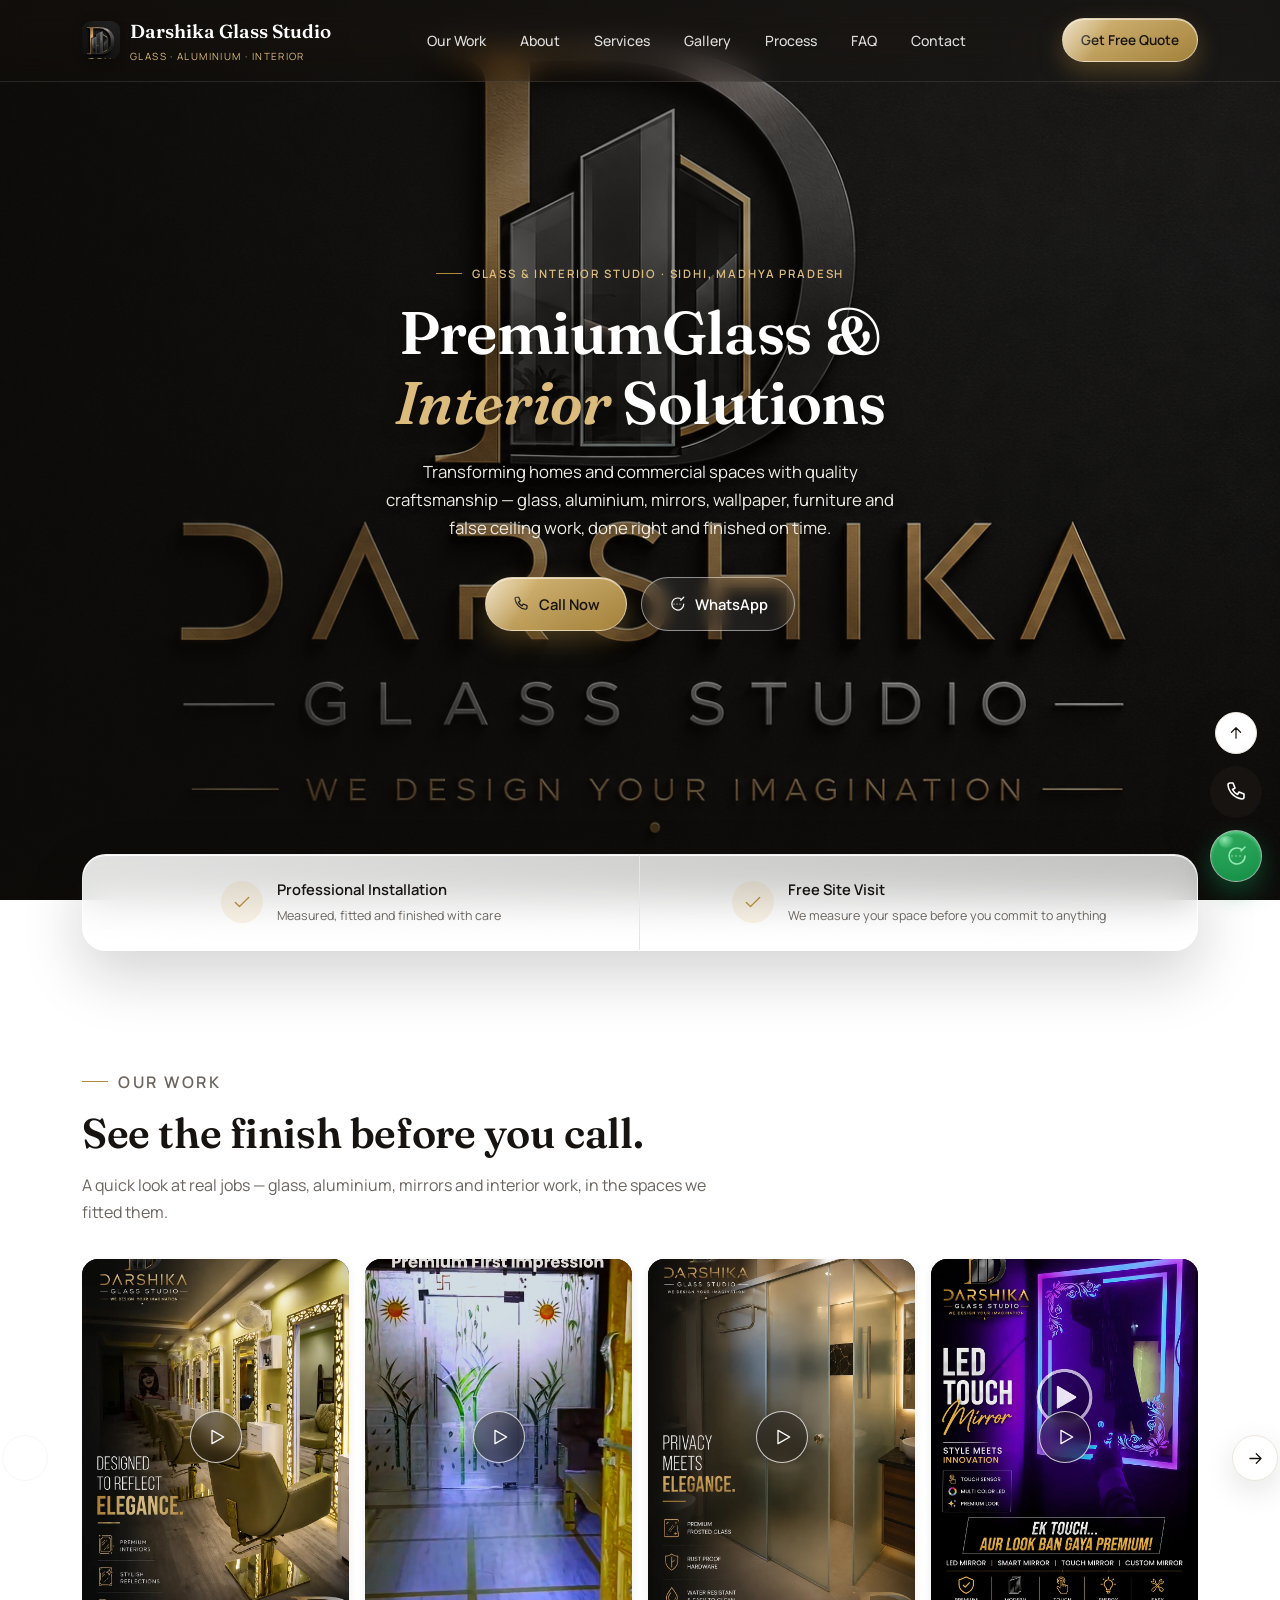
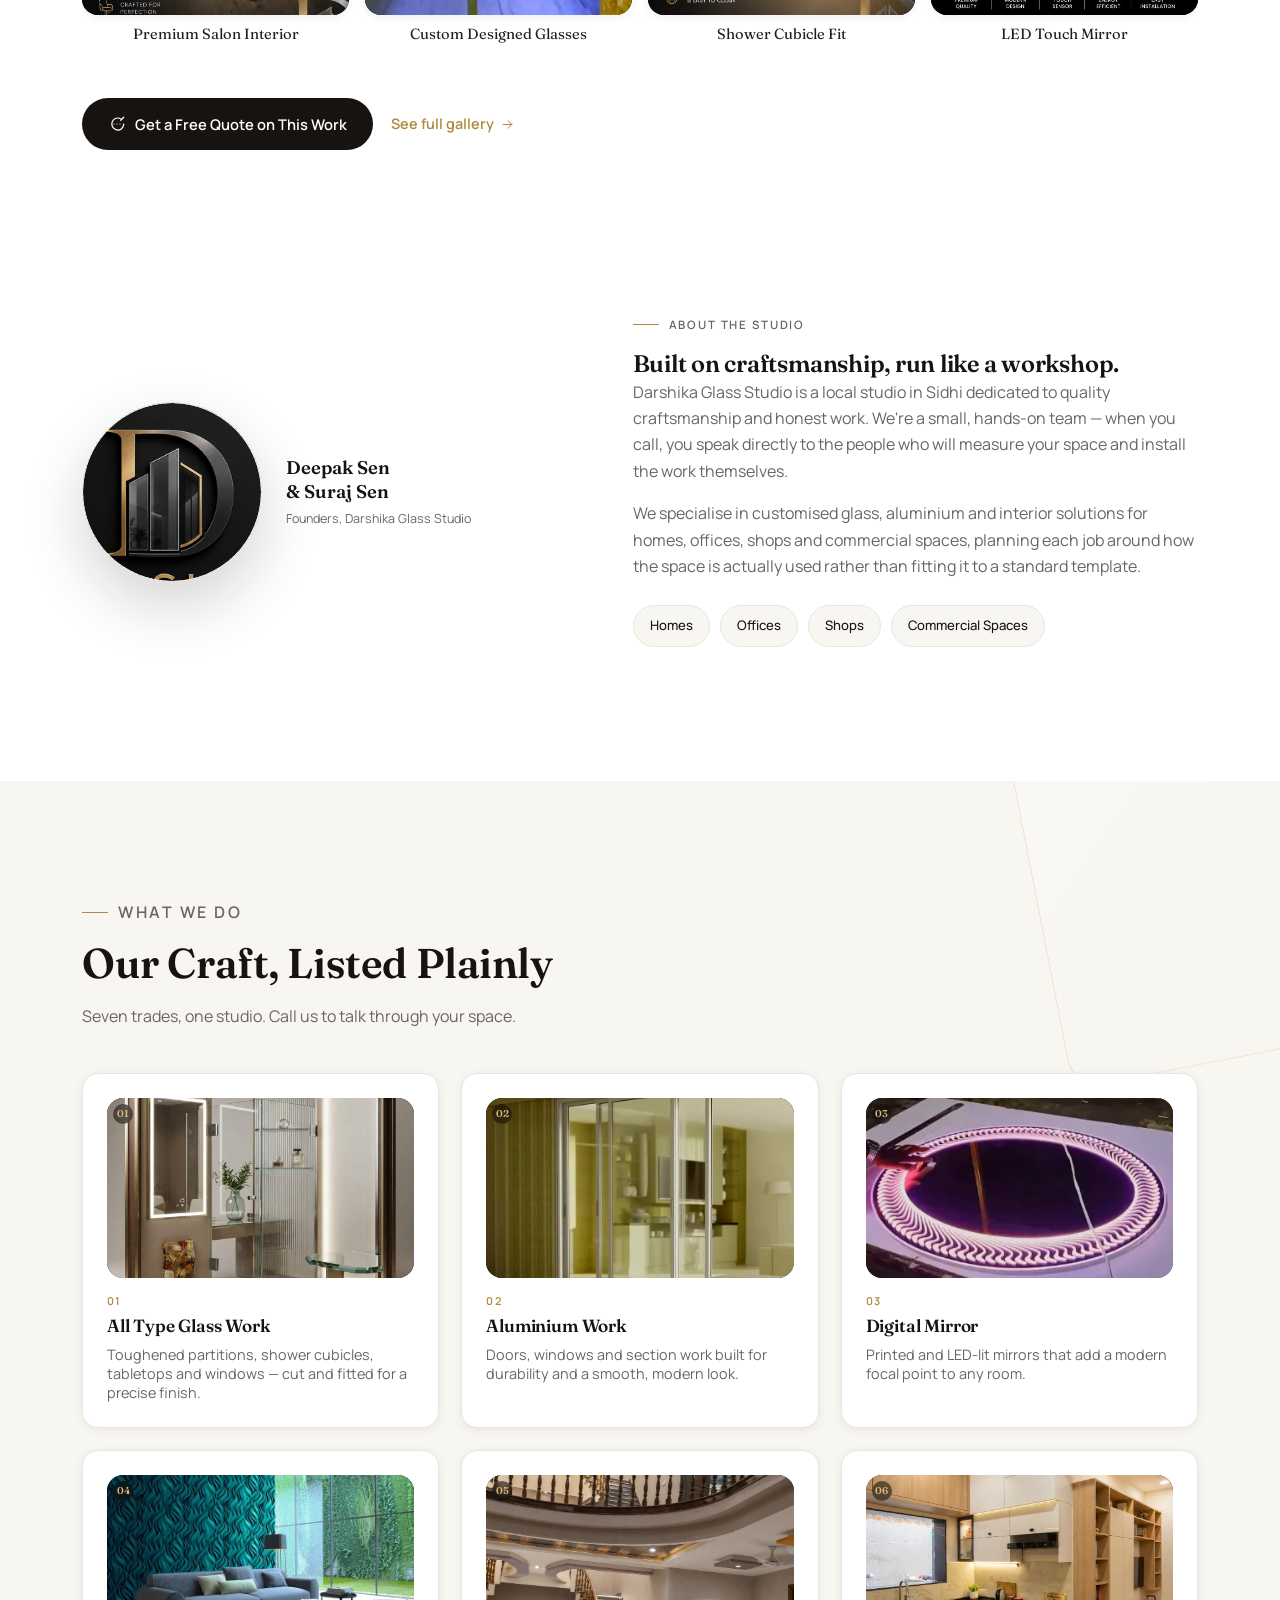
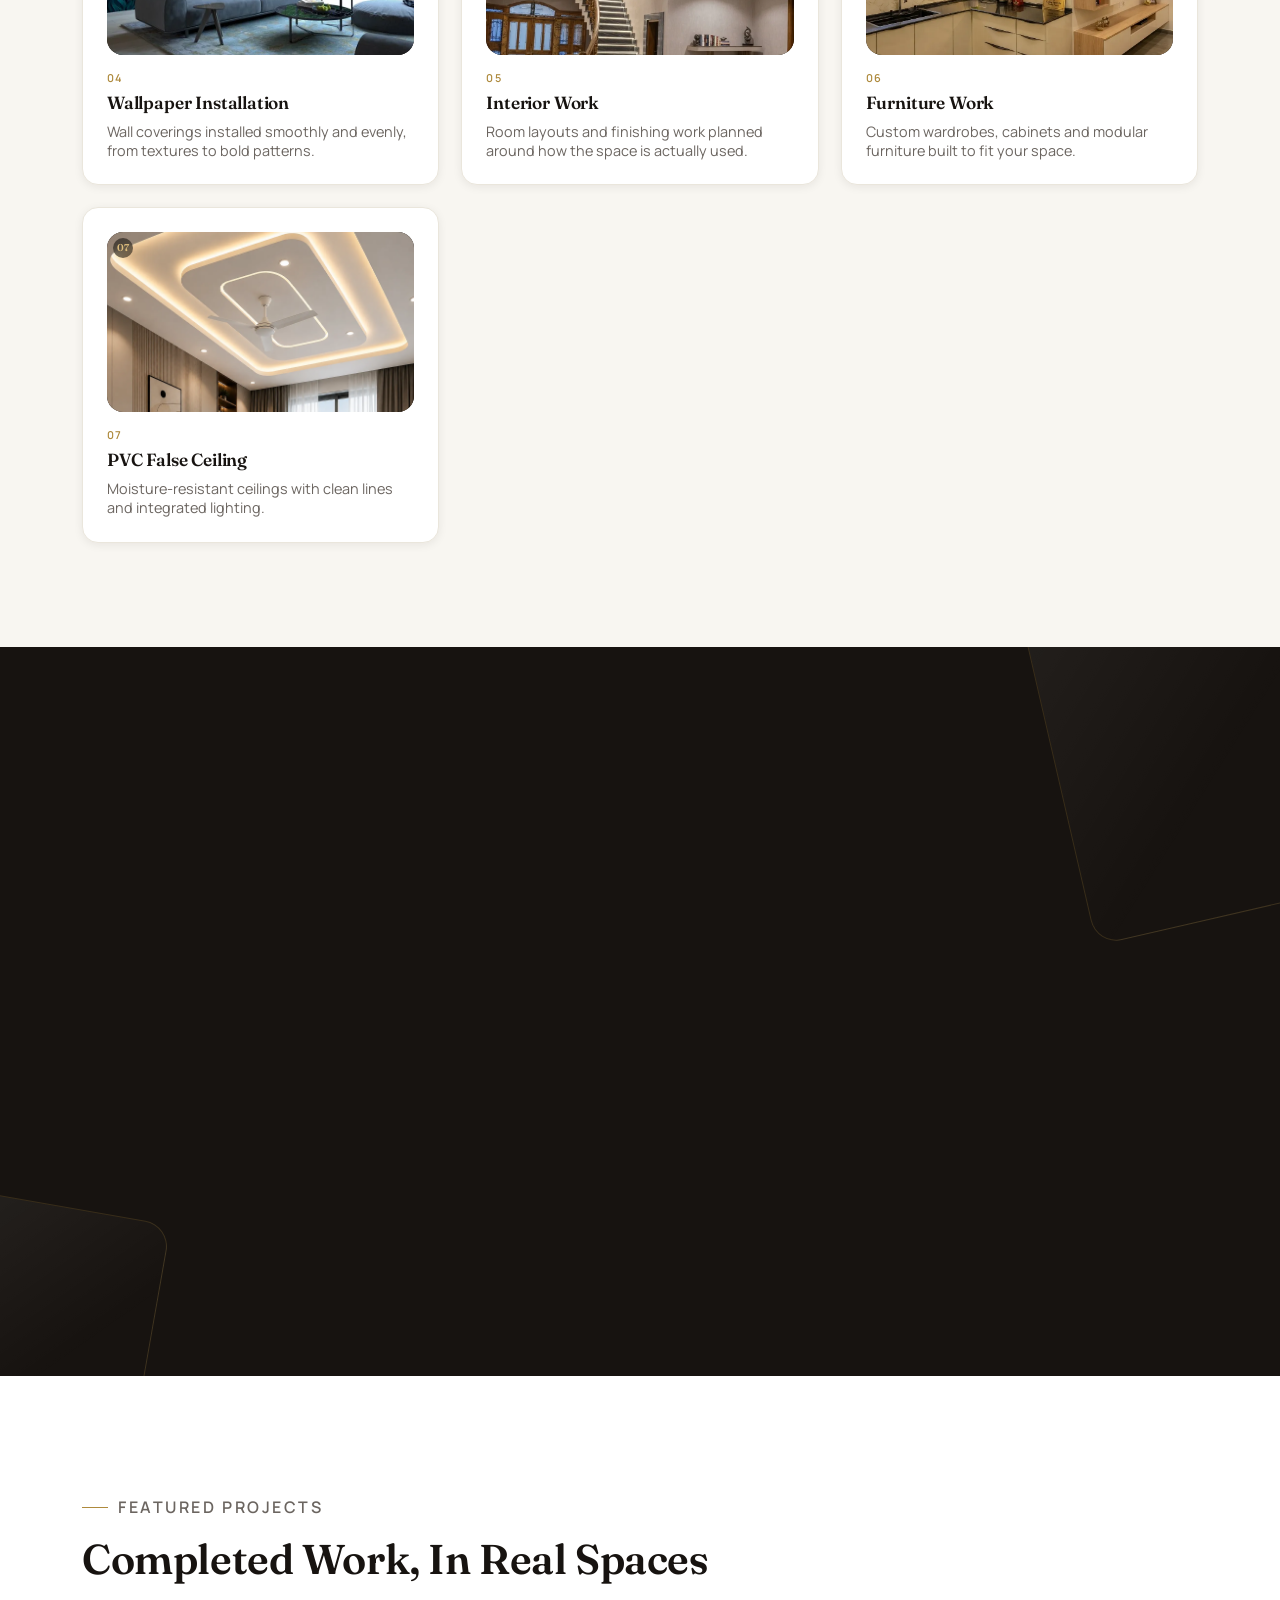
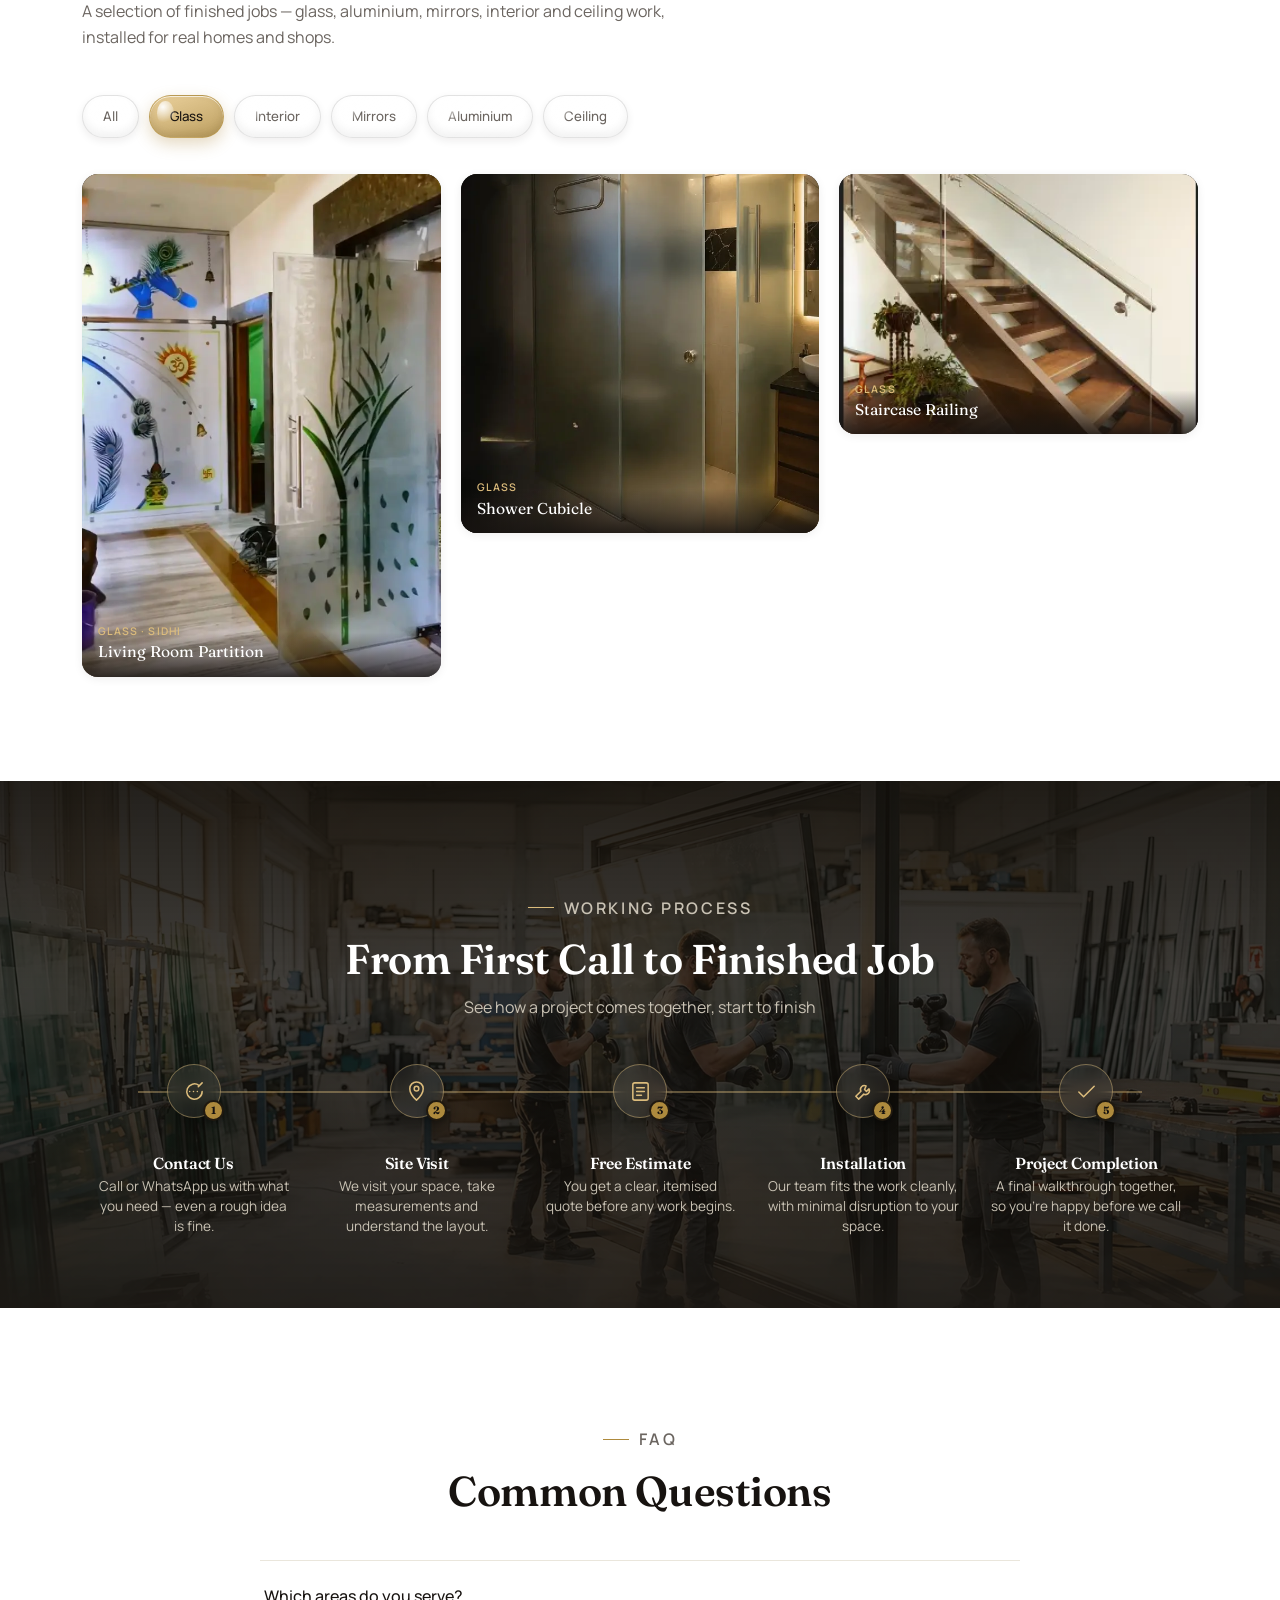
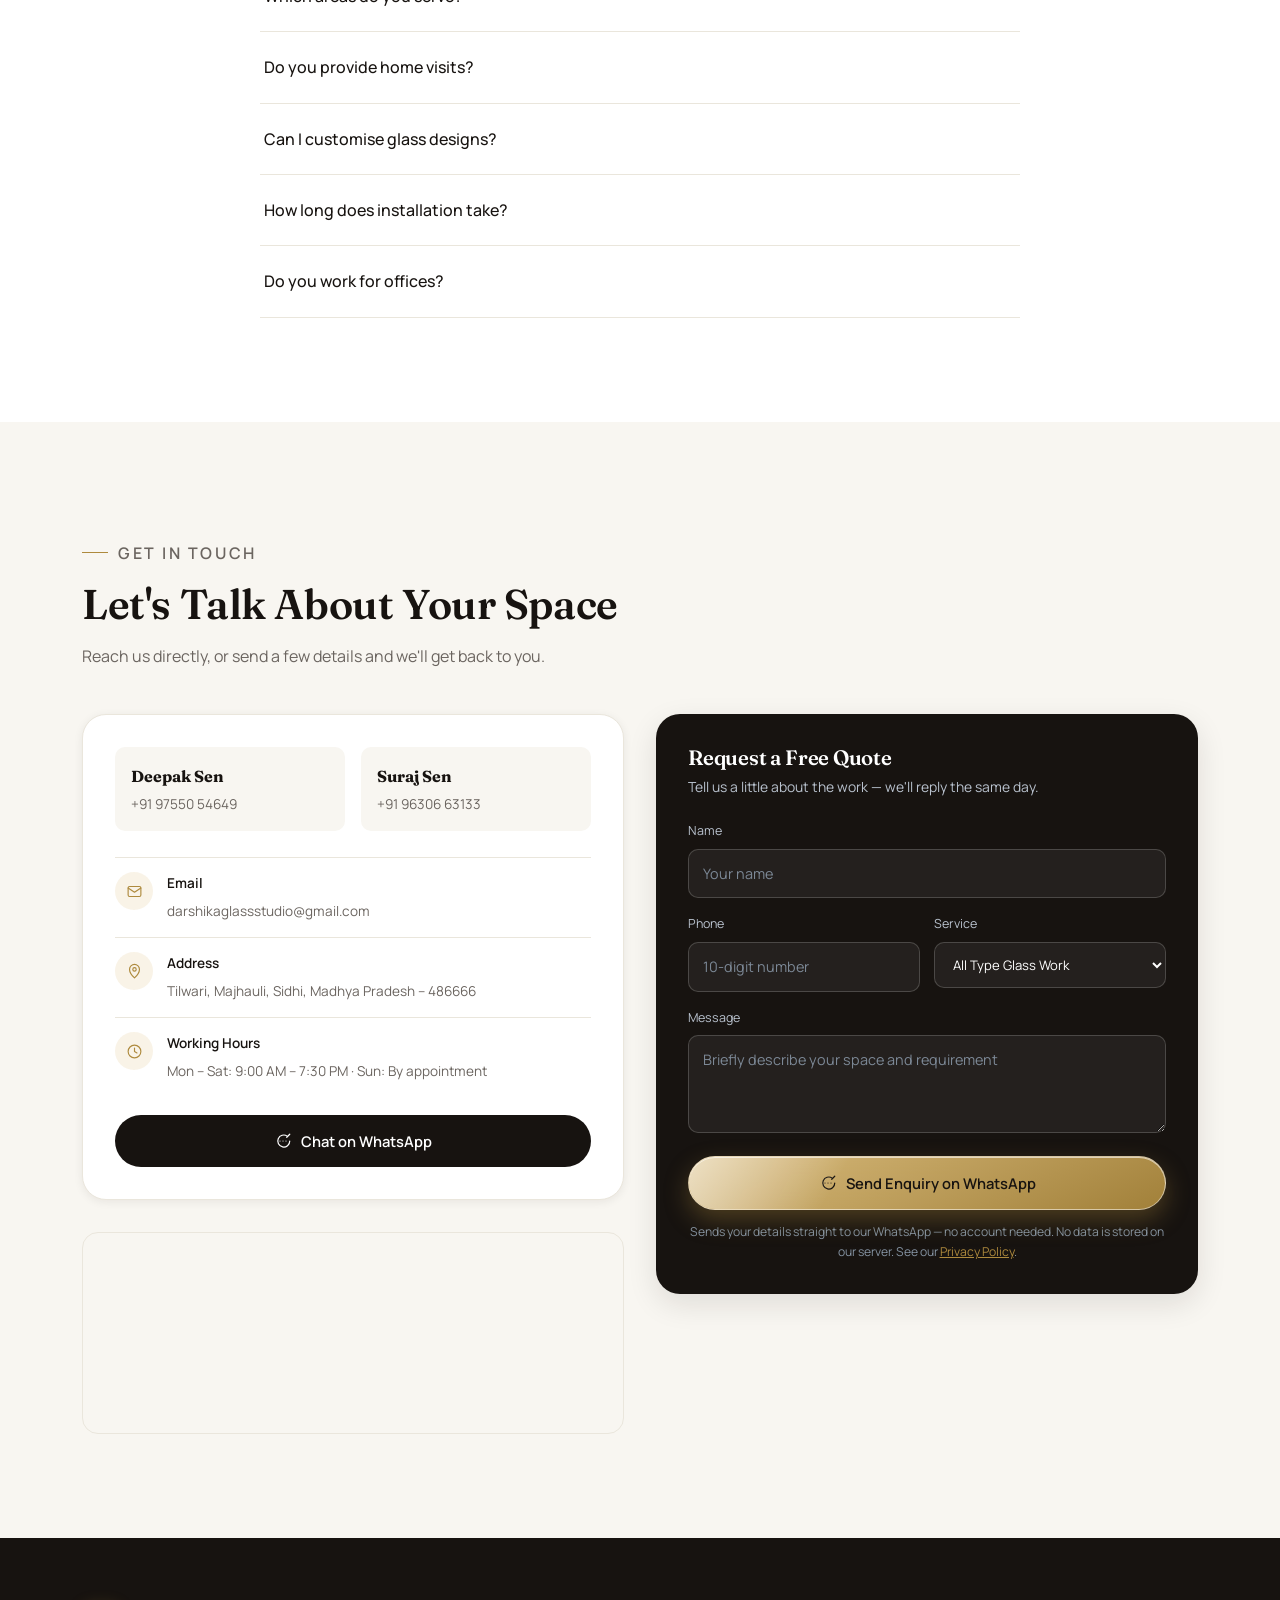
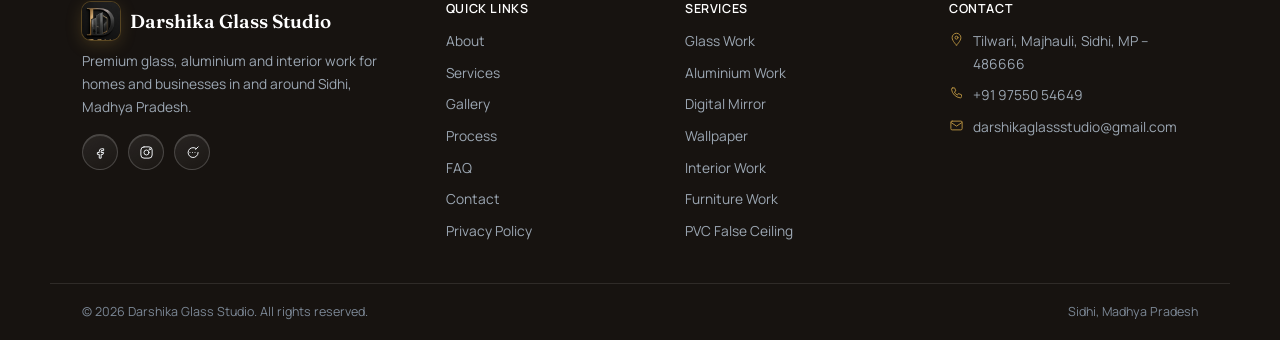
==== index.html @ b1e2aeca "Add files via upload" ====
<!DOCTYPE html>
<html lang="en">
<head>
<meta charset="UTF-8">
<meta name="viewport" content="width=device-width, initial-scale=1, viewport-fit=cover">
<title>Darshika Glass Studio | Glass, Aluminium & Interior Work in Sidhi, MP</title>
<meta name="description" content="Darshika Glass Studio — premium glass work, aluminium work, digital mirrors, wallpaper, interior, furniture and PVC false ceiling services in Sidhi, Madhya Pradesh. Free site visit and quote.">
<meta name="keywords" content="glass work Sidhi, aluminium work Sidhi, digital mirror, wallpaper installation, interior work Madhya Pradesh, PVC false ceiling, Darshika Glass Studio">
<meta name="robots" content="index, follow">
<link rel="canonical" href="https://www.darshikaglassstudio.in/">

<!-- Open Graph -->
<meta property="og:type" content="website">
<meta property="og:site_name" content="Darshika Glass Studio">
<meta property="og:title" content="Darshika Glass Studio | Premium Glass &amp; Interior Solutions">
<meta property="og:description" content="Quality glass, aluminium and interior craftsmanship for homes, offices and shops in and around Sidhi, Madhya Pradesh.">
<meta property="og:url" content="https://www.darshikaglassstudio.in/">
<meta property="og:locale" content="en_IN">
<meta name="twitter:card" content="summary_large_image">
<meta name="theme-color" content="#171310">

<!-- Favicon: inline SVG diamond mark, zero extra request -->
<link rel="icon" href="assets/brand/favicon.png">

<!-- Fonts: Playfair Display (display) + Poppins (body/UI), weights trimmed for payload -->
<link rel="preconnect" href="https://fonts.googleapis.com">
<link rel="preconnect" href="https://fonts.gstatic.com" crossorigin>
<link href="https://fonts.googleapis.com/css2?family=Fraunces:ital,opsz,wght@0,9..144,500;0,9..144,600;0,9..144,700;1,9..144,500&amp;family=Manrope:wght@400;500;600;700;800&amp;display=swap" rel="stylesheet">

<!-- Structured data for local SEO -->
<script type="application/ld+json">
{
  "@context": "https://schema.org",
  "@type": "HomeAndConstructionBusiness",
  "name": "Darshika Glass Studio",
  "image": "https://www.darshikaglassstudio.in/og-image.jpg",
  "description": "Glass work, aluminium work, digital mirrors, wallpaper installation, interior work, furniture work and PVC false ceiling services.",
  "address": {
    "@type": "PostalAddress",
    "streetAddress": "Tilwari, Majhauli",
    "addressLocality": "Sidhi",
    "addressRegion": "Madhya Pradesh",
    "postalCode": "486666",
    "addressCountry": "IN"
  },
  "geo": { "@type": "GeoCoordinates", "latitude": 24.1919538, "longitude": 81.6588555 },
  "telephone": "+91-97550-54649",
  "email": "darshikaglassstudio@gmail.com",
  "openingHours": "Mo-Sa 09:00-19:30",
  "priceRange": "$$",
  "areaServed": "Sidhi, Madhya Pradesh"
}
</script>

<link rel="stylesheet" href="style.css">
</head>
<body>

<!-- ============================= ICON SPRITE ============================= -->
<svg class="sr-only" aria-hidden="true">
<symbol id="i-glass" viewBox="0 0 24 24"><rect x="4" y="3" width="16" height="18" rx="1.5"/><path d="M4 8h16M9 3v18"/></symbol>
<symbol id="i-aluminium" viewBox="0 0 24 24"><rect x="3" y="3" width="18" height="18" rx="1"/><path d="M12 3v18M3 12h18"/></symbol>
<symbol id="i-mirror" viewBox="0 0 24 24"><rect x="5" y="2" width="14" height="20" rx="7"/><path d="M9 6c-1 2-1 10 0 12"/></symbol>
<symbol id="i-wallpaper" viewBox="0 0 24 24"><path d="M6 3v18M6 3c4 0 4 4 8 4M6 9c4 0 4 4 8 4M6 15c4 0 4 4 8 4M18 3v18"/></symbol>
<symbol id="i-interior" viewBox="0 0 24 24"><path d="M4 20v-7a2 2 0 0 1 2-2h12a2 2 0 0 1 2 2v7"/><path d="M2 13l10-8 10 8"/><path d="M9 20v-5h6v5"/></symbol>
<symbol id="i-furniture" viewBox="0 0 24 24"><path d="M5 12V7a2 2 0 0 1 2-2h10a2 2 0 0 1 2 2v5"/><path d="M4 12h16v5a1 1 0 0 1-1 1h-1v3M6 21v-3H5a1 1 0 0 1-1-1v-5"/></symbol>
<symbol id="i-ceiling" viewBox="0 0 24 24"><rect x="3" y="4" width="18" height="16" rx="1"/><path d="M3 10h18M3 15h18M9 4v16M15 4v16"/></symbol>
<symbol id="i-quote" viewBox="0 0 24 24"><rect x="4" y="3" width="16" height="18" rx="2"/><path d="M8 8h8M8 12h8M8 16h5"/></symbol>
<symbol id="i-tools" viewBox="0 0 24 24"><path d="M14.7 6.3a4 4 0 0 0-5.4 5.4L4 17l3 3 5.3-5.3a4 4 0 0 0 5.4-5.4l-2.6 2.6-2-2z"/></symbol>
<symbol id="i-check" viewBox="0 0 24 24"><path d="M4 12.5l5 5L20 6.5"/></symbol>
<symbol id="i-phone" viewBox="0 0 24 24"><path d="M6 3h3l2 5-2.5 1.5a11 11 0 0 0 5 5L15 12l5 2v3a2 2 0 0 1-2 2A16 16 0 0 1 4 5a2 2 0 0 1 2-2z"/></symbol>
<symbol id="i-chat" viewBox="0 0 24 24"><path d="M21 12a8 8 0 1 1-3.4-6.5"/><path d="M21 3l-4 4"/><path d="M8 12h.01M12 12h.01M16 12h.01"/></symbol>
<symbol id="i-mail" viewBox="0 0 24 24"><rect x="3" y="5" width="18" height="14" rx="2"/><path d="M3 7l9 6 9-6"/></symbol>
<symbol id="i-pin" viewBox="0 0 24 24"><path d="M12 21s7-6.5 7-12a7 7 0 1 0-14 0c0 5.5 7 12 7 12z"/><circle cx="12" cy="9" r="2.4"/></symbol>
<symbol id="i-clock" viewBox="0 0 24 24"><circle cx="12" cy="12" r="9"/><path d="M12 7v5l3.5 2"/></symbol>
<symbol id="i-arrow" viewBox="0 0 24 24"><path d="M5 12h14M13 6l6 6-6 6"/></symbol>
<symbol id="i-menu" viewBox="0 0 24 24"><path d="M4 7h16M4 12h16M4 17h16"/></symbol>
<symbol id="i-close" viewBox="0 0 24 24"><path d="M5 5l14 14M19 5L5 19"/></symbol>
<symbol id="i-play" viewBox="0 0 24 24"><path d="M6 4l14 8-14 8V4z"/></symbol>
<symbol id="i-pause" viewBox="0 0 24 24"><rect x="6" y="4" width="4" height="16" rx="1"/><rect x="14" y="4" width="4" height="16" rx="1"/></symbol>
<symbol id="i-zoom" viewBox="0 0 24 24"><circle cx="11" cy="11" r="7"/><path d="M21 21l-4.3-4.3M9 11h4M11 9v4"/></symbol>
<symbol id="i-up" viewBox="0 0 24 24"><path d="M12 19V5M6 11l6-6 6 6"/></symbol>
<symbol id="i-fb" viewBox="0 0 24 24"><path d="M14 9h3V6h-3a4 4 0 0 0-4 4v2H7v3h3v6h3v-6h3l1-3h-4v-2a1 1 0 0 1 1-1z"/></symbol>
<symbol id="i-insta" viewBox="0 0 24 24"><rect x="3" y="3" width="18" height="18" rx="5"/><circle cx="12" cy="12" r="4"/><circle cx="17.2" cy="6.8" r="1"/></symbol>
<symbol id="i-photo" viewBox="0 0 24 24"><rect x="3" y="5" width="18" height="14" rx="2"/><circle cx="8.5" cy="10.5" r="1.6"/><path d="M21 16l-5.5-5.5-4 4-2.5-2.5-5 5"/></symbol>
</svg>

<!-- ============================= NAVBAR ============================= -->
<header class="nav" id="nav">
  <div class="container nav-inner">
    <a href="#home" class="brand">
      <img class="brand-mark" src="assets/brand/logo-mark.png" alt="Darshika Glass Studio logo">
      <span>Darshika Glass Studio<small>Glass &middot; Aluminium &middot; Interior</small></span>
    </a>
    <nav class="nav-links" aria-label="Primary">
      <a href="#work">Our Work</a>
      <a href="#about">About</a>
      <a href="#services">Services</a>
      <a href="#gallery">Gallery</a>
      <a href="#process">Process</a>
      <a href="#faq">FAQ</a>
      <a href="#contact">Contact</a>
    </nav>
    <a href="#contact" class="btn btn-gold btn-sm nav-cta">Get Free Quote</a>
    <button class="nav-burger" id="burgerBtn" aria-label="Open menu" aria-expanded="false">
      <svg class="icon icon-menu" aria-hidden="true"><use href="#i-menu"/></svg>
      <svg class="icon icon-close" aria-hidden="true"><use href="#i-close"/></svg>
    </button>
  </div>
</header>

<div class="mobile-menu" id="mobileMenu">
  <a href="#work">Our Work</a>
  <a href="#about">About</a>
  <a href="#services">Services</a>
  <a href="#gallery">Gallery</a>
  <a href="#process">Process</a>
  <a href="#faq">FAQ</a>
  <a href="#contact">Contact</a>
  <div class="mm-actions">
    <a href="tel:+919755054649" class="btn btn-outline">Call Now</a>
    <a href="#contact" class="btn btn-gold">Get Free Quote</a>
  </div>
</div>

<!-- ============================= HERO ============================= -->
<section class="hero" id="home">
  <!--
    Hero media: image always loads first (fast, works on any connection).
    To switch the real video on later, just fill in the <source src="..."> below —
    the script auto-detects slow/data-saver connections and keeps the image only in that case.
  -->
  <div class="hero-bg" aria-hidden="true">
    <img class="hero-media" id="heroPoster" src="assets/hero/hero-poster.jpg" alt="" fetchpriority="high">
    <video class="hero-media hero-video" id="heroVideo" muted loop playsinline preload="none" poster="assets/hero/hero-poster.jpg">
      <source src="assets/hero/hero-bg.mp4" type="video/mp4">
    </video>
  </div>
  <div class="hero-scrim" aria-hidden="true"></div>
  <div class="container hero-inner reveal" id="heroReveal">
    <p class="eyebrow">Glass &amp; Interior Studio &middot; Sidhi, Madhya Pradesh</p>
    <h1>Premium<br class="hero-brk">Glass &amp;<br class="hero-brk"> <em>Interior</em><br class="hero-brk"> Solutions</h1>
    <p class="lead">Transforming homes and commercial spaces with quality craftsmanship — glass, aluminium, mirrors, wallpaper, furniture and false ceiling work, done right and finished on time.</p>
    <div class="hero-actions">
      <a href="tel:+919755054649" class="btn btn-gold"><svg class="icon" aria-hidden="true"><use href="#i-phone"/></svg>Call Now</a>
      <a href="https://wa.me/919755054649?text=Hi%20Darshika%20Glass%20Studio%2C%20I%27d%20like%20to%20know%20more%20about%20your%20services." target="_blank" rel="noopener" class="btn btn-outline"><svg class="icon" aria-hidden="true"><use href="#i-chat"/></svg>WhatsApp</a>
    </div>
  </div>
</section>

<div class="container trust-bar reveal">
  <div class="trust-card">
    <div class="trust-item">
      <div class="icon-wrap"><svg class="icon" aria-hidden="true"><use href="#i-check"/></svg></div>
      <div><strong>Professional Installation</strong><span>Measured, fitted and finished with care</span></div>
    </div>
    <div class="trust-item">
      <div class="icon-wrap"><svg class="icon" aria-hidden="true"><use href="#i-check"/></svg></div>
      <div><strong>Free Site Visit</strong><span>We measure your space before you commit to anything</span></div>
    </div>
  </div>
</div>

<!-- ============================= OUR WORK (fast visual proof) ============================= -->
<section class="section work" id="work">
  <div class="container">
    <div class="section-head reveal">
      <p class="eyebrow">Our Work</p>
      <h2>See the finish before you call.</h2>
      <p>A quick look at real jobs — glass, aluminium, mirrors and interior work, in the spaces we fitted them.</p>
    </div>
  </div>
  <div class="work-track-wrap reveal">
    <button type="button" class="work-arrow work-arrow-prev" id="workPrev" aria-label="Previous videos"><svg class="icon" aria-hidden="true"><use href="#i-arrow" style="transform:rotate(180deg)"/></svg></button>
    <div class="work-track" id="workTrack" aria-label="Recent project photos and clips">
      <!-- Populated by JS from the WORK array below -->
    </div>
    <button type="button" class="work-arrow work-arrow-next" id="workNext" aria-label="Next videos"><svg class="icon" aria-hidden="true"><use href="#i-arrow"/></svg></button>
  </div>
  <div class="work-dots" id="workDots" aria-hidden="true"></div>
  <div class="container work-cta reveal">
    <a href="https://wa.me/919755054649?text=Hi%20Darshika%20Glass%20Studio%2C%20I%20saw%20your%20work%20and%20I%27d%20like%20a%20free%20quote." target="_blank" rel="noopener" class="btn btn-navy"><svg class="icon" aria-hidden="true"><use href="#i-chat"/></svg>Get a Free Quote on This Work</a>
    <a href="#gallery" class="text-link">See full gallery <svg class="icon" aria-hidden="true"><use href="#i-arrow"/></svg></a>
  </div>
</section>

<!-- ============================= ABOUT ============================= -->
<section class="section" id="about">
  <div class="container about-grid">

    <div class="about-founders reveal">
      <div class="founder-photo">
        <img src="assets/brand/founders.jpg" alt="Deepak Sen and Suraj Sen, founders of Darshika Glass Studio" loading="lazy">
      </div>
      <div class="names"><strong>Deepak Sen<br>&amp; Suraj Sen</strong><span>Founders, Darshika Glass Studio</span></div>
    </div>

    <div class="about-text reveal">
      <p class="eyebrow">About the Studio</p>
      <h2>Built on craftsmanship, run like a workshop.</h2>
      <p>Darshika Glass Studio is a local studio in Sidhi dedicated to quality craftsmanship and honest work. We're a small, hands-on team — when you call, you speak directly to the people who will measure your space and install the work themselves.</p>
      <p>We specialise in customised glass, aluminium and interior solutions for homes, offices, shops and commercial spaces, planning each job around how the space is actually used rather than fitting it to a standard template.</p>
      <ul class="about-tags">
        <li>Homes</li><li>Offices</li><li>Shops</li><li>Commercial Spaces</li>
      </ul>
    </div>
  </div>
</section>

<!-- ============================= SERVICES ============================= -->
<section class="section section-soft services-section" id="services">
  <div class="container">
    <div class="section-head reveal">
      <p class="eyebrow">What We Do</p>
      <h2>Our Craft, Listed Plainly</h2>
      <p>Seven trades, one studio. Call us to talk through your space.</p>
    </div>

    <div class="services-list reveal" id="servicesList">
      <!-- rows injected structurally below -->
    </div>
  </div>
</section>

<!-- ============================= WHY CHOOSE US ============================= -->
<section class="section section-navy" id="why">
  <div class="container why-grid">
    <div class="why-lede reveal">
      <p class="eyebrow">Why Choose Us</p>
      <h2>Small studio.<br>Straightforward standards.</h2>
      <p>We don't promise the world — we promise the details that actually matter once the work is on your wall.</p>
      <div class="hero-actions" style="margin-top:30px">
        <a href="tel:+919755054649" class="btn btn-gold"><svg class="icon" aria-hidden="true"><use href="#i-phone"/></svg>Call Now</a>
      </div>
    </div>
    <ul class="why-list reveal">
      <li><div class="why-check"><svg class="icon" aria-hidden="true"><use href="#i-check"/></svg></div><div><strong>Quality Materials</strong><span>Trusted brands and proper-grade materials — never the cheapest option.</span></div></li>
      <li><div class="why-check"><svg class="icon" aria-hidden="true"><use href="#i-check"/></svg></div><div><strong>Skilled Installation</strong><span>Fitted by specialists who work glass and aluminium every day.</span></div></li>
      <li><div class="why-check"><svg class="icon" aria-hidden="true"><use href="#i-check"/></svg></div><div><strong>Custom Designs</strong><span>Every space measured and planned on site — nothing off-the-shelf.</span></div></li>
      <li><div class="why-check"><svg class="icon" aria-hidden="true"><use href="#i-check"/></svg></div><div><strong>Affordable Pricing</strong><span>Fair, transparent pricing with no hidden costs.</span></div></li>
      <li><div class="why-check"><svg class="icon" aria-hidden="true"><use href="#i-check"/></svg></div><div><strong>Timely Delivery</strong><span>Timeline agreed upfront, with updates if anything changes.</span></div></li>
      <li><div class="why-check"><svg class="icon" aria-hidden="true"><use href="#i-check"/></svg></div><div><strong>Customer Satisfaction</strong><span>A small studio — our name depends on you being happy.</span></div></li>
    </ul>
  </div>
</section>

<!-- ============================= FEATURED PROJECTS ============================= -->
<section class="section" id="gallery">
  <div class="container">
    <div class="section-head reveal">
      <p class="eyebrow">Featured Projects</p>
      <h2>Completed Work, In Real Spaces</h2>
      <p>A selection of finished jobs — glass, aluminium, mirrors, interior and ceiling work, installed for real homes and shops.</p>
    </div>

    <div class="filter-row reveal" id="filterRow">
      <button class="filter-btn" data-filter="all">All</button>
      <button class="filter-btn active" data-filter="glass">Glass</button>
      <button class="filter-btn" data-filter="interior">Interior</button>
      <button class="filter-btn" data-filter="mirrors">Mirrors</button>
      <button class="filter-btn" data-filter="aluminium">Aluminium</button>
      <button class="filter-btn" data-filter="ceiling">Ceiling</button>
    </div>

    <div class="gallery-grid reveal" id="galleryGrid"></div>
  </div>
</section>

<!-- ============================= PROCESS ============================= -->
<section class="section process-section" id="process">
  <div class="process-section__bg" data-bg="assets/process/process-visual.webp" aria-hidden="true"></div>
  <div class="container">
    <div class="section-head center reveal" style="margin-inline:auto">
      <p class="eyebrow" style="justify-content:center">Working Process</p>
      <h2>From First Call to Finished&nbsp;Job</h2>
      <p>See how a project comes together, start to finish</p>
    </div>

    <ol class="process-list reveal">
      <li class="process-item">
        <div class="process-visual"><div class="process-icon"><svg class="icon" aria-hidden="true"><use href="#i-chat"/></svg></div><span class="process-num">1</span></div>
        <div class="process-body"><h3>Contact Us</h3><p>Call or WhatsApp us with what you need — even a rough idea is fine.</p></div>
      </li>
      <li class="process-item">
        <div class="process-visual"><div class="process-icon"><svg class="icon" aria-hidden="true"><use href="#i-pin"/></svg></div><span class="process-num">2</span></div>
        <div class="process-body"><h3>Site Visit</h3><p>We visit your space, take measurements and understand the layout.</p></div>
      </li>
      <li class="process-item">
        <div class="process-visual"><div class="process-icon"><svg class="icon" aria-hidden="true"><use href="#i-quote"/></svg></div><span class="process-num">3</span></div>
        <div class="process-body"><h3>Free Estimate</h3><p>You get a clear, itemised quote before any work begins.</p></div>
      </li>
      <li class="process-item">
        <div class="process-visual"><div class="process-icon"><svg class="icon" aria-hidden="true"><use href="#i-tools"/></svg></div><span class="process-num">4</span></div>
        <div class="process-body"><h3>Installation</h3><p>Our team fits the work cleanly, with minimal disruption to your space.</p></div>
      </li>
      <li class="process-item">
        <div class="process-visual"><div class="process-icon"><svg class="icon" aria-hidden="true"><use href="#i-check"/></svg></div><span class="process-num">5</span></div>
        <div class="process-body"><h3>Project Completion</h3><p>A final walkthrough together, so you're happy before we call it done.</p></div>
      </li>
    </ol>
  </div>
</section>

<!-- ============================= FAQ ============================= -->
<section class="section" id="faq">
  <div class="container">
    <div class="section-head center reveal" style="margin-inline:auto">
      <p class="eyebrow" style="justify-content:center">FAQ</p>
      <h2>Common Questions</h2>
    </div>
    <div class="faq-wrap reveal" id="faqWrap"></div>
  </div>
</section>

<!-- ============================= CONTACT ============================= -->
<section class="section section-soft" id="contact">
  <div class="container">
    <div class="section-head reveal">
      <p class="eyebrow">Get In Touch</p>
      <h2>Let's Talk About Your Space</h2>
      <p>Reach us directly, or send a few details and we'll get back to you.</p>
    </div>

    <div class="contact-grid">
      <div class="reveal contact-info">
        <div class="contact-card">
          <div class="contact-people">
            <div class="person"><strong>Deepak Sen</strong><a href="tel:+919755054649">+91 97550 54649</a></div>
            <div class="person"><strong>Suraj Sen</strong><a href="tel:+919630663133">+91 96306 63133</a></div>
          </div>
          <div class="contact-line">
            <div class="icon-wrap"><svg class="icon" aria-hidden="true"><use href="#i-mail"/></svg></div>
            <div><strong>Email</strong><a href="mailto:darshikaglassstudio@gmail.com">darshikaglassstudio@gmail.com</a></div>
          </div>
          <div class="contact-line">
            <div class="icon-wrap"><svg class="icon" aria-hidden="true"><use href="#i-pin"/></svg></div>
            <div><strong>Address</strong><span>Tilwari, Majhauli, Sidhi, Madhya Pradesh – 486666</span></div>
          </div>
          <div class="contact-line">
            <div class="icon-wrap"><svg class="icon" aria-hidden="true"><use href="#i-clock"/></svg></div>
            <div><strong>Working Hours</strong><span>Mon – Sat: 9:00 AM – 7:30 PM · Sun: By appointment</span></div>
          </div>
          <a href="https://wa.me/919755054649" target="_blank" rel="noopener" class="btn btn-navy btn-block" style="margin-top:18px"><svg class="icon" aria-hidden="true"><use href="#i-chat"/></svg>Chat on WhatsApp</a>
        </div>
      </div>

      <div class="reveal contact-form-wrap">
        <form class="quote-form" id="quoteForm">
          <h3>Request a Free Quote</h3>
          <p>Tell us a little about the work — we'll reply the same day.</p>

          <div id="formFields">
            <div class="field"><label for="qName">Name</label><input id="qName" type="text" placeholder="Your name" required></div>
            <div class="field-row">
              <div class="field"><label for="qPhone">Phone</label><input id="qPhone" type="tel" placeholder="10-digit number" required></div>
              <div class="field"><label for="qService">Service</label>
                <select id="qService">
                  <option>All Type Glass Work</option>
                  <option>Aluminium Work</option>
                  <option>Digital Mirror</option>
                  <option>Wallpaper Installation</option>
                  <option>Interior Work</option>
                  <option>Furniture Work</option>
                  <option>PVC False Ceiling</option>
                  <option>Not sure yet</option>
                </select>
              </div>
            </div>
            <div class="field"><label for="qMsg">Message</label><textarea id="qMsg" rows="3" placeholder="Briefly describe your space and requirement"></textarea></div>
            <button type="submit" class="btn btn-gold btn-block"><svg class="icon" aria-hidden="true"><use href="#i-chat"/></svg>Send Enquiry on WhatsApp</button>
            <p class="form-note">Sends your details straight to our WhatsApp — no account needed. No data is stored on our server. See our <a href="privacy.html" style="color:var(--gold);text-decoration:underline">Privacy Policy</a>.</p>
          </div>

          <div class="form-success" id="formSuccess">
            <svg class="icon" aria-hidden="true"><use href="#i-check"/></svg>
            <h3 style="margin-top:6px">Opening WhatsApp…</h3>
            <p style="margin-top:6px">If it didn't open automatically, call us directly at <a href="tel:+919755054649" style="color:#DCBC7C">+91 97550 54649</a>.</p>
          </div>
        </form>
      </div>

      <div class="map-wrap-outer reveal">
        <div class="map-wrap">
          <iframe src="https://www.google.com/maps?q=24.1919538,81.6588555&z=17&hl=en&output=embed" loading="lazy" referrerpolicy="no-referrer-when-downgrade" title="Darshika Glass Studio location map"></iframe>
        </div>
      </div>
    </div>
  </div>
</section>

<!-- ============================= FOOTER ============================= -->
<footer class="footer">
  <div class="container footer-grid">
    <div class="footer-brand">
      <a href="#home" class="brand">
        <img class="brand-mark" src="assets/brand/logo-mark.png" alt="Darshika Glass Studio logo">
        <span>Darshika Glass Studio</span>
      </a>
      <p>Premium glass, aluminium and interior work for homes and businesses in and around Sidhi, Madhya Pradesh.</p>
      <div class="social-row">
        <a href="https://www.facebook.com/darshikaglassstudio/" target="_blank" rel="noopener" aria-label="Facebook"><svg class="icon" aria-hidden="true"><use href="#i-fb"/></svg></a>
        <a href="https://www.instagram.com/darshikaglassstudio/?hl=en" target="_blank" rel="noopener" aria-label="Instagram"><svg class="icon" aria-hidden="true"><use href="#i-insta"/></svg></a>
        <a href="https://wa.me/919755054649" target="_blank" rel="noopener" aria-label="WhatsApp"><svg class="icon" aria-hidden="true"><use href="#i-chat"/></svg></a>
      </div>
    </div>
    <div class="footer-col--links">
      <h4>Quick Links</h4>
      <div class="footer-links">
        <a href="#about">About</a><a href="#services">Services</a><a href="#gallery">Gallery</a><a href="#process">Process</a><a href="#faq">FAQ</a><a href="#contact">Contact</a><a href="privacy.html">Privacy Policy</a>
      </div>
    </div>
    <div class="footer-col--services">
      <h4>Services</h4>
      <div class="footer-links">
        <a href="#services">Glass Work</a><a href="#services">Aluminium Work</a><a href="#services">Digital Mirror</a><a href="#services">Wallpaper</a><a href="#services">Interior Work</a><a href="#services">Furniture Work</a><a href="#services">PVC False Ceiling</a>
      </div>
    </div>
    <div class="footer-col--contact">
      <h4>Contact</h4>
      <ul class="footer-contact">
        <li><svg class="icon" aria-hidden="true"><use href="#i-pin"/></svg><span>Tilwari, Majhauli, Sidhi, MP – 486666</span></li>
        <li><svg class="icon" aria-hidden="true"><use href="#i-phone"/></svg><span>+91 97550 54649</span></li>
        <li><svg class="icon" aria-hidden="true"><use href="#i-mail"/></svg><span>darshikaglassstudio@gmail.com</span></li>
      </ul>
    </div>
  </div>
  <div class="container footer-bottom">
    <span>&copy; <span id="yearNow">2026</span> Darshika Glass Studio. All rights reserved.</span>
    <span>Sidhi, Madhya Pradesh</span>
  </div>
</footer>

<!-- ============================= FLOATING UI ============================= -->
<div class="float-stack">
  <button class="float-btn top-btn" id="topBtn" aria-label="Back to top"><svg class="icon" aria-hidden="true"><use href="#i-up"/></svg></button>
  <a href="tel:+919755054649" class="float-btn call-btn" aria-label="Call now"><svg class="icon" aria-hidden="true"><use href="#i-phone"/></svg></a>
  <a href="https://wa.me/919755054649" target="_blank" rel="noopener" class="float-btn wa-btn" aria-label="Chat on WhatsApp"><span class="pulse" aria-hidden="true"></span><svg class="icon" aria-hidden="true"><use href="#i-chat"/></svg></a>
</div>

<!-- ============================= SERVICE MODAL ============================= -->
<div class="modal" id="serviceModal">
  <div class="modal-card">
    <button class="modal-close" id="modalClose" aria-label="Close"><svg class="icon" aria-hidden="true"><use href="#i-close"/></svg></button>
    <div class="modal-icon"><svg class="icon" id="modalIcon" aria-hidden="true"><use href="#i-glass"/></svg></div>
    <h3 id="modalTitle">Service</h3>
    <p id="modalDesc">Description</p>
    <div class="modal-actions">
      <a href="#" id="modalWa" target="_blank" rel="noopener" class="btn btn-gold"><svg class="icon" aria-hidden="true"><use href="#i-chat"/></svg>Ask About This</a>
      <a href="tel:+919755054649" class="btn btn-ghost">Call Instead</a>
    </div>
  </div>
</div>

<!-- ============================= LIGHTBOX ============================= -->
<div class="lightbox" id="lightbox">
  <div class="lightbox-body">
    <button class="lightbox-close" id="lbClose" aria-label="Close"><svg class="icon" aria-hidden="true"><use href="#i-close"/></svg></button>
    <button class="lightbox-prev" id="lbPrev" aria-label="Previous"><svg class="icon" aria-hidden="true"><use href="#i-arrow" style="transform:rotate(180deg)"/></svg></button>
    <div class="lightbox-media" id="lbTile">
      <img id="lbImage" src="" alt="" onerror="this.closest('.lightbox-media').classList.add('img-missing')">
      <div class="cap"><span class="cap-tag" id="lbTag">Glass</span><span class="cap-title" id="lbTitle">Project</span></div>
    </div>
    <button class="lightbox-next" id="lbNext" aria-label="Next"><svg class="icon" aria-hidden="true"><use href="#i-arrow"/></svg></button>
  </div>
</div>

<script src="script.js"></script>
</body>
</html>
---- style.css ----
/* ============================= TOKENS ============================= */
:root{
  --navy:#171310;
  --navy-soft:#221C15;
  --gold:#AE8A3D;
  --gold-light:#DCBC7C;
  --bg:#FFFFFF;
  --bg-soft:#F8F6F1;
  --text:#221F1B;
  --text-muted:#6B6560;
  --line:#EAE6DC;
  --line-strong:#DBD5C6;
  --shadow-sm: 0 2px 10px rgba(23,19,16,0.07);
  --shadow-md: 0 10px 30px rgba(23,19,16,0.11);
  --shadow-lg: 0 24px 60px rgba(23,19,16,0.18);
  --radius-sm: 10px;
  --radius-md: 16px;
  --radius-lg: 24px;
  --ease: cubic-bezier(.4,0,.2,1);
  --container: 1180px;
}

/* ============================= RESET ============================= */
*,*::before,*::after{box-sizing:border-box;margin:0;padding:0}
html{scroll-behavior:smooth}
body{
  font-family:'Manrope',sans-serif;
  color:var(--text);
  background:var(--bg);
  line-height:1.65;
  -webkit-font-smoothing:antialiased;
  text-rendering:optimizeLegibility;
  overflow-x:hidden;
}
img,svg{display:block;max-width:100%}
a{color:inherit;text-decoration:none}
button{font:inherit;cursor:pointer;background:none;border:none;color:inherit}
ul{list-style:none}
input,textarea,select{font:inherit;color:inherit}
h1,h2,h3,h4{font-family:'Fraunces',serif;font-weight:600;color:var(--navy);line-height:1.18;font-variation-settings:'opsz' 40;letter-spacing:-0.01em}
:focus-visible{outline:2px solid var(--gold);outline-offset:3px}
::selection{background:var(--gold-light);color:var(--navy)}

@media (prefers-reduced-motion: reduce){
  html{scroll-behavior:auto}
  *,*::before,*::after{animation-duration:0.01ms !important;animation-iteration-count:1 !important;transition-duration:0.01ms !important;scroll-behavior:auto !important}
}

/* ============================= UTILITIES ============================= */
.container{max-width:var(--container);margin-inline:auto;padding-inline:20px}
@media(min-width:768px){.container{padding-inline:32px}}

.section{padding-block:64px}
@media(min-width:1024px){.section{padding-block:104px}}

.section-soft{background:var(--bg-soft)}
.services-section{position:relative;overflow:hidden}
.services-section::before{
  content:"";position:absolute;top:-140px;right:-90px;width:340px;height:420px;z-index:0;pointer-events:none;
  border:1px solid rgba(174,138,61,0.16);border-radius:30px;
  background:linear-gradient(135deg,rgba(255,255,255,0.5),rgba(255,255,255,0) 55%);
  transform:rotate(-11deg);
}
.services-section>.container{position:relative;z-index:1}
.section-navy{background:var(--navy);color:#EDEFF2;position:relative;overflow:hidden}
.section-navy::before,.section-navy::after{
  content:"";position:absolute;pointer-events:none;z-index:0;
  border:1px solid rgba(174,138,61,0.22);border-radius:26px;
  background:linear-gradient(135deg,rgba(255,255,255,0.06),rgba(255,255,255,0) 60%);
}
.section-navy::before{width:300px;height:380px;top:-110px;right:-70px;transform:rotate(-13deg)}
.section-navy::after{width:200px;height:260px;bottom:-90px;left:-50px;transform:rotate(10deg)}
.section-navy>.container{position:relative;z-index:1}
.section-navy h2,.section-navy h3{color:#fff}

.eyebrow{
  display:inline-flex;align-items:center;gap:10px;
  font-size:.72rem;letter-spacing:.16em;text-transform:uppercase;
  color:var(--gold);font-weight:600;margin-bottom:14px;
}
.eyebrow::before{content:"";width:26px;height:1px;background:var(--gold)}

.section-head{max-width:640px;margin-bottom:44px;text-align:left}
.section-head h2{font-size:clamp(1.8rem,4vw,2.6rem);letter-spacing:-0.01em}
.section-head p{margin-top:14px;color:var(--text-muted);font-size:1rem}
.section-navy .section-head p{color:#B9C2CE}
.section-head.center{margin-inline:auto;text-align:center}

.icon{width:1em;height:1em;fill:none;stroke:currentColor;stroke-width:1.6;stroke-linecap:round;stroke-linejoin:round;flex-shrink:0}
.icon-fill{fill:currentColor;stroke:none}

/* Buttons */
.btn{
  display:inline-flex;align-items:center;justify-content:center;gap:9px;
  padding:14px 26px;border-radius:100px;font-weight:600;font-size:.92rem;
  transition:transform .35s var(--ease),box-shadow .35s var(--ease),background-color .3s,color .3s,border-color .3s;
  white-space:nowrap;
}
.btn .icon{width:18px;height:18px}
.btn-gold{
  position:relative;overflow:hidden;color:var(--navy);
  background:linear-gradient(155deg,rgba(228,197,132,0.95),rgba(174,138,61,0.92));
  backdrop-filter:blur(10px);-webkit-backdrop-filter:blur(10px);
  border:1px solid rgba(255,255,255,0.5);
  box-shadow:0 10px 24px rgba(174,138,61,0.35), inset 0 1px 0 rgba(255,255,255,0.6);
}
.btn-gold::before{
  content:"";position:absolute;inset:0;border-radius:inherit;pointer-events:none;
  background:linear-gradient(120deg,rgba(255,255,255,0.55) 0%,rgba(255,255,255,0) 32%);
}
.btn-gold:hover{
  background:linear-gradient(155deg,rgba(233,205,148,0.98),rgba(184,148,68,0.96));
  box-shadow:0 14px 30px rgba(174,138,61,0.42), inset 0 1px 0 rgba(255,255,255,0.7);
  transform:translateY(-2px);
}
.btn-outline{background:rgba(255,255,255,0.08);color:#fff;border:1.5px solid rgba(255,255,255,0.5);backdrop-filter:blur(8px);-webkit-backdrop-filter:blur(8px)}
.btn-outline:hover{border-color:#fff;background:rgba(255,255,255,0.16);transform:translateY(-2px)}
.btn-navy{background:var(--navy);color:#fff}
.btn-navy:hover{background:var(--navy-soft);transform:translateY(-2px);box-shadow:var(--shadow-md)}
.btn-ghost{color:var(--navy);border:1.5px solid var(--line-strong);background:#fff}
.btn-ghost:hover{border-color:var(--gold);color:var(--gold)}
.btn-block{width:100%}
.btn-sm{padding:10px 18px;font-size:.85rem}

.text-link{display:inline-flex;align-items:center;gap:6px;font-weight:600;font-size:.9rem;color:var(--gold)}
.text-link .icon{width:15px;height:15px;transition:transform .3s var(--ease)}
.text-link:hover .icon{transform:translateX(4px)}

/* Scroll reveal */
.reveal{opacity:0;transform:translateY(22px);transition:opacity .7s var(--ease),transform .7s var(--ease)}
.reveal.is-visible{opacity:1;transform:translateY(0)}

/* Decorative faceted-glass motif (signature visual, used across placeholders) */
.facet-tile{position:relative;overflow:hidden;background:linear-gradient(155deg,#1C160F 0%,#171310 55%,#221C15 100%);}
.facet-tile.light{background:linear-gradient(155deg,#F2F0E9 0%,#F7F8FA 55%,#EFEDE4 100%)}
.facet-tile svg{position:absolute;inset:0;width:100%;height:100%}
.facet-tile .cap{position:absolute;left:0;right:0;bottom:0;padding:16px 18px;background:linear-gradient(to top,rgba(11,31,51,0.72),transparent);display:flex;align-items:flex-end;justify-content:space-between;gap:10px}
.facet-tile .cap-tag{font-size:.68rem;letter-spacing:.1em;text-transform:uppercase;color:var(--gold-light);font-weight:600}
.facet-tile .cap-title{color:#fff;font-family:'Fraunces',serif;font-size:1rem}
.facet-tile .glyph{position:absolute;inset:0;display:flex;align-items:center;justify-content:center}
.facet-tile .glyph .icon{width:34%;height:34%;color:rgba(200,155,60,0.55);stroke-width:1}

/* ============================= NAVBAR ============================= */
.nav{
  position:fixed;top:0;left:0;right:0;z-index:100;
  padding-block:16px;
  background:linear-gradient(180deg,rgba(23,19,16,0.38),rgba(23,19,16,0.14));
  backdrop-filter:blur(14px) saturate(140%);-webkit-backdrop-filter:blur(14px) saturate(140%);
  border-bottom:1px solid rgba(255,255,255,0.10);
  transition:padding .35s var(--ease),background-color .35s var(--ease),box-shadow .35s var(--ease),border-color .35s var(--ease);
}
.nav-inner{display:flex;align-items:center;justify-content:space-between;gap:16px}
.brand{display:flex;align-items:center;gap:10px;font-family:'Fraunces',serif;font-weight:600;font-size:1.18rem;color:#fff;transition:color .35s}
.brand-mark{width:38px;height:38px;flex-shrink:0;border-radius:9px;object-fit:cover;box-shadow:0 2px 10px rgba(0,0,0,0.35)}
.brand small{display:block;font-family:'Manrope',sans-serif;font-weight:400;font-size:.62rem;letter-spacing:.14em;text-transform:uppercase;color:var(--gold-light);margin-top:1px}

.nav-links{display:none;align-items:center;gap:34px}
.nav-links a{font-size:.88rem;font-weight:500;color:rgba(255,255,255,0.85);position:relative;padding-block:4px;transition:color .3s}
.nav-links a::after{content:"";position:absolute;left:0;bottom:0;width:0;height:1px;background:var(--gold);transition:width .3s var(--ease)}
.nav-links a:hover{color:#fff}
.nav-links a:hover::after{width:100%}

.nav-cta{display:none}
.nav-burger{display:flex;align-items:center;justify-content:center;width:42px;height:42px;color:#fff}
.nav-burger .icon{width:24px;height:24px}
.nav-burger .icon-close{display:none}

.nav.scrolled{
  background:rgba(255,255,255,0.72);
  backdrop-filter:blur(18px) saturate(160%);-webkit-backdrop-filter:blur(18px) saturate(160%);
  box-shadow:0 8px 30px rgba(23,19,16,0.10);
  border-bottom-color:rgba(23,19,16,0.06);
  padding-block:12px;
}
.nav.scrolled .brand{color:var(--navy)}
.nav.scrolled .nav-links a{color:var(--text-muted)}
.nav.scrolled .nav-links a:hover{color:var(--navy)}
.nav.scrolled .nav-burger{color:var(--navy)}

.nav.menu-open .icon-menu{display:none}
.nav.menu-open .icon-close{display:block}

@media(min-width:1024px){
  .nav-links{display:flex}
  .nav-cta{display:inline-flex}
  .nav-burger{display:none}
}

/* Mobile menu panel */
.mobile-menu{
  position:fixed;inset:0;z-index:99;background:var(--navy);
  display:flex;flex-direction:column;justify-content:center;gap:6px;padding:32px;
  opacity:0;visibility:hidden;transform:translateY(-8px);
  transition:opacity .4s var(--ease),transform .4s var(--ease),visibility 0s linear .4s;
}
.mobile-menu.open{opacity:1;visibility:visible;transform:translateY(0);transition:opacity .4s var(--ease),transform .4s var(--ease)}
.mobile-menu a{font-family:'Fraunces',serif;font-size:1.7rem;color:#fff;padding-block:12px;border-bottom:1px solid rgba(255,255,255,0.1)}
.mobile-menu .mm-actions{display:flex;flex-direction:column;gap:12px;margin-top:28px}
@media(min-width:1024px){.mobile-menu{display:none}}

/* ============================= HERO ============================= */
.hero{
  position:relative;min-height:100svh;display:flex;align-items:center;
  background:var(--navy);color:#fff;overflow:hidden;padding-top:96px;padding-bottom:110px;
}
.hero-bg{position:absolute;inset:0;z-index:0;background:var(--navy)}
.hero-media{position:absolute;inset:0;width:100%;height:100%;object-fit:cover;object-position:center}
.hero-video{opacity:0;transition:opacity 1s var(--ease)}
.hero-video.is-active{opacity:1}
.hero-scrim{position:absolute;inset:0;z-index:1;
  background:
    linear-gradient(100deg, rgba(15,12,9,0.62) 0%, rgba(15,12,9,0.38) 45%, rgba(15,12,9,0.16) 78%, rgba(15,12,9,0.08) 100%),
    linear-gradient(180deg, rgba(15,12,9,0.30) 0%, rgba(15,12,9,0.02) 28%, rgba(15,12,9,0.08) 60%, rgba(15,12,9,0.50) 100%);
}
.hero-inner{position:relative;z-index:2;max-width:660px;margin-inline:0;text-align:left}
.hero-brk{display:inline}
.hero .eyebrow{color:var(--gold-light)}
.hero h1{font-size:clamp(2.2rem,6vw,3.75rem);letter-spacing:-0.01em;color:#fff;text-shadow:0 2px 18px rgba(0,0,0,0.35)}
.hero h1 em{font-style:italic;color:var(--gold-light)}
.hero p.lead{margin-top:20px;font-size:1.05rem;color:#EDEAE2;max-width:52ch;text-shadow:0 1px 12px rgba(0,0,0,0.3)}
.hero-actions{display:flex;flex-wrap:wrap;gap:14px;margin-top:36px}
.hero .hero-actions .btn{flex:1 1 0;min-width:0}
@media(min-width:480px){.hero .hero-actions .btn{flex:0 1 auto}}
@media(max-width:640px){
  .hero{padding-top:78px;padding-bottom:90px}
  .hero p.lead{margin-top:14px}
  .hero-actions{margin-top:24px}
}
/* Tablet / laptop: let the heading wrap naturally as one line of text, no forced breaks */
@media(min-width:768px){
  .hero-brk{display:none}
}
/* Desktop: hero content centered in the middle of the section */
@media(min-width:1024px){
  .hero-inner{max-width:760px;margin-inline:auto;text-align:center}
  .hero h1{text-align:center}
  .hero p.lead{margin-inline:auto}
  .hero-actions{justify-content:center}
}

.trust-bar{
  position:relative;z-index:3;margin-top:-46px;
}
.trust-card{
  position:relative;overflow:hidden;
  background:linear-gradient(160deg,rgba(255,255,255,0.88),rgba(255,255,255,0.72));
  backdrop-filter:blur(20px) saturate(150%);-webkit-backdrop-filter:blur(20px) saturate(150%);
  border:1px solid rgba(255,255,255,0.7);
  border-radius:var(--radius-lg);
  box-shadow:var(--shadow-lg), inset 0 1px 0 rgba(255,255,255,0.9);
  display:grid;grid-template-columns:1fr;
}
.trust-item{display:flex;align-items:center;gap:14px;padding:22px 26px;border-bottom:1px solid var(--line)}
.trust-item:last-child{border-bottom:none}
.trust-item .icon-wrap{width:42px;height:42px;border-radius:50%;background:rgba(200,155,60,0.12);display:flex;align-items:center;justify-content:center;color:var(--gold);flex-shrink:0}
.trust-item .icon-wrap .icon{width:20px;height:20px}
.trust-item strong{display:block;font-size:.92rem;color:var(--navy);font-weight:600}
.trust-item span{font-size:.78rem;color:var(--text-muted)}
@media(min-width:768px){
  .trust-card{grid-template-columns:repeat(2,1fr)}
  .trust-item{border-bottom:none;border-right:1px solid var(--line);justify-content:center;text-align:left}
  .trust-item:last-child{border-right:none}
}

/* ============================= OUR WORK ============================= */
.work{padding-bottom:52px}
.work .section-head{margin-bottom:32px}
.work-track-wrap{position:relative}
.work-track{
  display:flex;gap:14px;overflow-x:auto;
  /* Left/right padding = half the leftover viewport width either side of a card,
     so scroll-snap-align:center below can actually center every card — including
     the first and last — instead of them stopping stuck against the edge. */
  padding:2px calc((100% - min(64vw,250px)) / 2) 18px;
  scroll-snap-type:x mandatory;scroll-padding-inline:calc((100% - min(64vw,250px)) / 2);
  -webkit-overflow-scrolling:touch;scrollbar-width:none;
}
.work-track::-webkit-scrollbar{display:none}
.work-item{
  position:relative;flex:0 0 auto;width:64vw;max-width:250px;
  display:flex;flex-direction:column;gap:10px;
  scroll-snap-align:center;scroll-snap-stop:always;
}
.work-media{
  position:relative;aspect-ratio:3/4;border-radius:var(--radius-md);overflow:hidden;
  box-shadow:var(--shadow-sm);background:var(--navy);
  transition:transform .4s var(--ease),box-shadow .4s var(--ease);
}
.work-media::before{
  content:"";position:absolute;top:0;left:-65%;width:35%;height:100%;z-index:3;pointer-events:none;
  background:linear-gradient(100deg,transparent,rgba(255,255,255,0.4),transparent);
  transform:skewX(-16deg);transition:left .75s var(--ease);
}
@media(hover:hover){.work-item:hover .work-media::before{left:135%}}
.work-media img,.work-media video{position:absolute;inset:0;width:100%;height:100%;object-fit:cover;transition:transform .6s var(--ease)}
.work-item:active .work-media{transform:scale(0.97)}
@media(hover:hover){
  .work-item:hover .work-media{box-shadow:var(--shadow-lg);transform:translateY(-4px)}
  .work-item:hover .work-media img,.work-item:hover .work-media video{transform:scale(1.06)}
}
.work-media video{opacity:0;transition:opacity .5s var(--ease),transform .6s var(--ease)}
.work-media video.is-active{opacity:1}
/* Title now sits below the card instead of overlaid on the clip/photo */
.work-caption{font-family:'Fraunces',serif;font-size:.88rem;color:var(--text);text-align:center;padding-inline:4px;line-height:1.3}
/* Play/pause affordance: centered like a standard video-thumbnail play button,
   dims and shrinks slightly once playing so it stays out of the way but still tappable */
.work-media .clip-badge{
  position:absolute;top:50%;left:50%;transform:translate(-50%,-50%);
  width:52px;height:52px;border-radius:50%;
  background:rgba(23,19,16,0.45);backdrop-filter:blur(6px);
  border:1.5px solid rgba(255,255,255,0.75);box-shadow:0 4px 16px rgba(0,0,0,0.3);
  color:#fff;display:flex;align-items:center;justify-content:center;
  transition:background .3s var(--ease),opacity .3s var(--ease),transform .3s var(--ease);
}
.work-media .clip-badge .icon{width:20px;height:20px;margin-left:3px}
.work-media .clip-badge .icon-pause{display:none;margin-left:0}
.work-item.is-playing .work-media .clip-badge{
  width:40px;height:40px;background:rgba(23,19,16,0.55);opacity:0.85;
  transform:translate(-50%,-50%) scale(1);
}
.work-item.is-playing .work-media .clip-badge .icon{width:15px;height:15px}
.work-item.is-playing .work-media .clip-badge .icon-play{display:none}
.work-item.is-playing .work-media .clip-badge .icon-pause{display:block}
@media(hover:hover){.work-item:hover .work-media .clip-badge{transform:translate(-50%,-50%) scale(1.08)}}
/* Swipe hint dots — mobile/tablet horizontal strip only; hidden once it becomes a grid at 768px */
.work-dots{display:flex;justify-content:center;gap:7px;padding-top:4px;padding-bottom:4px}
.work-dots span{width:6px;height:6px;border-radius:50%;background:var(--line-strong);transition:background .3s var(--ease),transform .3s var(--ease)}
.work-dots span.is-active{background:var(--gold);transform:scale(1.35)}
.work-cta{display:flex;flex-wrap:wrap;align-items:center;gap:18px;padding-inline:20px;margin-top:6px}

/* Prev/Next arrows — desktop/laptop only; mobile keeps the swipe + dots pattern */
.work-arrow{
  display:none;position:absolute;top:calc(50% - 24px);z-index:4;
  width:46px;height:46px;border-radius:50%;
  background:var(--bg);border:1px solid var(--line);box-shadow:var(--shadow-md);
  align-items:center;justify-content:center;color:var(--navy);cursor:pointer;
  transition:background .25s var(--ease),color .25s var(--ease),box-shadow .25s var(--ease),transform .15s var(--ease);
}
.work-arrow .icon{width:19px;height:19px}
.work-arrow-prev{left:2px}
.work-arrow-next{right:2px}
@media(hover:hover){.work-arrow:hover{background:var(--gold);color:#fff;box-shadow:var(--shadow-lg)}}
.work-arrow:active{transform:translateY(-50%) scale(0.94)}
.work-arrow[disabled]{opacity:.35;pointer-events:none;box-shadow:none}
@media(min-width:1024px){
  .work-track-wrap{padding-inline:32px}
  .work-arrow{display:flex}
}
@media(min-width:1180px){
  .work-track-wrap{padding-inline:calc((100% - var(--container)) / 2 + 32px)}
}
@media(min-width:768px){
  /* Tablet: a bit bigger than mobile, still a horizontal scroller (~2.5 cards visible) */
  .work-track{
    padding:2px max(32px,calc((100% - var(--container)) / 2)) 18px;
    scroll-padding-inline:max(32px,calc((100% - var(--container)) / 2));
  }
  .work-item{width:32vw;max-width:300px}
  .work-caption{font-size:.92rem}
  .work-cta{padding-inline:32px;margin-top:36px}
}
@media(min-width:1024px){
  /* Laptop/desktop: exactly 4 cards fit in view at once — arrows (added above)
     step through the rest instead of everything squeezing into a 2-row grid. */
  .work-track{
    padding:2px 0 18px;
    scroll-padding-inline:0;
    gap:16px;
  }
  .work-item{width:calc((100% - 3*16px)/4);max-width:none}
}
@media(min-width:1024px){.work-dots{display:none}}

/* ============================= ABOUT ============================= */
.about-grid{display:grid;gap:40px;align-items:center}
.about-visual{position:relative}
.about-visual .facet-tile{border-radius:var(--radius-lg);aspect-ratio:4/3;box-shadow:var(--shadow-lg);position:relative;z-index:2}
.about-visual .glass-pane{
  position:absolute;border-radius:var(--radius-lg);z-index:1;pointer-events:none;
  background:linear-gradient(135deg,rgba(255,255,255,0.32) 0%,rgba(174,138,61,0.12) 55%,rgba(174,138,61,0.02) 100%);
  border:1px solid rgba(255,255,255,0.55);
  backdrop-filter:blur(1px);
  box-shadow:0 20px 45px rgba(23,19,16,0.12), inset 0 1px 0 rgba(255,255,255,0.7);
}
.about-visual .glass-pane.p1{top:-24px;right:-22px;width:58%;height:56%;transform:rotate(-7deg)}
.about-visual .glass-pane.p2{bottom:-20px;left:-18px;width:40%;height:38%;transform:rotate(9deg);
  background:linear-gradient(135deg,rgba(255,255,255,0.4) 0%,rgba(255,255,255,0.06) 100%);z-index:3;
}
.about-visual .glass-pane::after{
  content:"";position:absolute;top:8%;left:10%;width:38%;height:14%;border-radius:100px;
  background:linear-gradient(120deg,rgba(255,255,255,0.65),rgba(255,255,255,0));
  transform:rotate(-18deg);
}
.about-text p{color:var(--text-muted);margin-bottom:16px}
.about-tags{display:flex;flex-wrap:wrap;gap:10px;margin:26px 0 30px}
.about-tags li{font-size:.82rem;font-weight:500;padding:9px 16px;border-radius:100px;background:var(--bg-soft);border:1px solid var(--line);color:var(--navy)}

/* Founders visual — on mobile: circle photo left, name block right (3 lines).
   On desktop (900px+): switches to a big portrait, stacked, own column. */
.about-founders{display:flex;flex-direction:row;align-items:center;gap:16px;max-width:none;margin-inline:0}
.founder-photo{
  width:96px;height:96px;flex-shrink:0;aspect-ratio:1/1;border-radius:50%;overflow:hidden;
  background:var(--bg-soft);border:1.5px dashed var(--line-strong);
  display:flex;align-items:center;justify-content:center;color:var(--gold);
  box-shadow:var(--shadow-md);
}
.founder-photo img{width:100%;height:100%;object-fit:cover;border-radius:inherit}
.founder-photo .icon{width:34px;height:34px}
.about-founders .names{text-align:left}
.about-founders .names strong{display:block;color:var(--navy);font-weight:600;font-size:1.02rem;font-family:'Fraunces',serif;line-height:1.32}
.about-founders .names span{display:block;margin-top:5px;color:var(--text-muted);font-size:.78rem;line-height:1.4}

@media(min-width:900px){
  .about-grid{grid-template-columns:0.85fr 1fr;gap:70px;align-items:center}
  /* Keep the same circle photo + horizontal name layout as mobile, just bigger */
  .about-founders{flex-direction:row;align-items:center;gap:24px;max-width:none}
  .founder-photo{width:180px;height:180px;flex-shrink:0;aspect-ratio:1/1;border-radius:50%;box-shadow:var(--shadow-lg)}
  .founder-photo .icon{width:48px;height:48px}
  .about-founders .names{text-align:left}
  .about-founders .names strong{font-size:1.15rem}
}

/* ============================= SERVICES (visual list) ============================= */
.services-list{display:grid;grid-template-columns:repeat(2,1fr);gap:12px}
.service-row{
  position:relative;
  display:flex;flex-direction:column;align-items:flex-start;gap:8px;
  padding:8px;border-radius:var(--radius-md);
  background:var(--bg);border:1px solid var(--line);
  box-shadow:var(--shadow-sm);
  transition:box-shadow .35s var(--ease),transform .35s var(--ease),border-color .35s var(--ease);
}
@media(hover:hover){
  .service-row:hover{box-shadow:var(--shadow-md);border-color:var(--line-strong);transform:translateY(-2px)}
}
.service-row__thumb{position:relative;width:100%;height:112px;border-radius:12px;overflow:hidden}
.service-row__thumb img{position:relative;z-index:1;width:100%;height:100%;object-fit:cover}
.service-row__thumb .glyph{z-index:0}
.service-row__thumb .glyph .icon{width:34%;height:34%}
.service-row__num-badge{
  position:absolute;top:6px;left:6px;z-index:2;width:20px;height:20px;border-radius:50%;
  background:rgba(15,12,9,0.55);backdrop-filter:blur(3px);-webkit-backdrop-filter:blur(3px);
  display:flex;align-items:center;justify-content:center;
  font-family:'Fraunces',serif;font-size:.62rem;font-weight:600;color:var(--gold-light);
}
.service-row__body{flex:1;min-width:0;width:100%}
.service-row__body .tag{display:none}
.service-row__body h3{font-size:.82rem;margin:0 0 3px;line-height:1.25}
.service-row__body p{
  color:var(--text-muted);font-size:.72rem;line-height:1.35;max-width:none;
  display:-webkit-box;-webkit-line-clamp:2;-webkit-box-orient:vertical;overflow:hidden;
}

@media(min-width:640px){
  .services-list{gap:18px;border-top:none}
  .service-row{padding:12px}
  .service-row__thumb{height:150px}
  .service-row__body h3{font-size:.94rem}
  .service-row__body p{font-size:.78rem}
}
@media(min-width:1024px){
  .services-list{grid-template-columns:repeat(3,1fr);gap:22px}
  .service-row{
    gap:16px;padding:24px;
  }
  .service-row__thumb{height:180px;border-radius:16px}
  .service-row__body .tag{display:block;font-size:.68rem;letter-spacing:.12em;text-transform:uppercase;color:var(--gold);font-weight:600}
  .service-row__body h3{font-size:1.1rem;margin:6px 0 8px}
  .service-row__body p{-webkit-line-clamp:unset;display:block;overflow:visible;max-width:none;font-size:.9rem}
}

/* ============================= WHY CHOOSE (dark checklist band) ============================= */
.why-grid{display:grid;gap:36px}
.why-lede h2{color:#fff;font-size:clamp(1.8rem,4vw,2.5rem)}
.why-lede p{color:#B9C2CE;margin-top:16px;max-width:44ch}
.why-list{display:flex;flex-direction:column}
.why-list li{
  display:flex;flex-direction:row;align-items:flex-start;gap:16px;padding:18px 0;
  border-bottom:1px solid rgba(255,255,255,0.12);
  transition:background-color .3s var(--ease);
}
.why-list li:first-child{padding-top:0}
.why-list li:last-child{border-bottom:none}
@media(hover:hover){.why-list li:hover{background:rgba(255,255,255,0.035)}}
.why-check{width:24px;height:24px;border-radius:50%;border:1.5px solid var(--gold);color:var(--gold);display:flex;align-items:center;justify-content:center;flex-shrink:0;margin-top:2px}
.why-check .icon{width:12px;height:12px}
.why-list strong{display:block;font-size:.92rem;color:#fff;font-weight:600;line-height:1.25;margin-bottom:3px}
.why-list span{font-size:.82rem;line-height:1.45;color:#AEB8C4}

@media(min-width:640px){
  .why-list li{padding:20px 0}
  .why-list strong{font-size:1rem}
  .why-list span{font-size:.87rem}
}
@media(min-width:900px){
  .why-grid{grid-template-columns:0.8fr 1fr;gap:80px}
}

/* ============================= FEATURED PROJECTS ============================= */
.filter-row{display:flex;flex-wrap:wrap;gap:10px;margin-bottom:36px}
.filter-btn{
  position:relative;overflow:hidden;
  padding:10px 20px;border-radius:100px;font-size:.83rem;font-weight:500;
  border:1px solid rgba(23,19,16,0.12);color:var(--text-muted);
  background:linear-gradient(160deg,rgba(255,255,255,0.85),rgba(255,255,255,0.35));
  backdrop-filter:blur(10px) saturate(170%);-webkit-backdrop-filter:blur(10px) saturate(170%);
  box-shadow:inset 0 1px 0 rgba(255,255,255,0.8), inset 0 -5px 8px rgba(23,19,16,0.05), 0 3px 8px rgba(23,19,16,0.07);
  transition:all .3s var(--ease);
}
.filter-btn::before{
  content:"";position:absolute;top:12%;left:9%;width:24%;height:58%;border-radius:50%;pointer-events:none;
  background:radial-gradient(circle at 35% 25%,rgba(255,255,255,0.95),rgba(255,255,255,0) 72%);
}
.filter-btn:hover{border-color:var(--gold);color:var(--navy)}
.filter-btn.active{
  color:var(--navy);border-color:rgba(174,138,61,0.55);
  background:linear-gradient(160deg,rgba(233,205,148,0.92),rgba(174,138,61,0.82));
  box-shadow:0 6px 16px rgba(174,138,61,0.32), inset 0 1px 0 rgba(255,255,255,0.7), inset 0 -4px 8px rgba(90,66,20,0.18);
}

/* Asymmetric masonry: CSS columns + varied aspect ratios so real photos read as
   a curated wall of work rather than a uniform grid. */
.gallery-grid{column-count:2;column-gap:12px}
@media(min-width:640px){.gallery-grid{column-count:2;column-gap:20px}}
@media(min-width:1100px){.gallery-grid{column-count:3}}

.gallery-item{
  break-inside:avoid;margin-bottom:12px;border-radius:var(--radius-md);overflow:hidden;
  position:relative;box-shadow:var(--shadow-sm);cursor:pointer;background:var(--navy);
  transition:opacity .35s var(--ease),transform .35s var(--ease),box-shadow .4s var(--ease);
}
@media(min-width:640px){.gallery-item{margin-bottom:20px}}
.gallery-item.hide{opacity:0;transform:scale(.94);position:absolute;pointer-events:none;visibility:hidden}
@media(hover:hover){
  .gallery-item:hover{box-shadow:var(--shadow-lg);transform:translateY(-3px)}
}

/* project-media: the reusable image unit — swap `image`, `title`, `category`,
   `location` in the PROJECTS array below and this renders automatically. */
.project-media{position:relative;width:100%;height:100%}
.gallery-item.h-tall .project-media{aspect-ratio:3/4.2}
.gallery-item.h-wide .project-media{aspect-ratio:4/2.9}
.gallery-item.h-square .project-media{aspect-ratio:1/1}
.gallery-item.h-med .project-media{aspect-ratio:3/3.6}
.project-media img{position:absolute;inset:0;width:100%;height:100%;object-fit:cover;transition:transform .6s var(--ease)}
@media(hover:hover){.gallery-item:hover .project-media img{transform:scale(1.06)}}
.project-media::before{
  content:"";position:absolute;top:0;left:-65%;width:35%;height:100%;z-index:3;pointer-events:none;
  background:linear-gradient(100deg,transparent,rgba(255,255,255,0.4),transparent);
  transform:skewX(-16deg);transition:left .75s var(--ease);
}
@media(hover:hover){.gallery-item:hover .project-media::before{left:135%}}
/* Graceful fallback until a real photo is added at the given path */
.gallery-item.img-missing .project-media{background:linear-gradient(155deg,rgba(174,138,61,0.22),rgba(23,19,16,0.94))}
.gallery-item.img-missing .project-media img{display:none}

.project-media .cap{position:absolute;left:0;right:0;bottom:0;z-index:2;padding:14px 16px;background:linear-gradient(to top,rgba(23,19,16,0.85),transparent 65%);display:flex;flex-direction:column;gap:2px}
.project-media .cap-tag{font-size:.66rem;letter-spacing:.1em;text-transform:uppercase;color:var(--gold-light);font-weight:600}
.project-media .cap-title{color:#fff;font-family:'Fraunces',serif;font-size:.98rem;line-height:1.3}

.project-media .zoom-hint{
  position:absolute;top:14px;right:14px;z-index:2;width:36px;height:36px;border-radius:50%;
  background:rgba(255,255,255,0.16);backdrop-filter:blur(6px);border:1px solid rgba(255,255,255,0.35);
  color:#fff;display:flex;align-items:center;justify-content:center;
  opacity:0;transform:scale(.8);transition:all .3s var(--ease);
}
@media(hover:hover){.gallery-item:hover .zoom-hint{opacity:1;transform:scale(1)}}
@media(hover:none){.project-media .zoom-hint{opacity:1;transform:scale(1);background:rgba(255,255,255,0.1)}}
.project-media .zoom-hint .icon{width:16px;height:16px}

.gallery-loadmore{display:flex;justify-content:center;margin-top:8px}

/* Lightbox */
.lightbox{
  position:fixed;inset:0;z-index:200;background:rgba(11,20,31,0.92);backdrop-filter:blur(6px);
  display:flex;align-items:center;justify-content:center;padding:20px;
  opacity:0;visibility:hidden;transition:opacity .35s var(--ease),visibility 0s linear .35s;
}
.lightbox.open{opacity:1;visibility:visible;transition:opacity .35s var(--ease)}
.lightbox-body{position:relative;width:100%;max-width:640px}
.lightbox-media{position:relative;border-radius:var(--radius-lg);overflow:hidden;aspect-ratio:4/3;box-shadow:var(--shadow-lg);background:var(--navy)}
.lightbox-media img{position:absolute;inset:0;width:100%;height:100%;object-fit:cover}
.lightbox-media.img-missing{background:linear-gradient(155deg,rgba(174,138,61,0.22),rgba(23,19,16,0.94))}
.lightbox-media.img-missing img{display:none}
.lightbox-media .cap{position:absolute;left:0;right:0;bottom:0;padding:16px 18px;background:linear-gradient(to top,rgba(11,31,51,0.72),transparent);display:flex;flex-direction:column;gap:2px}
.lightbox-media .cap-tag{font-size:.68rem;letter-spacing:.1em;text-transform:uppercase;color:var(--gold-light);font-weight:600}
.lightbox-media .cap-title{color:#fff;font-family:'Fraunces',serif;font-size:1rem}
.lightbox-close,.lightbox-prev,.lightbox-next{
  position:absolute;color:#fff;width:44px;height:44px;border-radius:50%;
  background:rgba(255,255,255,0.1);border:1px solid rgba(255,255,255,0.25);
  display:flex;align-items:center;justify-content:center;transition:background .3s;
}
.lightbox-close:hover,.lightbox-prev:hover,.lightbox-next:hover{background:rgba(255,255,255,0.22)}
.lightbox-close{top:-58px;right:0}
.lightbox-prev{left:-8px;top:50%;transform:translate(-50%,-50%)}
.lightbox-next{right:-8px;top:50%;transform:translate(50%,-50%)}
@media(min-width:768px){.lightbox-prev{left:-56px}.lightbox-next{right:-56px}}

/* ============================= PROCESS ============================= */
.process-section{
  position:relative;isolation:isolate;overflow:hidden;color:#EDEAE2;
  padding-bottom:48px;
}
@media(min-width:1024px){.process-section{padding-bottom:72px}}
.process-section__bg{
  position:absolute;inset:0;z-index:-2;
  background-size:cover;background-position:center;background-repeat:no-repeat;
  transform:scale(1.02);
}
.process-section::before{
  content:"";position:absolute;inset:0;z-index:-1;pointer-events:none;
  background:
    linear-gradient(180deg,rgba(17,14,10,0.92) 0%,rgba(17,14,10,0.80) 38%,rgba(17,14,10,0.90) 100%),
    radial-gradient(120% 90% at 50% 0%,rgba(174,138,61,0.14),transparent 60%);
}
.process-section .eyebrow{color:var(--gold-light)}
.process-section .eyebrow::before{background:var(--gold-light)}
.process-section .section-head h2{color:#fff}
.process-section .section-head p{color:#C9C2B4;margin-top:10px}

.process-list{list-style:none;position:relative;display:flex;flex-direction:column}
.process-list::before{
  content:"";position:absolute;left:27px;top:6px;bottom:6px;width:2px;
  background:repeating-linear-gradient(to bottom,rgba(220,188,124,0.4) 0 6px,transparent 6px 12px);
}
.process-item{display:flex;gap:18px;padding-block:18px;position:relative;align-items:flex-start}
.process-visual{position:relative;flex-shrink:0}
.process-icon{
  width:54px;height:54px;border-radius:50%;position:relative;z-index:1;
  background:rgba(255,255,255,0.06);backdrop-filter:blur(8px);-webkit-backdrop-filter:blur(8px);
  border:1.5px solid rgba(220,188,124,0.45);color:var(--gold-light);
  display:flex;align-items:center;justify-content:center;box-shadow:0 8px 24px rgba(0,0,0,0.35);
  transition:transform .4s var(--ease),box-shadow .4s var(--ease),background .4s var(--ease);
}
.process-icon .icon{width:23px;height:23px}
.process-num{
  position:absolute;right:-3px;bottom:-3px;width:21px;height:21px;border-radius:50%;z-index:2;
  background:var(--gold);color:var(--navy);font-family:'Fraunces',serif;font-weight:700;font-size:.66rem;
  display:flex;align-items:center;justify-content:center;border:2px solid rgba(17,14,10,0.9);box-shadow:0 2px 8px rgba(0,0,0,0.4);
}
.process-item:hover .process-icon{transform:translateY(-3px) scale(1.06);box-shadow:0 12px 30px rgba(0,0,0,0.45);background:rgba(220,188,124,0.14)}
.process-body{padding-top:5px}
.process-body h3{font-size:1rem;margin-bottom:4px;color:#fff}
.process-body p{color:#C9C2B4;font-size:.85rem;line-height:1.45;max-width:44ch}

/* Zig-zag timeline: alternating sides of a centred line once there's room for it */
@media(min-width:600px) and (max-width:1023px){
  .process-list::before{left:50%;transform:translateX(-50%)}
  .process-item{
    display:grid;grid-template-columns:1fr 54px 1fr;column-gap:26px;
    align-items:start;padding-block:24px;
  }
  .process-visual{grid-column:2;justify-self:center}
  .process-body{grid-column:3;padding-top:6px}
  .process-body p{max-width:30ch}
  .process-item:nth-child(even) .process-body{grid-column:1;text-align:right;margin-left:auto}
  .process-item:nth-child(even) .process-body p{margin-left:auto}
}

@media(min-width:1024px){
  .process-list{flex-direction:row;justify-content:space-between;align-items:flex-start;gap:0}
  .process-list::before{left:5%;right:5%;top:27px;bottom:auto;width:auto;height:2px}
  .process-item{flex-direction:column;text-align:center;align-items:center;flex:1;padding-inline:10px;padding-block:0}
  .process-body{padding-top:0;margin-top:18px}
  .process-body p{max-width:24ch}
}

/* ============================= FAQ ============================= */
.faq-wrap{max-width:760px;margin-inline:auto}
.faq-item{border-bottom:1px solid var(--line)}
.faq-item:first-child{border-top:1px solid var(--line)}
.faq-q{
  width:100%;display:flex;align-items:center;justify-content:space-between;gap:18px;
  padding:22px 4px;text-align:left;font-weight:500;font-size:1rem;color:var(--navy);
}
.faq-q .chev{width:20px;height:20px;color:var(--gold);flex-shrink:0;transition:transform .35s var(--ease)}
.faq-item.open .faq-q .chev{transform:rotate(135deg)}
.faq-panel{display:grid;grid-template-rows:0fr;transition:grid-template-rows .4s var(--ease)}
.faq-item.open .faq-panel{grid-template-rows:1fr}
.faq-panel-inner{overflow:hidden}
.faq-panel p{padding:0 4px 24px;color:var(--text-muted);font-size:.93rem;max-width:60ch}

/* ============================= CONTACT ============================= */
.contact-grid{display:grid;gap:32px}
.contact-card{background:#fff;border:1px solid var(--line);border-radius:var(--radius-lg);padding:22px;box-shadow:var(--shadow-sm)}
.contact-people{display:grid;grid-template-columns:1fr 1fr;gap:12px;margin-bottom:22px}
.person{padding:12px;border-radius:var(--radius-sm);background:var(--bg-soft)}
@media(min-width:480px){.contact-card{padding:32px}.contact-people{gap:16px;margin-bottom:26px}.person{padding:16px}}
.person strong{display:block;font-family:'Fraunces',serif;color:var(--navy);font-size:1rem;margin-bottom:4px}
.person a{display:block;font-size:.85rem;color:var(--text-muted);margin-top:2px;transition:color .3s}
.person a:hover{color:var(--gold)}
.contact-line{display:flex;gap:14px;padding:14px 0;border-top:1px solid var(--line)}
.contact-line .icon-wrap{width:38px;height:38px;border-radius:50%;background:rgba(200,155,60,0.12);color:var(--gold);display:flex;align-items:center;justify-content:center;flex-shrink:0}
.contact-line .icon-wrap .icon{width:17px;height:17px}
.contact-line strong{display:block;font-size:.85rem;color:var(--navy);font-weight:600;margin-bottom:2px}
.contact-line span,.contact-line a{font-size:.85rem;color:var(--text-muted)}
.contact-line a:hover{color:var(--gold)}

.map-wrap{border-radius:var(--radius-md);overflow:hidden;border:1px solid var(--line);min-height:200px}
.map-wrap iframe{width:100%;height:100%;min-height:200px;border:0;display:block;filter:grayscale(.15)}

.quote-form{background:var(--navy);border-radius:var(--radius-lg);padding:22px;color:#fff;box-shadow:var(--shadow-md)}
@media(min-width:480px){.quote-form{padding:32px}}
.quote-form h3{color:#fff;font-size:1.3rem;margin-bottom:6px}
.quote-form>p{color:#B9C2CE;font-size:.87rem;margin-bottom:22px}
.field{margin-bottom:16px}
.field label{display:block;font-size:.78rem;color:#B9C2CE;margin-bottom:7px}
.field input,.field select,.field textarea{
  width:100%;padding:12px 14px;border-radius:10px;border:1px solid rgba(255,255,255,0.18);
  background:rgba(255,255,255,0.06);color:#fff;font-size:.9rem;transition:border-color .3s,background .3s;
}
.field input::placeholder,.field textarea::placeholder{color:#7C8896}
.field input:focus,.field select:focus,.field textarea:focus{border-color:var(--gold);background:rgba(255,255,255,0.1)}
.field select option{color:#111}
.field-row{display:grid;grid-template-columns:1fr;gap:14px}
@media(min-width:560px){.field-row{grid-template-columns:1fr 1fr}}
.field select{font-size:.82rem;padding-right:10px}
.form-note{font-size:.76rem;color:#8492A1;margin-top:12px;text-align:center}
.form-success{display:none;text-align:center;padding:20px 0}
.form-success.show{display:block}
.form-success .icon{width:44px;height:44px;color:var(--gold);margin-inline:auto 10px}

@media(min-width:900px){
  .contact-grid{
    grid-template-columns:1fr 1fr;
    grid-template-areas:"info form" "map form";
    align-items:start;
  }
  .contact-info{grid-area:info}
  .contact-form-wrap{grid-area:form}
  .map-wrap-outer{grid-area:map}
}

/* ============================= FOOTER ============================= */
.footer{background:var(--navy);color:#B9C2CE;padding-top:52px}
.footer-grid{
  display:grid;grid-template-columns:1fr 1fr;
  grid-template-areas:
    "brand brand"
    "links services"
    "contact contact";
  gap:30px 20px;
  padding-bottom:28px;border-bottom:1px solid rgba(255,255,255,0.1);
}
.footer-brand{grid-area:brand}
.footer-col--links{grid-area:links}
.footer-col--services{grid-area:services}
.footer-col--contact{grid-area:contact}
.footer-brand .brand{color:#fff;margin-bottom:10px}
.footer-brand .brand-mark{box-shadow:0 0 0 1px rgba(174,138,61,0.35), 0 4px 16px rgba(174,138,61,0.25)}
.footer-brand p{font-size:.86rem;max-width:40ch;color:#9CA7B3}
.social-row{display:flex;gap:10px;margin-top:16px}
.social-row a{
  width:36px;height:36px;border-radius:50%;display:flex;align-items:center;justify-content:center;
  color:#EDEFF2;border:1px solid rgba(255,255,255,0.18);
  background:linear-gradient(155deg,rgba(255,255,255,0.08),rgba(255,255,255,0.02));
  box-shadow:inset 0 1px 0 rgba(255,255,255,0.14);
  transition:all .3s var(--ease);
}
.social-row a:hover{background:var(--gold);border-color:var(--gold);color:var(--navy);box-shadow:0 4px 16px rgba(174,138,61,0.4)}
.social-row .icon{width:15px;height:15px}
.footer h4{color:#fff;font-family:'Manrope',sans-serif;font-weight:600;font-size:.78rem;letter-spacing:.05em;text-transform:uppercase;margin-bottom:13px}
.footer-links{display:flex;flex-direction:column;gap:9px}
.footer-links a{font-size:.86rem;color:#9CA7B3;transition:color .3s}
.footer-links a:hover{color:var(--gold-light)}
.footer-contact{display:flex;flex-direction:column;gap:9px}
.footer-contact li{font-size:.86rem;color:#9CA7B3;display:flex;gap:9px;align-items:flex-start}
.footer-contact .icon{width:15px;height:15px;color:var(--gold);flex-shrink:0;margin-top:2px}
.footer-bottom{display:flex;flex-direction:column;gap:8px;padding-block:18px;font-size:.78rem;color:#7C8896;text-align:center}

@media(min-width:640px){
  .footer-grid{gap:34px 24px}
  .footer-col--contact .footer-contact{display:grid;grid-template-columns:1fr 1fr;column-gap:20px;row-gap:9px}
  .footer-col--contact .footer-contact li:first-child{grid-column:1/-1}
}
@media(min-width:1024px){
  .footer{padding-top:64px}
  .footer-grid{
    grid-template-columns:1.3fr 0.8fr 0.9fr 1fr;
    grid-template-areas:"brand links services contact";
    gap:40px;padding-bottom:40px;
  }
  .footer-col--contact .footer-contact{display:flex;flex-direction:column}
  .footer-col--contact .footer-contact li:first-child{grid-column:auto}
  .footer-bottom{flex-direction:row;justify-content:space-between;text-align:left}
}

/* ============================= FLOATING UI ============================= */
.float-stack{
  position:fixed;right:18px;bottom:18px;z-index:90;
  display:flex;flex-direction:column;align-items:center;gap:12px;
  padding-bottom:env(safe-area-inset-bottom);
  transition:opacity .3s var(--ease),transform .3s var(--ease),visibility 0s linear 0s;
}
.float-stack.footer-near{opacity:0;visibility:hidden;transform:translateY(8px);transition:opacity .3s var(--ease),transform .3s var(--ease),visibility 0s linear .3s}
.float-btn{
  width:52px;height:52px;border-radius:50%;display:flex;align-items:center;justify-content:center;
  box-shadow:var(--shadow-lg);transition:transform .3s var(--ease),box-shadow .3s var(--ease);position:relative;
}
.float-btn:hover{transform:translateY(-3px) scale(1.05)}
.float-btn .icon{width:24px;height:24px}
.wa-btn{
  position:relative;color:#fff;
  background:linear-gradient(160deg,rgba(95,225,150,0.55),rgba(18,140,80,0.58));
  backdrop-filter:blur(14px) saturate(180%);-webkit-backdrop-filter:blur(14px) saturate(180%);
  border:1px solid rgba(255,255,255,0.55);
  box-shadow:0 10px 24px rgba(18,140,80,0.45), inset 0 -7px 10px rgba(0,60,30,0.28), inset 0 2px 3px rgba(255,255,255,0.55);
}
.wa-btn::before{
  content:"";position:absolute;top:9%;left:16%;width:32%;height:24%;border-radius:50%;pointer-events:none;
  background:radial-gradient(circle at 35% 30%,rgba(255,255,255,0.95),rgba(255,255,255,0) 72%);
}
.wa-btn .pulse{position:absolute;inset:0;border-radius:50%;background:#25D366;opacity:.5;animation:pulse 2.4s ease-out infinite}
.call-btn{background:var(--navy);color:#fff}
.top-btn{
  width:42px;height:42px;background:#fff;color:var(--navy);border:1px solid var(--line);
  opacity:0;visibility:hidden;transform:translateY(8px);
}
.top-btn.show{opacity:1;visibility:visible;transform:translateY(0)}
.top-btn .icon{width:18px;height:18px}
@keyframes pulse{0%{transform:scale(1);opacity:.5}100%{transform:scale(1.9);opacity:0}}

/* Service detail modal */
.modal{
  position:fixed;inset:0;z-index:200;background:rgba(11,20,31,0.55);backdrop-filter:blur(4px);
  display:flex;align-items:flex-end;justify-content:center;
  opacity:0;visibility:hidden;transition:opacity .3s var(--ease),visibility 0s linear .3s;
}
.modal.open{opacity:1;visibility:visible;transition:opacity .3s var(--ease)}
.modal-card{
  background:#fff;width:100%;max-width:520px;border-radius:24px 24px 0 0;padding:34px 28px;
  transform:translateY(24px);transition:transform .4s var(--ease);max-height:86vh;overflow-y:auto;
}
.modal.open .modal-card{transform:translateY(0)}
@media(min-width:640px){
  .modal{align-items:center}
  .modal-card{border-radius:24px;transform:translateY(16px) scale(.98)}
  .modal.open .modal-card{transform:translateY(0) scale(1)}
}
.modal-close{position:absolute;top:0;right:0;width:38px;height:38px;display:flex;align-items:center;justify-content:center;color:var(--text-muted)}
.modal-card{position:relative}
.modal-icon{width:52px;height:52px;border-radius:14px;background:rgba(200,155,60,0.12);color:var(--gold);display:flex;align-items:center;justify-content:center;margin-bottom:18px}
.modal-icon .icon{width:26px;height:26px}
.modal-card h3{font-size:1.4rem;margin-bottom:12px}
.modal-card p{color:var(--text-muted);font-size:.92rem;margin-bottom:22px}
.modal-actions{display:flex;flex-wrap:wrap;gap:10px}

/* Marquee strip (subtle service ticker under hero trust bar removed — kept minimal) */
.sr-only{position:absolute;width:1px;height:1px;padding:0;margin:-1px;overflow:hidden;clip:rect(0,0,0,0);white-space:nowrap;border:0}

/* ============================= PRIVACY POLICY PAGE ============================= */
.privacy-body h3{font-size:1.05rem;margin-top:30px;margin-bottom:8px;color:var(--navy)}
.privacy-body p{color:var(--text-muted);margin-bottom:6px}
.privacy-body a{color:var(--gold);text-decoration:underline}
.privacy-list{margin:8px 0 6px;padding-left:20px;list-style:disc;color:var(--text-muted)}
.privacy-list li{margin-bottom:6px}
.privacy-list strong{color:var(--navy)}
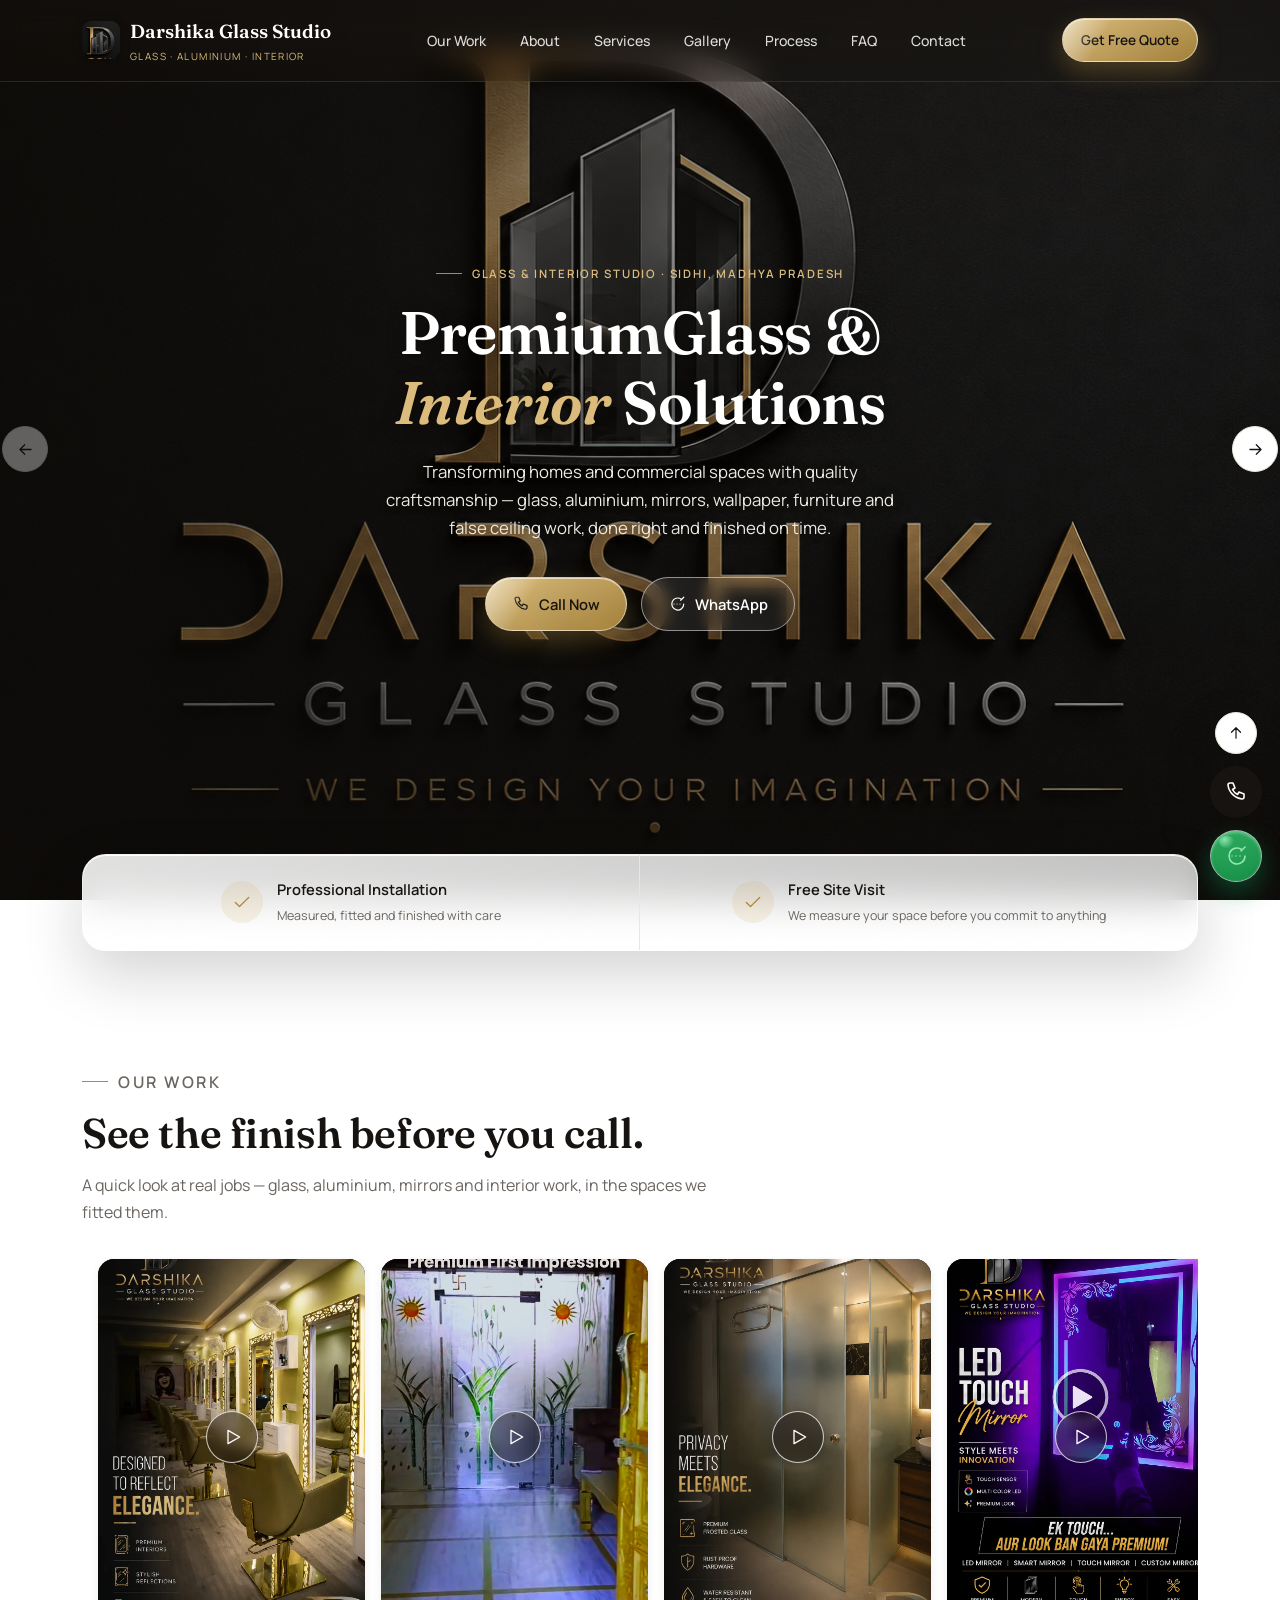
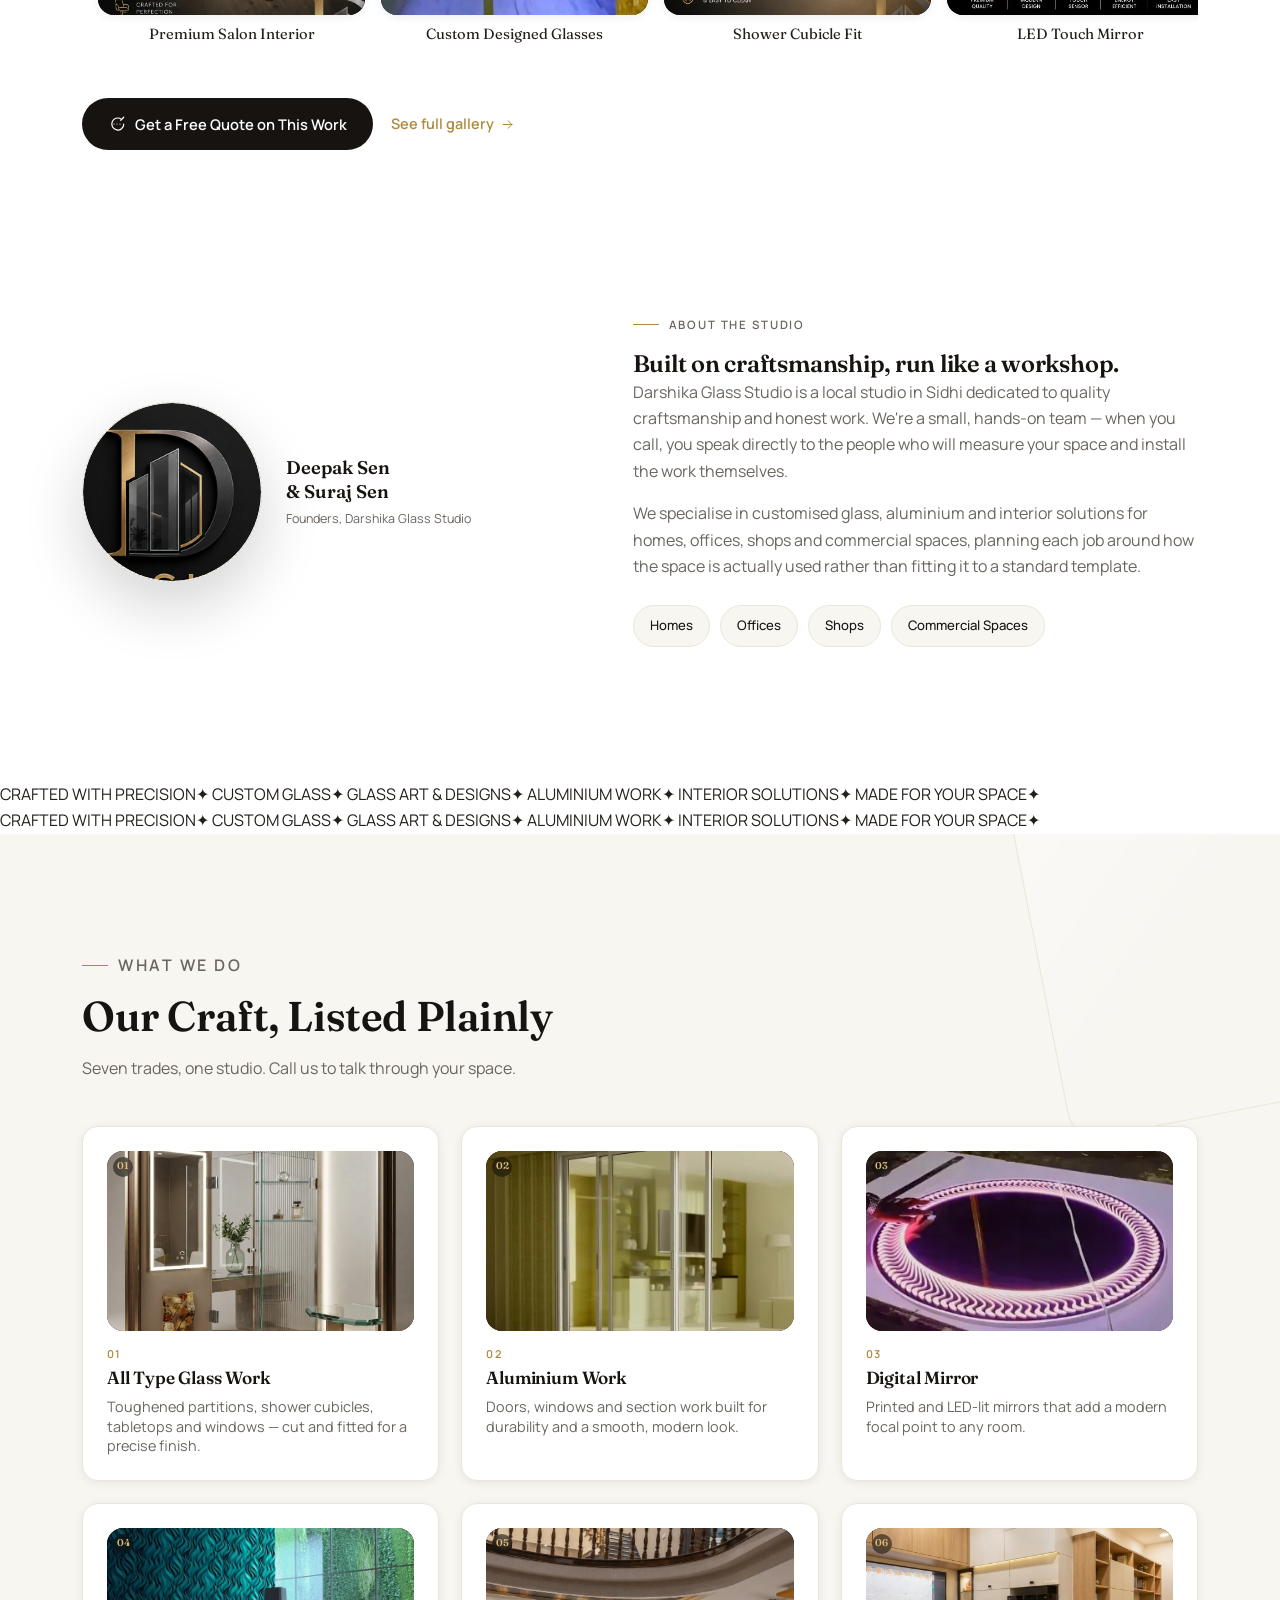
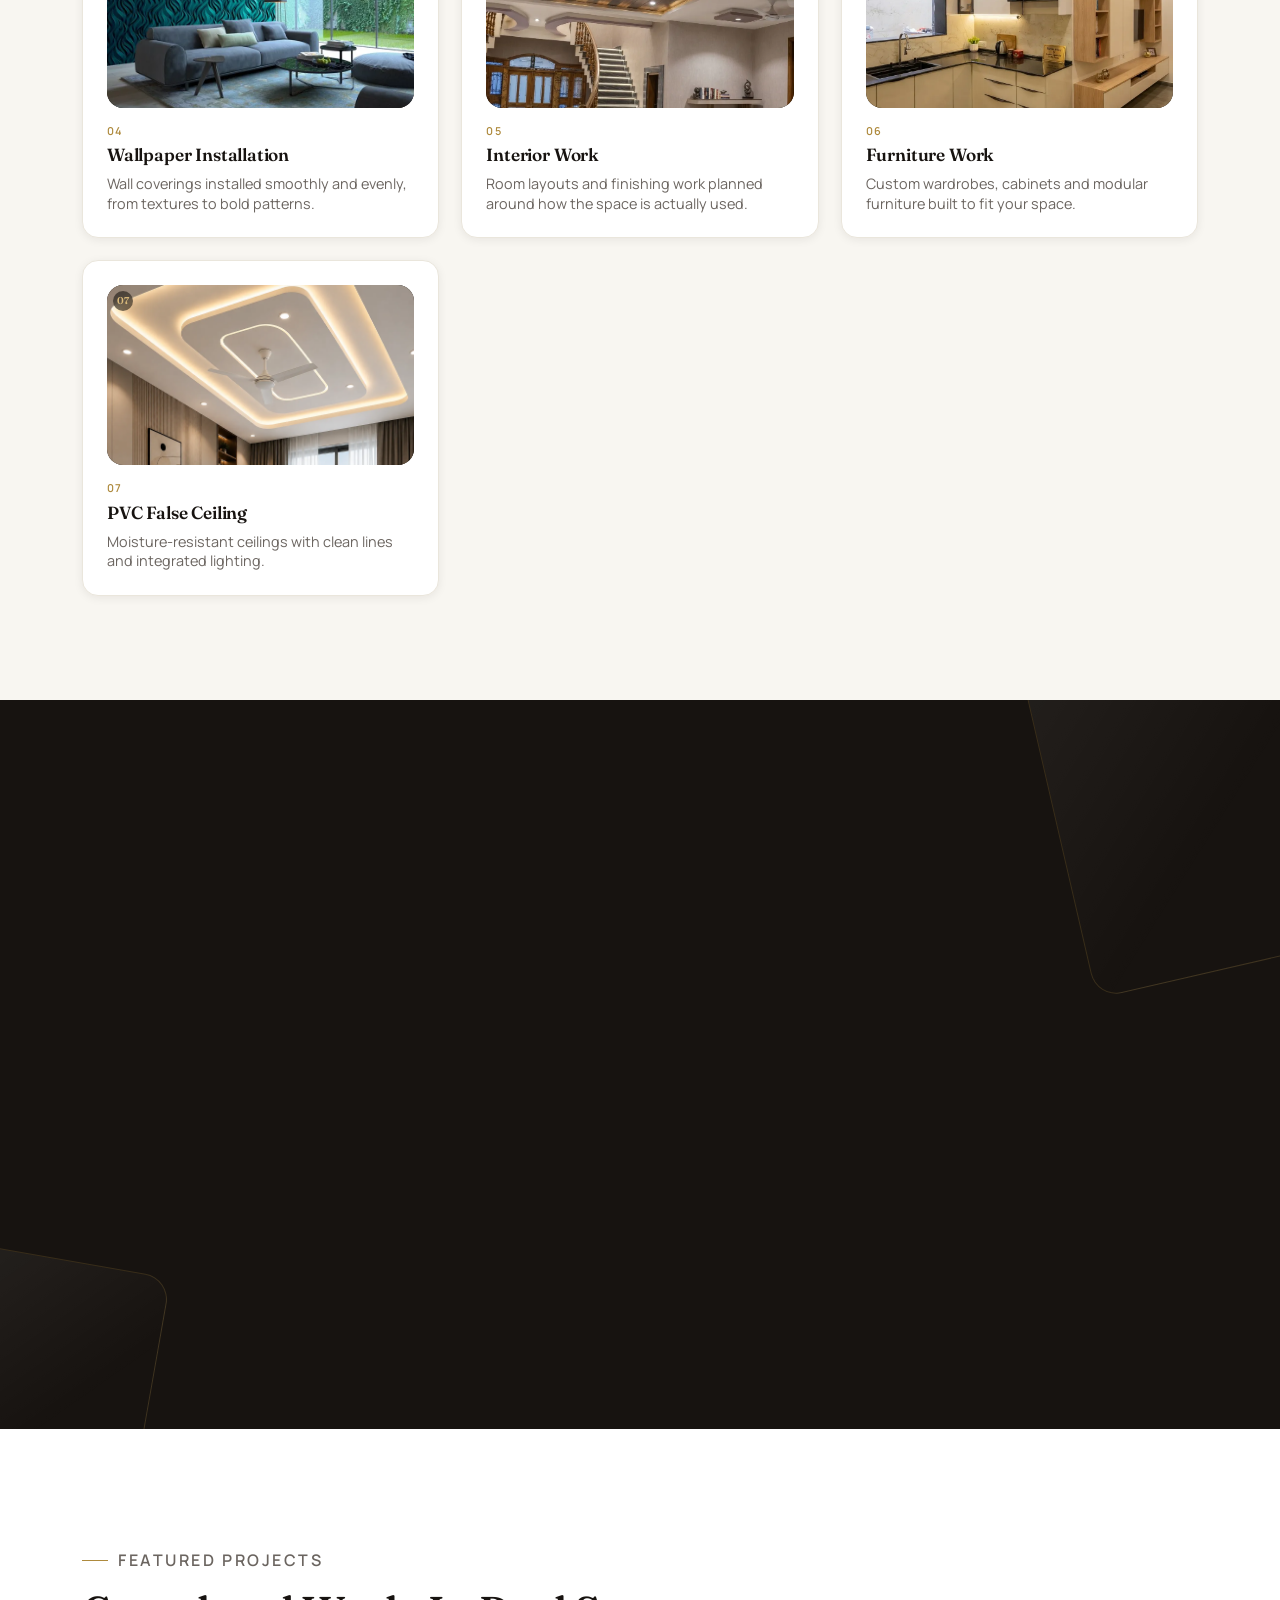
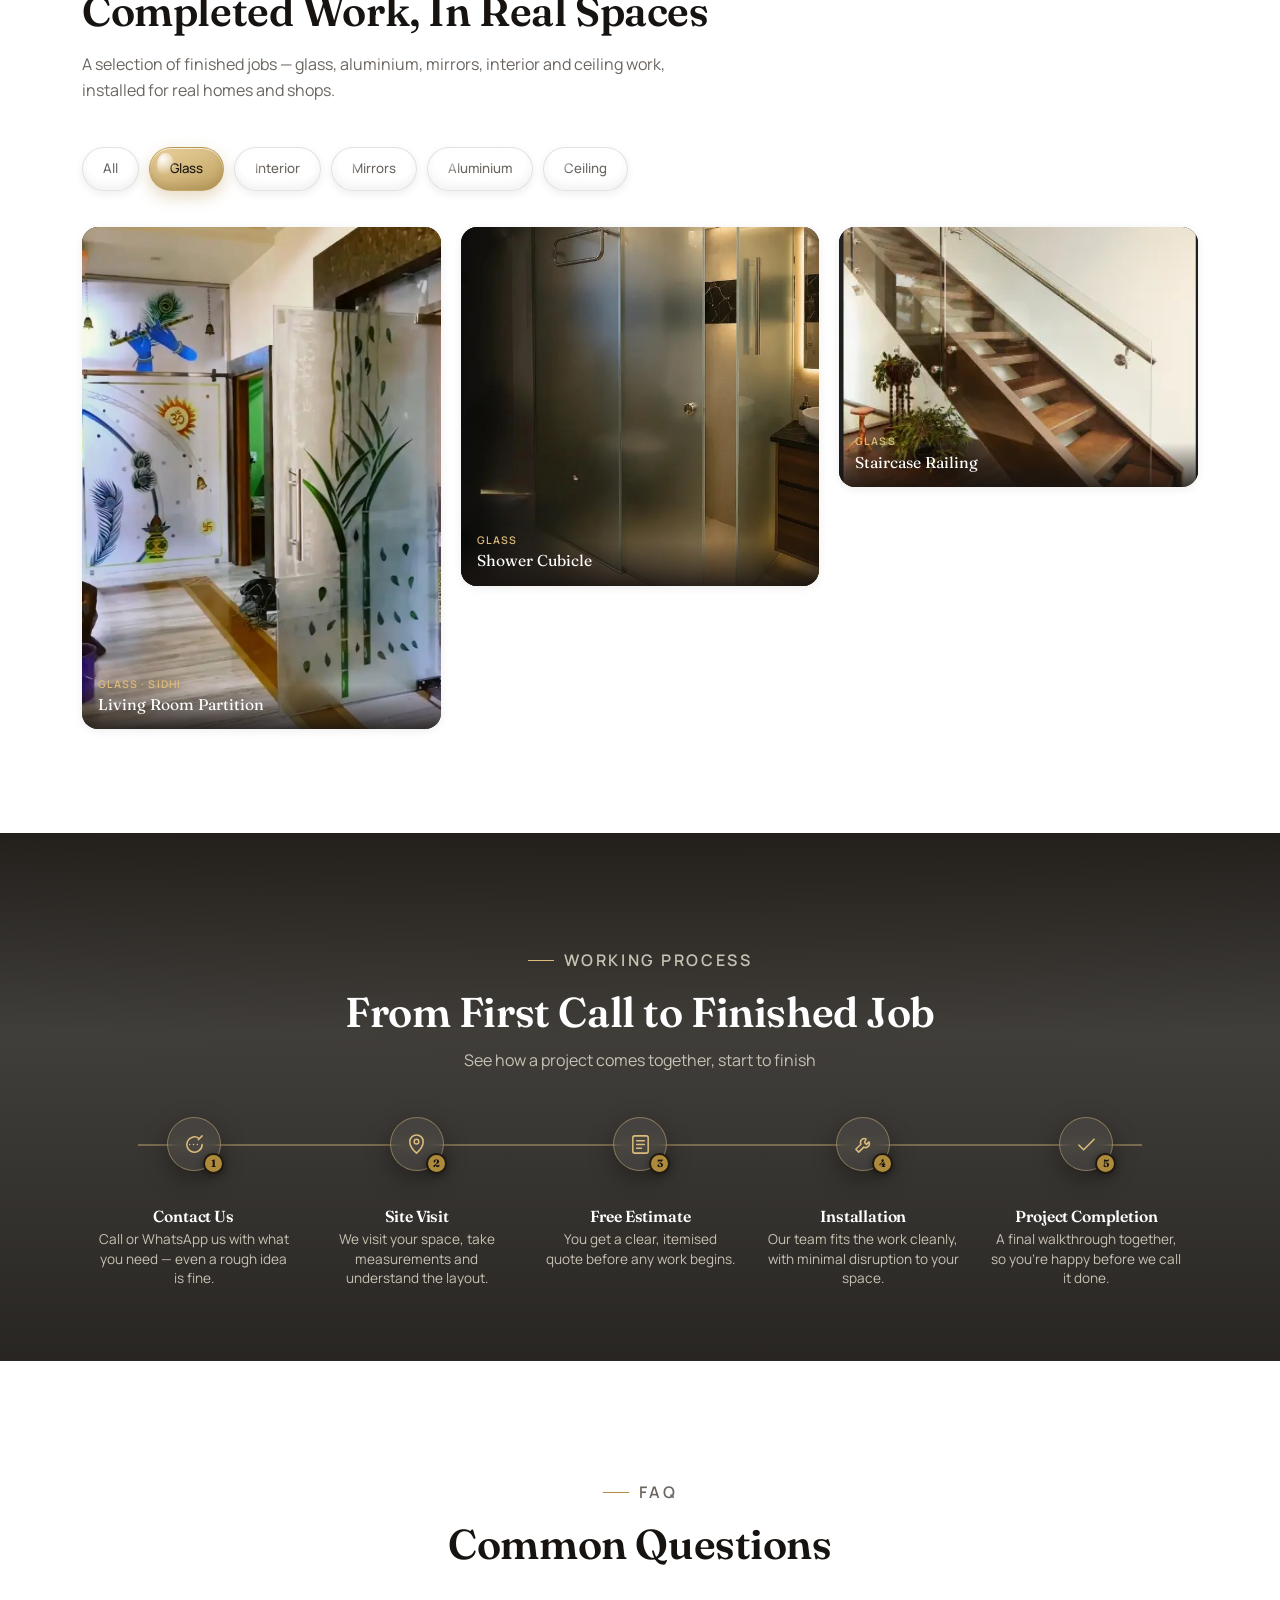
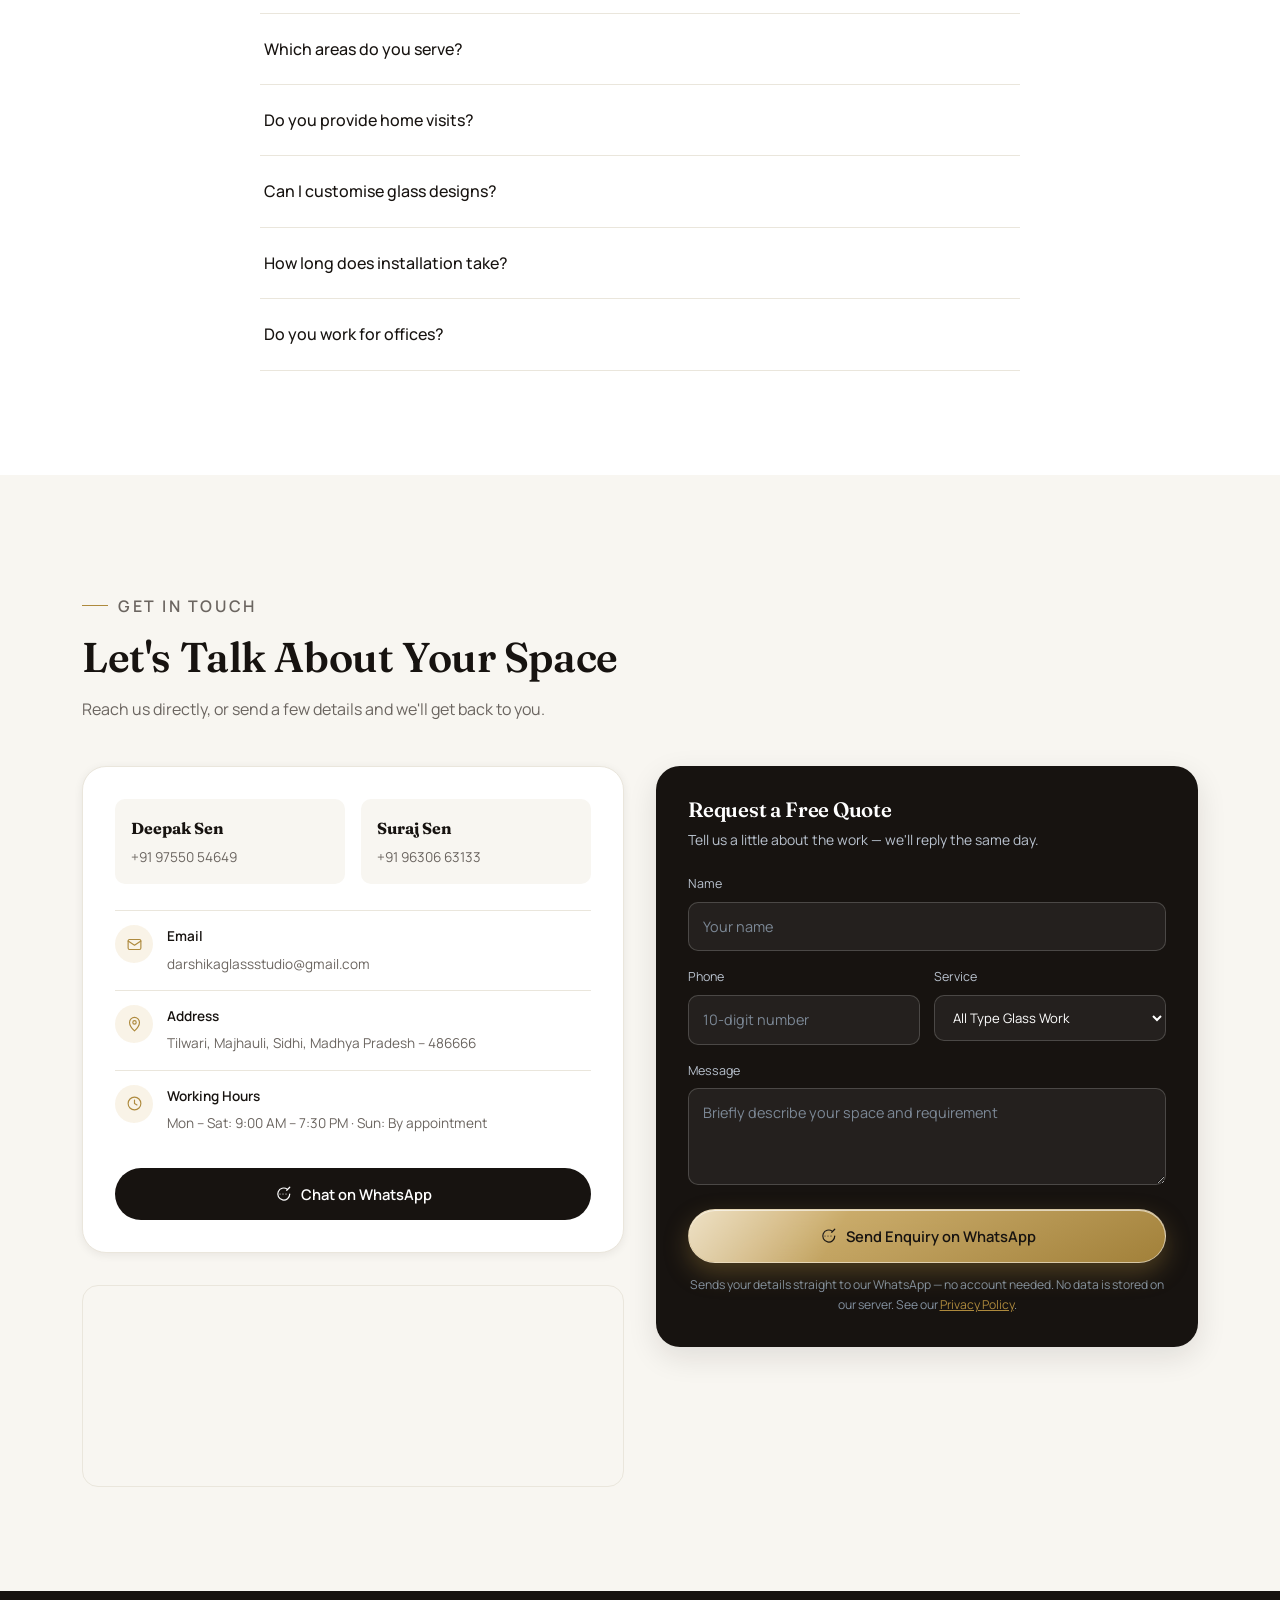
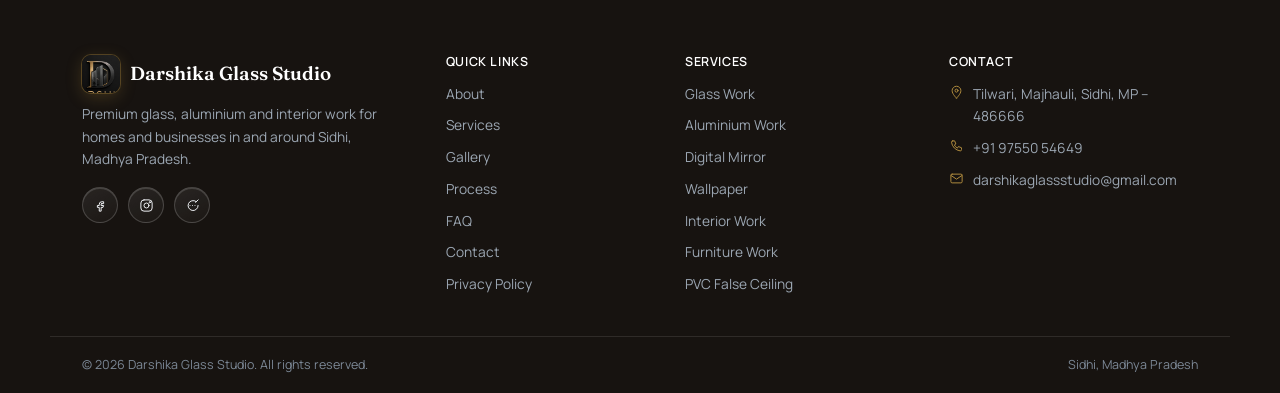
==== commit ce036186: "update some changes like hero or other 2 sections" ====
--- a/index.html
+++ b/index.html
@@ -74,9 +74,10 @@
 <symbol id="i-pin" viewBox="0 0 24 24"><path d="M12 21s7-6.5 7-12a7 7 0 1 0-14 0c0 5.5 7 12 7 12z"/><circle cx="12" cy="9" r="2.4"/></symbol>
 <symbol id="i-clock" viewBox="0 0 24 24"><circle cx="12" cy="12" r="9"/><path d="M12 7v5l3.5 2"/></symbol>
 <symbol id="i-arrow" viewBox="0 0 24 24"><path d="M5 12h14M13 6l6 6-6 6"/></symbol>
+<symbol id="i-arrow-left" viewBox="0 0 24 24"><path d="M19 12H5M11 6L5 12l6 6"/></symbol>
 <symbol id="i-menu" viewBox="0 0 24 24"><path d="M4 7h16M4 12h16M4 17h16"/></symbol>
 <symbol id="i-close" viewBox="0 0 24 24"><path d="M5 5l14 14M19 5L5 19"/></symbol>
-<symbol id="i-play" viewBox="0 0 24 24"><path d="M6 4l14 8-14 8V4z"/></symbol>
+<symbol id="i-play" viewBox="0 0 24 24"><path d="M6 4l14 8-14 8V4z"/></symbol>
 <symbol id="i-pause" viewBox="0 0 24 24"><rect x="6" y="4" width="4" height="16" rx="1"/><rect x="14" y="4" width="4" height="16" rx="1"/></symbol>
 <symbol id="i-zoom" viewBox="0 0 24 24"><circle cx="11" cy="11" r="7"/><path d="M21 21l-4.3-4.3M9 11h4M11 9v4"/></symbol>
 <symbol id="i-up" viewBox="0 0 24 24"><path d="M12 19V5M6 11l6-6 6 6"/></symbol>
@@ -171,10 +172,14 @@
     </div>
   </div>
   <div class="work-track-wrap reveal">
-    <button type="button" class="work-arrow work-arrow-prev" id="workPrev" aria-label="Previous videos"><svg class="icon" aria-hidden="true"><use href="#i-arrow" style="transform:rotate(180deg)"/></svg></button>
     <div class="work-track" id="workTrack" aria-label="Recent project photos and clips">
-      <!-- Populated by JS from the WORK array below -->
-    </div>
+      <div class="work-track-inner" id="workTrackInner">
+        <!-- Populated by JS from the WORK array below -->
+      </div>
+    </div>
+  </div>
+  <div class="work-nav" id="workNav">
+    <button type="button" class="work-arrow work-arrow-prev" id="workPrev" aria-label="Previous videos"><svg class="icon" aria-hidden="true"><use href="#i-arrow-left"/></svg></button>
     <button type="button" class="work-arrow work-arrow-next" id="workNext" aria-label="Next videos"><svg class="icon" aria-hidden="true"><use href="#i-arrow"/></svg></button>
   </div>
   <div class="work-dots" id="workDots" aria-hidden="true"></div>
@@ -207,6 +212,28 @@
   </div>
 </section>
 
+<!-- ============================= MARQUEE ============================= -->
+<section class="marquee-section" aria-hidden="true">
+  <div class="marquee-track">
+    <div class="marquee-group">
+      <span>CRAFTED WITH PRECISION</span><span class="marquee-dot">✦</span>
+      <span>CUSTOM GLASS</span><span class="marquee-dot">✦</span>
+      <span>GLASS ART &amp; DESIGNS</span><span class="marquee-dot">✦</span>
+      <span>ALUMINIUM WORK</span><span class="marquee-dot">✦</span>
+      <span>INTERIOR SOLUTIONS</span><span class="marquee-dot">✦</span>
+      <span>MADE FOR YOUR SPACE</span><span class="marquee-dot">✦</span>
+    </div>
+    <div class="marquee-group">
+      <span>CRAFTED WITH PRECISION</span><span class="marquee-dot">✦</span>
+      <span>CUSTOM GLASS</span><span class="marquee-dot">✦</span>
+      <span>GLASS ART &amp; DESIGNS</span><span class="marquee-dot">✦</span>
+      <span>ALUMINIUM WORK</span><span class="marquee-dot">✦</span>
+      <span>INTERIOR SOLUTIONS</span><span class="marquee-dot">✦</span>
+      <span>MADE FOR YOUR SPACE</span><span class="marquee-dot">✦</span>
+    </div>
+  </div>
+</section>
+
 <!-- ============================= SERVICES ============================= -->
 <section class="section section-soft services-section" id="services">
   <div class="container">
@@ -223,7 +250,9 @@
 </section>
 
 <!-- ============================= WHY CHOOSE US ============================= -->
-<section class="section section-navy" id="why">
+<section class="section section-navy parallax-section" id="why">
+  <div class="why-section__bg parallax-bg" data-bg="assets/process/why-visual.jpg" aria-hidden="true"></div>
+  <div class="parallax-overlay" aria-hidden="true"></div>
   <div class="container why-grid">
     <div class="why-lede reveal">
       <p class="eyebrow">Why Choose Us</p>
@@ -267,8 +296,8 @@
 </section>
 
 <!-- ============================= PROCESS ============================= -->
-<section class="section process-section" id="process">
-  <div class="process-section__bg" data-bg="assets/process/process-visual.webp" aria-hidden="true"></div>
+<section class="section process-section parallax-section" id="process">
+  <div class="process-section__bg parallax-bg" data-bg="assets/process/process-visual.webp" aria-hidden="true"></div>
   <div class="container">
     <div class="section-head center reveal" style="margin-inline:auto">
       <p class="eyebrow" style="justify-content:center">Working Process</p>
@@ -455,7 +484,7 @@
 <div class="lightbox" id="lightbox">
   <div class="lightbox-body">
     <button class="lightbox-close" id="lbClose" aria-label="Close"><svg class="icon" aria-hidden="true"><use href="#i-close"/></svg></button>
-    <button class="lightbox-prev" id="lbPrev" aria-label="Previous"><svg class="icon" aria-hidden="true"><use href="#i-arrow" style="transform:rotate(180deg)"/></svg></button>
+    <button class="lightbox-prev" id="lbPrev" aria-label="Previous"><svg class="icon" aria-hidden="true"><use href="#i-arrow-left"/></svg></button>
     <div class="lightbox-media" id="lbTile">
       <img id="lbImage" src="" alt="" onerror="this.closest('.lightbox-media').classList.add('img-missing')">
       <div class="cap"><span class="cap-tag" id="lbTag">Glass</span><span class="cap-title" id="lbTitle">Project</span></div>
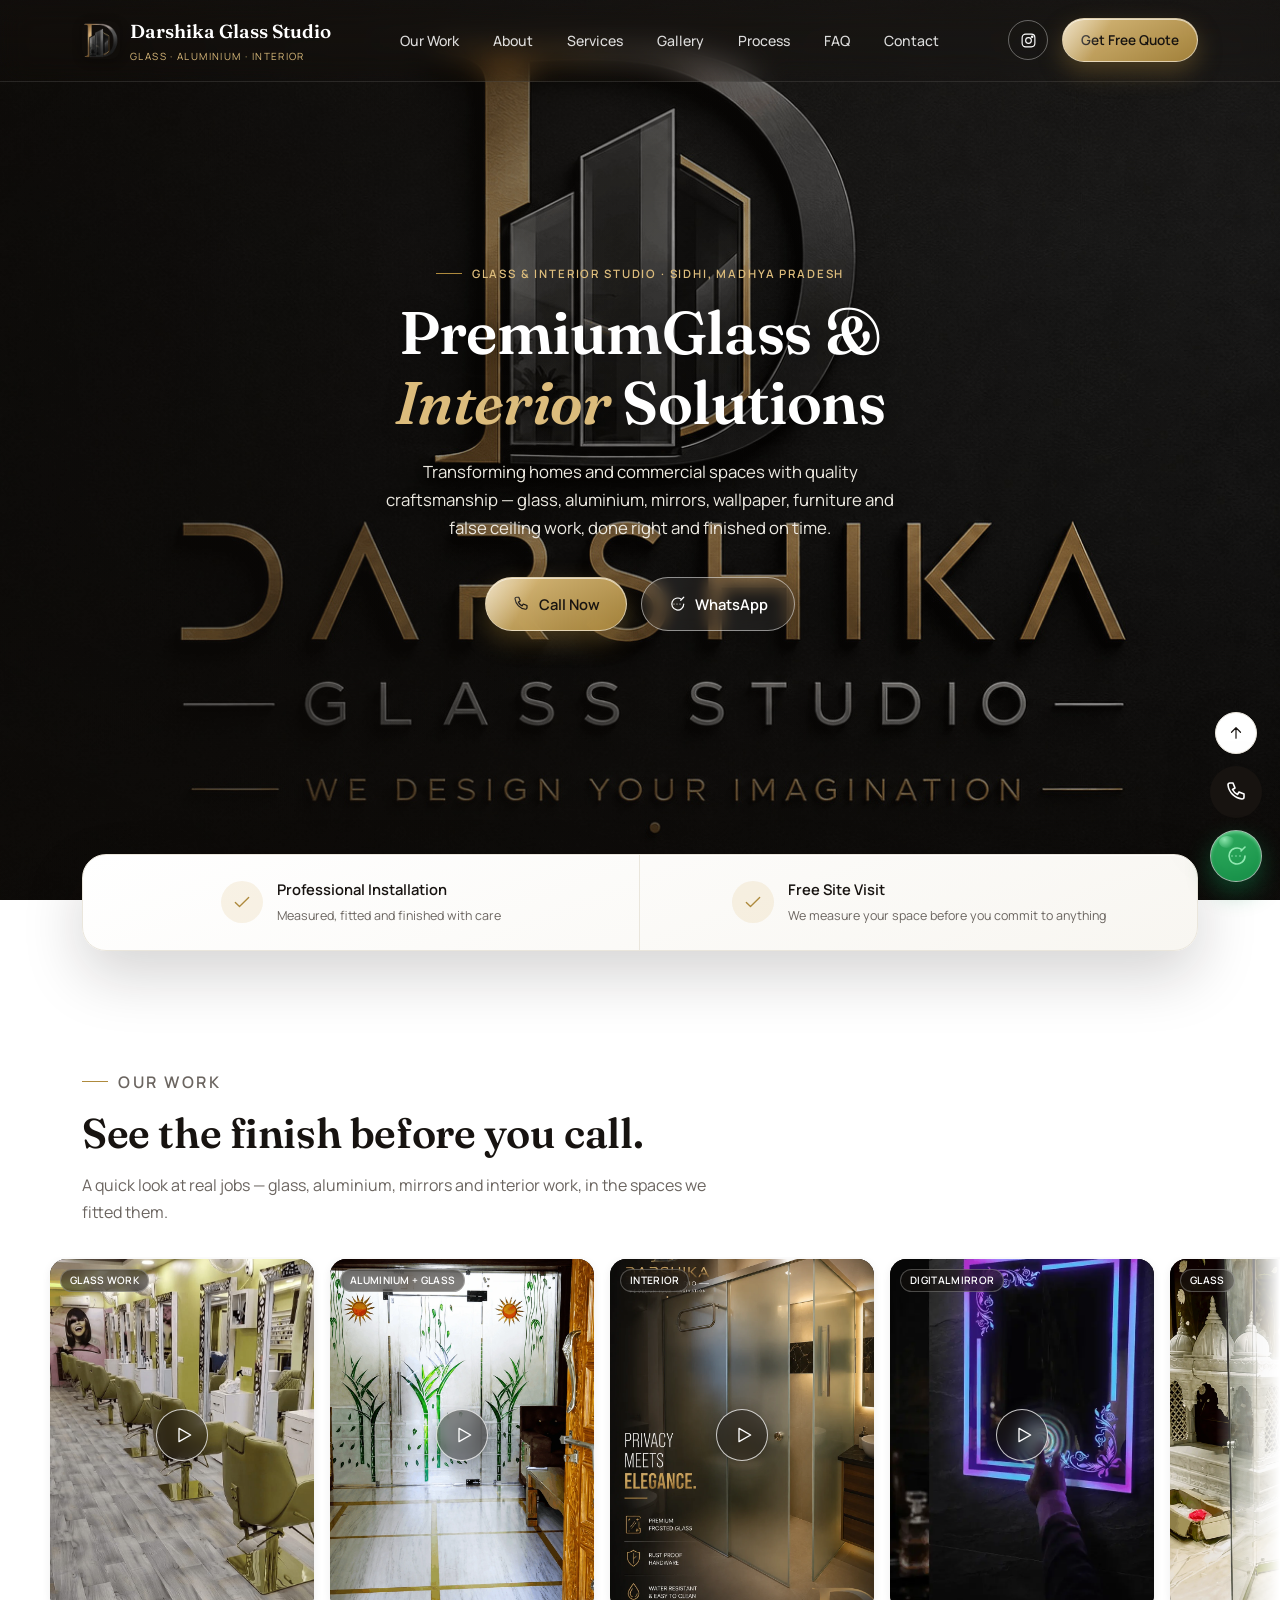
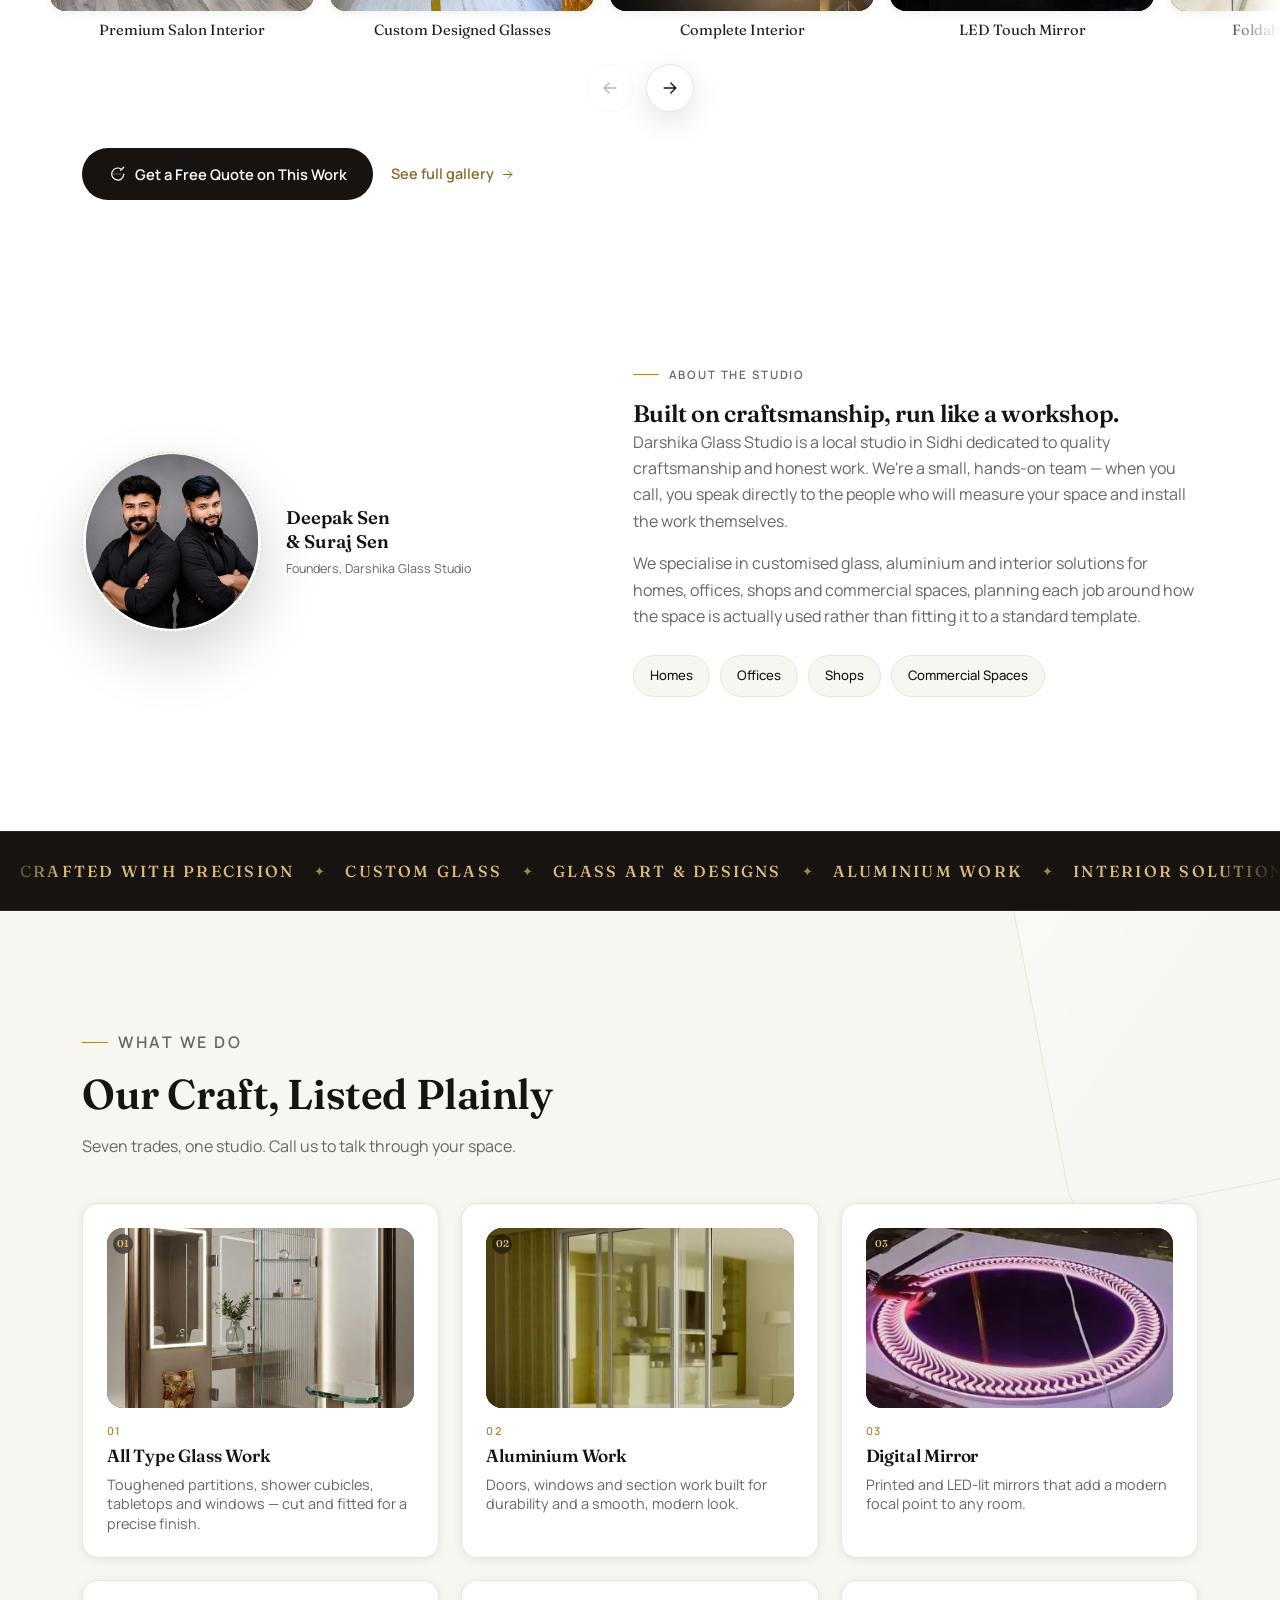
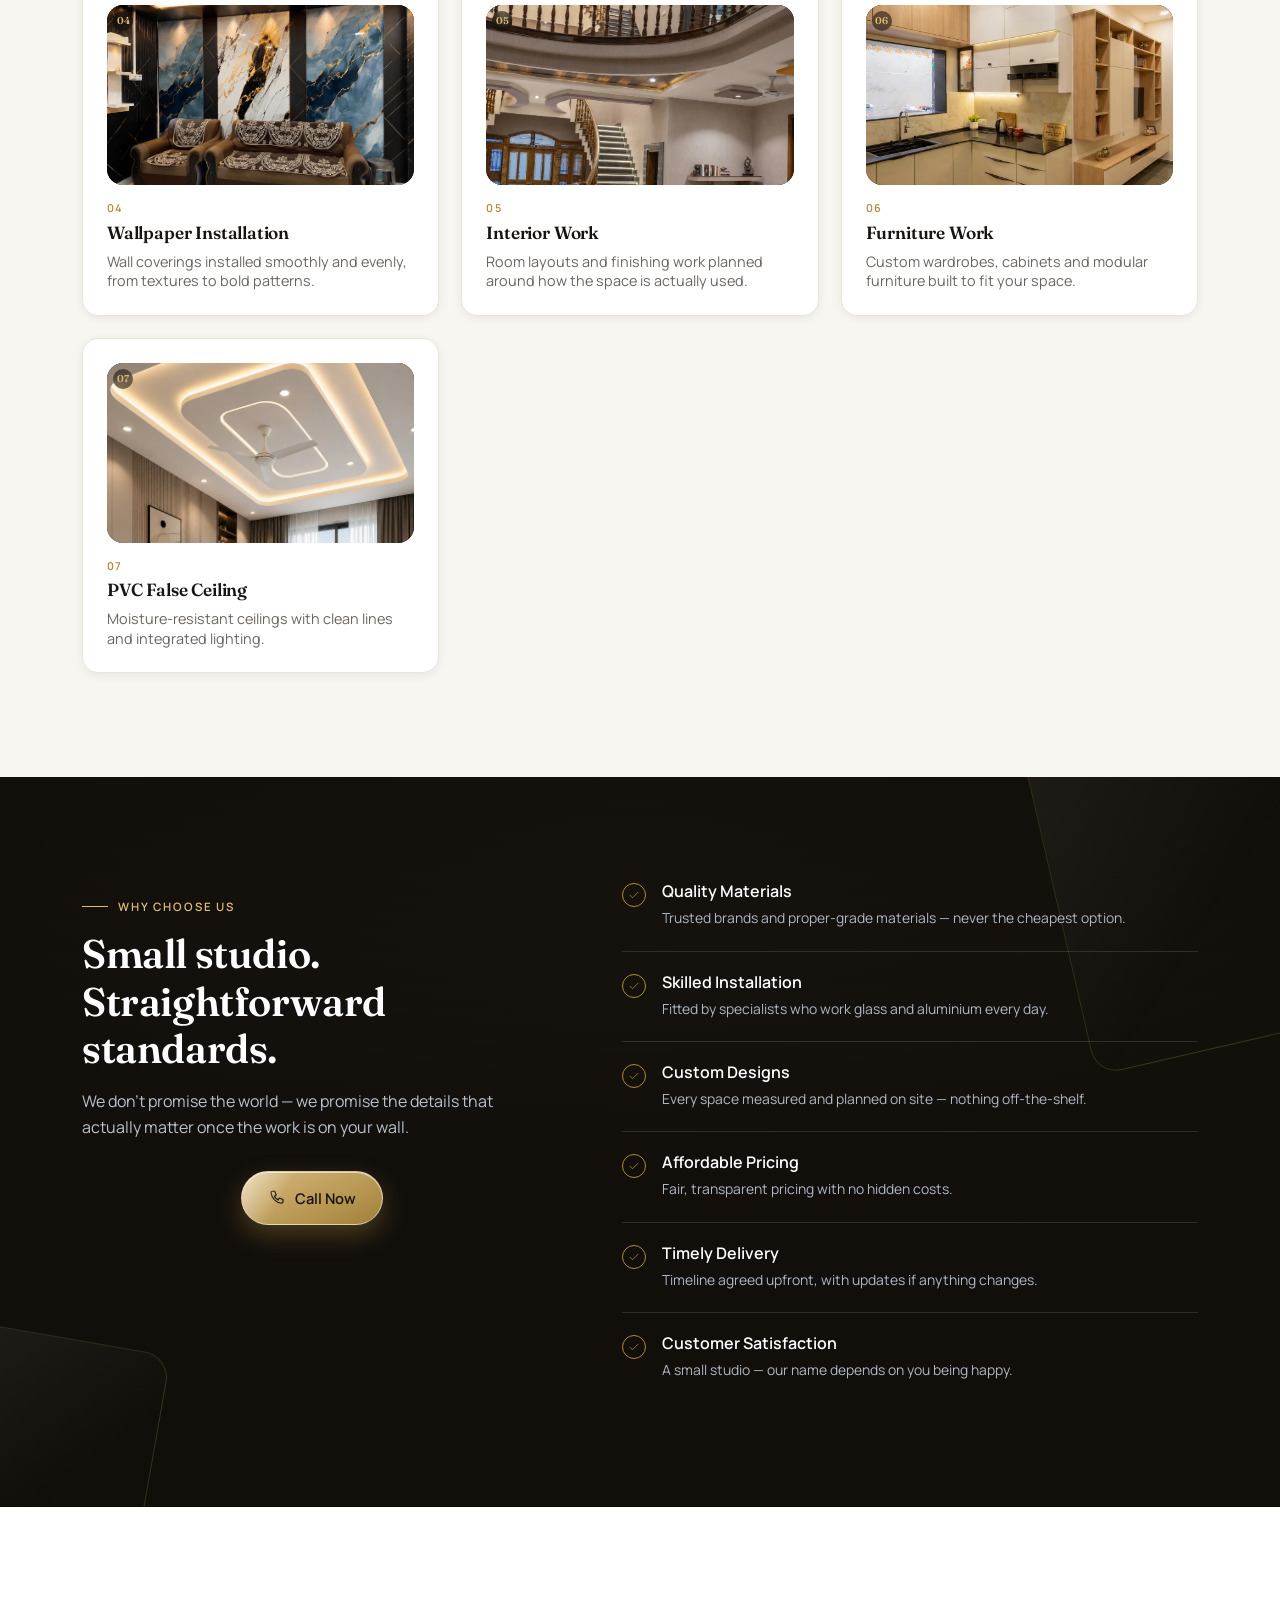
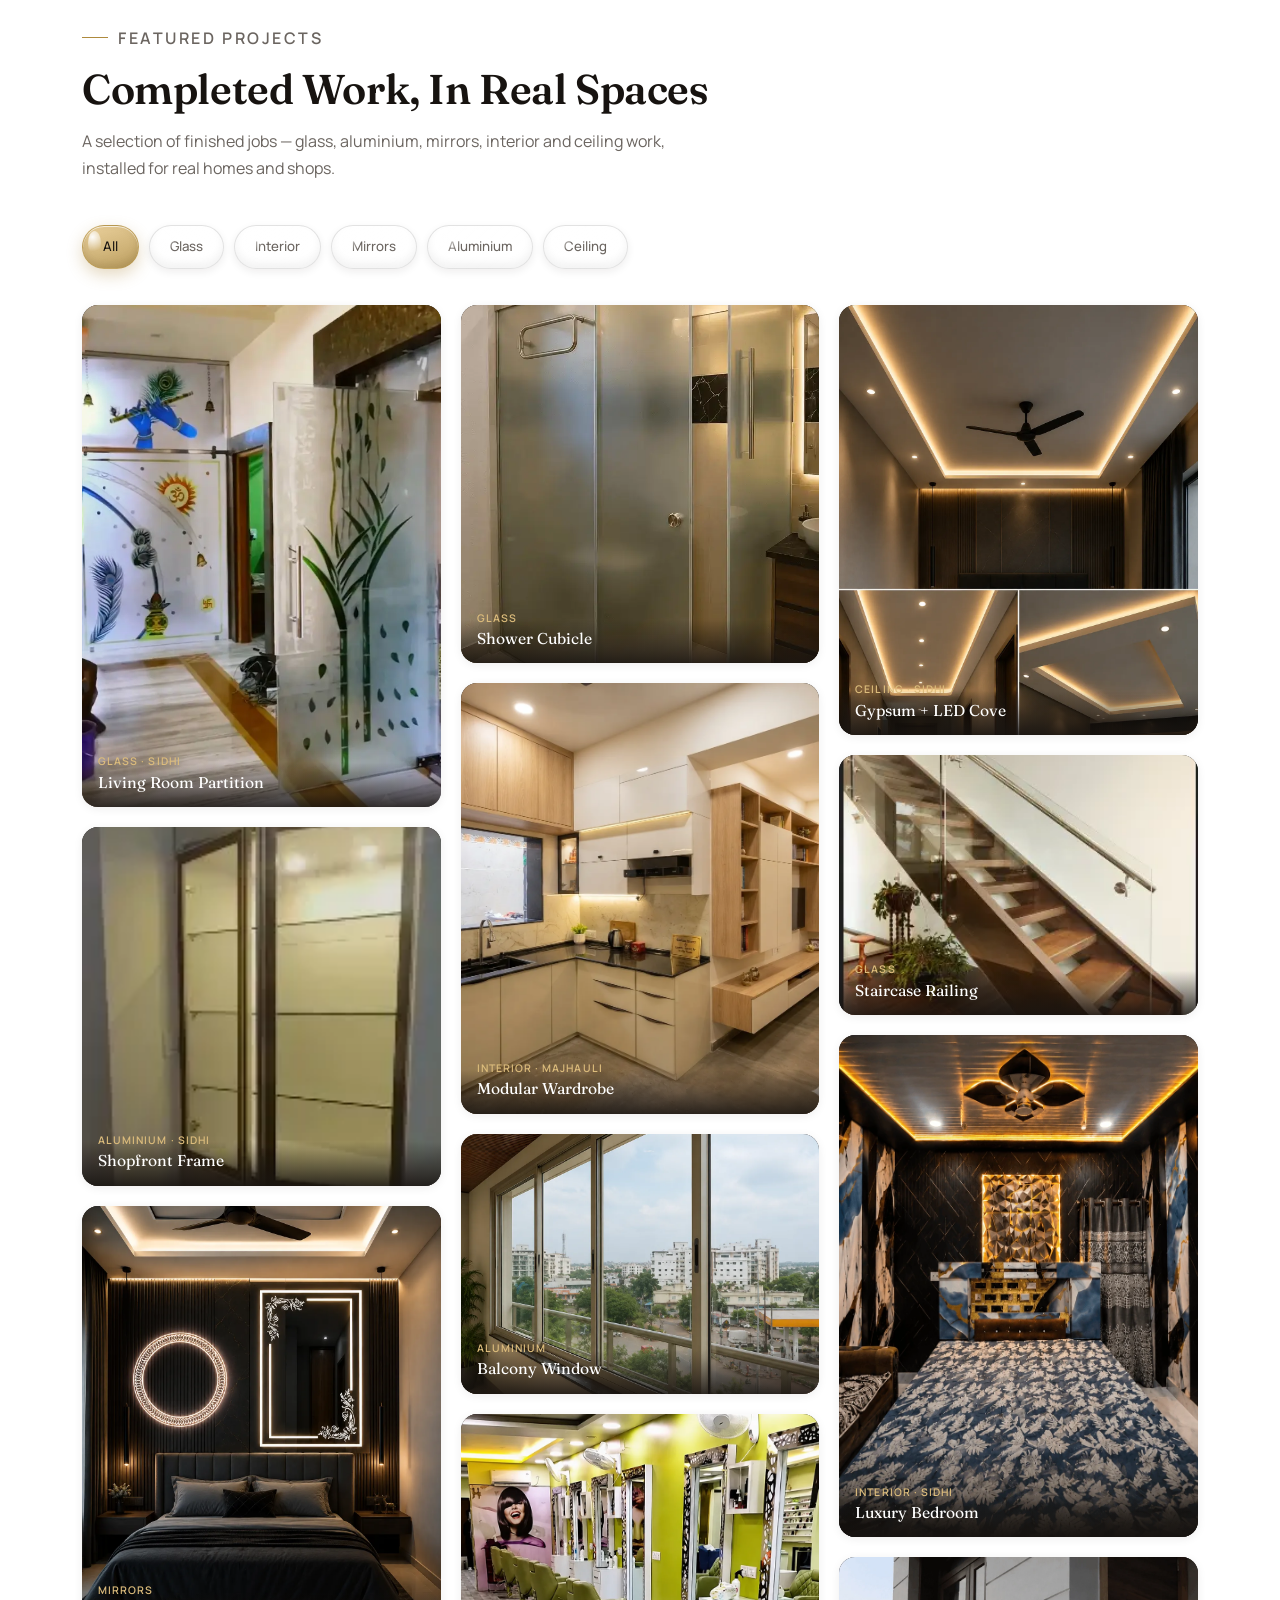
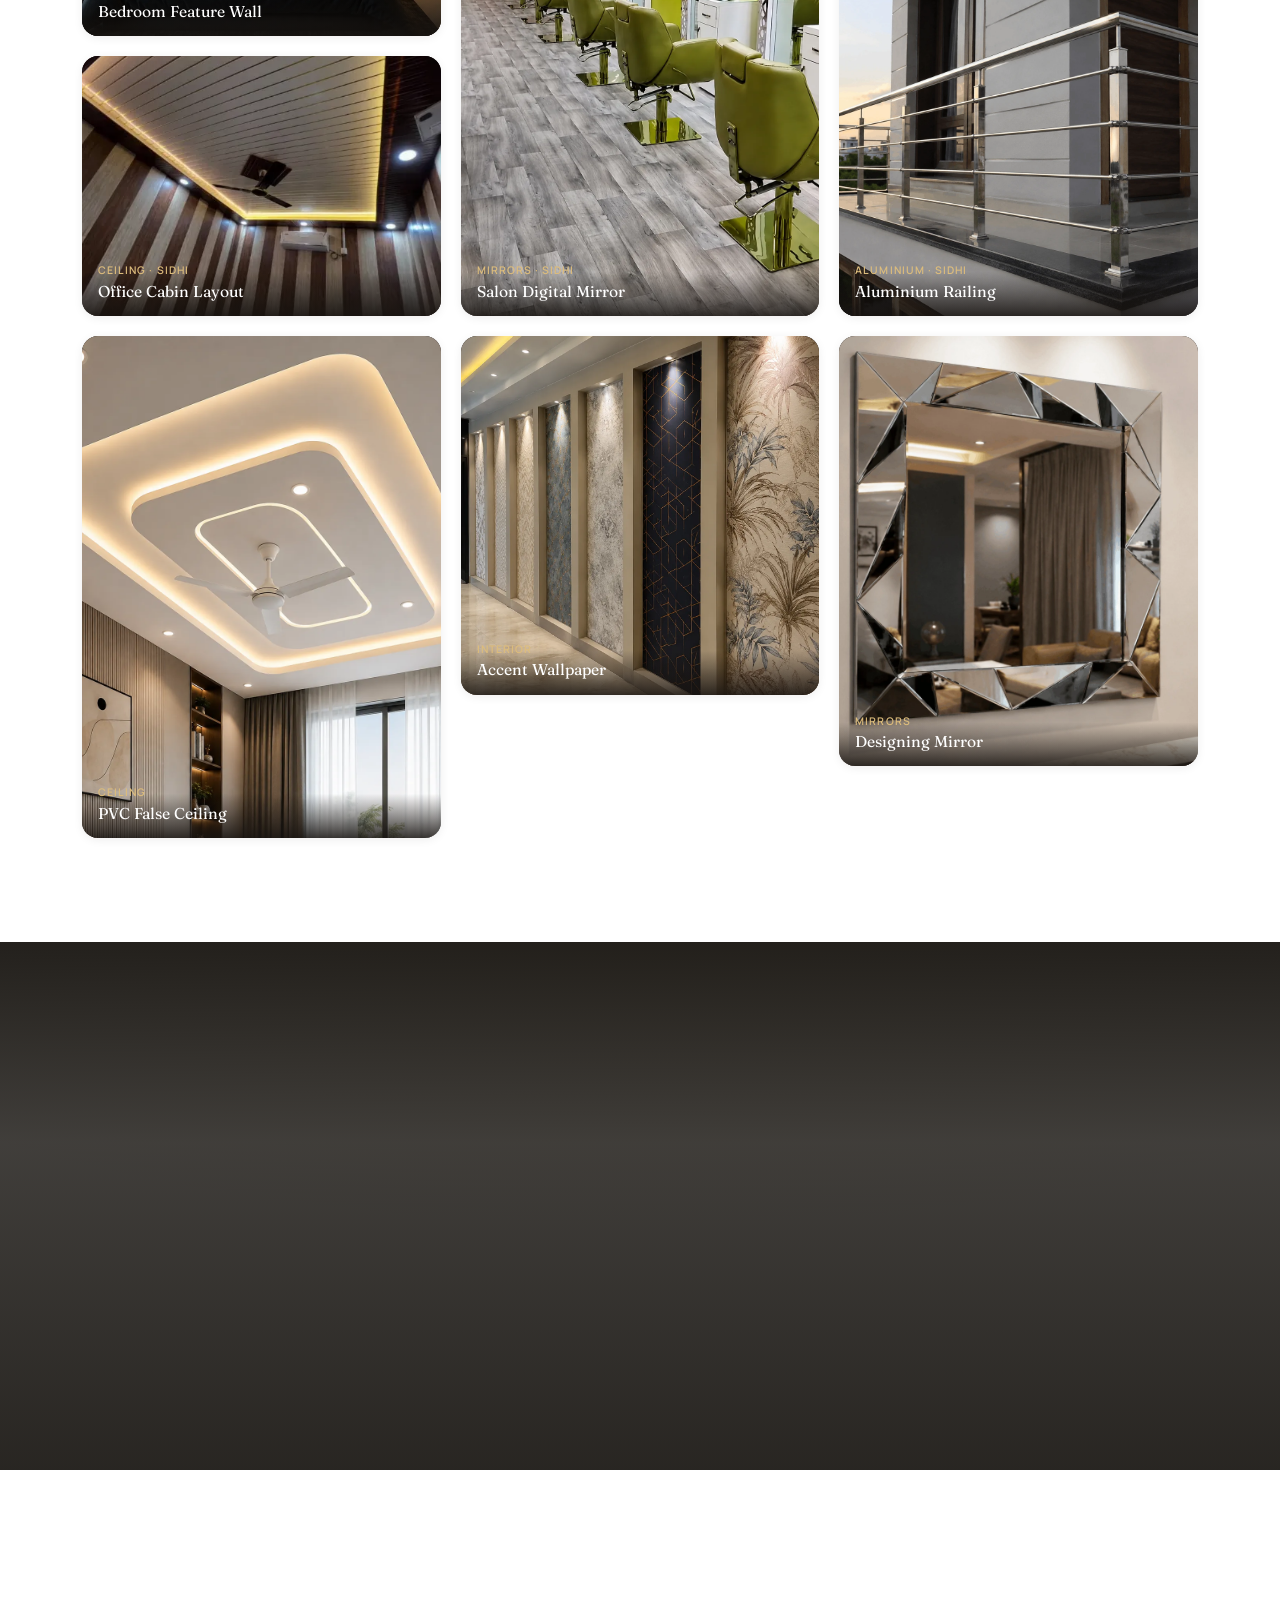
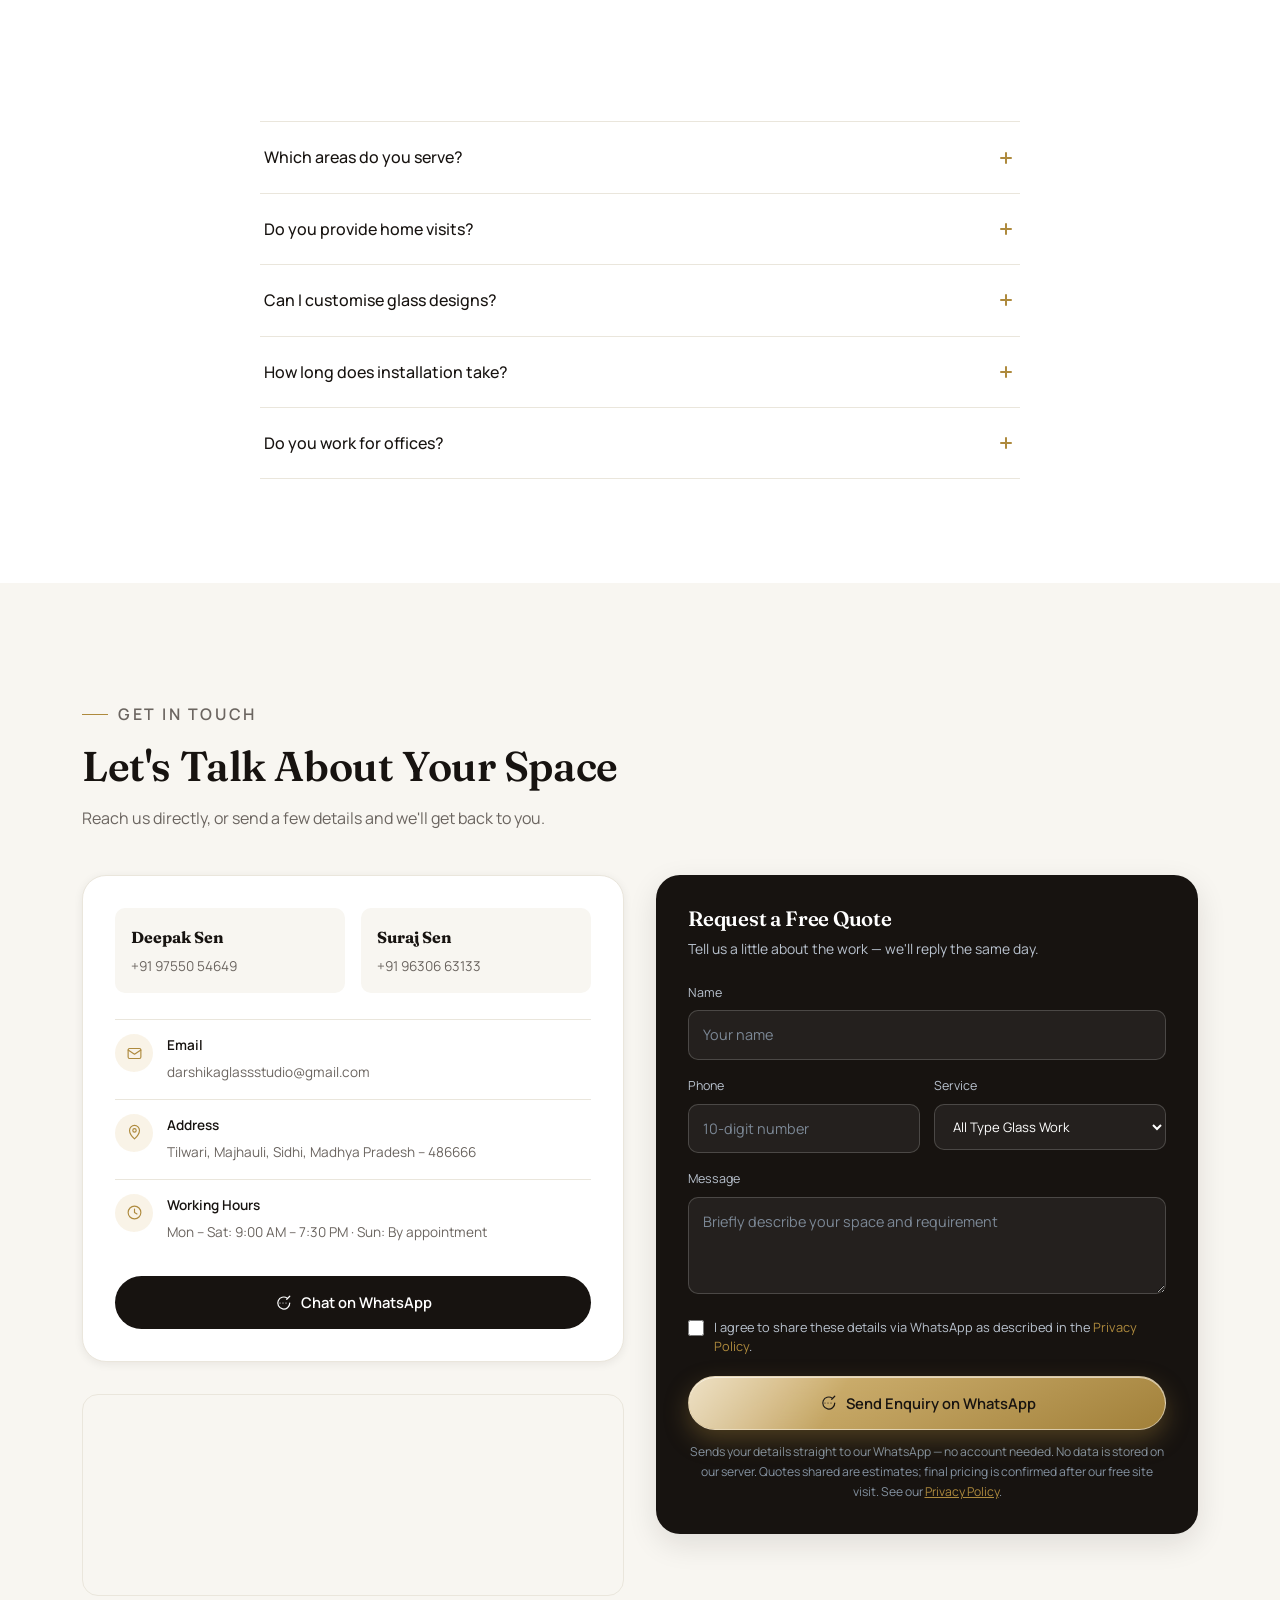
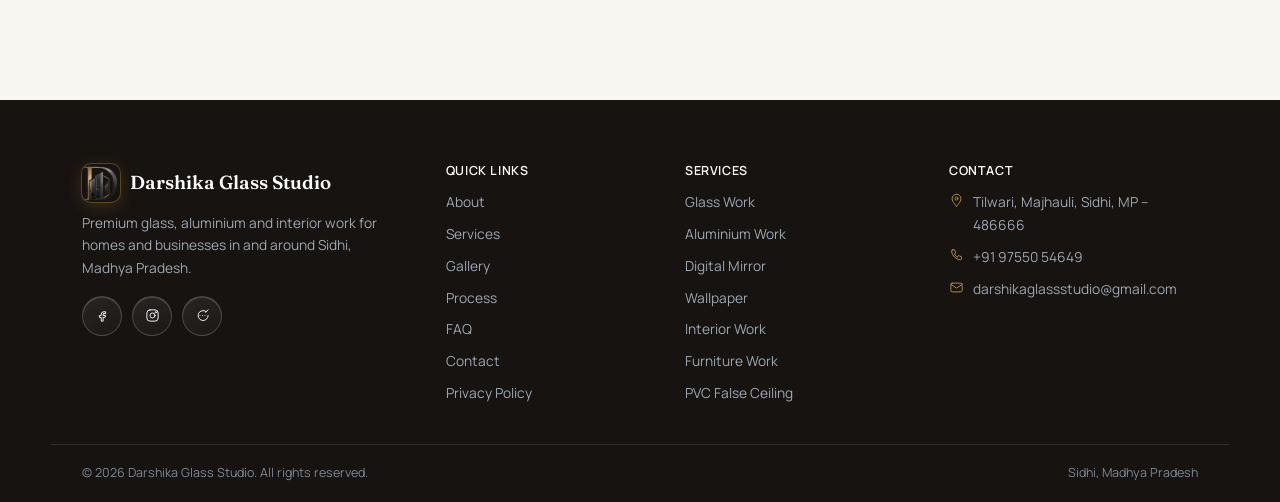
==== commit 693c6c1e: "Update website" ====
--- a/index.html
+++ b/index.html
@@ -22,10 +22,17 @@
 <!-- Favicon: inline SVG diamond mark, zero extra request -->
 <link rel="icon" href="assets/brand/favicon.png">
 
-<!-- Fonts: Playfair Display (display) + Poppins (body/UI), weights trimmed for payload -->
+<!-- Fonts: Playfair Display (display) + Poppins (body/UI), weights trimmed for payload.
+     Loaded as a non-render-blocking stylesheet (preload + swap-on-load) so it
+     fetches in parallel with style.css instead of the two stylesheets being
+     requested one after another — style.css (which controls layout) isn't
+     held up waiting on the Google Fonts CSS to arrive. The <noscript> fallback
+     keeps fonts working if JS is disabled. -->
 <link rel="preconnect" href="https://fonts.googleapis.com">
 <link rel="preconnect" href="https://fonts.gstatic.com" crossorigin>
-<link href="https://fonts.googleapis.com/css2?family=Fraunces:ital,opsz,wght@0,9..144,500;0,9..144,600;0,9..144,700;1,9..144,500&amp;family=Manrope:wght@400;500;600;700;800&amp;display=swap" rel="stylesheet">
+<link rel="preload" as="style" href="https://fonts.googleapis.com/css2?family=Fraunces:ital,opsz,wght@0,9..144,500;0,9..144,600;0,9..144,700;1,9..144,500&amp;family=Manrope:wght@400;500;600;700;800&amp;display=swap">
+<link href="https://fonts.googleapis.com/css2?family=Fraunces:ital,opsz,wght@0,9..144,500;0,9..144,600;0,9..144,700;1,9..144,500&amp;family=Manrope:wght@400;500;600;700;800&amp;display=swap" rel="stylesheet" media="print" onload="this.media='all'">
+<noscript><link href="https://fonts.googleapis.com/css2?family=Fraunces:ital,opsz,wght@0,9..144,500;0,9..144,600;0,9..144,700;1,9..144,500&amp;family=Manrope:wght@400;500;600;700;800&amp;display=swap" rel="stylesheet"></noscript>
 
 <!-- Structured data for local SEO -->
 <script type="application/ld+json">
@@ -102,7 +109,10 @@
       <a href="#faq">FAQ</a>
       <a href="#contact">Contact</a>
     </nav>
-    <a href="#contact" class="btn btn-gold btn-sm nav-cta">Get Free Quote</a>
+    <div class="nav-actions">
+      <a href="https://www.instagram.com/darshikaglassstudio/?hl=en" target="_blank" rel="noopener" class="nav-insta" aria-label="Instagram"><svg class="icon" aria-hidden="true"><use href="#i-insta"/></svg></a>
+      <a href="#contact" class="btn btn-gold btn-sm nav-cta">Get Free Quote</a>
+    </div>
     <button class="nav-burger" id="burgerBtn" aria-label="Open menu" aria-expanded="false">
       <svg class="icon icon-menu" aria-hidden="true"><use href="#i-menu"/></svg>
       <svg class="icon icon-close" aria-hidden="true"><use href="#i-close"/></svg>
@@ -121,6 +131,9 @@
   <div class="mm-actions">
     <a href="tel:+919755054649" class="btn btn-outline">Call Now</a>
     <a href="#contact" class="btn btn-gold">Get Free Quote</a>
+  </div>
+  <div class="mm-social">
+    <a href="https://www.instagram.com/darshikaglassstudio/?hl=en" target="_blank" rel="noopener" aria-label="Instagram"><svg class="icon" aria-hidden="true"><use href="#i-insta"/></svg></a>
   </div>
 </div>
 
@@ -284,7 +297,7 @@
 
     <div class="filter-row reveal" id="filterRow">
       <button class="filter-btn" data-filter="all">All</button>
-      <button class="filter-btn active" data-filter="glass">Glass</button>
+      <button class="filter-btn" data-filter="glass">Glass</button>
       <button class="filter-btn" data-filter="interior">Interior</button>
       <button class="filter-btn" data-filter="mirrors">Mirrors</button>
       <button class="filter-btn" data-filter="aluminium">Aluminium</button>
@@ -396,8 +409,14 @@
               </div>
             </div>
             <div class="field"><label for="qMsg">Message</label><textarea id="qMsg" rows="3" placeholder="Briefly describe your space and requirement"></textarea></div>
+            <div class="field field-consent">
+              <label>
+                <input type="checkbox" id="qConsent" required>
+                <span>I agree to share these details via WhatsApp as described in the <a href="privacy.html">Privacy Policy</a>.</span>
+              </label>
+            </div>
             <button type="submit" class="btn btn-gold btn-block"><svg class="icon" aria-hidden="true"><use href="#i-chat"/></svg>Send Enquiry on WhatsApp</button>
-            <p class="form-note">Sends your details straight to our WhatsApp — no account needed. No data is stored on our server. See our <a href="privacy.html" style="color:var(--gold);text-decoration:underline">Privacy Policy</a>.</p>
+            <p class="form-note">Sends your details straight to our WhatsApp — no account needed. No data is stored on our server. Quotes shared are estimates; final pricing is confirmed after our free site visit. See our <a href="privacy.html" style="color:var(--gold);text-decoration:underline">Privacy Policy</a>.</p>
           </div>
 
           <div class="form-success" id="formSuccess">
@@ -495,4 +514,4 @@
 
 <script src="script.js"></script>
 </body>
-</html>
+</html>
--- a/style.css
+++ b/style.css
@@ -4,15 +4,26 @@
   --navy-soft:#221C15;
   --gold:#AE8A3D;
   --gold-light:#DCBC7C;
+  /* AA-safe variant of --gold for small text on white/soft backgrounds —
+     the base --gold is ~3.23:1 on white (fails WCAG AA for normal text),
+     this is ~4.6:1. Only use on-light; on-dark contexts already read fine
+     with --gold or --gold-light and should keep using those. */
+  --gold-oncontrast:#8A6C2E;
+  /* RGB components of the tokens above, for rgba() use — keeps every
+     translucent navy/gold overlay tied to one source instead of the same
+     triplet retyped at each call site. */
+  --navy-rgb:23,19,16;
+  --gold-rgb:174,138,61;
+  --gold-light-rgb:220,188,124;
   --bg:#FFFFFF;
   --bg-soft:#F8F6F1;
   --text:#221F1B;
   --text-muted:#6B6560;
   --line:#EAE6DC;
   --line-strong:#DBD5C6;
-  --shadow-sm: 0 2px 10px rgba(23,19,16,0.07);
-  --shadow-md: 0 10px 30px rgba(23,19,16,0.11);
-  --shadow-lg: 0 24px 60px rgba(23,19,16,0.18);
+  --shadow-sm: 0 2px 10px rgba(var(--navy-rgb),0.07);
+  --shadow-md: 0 10px 30px rgba(var(--navy-rgb),0.11);
+  --shadow-lg: 0 24px 60px rgba(var(--navy-rgb),0.18);
   --radius-sm: 10px;
   --radius-md: 16px;
   --radius-lg: 24px;
@@ -50,14 +61,14 @@
 .container{max-width:var(--container);margin-inline:auto;padding-inline:20px}
 @media(min-width:768px){.container{padding-inline:32px}}
 
-.section{padding-block:64px}
+.section{padding-block:64px;background:var(--bg)}
 @media(min-width:1024px){.section{padding-block:104px}}
 
 .section-soft{background:var(--bg-soft)}
 .services-section{position:relative;overflow:hidden}
 .services-section::before{
   content:"";position:absolute;top:-140px;right:-90px;width:340px;height:420px;z-index:0;pointer-events:none;
-  border:1px solid rgba(174,138,61,0.16);border-radius:30px;
+  border:1px solid rgba(var(--gold-rgb),0.16);border-radius:30px;
   background:linear-gradient(135deg,rgba(255,255,255,0.5),rgba(255,255,255,0) 55%);
   transform:rotate(-11deg);
 }
@@ -65,7 +76,7 @@
 .section-navy{background:var(--navy);color:#EDEFF2;position:relative;overflow:hidden}
 .section-navy::before,.section-navy::after{
   content:"";position:absolute;pointer-events:none;z-index:0;
-  border:1px solid rgba(174,138,61,0.22);border-radius:26px;
+  border:1px solid rgba(var(--gold-rgb),0.22);border-radius:26px;
   background:linear-gradient(135deg,rgba(255,255,255,0.06),rgba(255,255,255,0) 60%);
 }
 .section-navy::before{width:300px;height:380px;top:-110px;right:-70px;transform:rotate(-13deg)}
@@ -76,9 +87,15 @@
 .eyebrow{
   display:inline-flex;align-items:center;gap:10px;
   font-size:.72rem;letter-spacing:.16em;text-transform:uppercase;
-  color:var(--gold);font-weight:600;margin-bottom:14px;
+  color:var(--gold-oncontrast);font-weight:600;margin-bottom:14px;
 }
 .eyebrow::before{content:"";width:26px;height:1px;background:var(--gold)}
+/* "Why Choose Us" is the one section-navy block that doesn't already have
+   its own eyebrow override (hero/.process-section already set this below) —
+   on that dark background the AA-safe on-light gold is too muted, so it
+   goes back to the lighter on-dark gold here. */
+.section-navy .eyebrow{color:var(--gold-light)}
+.section-navy .eyebrow::before{background:var(--gold-light)}
 
 .section-head{max-width:640px;margin-bottom:44px;text-align:left}
 .section-head h2{font-size:clamp(1.8rem,4vw,2.6rem);letter-spacing:-0.01em}
@@ -99,10 +116,10 @@
 .btn .icon{width:18px;height:18px}
 .btn-gold{
   position:relative;overflow:hidden;color:var(--navy);
-  background:linear-gradient(155deg,rgba(228,197,132,0.95),rgba(174,138,61,0.92));
+  background:linear-gradient(155deg,rgba(228,197,132,0.95),rgba(var(--gold-rgb),0.92));
   backdrop-filter:blur(10px);-webkit-backdrop-filter:blur(10px);
   border:1px solid rgba(255,255,255,0.5);
-  box-shadow:0 10px 24px rgba(174,138,61,0.35), inset 0 1px 0 rgba(255,255,255,0.6);
+  box-shadow:0 10px 24px rgba(var(--gold-rgb),0.35), inset 0 1px 0 rgba(255,255,255,0.6);
 }
 .btn-gold::before{
   content:"";position:absolute;inset:0;border-radius:inherit;pointer-events:none;
@@ -110,7 +127,7 @@
 }
 .btn-gold:hover{
   background:linear-gradient(155deg,rgba(233,205,148,0.98),rgba(184,148,68,0.96));
-  box-shadow:0 14px 30px rgba(174,138,61,0.42), inset 0 1px 0 rgba(255,255,255,0.7);
+  box-shadow:0 14px 30px rgba(var(--gold-rgb),0.42), inset 0 1px 0 rgba(255,255,255,0.7);
   transform:translateY(-2px);
 }
 .btn-outline{background:rgba(255,255,255,0.08);color:#fff;border:1.5px solid rgba(255,255,255,0.5);backdrop-filter:blur(8px);-webkit-backdrop-filter:blur(8px)}
@@ -122,7 +139,7 @@
 .btn-block{width:100%}
 .btn-sm{padding:10px 18px;font-size:.85rem}
 
-.text-link{display:inline-flex;align-items:center;gap:6px;font-weight:600;font-size:.9rem;color:var(--gold)}
+.text-link{display:inline-flex;align-items:center;gap:6px;font-weight:600;font-size:.9rem;color:var(--gold-oncontrast)}
 .text-link .icon{width:15px;height:15px;transition:transform .3s var(--ease)}
 .text-link:hover .icon{transform:translateX(4px)}
 
@@ -131,12 +148,12 @@
 .reveal.is-visible{opacity:1;transform:translateY(0)}
 
 /* Decorative faceted-glass motif (signature visual, used across placeholders) */
-.facet-tile{position:relative;overflow:hidden;background:linear-gradient(155deg,#1C160F 0%,#171310 55%,#221C15 100%);}
+.facet-tile{position:relative;overflow:hidden;background:linear-gradient(155deg,#1C160F 0%,var(--navy) 55%,var(--navy-soft) 100%);}
 .facet-tile.light{background:linear-gradient(155deg,#F2F0E9 0%,#F7F8FA 55%,#EFEDE4 100%)}
 .facet-tile svg{position:absolute;inset:0;width:100%;height:100%}
 .facet-tile .cap{position:absolute;left:0;right:0;bottom:0;padding:16px 18px;background:linear-gradient(to top,rgba(11,31,51,0.72),transparent);display:flex;align-items:flex-end;justify-content:space-between;gap:10px}
-.facet-tile .cap-tag{font-size:.68rem;letter-spacing:.1em;text-transform:uppercase;color:var(--gold-light);font-weight:600}
-.facet-tile .cap-title{color:#fff;font-family:'Fraunces',serif;font-size:1rem}
+.facet-tile .cap-tag,.lightbox-media .cap-tag{font-size:.68rem;letter-spacing:.1em;text-transform:uppercase;color:var(--gold-light);font-weight:600}
+.facet-tile .cap-title,.lightbox-media .cap-title{color:#fff;font-family:'Fraunces',serif;font-size:1rem}
 .facet-tile .glyph{position:absolute;inset:0;display:flex;align-items:center;justify-content:center}
 .facet-tile .glyph .icon{width:34%;height:34%;color:rgba(200,155,60,0.55);stroke-width:1}
 
@@ -144,7 +161,7 @@
 .nav{
   position:fixed;top:0;left:0;right:0;z-index:100;
   padding-block:16px;
-  background:linear-gradient(180deg,rgba(23,19,16,0.38),rgba(23,19,16,0.14));
+  background:linear-gradient(180deg,rgba(var(--navy-rgb),0.38),rgba(var(--navy-rgb),0.14));
   backdrop-filter:blur(14px) saturate(140%);-webkit-backdrop-filter:blur(14px) saturate(140%);
   border-bottom:1px solid rgba(255,255,255,0.10);
   transition:padding .35s var(--ease),background-color .35s var(--ease),box-shadow .35s var(--ease),border-color .35s var(--ease);
@@ -160,7 +177,16 @@
 .nav-links a:hover{color:#fff}
 .nav-links a:hover::after{width:100%}
 
-.nav-cta{display:none}
+.nav-actions{display:none;align-items:center;gap:14px}
+.nav-insta{
+  display:flex;align-items:center;justify-content:center;
+  width:40px;height:40px;border-radius:50%;flex-shrink:0;
+  border:1px solid rgba(255,255,255,0.35);color:#fff;
+  transition:background .3s var(--ease),color .3s var(--ease),border-color .3s var(--ease),transform .25s var(--ease);
+}
+.nav-insta .icon{width:17px;height:17px}
+@media(hover:hover){.nav-insta:hover{background:var(--gold);border-color:var(--gold);color:#fff;transform:translateY(-2px)}}
+.nav.scrolled .nav-insta{color:var(--navy);border-color:var(--line-strong)}
 .nav-burger{display:flex;align-items:center;justify-content:center;width:42px;height:42px;color:#fff}
 .nav-burger .icon{width:24px;height:24px}
 .nav-burger .icon-close{display:none}
@@ -168,8 +194,8 @@
 .nav.scrolled{
   background:rgba(255,255,255,0.72);
   backdrop-filter:blur(18px) saturate(160%);-webkit-backdrop-filter:blur(18px) saturate(160%);
-  box-shadow:0 8px 30px rgba(23,19,16,0.10);
-  border-bottom-color:rgba(23,19,16,0.06);
+  box-shadow:0 8px 30px rgba(var(--navy-rgb),0.10);
+  border-bottom-color:rgba(var(--navy-rgb),0.06);
   padding-block:12px;
 }
 .nav.scrolled .brand{color:var(--navy)}
@@ -182,7 +208,7 @@
 
 @media(min-width:1024px){
   .nav-links{display:flex}
-  .nav-cta{display:inline-flex}
+  .nav-actions{display:flex}
   .nav-burger{display:none}
 }
 
@@ -196,6 +222,14 @@
 .mobile-menu.open{opacity:1;visibility:visible;transform:translateY(0);transition:opacity .4s var(--ease),transform .4s var(--ease)}
 .mobile-menu a{font-family:'Fraunces',serif;font-size:1.7rem;color:#fff;padding-block:12px;border-bottom:1px solid rgba(255,255,255,0.1)}
 .mobile-menu .mm-actions{display:flex;flex-direction:column;gap:12px;margin-top:28px}
+.mobile-menu .mm-social{display:flex;gap:12px;margin-top:20px}
+.mobile-menu .mm-social a{
+  width:44px;height:44px;border-radius:50%;flex-shrink:0;
+  display:flex;align-items:center;justify-content:center;
+  border:1px solid rgba(255,255,255,0.25);color:#fff;
+  transition:background .3s var(--ease),border-color .3s var(--ease)}
+.mobile-menu .mm-social a:hover{background:var(--gold);border-color:var(--gold)}
+.mobile-menu .mm-social .icon{width:19px;height:19px}
 @media(min-width:1024px){.mobile-menu{display:none}}
 
 /* ============================= HERO ============================= */
@@ -203,6 +237,8 @@
   position:relative;min-height:100svh;display:flex;align-items:center;
   background:var(--navy);color:#fff;overflow:hidden;padding-top:96px;padding-bottom:110px;
 }
+/* hero-bg: normal position:absolute on mobile/tablet (unchanged, original
+   behaviour). */
 .hero-bg{position:absolute;inset:0;z-index:0;background:var(--navy)}
 .hero-media{position:absolute;inset:0;width:100%;height:100%;object-fit:cover;object-position:center}
 .hero-video{opacity:0;transition:opacity 1s var(--ease)}
@@ -211,6 +247,21 @@
   background:
     linear-gradient(100deg, rgba(15,12,9,0.62) 0%, rgba(15,12,9,0.38) 45%, rgba(15,12,9,0.16) 78%, rgba(15,12,9,0.08) 100%),
     linear-gradient(180deg, rgba(15,12,9,0.30) 0%, rgba(15,12,9,0.02) 28%, rgba(15,12,9,0.08) 60%, rgba(15,12,9,0.50) 100%);
+}
+/* Desktop: TRUE fixed background. Photo/video + dark scrim pin to the
+   viewport itself (not just the hero box) with a negative z-index, so they
+   sit behind every normal in-flow element on the page. As you scroll, the
+   page content simply scrolls up and over them — the video never moves, it
+   just gets progressively covered from the bottom up, and reappears fully
+   once you scroll back to the very top. Because the z-index is negative,
+   ANY section below that has its own opaque background will correctly hide
+   this layer — which is why every section after the hero now has an
+   explicit solid background (see their rules below) instead of relying on
+   the page's default white showing through. */
+@media(min-width:1024px){
+  .hero{background:transparent}
+  .hero-bg{position:fixed;inset:0;z-index:-2}
+  .hero-scrim{position:fixed;inset:0;z-index:-1}
 }
 .hero-inner{position:relative;z-index:2;max-width:660px;margin-inline:0;text-align:left}
 .hero-brk{display:inline}
@@ -261,13 +312,35 @@
   .trust-item{border-bottom:none;border-right:1px solid var(--line);justify-content:center;text-align:left}
   .trust-item:last-child{border-right:none}
 }
+/* Desktop: the hero video is now truly position:fixed and sits behind the
+   whole page (see .hero-bg above), so this card — which overlaps the very
+   bottom edge of the hero — needs a fully solid (non-transparent) background
+   instead of the frosted-glass blur used on mobile, or the frozen video would
+   keep peeking through it forever as you scroll. Same off-white colour family
+   as before, just opaque. */
+@media(min-width:1024px){
+  .trust-card{
+    background:linear-gradient(160deg,var(--bg),var(--bg-soft));
+    backdrop-filter:none;-webkit-backdrop-filter:none;
+    border-color:var(--line);
+  }
+}
 
 /* ============================= OUR WORK ============================= */
 .work{padding-bottom:52px}
 .work .section-head{margin-bottom:32px}
 .work-track-wrap{position:relative}
+/* Soft edge fade — a quiet "there's more" hint on the right, cleaner than a
+   hard cut-off card. Sits above the track but doesn't block taps/scroll. */
+.work-track-wrap::after{
+  content:"";position:absolute;top:2px;right:0;bottom:18px;width:36px;z-index:5;
+  background:linear-gradient(to right, rgba(255,255,255,0), var(--bg));
+  pointer-events:none;
+}
+@media(min-width:768px){.work-track-wrap::after{width:56px}}
+@media(min-width:1024px){.work-track-wrap::after{width:64px}}
 .work-track{
-  display:flex;gap:14px;overflow-x:auto;
+  overflow-x:auto;
   /* Left/right padding = half the leftover viewport width either side of a card,
      so scroll-snap-align:center below can actually center every card — including
      the first and last — instead of them stopping stuck against the edge. */
@@ -276,6 +349,7 @@
   -webkit-overflow-scrolling:touch;scrollbar-width:none;
 }
 .work-track::-webkit-scrollbar{display:none}
+.work-track-inner{display:flex;gap:14px}
 .work-item{
   position:relative;flex:0 0 auto;width:64vw;max-width:250px;
   display:flex;flex-direction:column;gap:10px;
@@ -286,12 +360,16 @@
   box-shadow:var(--shadow-sm);background:var(--navy);
   transition:transform .4s var(--ease),box-shadow .4s var(--ease);
 }
-.work-media::before{
+/* Diagonal hover sheen — shared with .project-media (gallery, below) so the
+   effect is declared once instead of being copy-pasted per component. */
+.work-media::before,.project-media::before{
   content:"";position:absolute;top:0;left:-65%;width:35%;height:100%;z-index:3;pointer-events:none;
   background:linear-gradient(100deg,transparent,rgba(255,255,255,0.4),transparent);
   transform:skewX(-16deg);transition:left .75s var(--ease);
 }
-@media(hover:hover){.work-item:hover .work-media::before{left:135%}}
+@media(hover:hover){
+  .work-item:hover .work-media::before,.gallery-item:hover .project-media::before{left:135%}
+}
 .work-media img,.work-media video{position:absolute;inset:0;width:100%;height:100%;object-fit:cover;transition:transform .6s var(--ease)}
 .work-item:active .work-media{transform:scale(0.97)}
 @media(hover:hover){
@@ -300,6 +378,16 @@
 }
 .work-media video{opacity:0;transition:opacity .5s var(--ease),transform .6s var(--ease)}
 .work-media video.is-active{opacity:1}
+/* Category pill — lets the visitor tell what kind of job this is (Glass /
+   Aluminium / Interior...) at a glance, no click needed. Small and quiet on
+   purpose so it doesn't compete with the photo. */
+.work-tag{
+  position:absolute;top:10px;left:10px;z-index:4;
+  background:rgba(var(--navy-rgb),0.55);backdrop-filter:blur(4px);-webkit-backdrop-filter:blur(4px);
+  border:1px solid rgba(255,255,255,0.25);
+  color:#fff;font-size:.64rem;font-weight:600;letter-spacing:.03em;text-transform:uppercase;
+  padding:4px 9px;border-radius:999px;line-height:1.3;
+}
 /* Title now sits below the card instead of overlaid on the clip/photo */
 .work-caption{font-family:'Fraunces',serif;font-size:.88rem;color:var(--text);text-align:center;padding-inline:4px;line-height:1.3}
 /* Play/pause affordance: centered like a standard video-thumbnail play button,
@@ -307,7 +395,7 @@
 .work-media .clip-badge{
   position:absolute;top:50%;left:50%;transform:translate(-50%,-50%);
   width:52px;height:52px;border-radius:50%;
-  background:rgba(23,19,16,0.45);backdrop-filter:blur(6px);
+  background:rgba(var(--navy-rgb),0.45);backdrop-filter:blur(6px);
   border:1.5px solid rgba(255,255,255,0.75);box-shadow:0 4px 16px rgba(0,0,0,0.3);
   color:#fff;display:flex;align-items:center;justify-content:center;
   transition:background .3s var(--ease),opacity .3s var(--ease),transform .3s var(--ease);
@@ -315,7 +403,7 @@
 .work-media .clip-badge .icon{width:20px;height:20px;margin-left:3px}
 .work-media .clip-badge .icon-pause{display:none;margin-left:0}
 .work-item.is-playing .work-media .clip-badge{
-  width:40px;height:40px;background:rgba(23,19,16,0.55);opacity:0.85;
+  width:40px;height:40px;background:rgba(var(--navy-rgb),0.55);opacity:0.85;
   transform:translate(-50%,-50%) scale(1);
 }
 .work-item.is-playing .work-media .clip-badge .icon{width:15px;height:15px}
@@ -326,29 +414,38 @@
 .work-dots{display:flex;justify-content:center;gap:7px;padding-top:4px;padding-bottom:4px}
 .work-dots span{width:6px;height:6px;border-radius:50%;background:var(--line-strong);transition:background .3s var(--ease),transform .3s var(--ease)}
 .work-dots span.is-active{background:var(--gold);transform:scale(1.35)}
-.work-cta{display:flex;flex-wrap:wrap;align-items:center;gap:18px;padding-inline:20px;margin-top:6px}
-
-/* Prev/Next arrows — desktop/laptop only; mobile keeps the swipe + dots pattern */
-.work-arrow{
-  display:none;position:absolute;top:calc(50% - 24px);z-index:4;
-  width:46px;height:46px;border-radius:50%;
-  background:var(--bg);border:1px solid var(--line);box-shadow:var(--shadow-md);
-  align-items:center;justify-content:center;color:var(--navy);cursor:pointer;
-  transition:background .25s var(--ease),color .25s var(--ease),box-shadow .25s var(--ease),transform .15s var(--ease);
-}
-.work-arrow .icon{width:19px;height:19px}
-.work-arrow-prev{left:2px}
-.work-arrow-next{right:2px}
-@media(hover:hover){.work-arrow:hover{background:var(--gold);color:#fff;box-shadow:var(--shadow-lg)}}
-.work-arrow:active{transform:translateY(-50%) scale(0.94)}
-.work-arrow[disabled]{opacity:.35;pointer-events:none;box-shadow:none}
-@media(min-width:1024px){
-  .work-track-wrap{padding-inline:32px}
-  .work-arrow{display:flex}
-}
-@media(min-width:1180px){
-  .work-track-wrap{padding-inline:calc((100% - var(--container)) / 2 + 32px)}
-}
+.work-cta{display:flex;flex-wrap:wrap;align-items:center;gap:18px;padding-inline:20px;margin-top:6px}
+
+/* Prev/Next arrows — shown at EVERY screen size now (used to be desktop-only,
+   which is why they'd vanish on resize/smaller viewports). The track itself
+   is a plain native horizontal scroller (overflow-x:auto + scroll-snap) at
+   every breakpoint, so touch swipe, trackpad, the arrows and mouse click-drag
+   (see script.js) all just move the same scrollLeft — nothing switches to a
+   separate JS-transform "desktop mode" any more. */
+.work-nav{display:flex;justify-content:center;align-items:center;gap:12px;padding-top:6px}
+.work-arrow{
+  position:relative;
+  width:42px;height:42px;border-radius:50%;
+  background:var(--bg);color:var(--navy);border:1px solid var(--line);
+  box-shadow:var(--shadow-md);
+  align-items:center;justify-content:center;display:flex;cursor:pointer;
+  transition:background .25s var(--ease),color .25s var(--ease),transform .15s var(--ease),box-shadow .25s var(--ease);
+}
+.work-arrow .icon{width:18px;height:18px}
+@media(hover:hover){.work-arrow:hover{background:var(--gold);color:#fff;box-shadow:var(--shadow-lg)}}
+.work-arrow:active{transform:scale(0.92)}
+.work-arrow[disabled]{opacity:.3;pointer-events:none;box-shadow:none}
+@media(min-width:768px){.work-arrow{width:48px;height:48px}.work-arrow .icon{width:20px;height:20px}}
+
+/* Mouse click-and-drag now works at any size, because the track is a real
+   scroll container everywhere — this just gives it a grab cursor and turns
+   off snap-while-dragging so the drag feels smooth instead of sticky. */
+@media(hover:hover){
+  .work-track{cursor:grab}
+  .work-track.is-dragging{cursor:grabbing}
+}
+.work-track.is-dragging{scroll-snap-type:none;user-select:none}
+
 @media(min-width:768px){
   /* Tablet: a bit bigger than mobile, still a horizontal scroller (~2.5 cards visible) */
   .work-track{
@@ -360,14 +457,10 @@
   .work-cta{padding-inline:32px;margin-top:36px}
 }
 @media(min-width:1024px){
-  /* Laptop/desktop: exactly 4 cards fit in view at once — arrows (added above)
-     step through the rest instead of everything squeezing into a 2-row grid. */
-  .work-track{
-    padding:2px 0 18px;
-    scroll-padding-inline:0;
-    gap:16px;
-  }
-  .work-item{width:calc((100% - 3*16px)/4);max-width:none}
+  /* Laptop/desktop: still the same native scroll strip as every other size —
+     just sized so ~4 cards show at once. */
+  .work-track-inner{gap:16px}
+  .work-item{width:22vw;max-width:264px}
 }
 @media(min-width:1024px){.work-dots{display:none}}
 
@@ -377,10 +470,10 @@
 .about-visual .facet-tile{border-radius:var(--radius-lg);aspect-ratio:4/3;box-shadow:var(--shadow-lg);position:relative;z-index:2}
 .about-visual .glass-pane{
   position:absolute;border-radius:var(--radius-lg);z-index:1;pointer-events:none;
-  background:linear-gradient(135deg,rgba(255,255,255,0.32) 0%,rgba(174,138,61,0.12) 55%,rgba(174,138,61,0.02) 100%);
+  background:linear-gradient(135deg,rgba(255,255,255,0.32) 0%,rgba(var(--gold-rgb),0.12) 55%,rgba(var(--gold-rgb),0.02) 100%);
   border:1px solid rgba(255,255,255,0.55);
   backdrop-filter:blur(1px);
-  box-shadow:0 20px 45px rgba(23,19,16,0.12), inset 0 1px 0 rgba(255,255,255,0.7);
+  box-shadow:0 20px 45px rgba(var(--navy-rgb),0.12), inset 0 1px 0 rgba(255,255,255,0.7);
 }
 .about-visual .glass-pane.p1{top:-24px;right:-22px;width:58%;height:56%;transform:rotate(-7deg)}
 .about-visual .glass-pane.p2{bottom:-20px;left:-18px;width:40%;height:38%;transform:rotate(9deg);
@@ -418,6 +511,46 @@
   .founder-photo .icon{width:48px;height:48px}
   .about-founders .names{text-align:left}
   .about-founders .names strong{font-size:1.15rem}
+}
+
+/* ============================= MARQUEE ============================= */
+/* Sits between About and Services as its own thin, minimal band — the visual
+   "seam" that separates the two sections instead of them running straight
+   into each other. Two identical copies of the content sit side by side in
+   a flex row; animating that row exactly -50% (one copy's width) and then
+   snapping back to 0 is imperceptible since copy #2 is pixel-identical to
+   copy #1, giving a perfectly seamless right-to-left loop. */
+.marquee-section{
+  border-top:1px solid rgba(255,255,255,0.08);
+  border-bottom:1px solid rgba(255,255,255,0.08);
+  background:var(--navy);
+  padding-block:20px;
+  overflow:hidden;
+  position:relative;
+}
+.marquee-section::before,.marquee-section::after{
+  content:"";position:absolute;top:0;bottom:0;width:64px;z-index:2;pointer-events:none;
+}
+.marquee-section::before{left:0;background:linear-gradient(90deg,var(--navy),rgba(var(--navy-rgb),0))}
+.marquee-section::after{right:0;background:linear-gradient(270deg,var(--navy),rgba(var(--navy-rgb),0))}
+.marquee-track{display:flex;width:max-content}
+.marquee-group{
+  display:flex;align-items:center;flex-shrink:0;
+  animation:marquee-scroll 28s linear infinite;
+}
+.marquee-group span{
+  font-family:'Fraunces',serif;font-weight:500;font-size:.86rem;letter-spacing:.14em;
+  color:var(--gold-light);white-space:nowrap;padding-inline:14px;
+}
+.marquee-group .marquee-dot{
+  font-family:'Manrope',sans-serif;color:var(--gold);font-size:.7rem;padding-inline:0;letter-spacing:0;
+}
+@keyframes marquee-scroll{from{transform:translateX(0)}to{transform:translateX(-100%)}}
+@media(prefers-reduced-motion:reduce){.marquee-group{animation:none}}
+@media(min-width:768px){
+  .marquee-section{padding-block:26px}
+  .marquee-group span{font-size:1rem;padding-inline:20px}
+  .marquee-group .marquee-dot{font-size:.8rem}
 }
 
 /* ============================= SERVICES (visual list) ============================= */
@@ -501,10 +634,10 @@
 .filter-btn{
   position:relative;overflow:hidden;
   padding:10px 20px;border-radius:100px;font-size:.83rem;font-weight:500;
-  border:1px solid rgba(23,19,16,0.12);color:var(--text-muted);
+  border:1px solid rgba(var(--navy-rgb),0.12);color:var(--text-muted);
   background:linear-gradient(160deg,rgba(255,255,255,0.85),rgba(255,255,255,0.35));
   backdrop-filter:blur(10px) saturate(170%);-webkit-backdrop-filter:blur(10px) saturate(170%);
-  box-shadow:inset 0 1px 0 rgba(255,255,255,0.8), inset 0 -5px 8px rgba(23,19,16,0.05), 0 3px 8px rgba(23,19,16,0.07);
+  box-shadow:inset 0 1px 0 rgba(255,255,255,0.8), inset 0 -5px 8px rgba(var(--navy-rgb),0.05), 0 3px 8px rgba(var(--navy-rgb),0.07);
   transition:all .3s var(--ease);
 }
 .filter-btn::before{
@@ -513,9 +646,9 @@
 }
 .filter-btn:hover{border-color:var(--gold);color:var(--navy)}
 .filter-btn.active{
-  color:var(--navy);border-color:rgba(174,138,61,0.55);
-  background:linear-gradient(160deg,rgba(233,205,148,0.92),rgba(174,138,61,0.82));
-  box-shadow:0 6px 16px rgba(174,138,61,0.32), inset 0 1px 0 rgba(255,255,255,0.7), inset 0 -4px 8px rgba(90,66,20,0.18);
+  color:var(--navy);border-color:rgba(var(--gold-rgb),0.55);
+  background:linear-gradient(160deg,rgba(233,205,148,0.92),rgba(var(--gold-rgb),0.82));
+  box-shadow:0 6px 16px rgba(var(--gold-rgb),0.32), inset 0 1px 0 rgba(255,255,255,0.7), inset 0 -4px 8px rgba(90,66,20,0.18);
 }
 
 /* Asymmetric masonry: CSS columns + varied aspect ratios so real photos read as
@@ -544,17 +677,14 @@
 .gallery-item.h-med .project-media{aspect-ratio:3/3.6}
 .project-media img{position:absolute;inset:0;width:100%;height:100%;object-fit:cover;transition:transform .6s var(--ease)}
 @media(hover:hover){.gallery-item:hover .project-media img{transform:scale(1.06)}}
-.project-media::before{
-  content:"";position:absolute;top:0;left:-65%;width:35%;height:100%;z-index:3;pointer-events:none;
-  background:linear-gradient(100deg,transparent,rgba(255,255,255,0.4),transparent);
-  transform:skewX(-16deg);transition:left .75s var(--ease);
-}
-@media(hover:hover){.gallery-item:hover .project-media::before{left:135%}}
-/* Graceful fallback until a real photo is added at the given path */
-.gallery-item.img-missing .project-media{background:linear-gradient(155deg,rgba(174,138,61,0.22),rgba(23,19,16,0.94))}
+/* (hover sheen for .project-media::before is defined once, shared with
+   .work-media::before, near the Our Work strip styles above) */
+/* Graceful fallback until a real photo is added at the given path — same
+   gradient reused by the lightbox's img-missing state below. */
+.gallery-item.img-missing .project-media,.lightbox-media.img-missing{background:linear-gradient(155deg,rgba(var(--gold-rgb),0.22),rgba(var(--navy-rgb),0.94))}
 .gallery-item.img-missing .project-media img{display:none}
 
-.project-media .cap{position:absolute;left:0;right:0;bottom:0;z-index:2;padding:14px 16px;background:linear-gradient(to top,rgba(23,19,16,0.85),transparent 65%);display:flex;flex-direction:column;gap:2px}
+.project-media .cap{position:absolute;left:0;right:0;bottom:0;z-index:2;padding:14px 16px;background:linear-gradient(to top,rgba(var(--navy-rgb),0.85),transparent 65%);display:flex;flex-direction:column;gap:2px}
 .project-media .cap-tag{font-size:.66rem;letter-spacing:.1em;text-transform:uppercase;color:var(--gold-light);font-weight:600}
 .project-media .cap-title{color:#fff;font-family:'Fraunces',serif;font-size:.98rem;line-height:1.3}
 
@@ -580,11 +710,8 @@
 .lightbox-body{position:relative;width:100%;max-width:640px}
 .lightbox-media{position:relative;border-radius:var(--radius-lg);overflow:hidden;aspect-ratio:4/3;box-shadow:var(--shadow-lg);background:var(--navy)}
 .lightbox-media img{position:absolute;inset:0;width:100%;height:100%;object-fit:cover}
-.lightbox-media.img-missing{background:linear-gradient(155deg,rgba(174,138,61,0.22),rgba(23,19,16,0.94))}
 .lightbox-media.img-missing img{display:none}
 .lightbox-media .cap{position:absolute;left:0;right:0;bottom:0;padding:16px 18px;background:linear-gradient(to top,rgba(11,31,51,0.72),transparent);display:flex;flex-direction:column;gap:2px}
-.lightbox-media .cap-tag{font-size:.68rem;letter-spacing:.1em;text-transform:uppercase;color:var(--gold-light);font-weight:600}
-.lightbox-media .cap-title{color:#fff;font-family:'Fraunces',serif;font-size:1rem}
 .lightbox-close,.lightbox-prev,.lightbox-next{
   position:absolute;color:#fff;width:44px;height:44px;border-radius:50%;
   background:rgba(255,255,255,0.1);border:1px solid rgba(255,255,255,0.25);
@@ -596,22 +723,39 @@
 .lightbox-next{right:-8px;top:50%;transform:translate(50%,-50%)}
 @media(min-width:768px){.lightbox-prev{left:-56px}.lightbox-next{right:-56px}}
 
+/* ============================= PARALLAX BACKGROUNDS (Why Choose Us / Working Process) =============================
+   Classic CSS parallax: the photo (.parallax-bg) is pinned to the viewport with
+   background-attachment:fixed, so it scrolls slower than the page content sitting
+   above it — a dark gradient overlay keeps foreground text readable. On mobile,
+   background-attachment:fixed is unreliable/janky (esp. iOS Safari), so the
+   media query below switches it to a normal scrolling background there. */
+.parallax-section{position:relative;isolation:isolate;overflow:hidden}
+.parallax-bg{
+  position:absolute;inset:0;z-index:-2;
+  background-size:cover;background-position:center;background-repeat:no-repeat;
+  background-attachment:fixed;
+}
+@media (max-width:768px){
+  .parallax-bg{background-attachment:scroll}
+}
+.parallax-overlay{
+  position:absolute;inset:0;z-index:-1;pointer-events:none;
+  background:
+    linear-gradient(180deg,rgba(17,14,10,0.88) 0%,rgba(17,14,10,0.72) 38%,rgba(17,14,10,0.86) 100%),
+    radial-gradient(120% 90% at 50% 0%,rgba(var(--gold-rgb),0.14),transparent 60%);
+}
+
 /* ============================= PROCESS ============================= */
 .process-section{
-  position:relative;isolation:isolate;overflow:hidden;color:#EDEAE2;
+  color:#EDEAE2;
   padding-bottom:48px;
 }
 @media(min-width:1024px){.process-section{padding-bottom:72px}}
-.process-section__bg{
-  position:absolute;inset:0;z-index:-2;
-  background-size:cover;background-position:center;background-repeat:no-repeat;
-  transform:scale(1.02);
-}
 .process-section::before{
   content:"";position:absolute;inset:0;z-index:-1;pointer-events:none;
   background:
     linear-gradient(180deg,rgba(17,14,10,0.92) 0%,rgba(17,14,10,0.80) 38%,rgba(17,14,10,0.90) 100%),
-    radial-gradient(120% 90% at 50% 0%,rgba(174,138,61,0.14),transparent 60%);
+    radial-gradient(120% 90% at 50% 0%,rgba(var(--gold-rgb),0.14),transparent 60%);
 }
 .process-section .eyebrow{color:var(--gold-light)}
 .process-section .eyebrow::before{background:var(--gold-light)}
@@ -621,14 +765,14 @@
 .process-list{list-style:none;position:relative;display:flex;flex-direction:column}
 .process-list::before{
   content:"";position:absolute;left:27px;top:6px;bottom:6px;width:2px;
-  background:repeating-linear-gradient(to bottom,rgba(220,188,124,0.4) 0 6px,transparent 6px 12px);
+  background:repeating-linear-gradient(to bottom,rgba(var(--gold-light-rgb),0.4) 0 6px,transparent 6px 12px);
 }
 .process-item{display:flex;gap:18px;padding-block:18px;position:relative;align-items:flex-start}
 .process-visual{position:relative;flex-shrink:0}
 .process-icon{
   width:54px;height:54px;border-radius:50%;position:relative;z-index:1;
   background:rgba(255,255,255,0.06);backdrop-filter:blur(8px);-webkit-backdrop-filter:blur(8px);
-  border:1.5px solid rgba(220,188,124,0.45);color:var(--gold-light);
+  border:1.5px solid rgba(var(--gold-light-rgb),0.45);color:var(--gold-light);
   display:flex;align-items:center;justify-content:center;box-shadow:0 8px 24px rgba(0,0,0,0.35);
   transition:transform .4s var(--ease),box-shadow .4s var(--ease),background .4s var(--ease);
 }
@@ -638,7 +782,7 @@
   background:var(--gold);color:var(--navy);font-family:'Fraunces',serif;font-weight:700;font-size:.66rem;
   display:flex;align-items:center;justify-content:center;border:2px solid rgba(17,14,10,0.9);box-shadow:0 2px 8px rgba(0,0,0,0.4);
 }
-.process-item:hover .process-icon{transform:translateY(-3px) scale(1.06);box-shadow:0 12px 30px rgba(0,0,0,0.45);background:rgba(220,188,124,0.14)}
+.process-item:hover .process-icon{transform:translateY(-3px) scale(1.06);box-shadow:0 12px 30px rgba(0,0,0,0.45);background:rgba(var(--gold-light-rgb),0.14)}
 .process-body{padding-top:5px}
 .process-body h3{font-size:1rem;margin-bottom:4px;color:#fff}
 .process-body p{color:#C9C2B4;font-size:.85rem;line-height:1.45;max-width:44ch}
@@ -673,8 +817,14 @@
   width:100%;display:flex;align-items:center;justify-content:space-between;gap:18px;
   padding:22px 4px;text-align:left;font-weight:500;font-size:1rem;color:var(--navy);
 }
-.faq-q .chev{width:20px;height:20px;color:var(--gold);flex-shrink:0;transition:transform .35s var(--ease)}
-.faq-item.open .faq-q .chev{transform:rotate(135deg)}
+/* Plus/minus toggle, right-aligned by the flex space-between on .faq-q above —
+   the plus is two bars; opening the panel rotates the vertical bar flat onto
+   the horizontal one, leaving a clean minus sign. */
+.faq-toggle{position:relative;width:20px;height:20px;flex-shrink:0}
+.faq-toggle .bar{position:absolute;top:50%;left:50%;background:var(--gold);border-radius:1px;transition:transform .35s var(--ease)}
+.faq-toggle .bar-h{width:12px;height:2px;transform:translate(-50%,-50%)}
+.faq-toggle .bar-v{width:2px;height:12px;transform:translate(-50%,-50%)}
+.faq-item.open .faq-toggle .bar-v{transform:translate(-50%,-50%) rotate(90deg)}
 .faq-panel{display:grid;grid-template-rows:0fr;transition:grid-template-rows .4s var(--ease)}
 .faq-item.open .faq-panel{grid-template-rows:1fr}
 .faq-panel-inner{overflow:hidden}
@@ -715,6 +865,10 @@
 .field-row{display:grid;grid-template-columns:1fr;gap:14px}
 @media(min-width:560px){.field-row{grid-template-columns:1fr 1fr}}
 .field select{font-size:.82rem;padding-right:10px}
+.field-consent{margin-bottom:20px}
+.field-consent label{display:flex;gap:10px;align-items:flex-start;font-size:.8rem;line-height:1.5;color:#B9C2CE;cursor:pointer;margin-bottom:0}
+.field-consent input[type="checkbox"]{width:16px;height:16px;min-width:16px;margin-top:2px;accent-color:var(--gold);cursor:pointer}
+.field-consent a{color:var(--gold)}
 .form-note{font-size:.76rem;color:#8492A1;margin-top:12px;text-align:center}
 .form-success{display:none;text-align:center;padding:20px 0}
 .form-success.show{display:block}
@@ -747,17 +901,17 @@
 .footer-col--services{grid-area:services}
 .footer-col--contact{grid-area:contact}
 .footer-brand .brand{color:#fff;margin-bottom:10px}
-.footer-brand .brand-mark{box-shadow:0 0 0 1px rgba(174,138,61,0.35), 0 4px 16px rgba(174,138,61,0.25)}
+.footer-brand .brand-mark{box-shadow:0 0 0 1px rgba(var(--gold-rgb),0.35), 0 4px 16px rgba(var(--gold-rgb),0.25)}
 .footer-brand p{font-size:.86rem;max-width:40ch;color:#9CA7B3}
 .social-row{display:flex;gap:10px;margin-top:16px}
 .social-row a{
-  width:36px;height:36px;border-radius:50%;display:flex;align-items:center;justify-content:center;
+  width:40px;height:40px;border-radius:50%;display:flex;align-items:center;justify-content:center;
   color:#EDEFF2;border:1px solid rgba(255,255,255,0.18);
   background:linear-gradient(155deg,rgba(255,255,255,0.08),rgba(255,255,255,0.02));
   box-shadow:inset 0 1px 0 rgba(255,255,255,0.14);
   transition:all .3s var(--ease);
 }
-.social-row a:hover{background:var(--gold);border-color:var(--gold);color:var(--navy);box-shadow:0 4px 16px rgba(174,138,61,0.4)}
+.social-row a:hover{background:var(--gold);border-color:var(--gold);color:var(--navy);box-shadow:0 4px 16px rgba(var(--gold-rgb),0.4)}
 .social-row .icon{width:15px;height:15px}
 .footer h4{color:#fff;font-family:'Manrope',sans-serif;font-weight:600;font-size:.78rem;letter-spacing:.05em;text-transform:uppercase;margin-bottom:13px}
 .footer-links{display:flex;flex-direction:column;gap:9px}
@@ -837,7 +991,7 @@
   .modal-card{border-radius:24px;transform:translateY(16px) scale(.98)}
   .modal.open .modal-card{transform:translateY(0) scale(1)}
 }
-.modal-close{position:absolute;top:0;right:0;width:38px;height:38px;display:flex;align-items:center;justify-content:center;color:var(--text-muted)}
+.modal-close{position:absolute;top:0;right:0;width:40px;height:40px;display:flex;align-items:center;justify-content:center;color:var(--text-muted)}
 .modal-card{position:relative}
 .modal-icon{width:52px;height:52px;border-radius:14px;background:rgba(200,155,60,0.12);color:var(--gold);display:flex;align-items:center;justify-content:center;margin-bottom:18px}
 .modal-icon .icon{width:26px;height:26px}
@@ -854,4 +1008,4 @@
 .privacy-body a{color:var(--gold);text-decoration:underline}
 .privacy-list{margin:8px 0 6px;padding-left:20px;list-style:disc;color:var(--text-muted)}
 .privacy-list li{margin-bottom:6px}
-.privacy-list strong{color:var(--navy)}
+.privacy-list strong{color:var(--navy)}
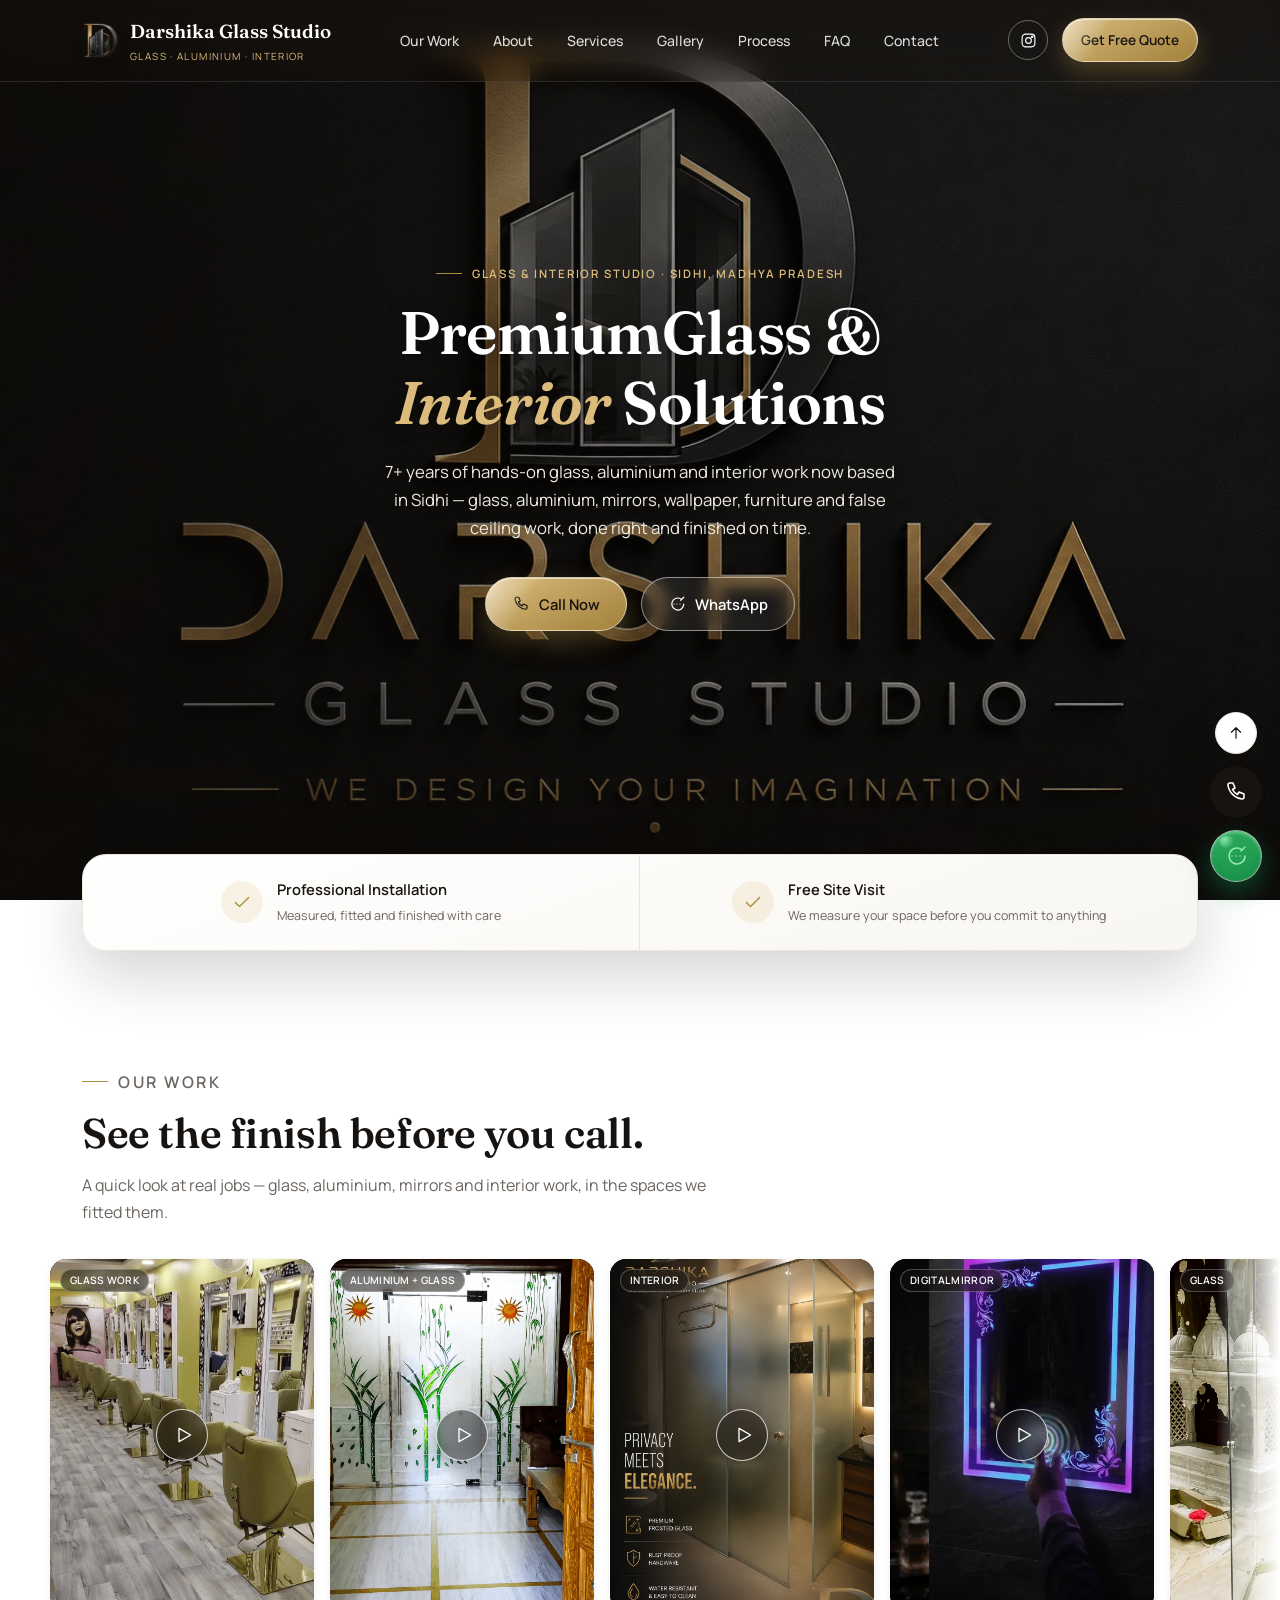
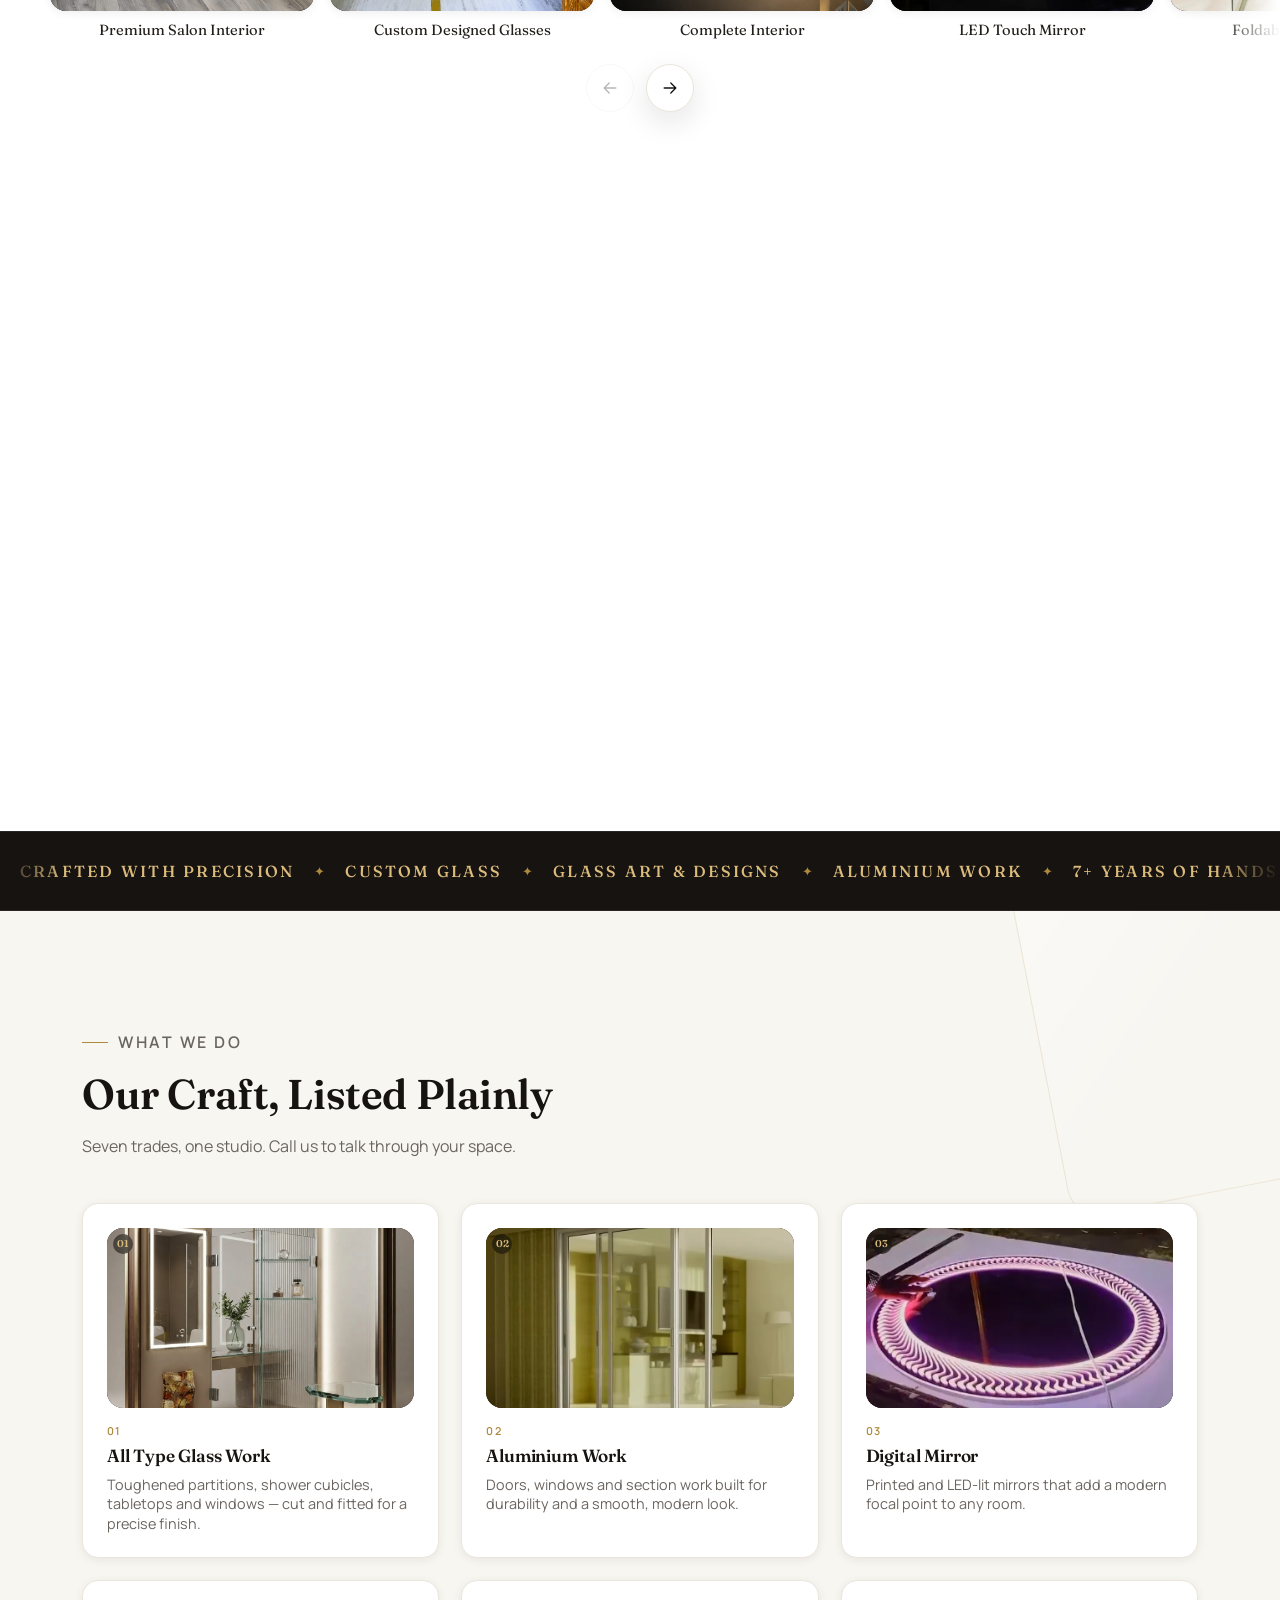
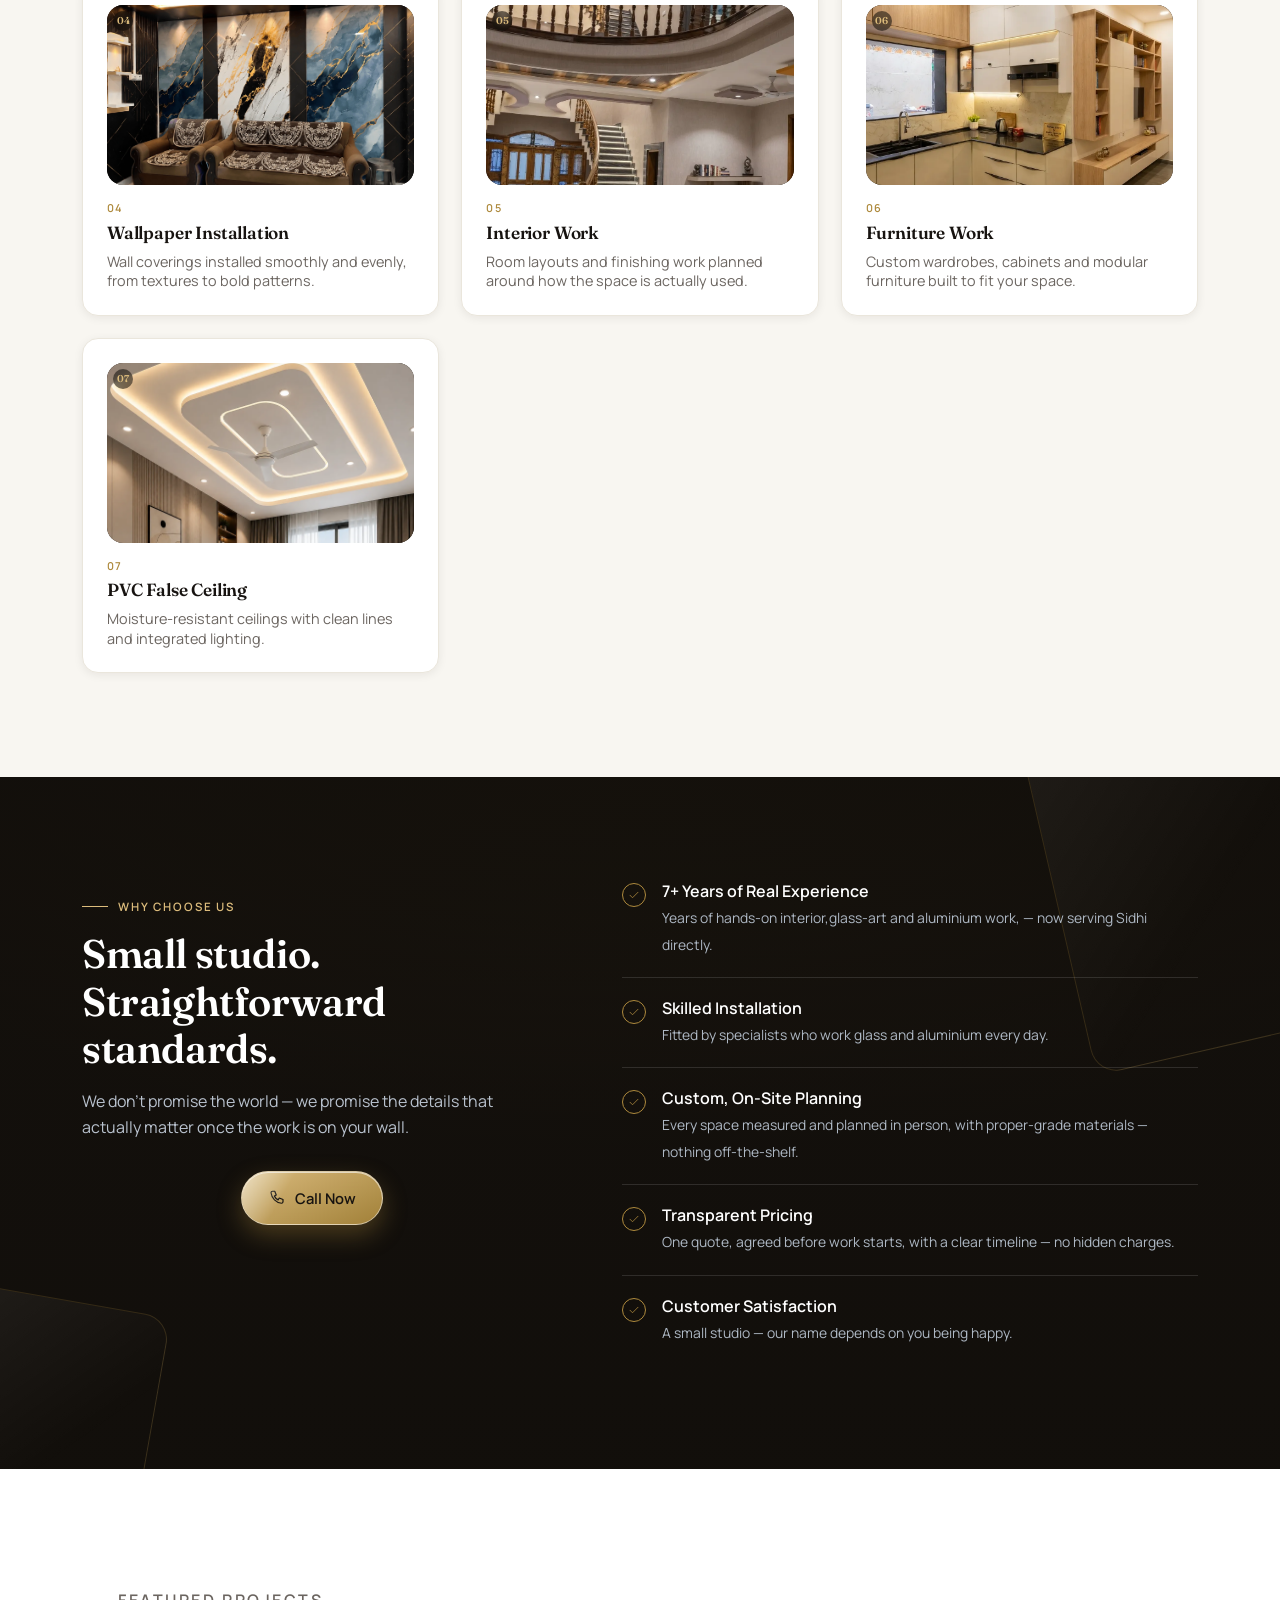
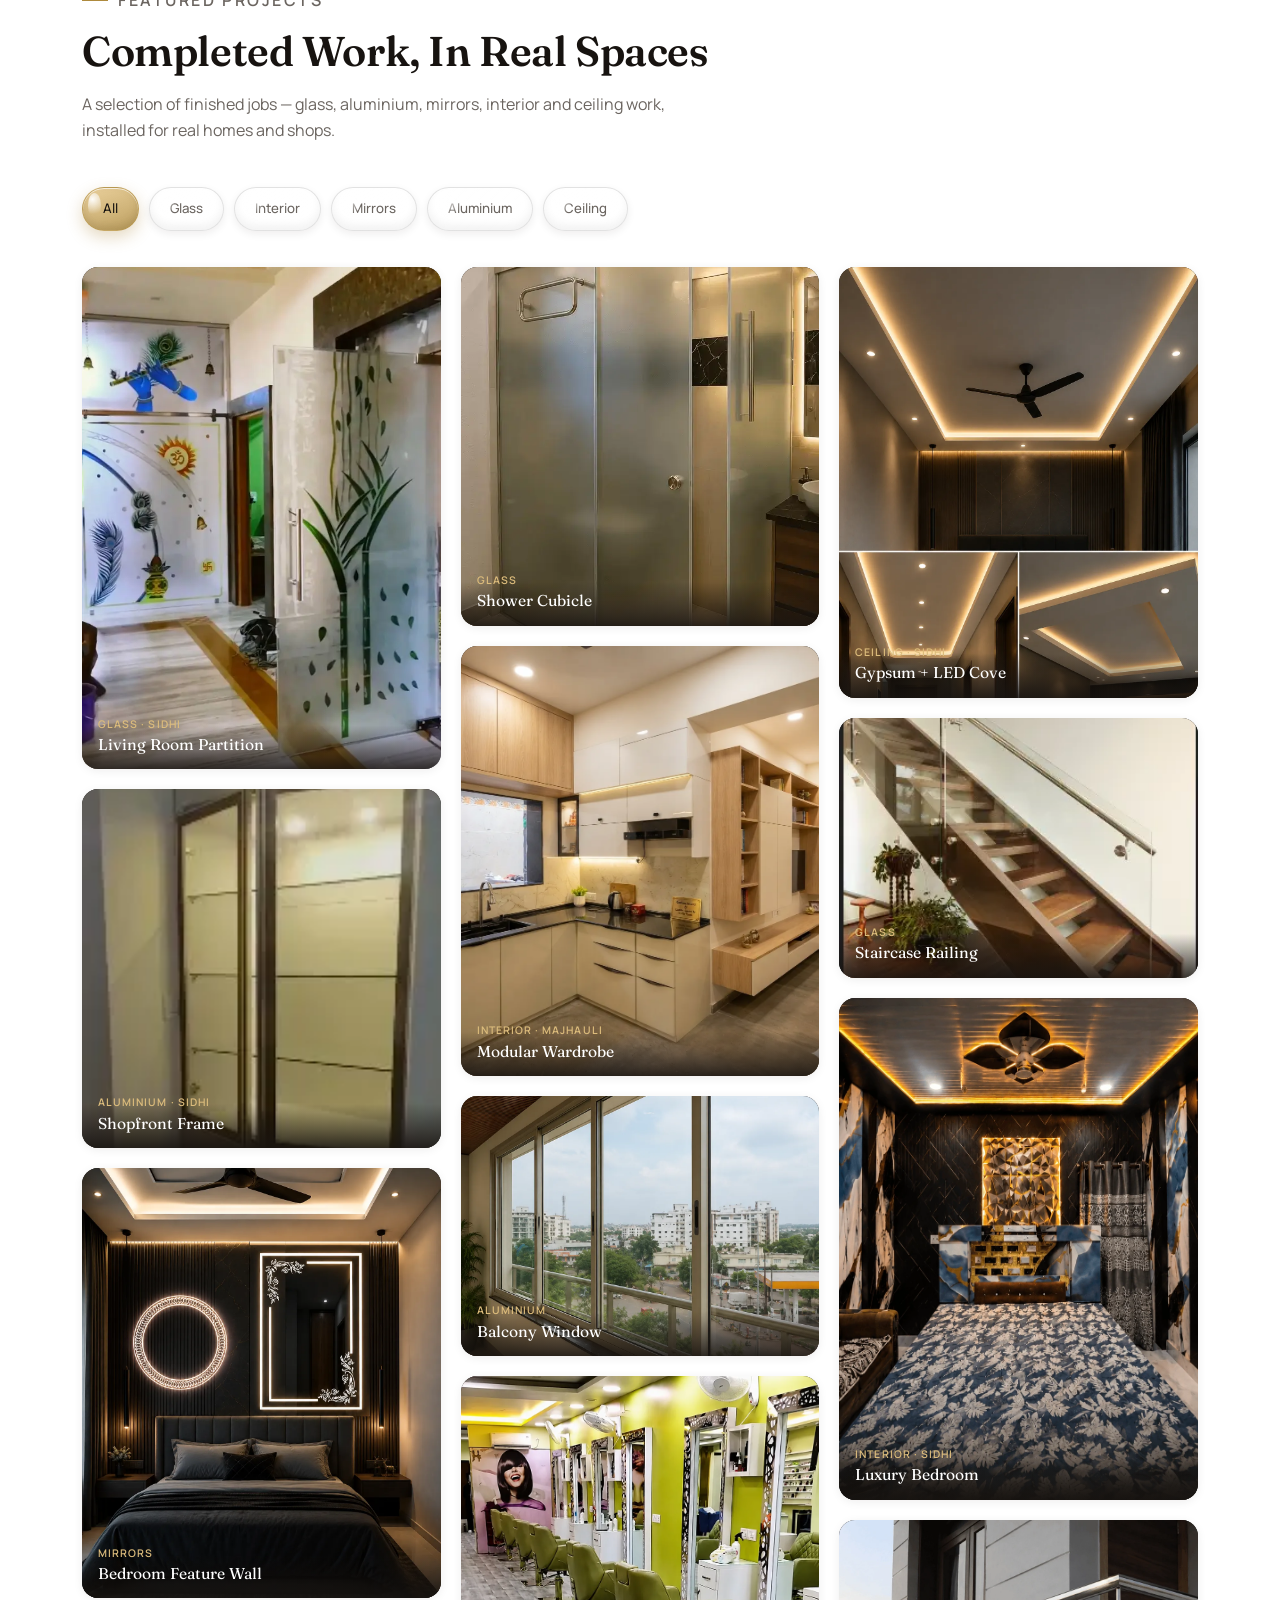
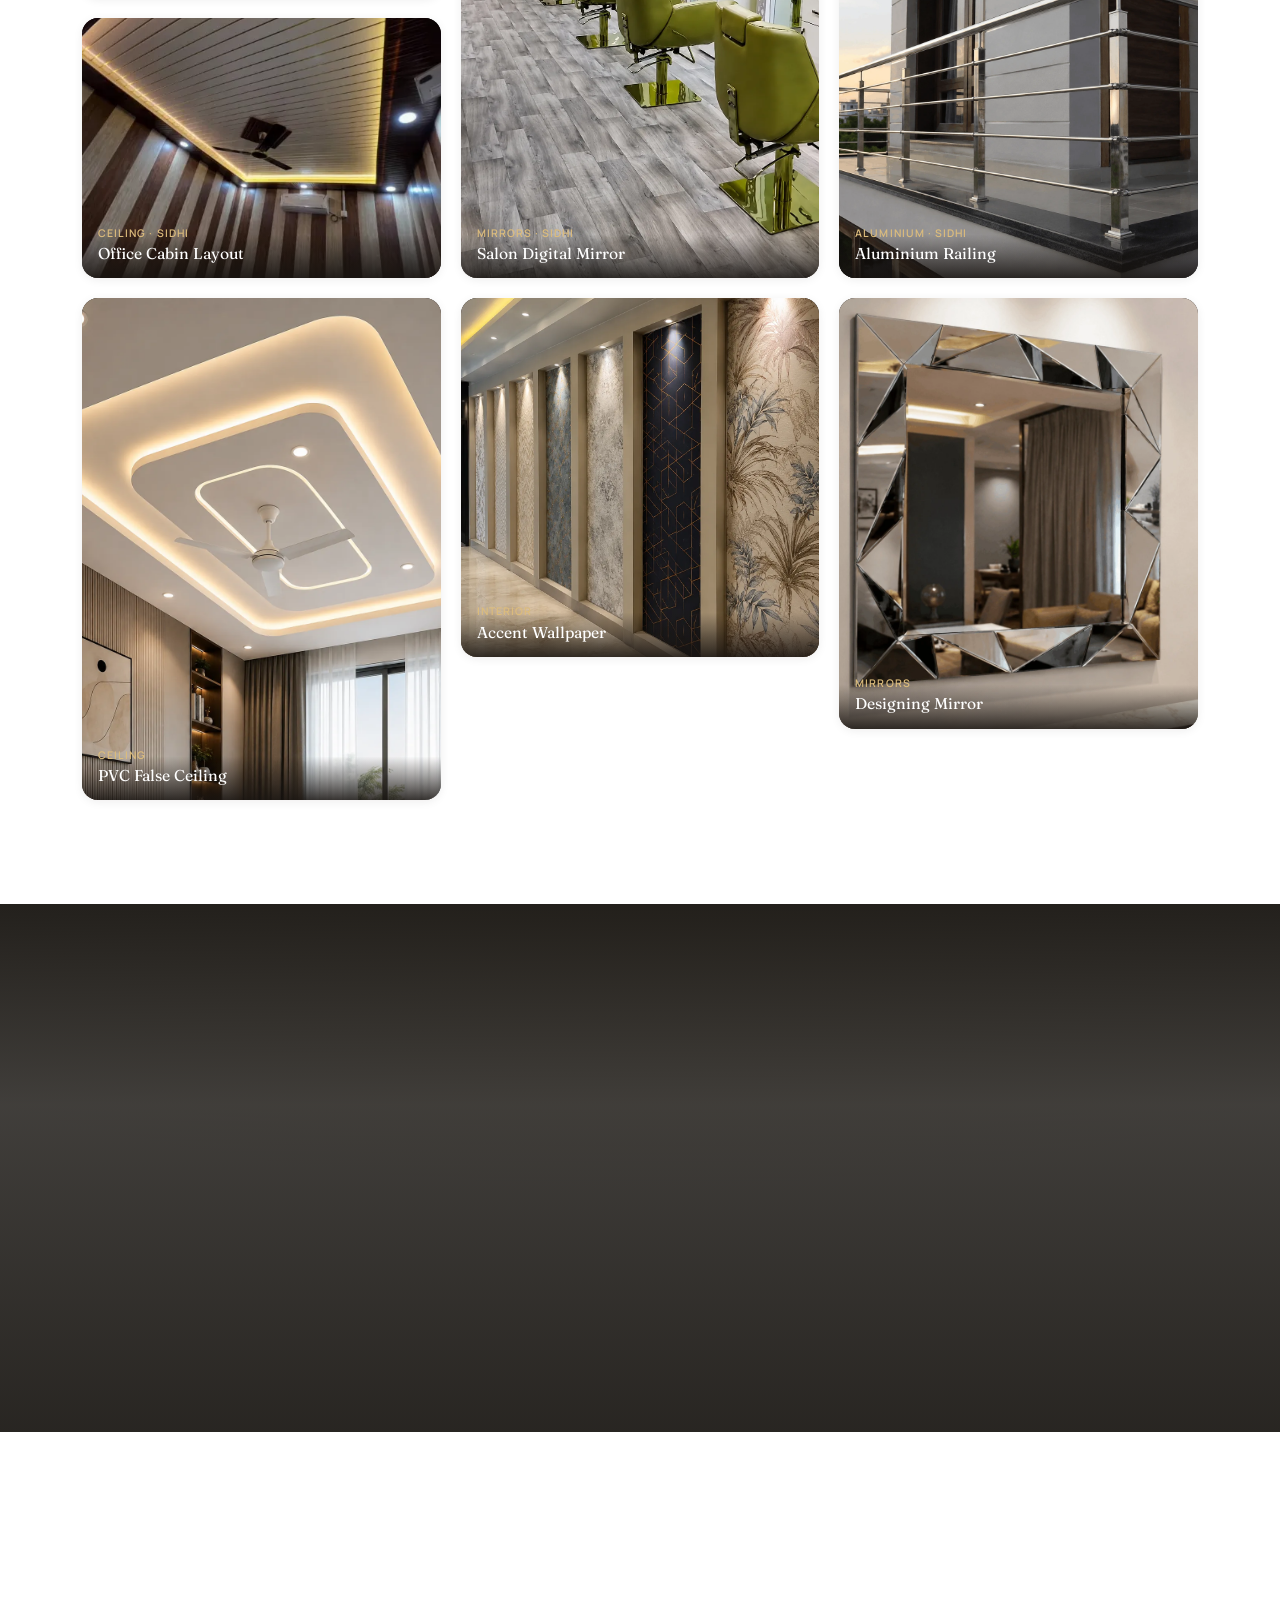
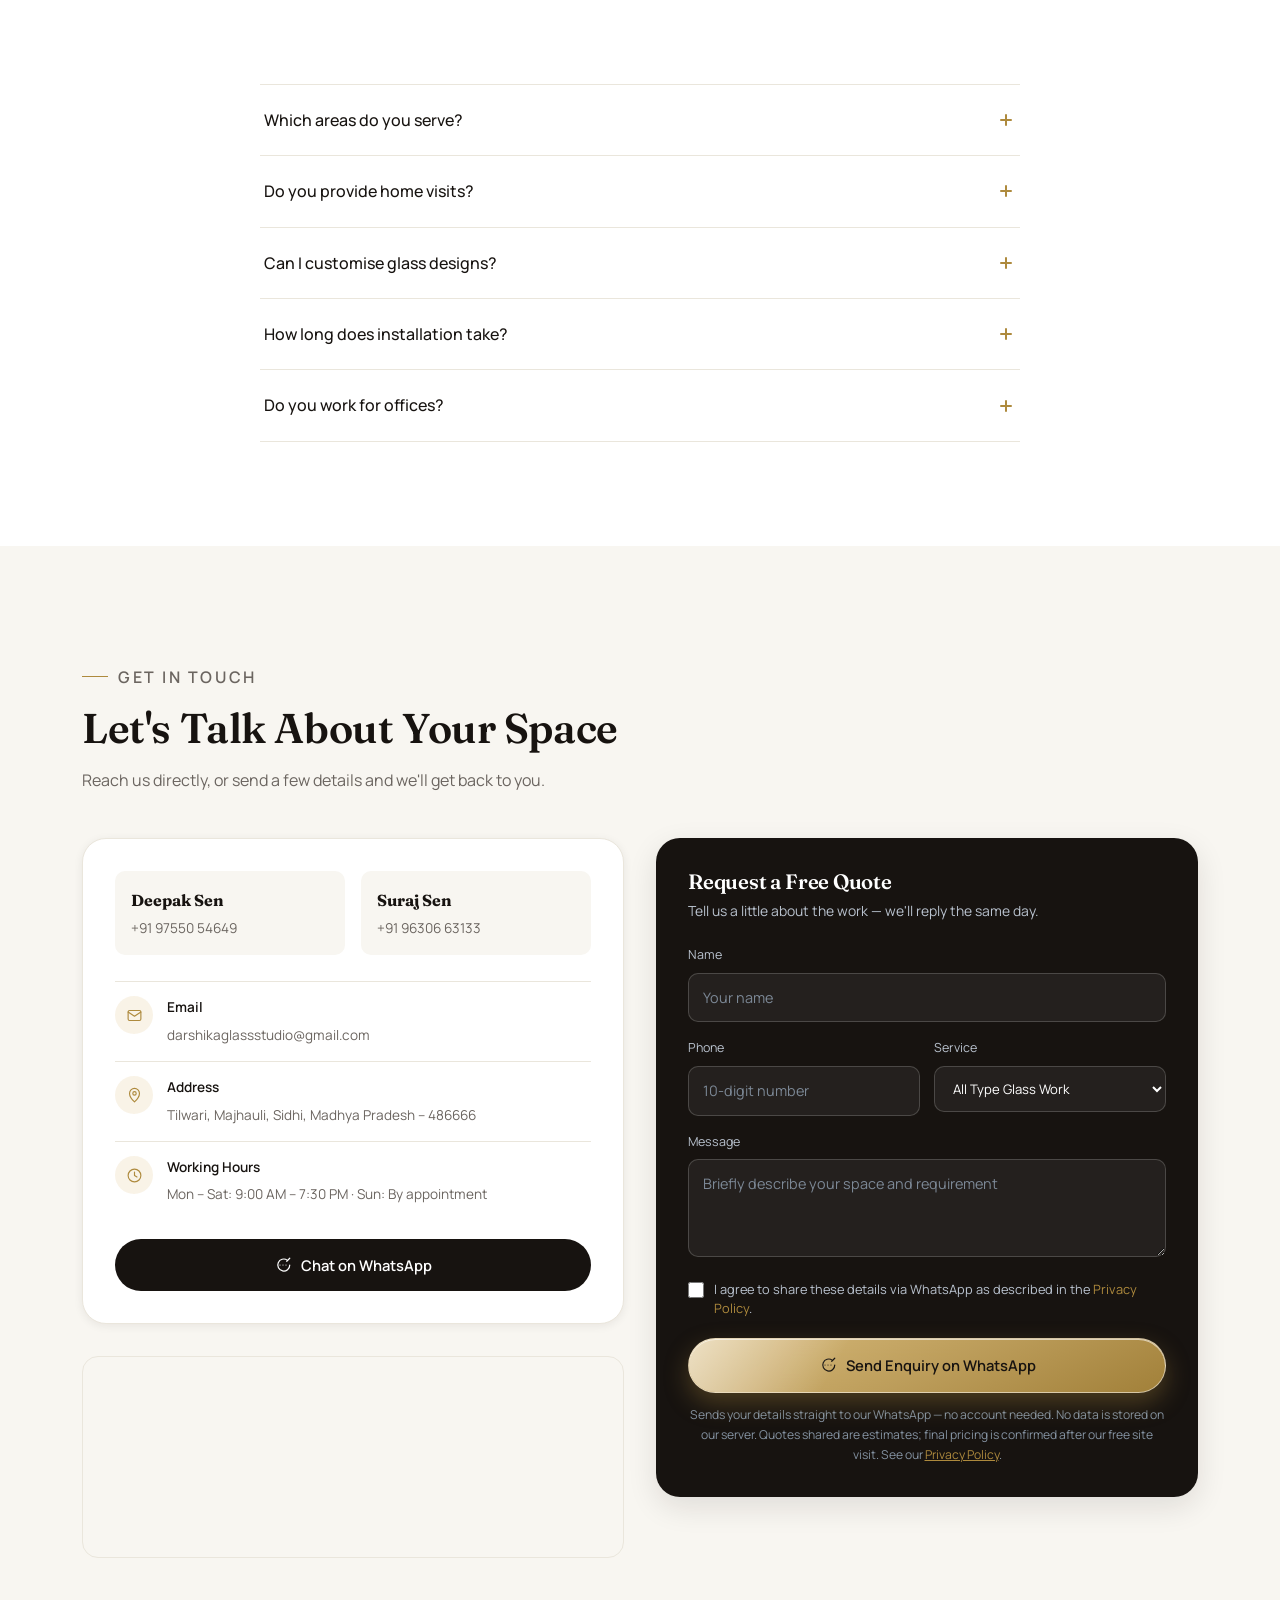
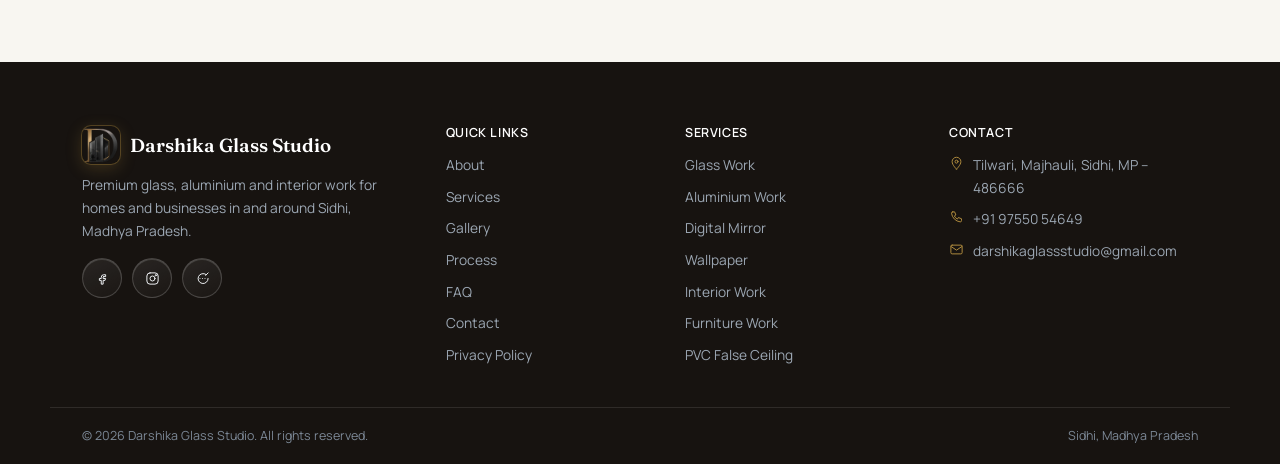
==== commit 088eccd2: "improve text content." ====
--- a/index.html
+++ b/index.html
@@ -1,517 +1,774 @@
-<!DOCTYPE html>
-<html lang="en">
-<head>
-<meta charset="UTF-8">
-<meta name="viewport" content="width=device-width, initial-scale=1, viewport-fit=cover">
-<title>Darshika Glass Studio | Glass, Aluminium & Interior Work in Sidhi, MP</title>
-<meta name="description" content="Darshika Glass Studio — premium glass work, aluminium work, digital mirrors, wallpaper, interior, furniture and PVC false ceiling services in Sidhi, Madhya Pradesh. Free site visit and quote.">
-<meta name="keywords" content="glass work Sidhi, aluminium work Sidhi, digital mirror, wallpaper installation, interior work Madhya Pradesh, PVC false ceiling, Darshika Glass Studio">
-<meta name="robots" content="index, follow">
-<link rel="canonical" href="https://www.darshikaglassstudio.in/">
-
-<!-- Open Graph -->
-<meta property="og:type" content="website">
-<meta property="og:site_name" content="Darshika Glass Studio">
-<meta property="og:title" content="Darshika Glass Studio | Premium Glass &amp; Interior Solutions">
-<meta property="og:description" content="Quality glass, aluminium and interior craftsmanship for homes, offices and shops in and around Sidhi, Madhya Pradesh.">
-<meta property="og:url" content="https://www.darshikaglassstudio.in/">
-<meta property="og:locale" content="en_IN">
-<meta name="twitter:card" content="summary_large_image">
-<meta name="theme-color" content="#171310">
-
-<!-- Favicon: inline SVG diamond mark, zero extra request -->
-<link rel="icon" href="assets/brand/favicon.png">
-
-<!-- Fonts: Playfair Display (display) + Poppins (body/UI), weights trimmed for payload.
-     Loaded as a non-render-blocking stylesheet (preload + swap-on-load) so it
-     fetches in parallel with style.css instead of the two stylesheets being
-     requested one after another — style.css (which controls layout) isn't
-     held up waiting on the Google Fonts CSS to arrive. The <noscript> fallback
-     keeps fonts working if JS is disabled. -->
-<link rel="preconnect" href="https://fonts.googleapis.com">
-<link rel="preconnect" href="https://fonts.gstatic.com" crossorigin>
-<link rel="preload" as="style" href="https://fonts.googleapis.com/css2?family=Fraunces:ital,opsz,wght@0,9..144,500;0,9..144,600;0,9..144,700;1,9..144,500&amp;family=Manrope:wght@400;500;600;700;800&amp;display=swap">
-<link href="https://fonts.googleapis.com/css2?family=Fraunces:ital,opsz,wght@0,9..144,500;0,9..144,600;0,9..144,700;1,9..144,500&amp;family=Manrope:wght@400;500;600;700;800&amp;display=swap" rel="stylesheet" media="print" onload="this.media='all'">
-<noscript><link href="https://fonts.googleapis.com/css2?family=Fraunces:ital,opsz,wght@0,9..144,500;0,9..144,600;0,9..144,700;1,9..144,500&amp;family=Manrope:wght@400;500;600;700;800&amp;display=swap" rel="stylesheet"></noscript>
-
-<!-- Structured data for local SEO -->
-<script type="application/ld+json">
-{
-  "@context": "https://schema.org",
-  "@type": "HomeAndConstructionBusiness",
-  "name": "Darshika Glass Studio",
-  "image": "https://www.darshikaglassstudio.in/og-image.jpg",
-  "description": "Glass work, aluminium work, digital mirrors, wallpaper installation, interior work, furniture work and PVC false ceiling services.",
-  "address": {
-    "@type": "PostalAddress",
-    "streetAddress": "Tilwari, Majhauli",
-    "addressLocality": "Sidhi",
-    "addressRegion": "Madhya Pradesh",
-    "postalCode": "486666",
-    "addressCountry": "IN"
-  },
-  "geo": { "@type": "GeoCoordinates", "latitude": 24.1919538, "longitude": 81.6588555 },
-  "telephone": "+91-97550-54649",
-  "email": "darshikaglassstudio@gmail.com",
-  "openingHours": "Mo-Sa 09:00-19:30",
-  "priceRange": "$$",
-  "areaServed": "Sidhi, Madhya Pradesh"
-}
-</script>
-
-<link rel="stylesheet" href="style.css">
-</head>
-<body>
-
-<!-- ============================= ICON SPRITE ============================= -->
-<svg class="sr-only" aria-hidden="true">
-<symbol id="i-glass" viewBox="0 0 24 24"><rect x="4" y="3" width="16" height="18" rx="1.5"/><path d="M4 8h16M9 3v18"/></symbol>
-<symbol id="i-aluminium" viewBox="0 0 24 24"><rect x="3" y="3" width="18" height="18" rx="1"/><path d="M12 3v18M3 12h18"/></symbol>
-<symbol id="i-mirror" viewBox="0 0 24 24"><rect x="5" y="2" width="14" height="20" rx="7"/><path d="M9 6c-1 2-1 10 0 12"/></symbol>
-<symbol id="i-wallpaper" viewBox="0 0 24 24"><path d="M6 3v18M6 3c4 0 4 4 8 4M6 9c4 0 4 4 8 4M6 15c4 0 4 4 8 4M18 3v18"/></symbol>
-<symbol id="i-interior" viewBox="0 0 24 24"><path d="M4 20v-7a2 2 0 0 1 2-2h12a2 2 0 0 1 2 2v7"/><path d="M2 13l10-8 10 8"/><path d="M9 20v-5h6v5"/></symbol>
-<symbol id="i-furniture" viewBox="0 0 24 24"><path d="M5 12V7a2 2 0 0 1 2-2h10a2 2 0 0 1 2 2v5"/><path d="M4 12h16v5a1 1 0 0 1-1 1h-1v3M6 21v-3H5a1 1 0 0 1-1-1v-5"/></symbol>
-<symbol id="i-ceiling" viewBox="0 0 24 24"><rect x="3" y="4" width="18" height="16" rx="1"/><path d="M3 10h18M3 15h18M9 4v16M15 4v16"/></symbol>
-<symbol id="i-quote" viewBox="0 0 24 24"><rect x="4" y="3" width="16" height="18" rx="2"/><path d="M8 8h8M8 12h8M8 16h5"/></symbol>
-<symbol id="i-tools" viewBox="0 0 24 24"><path d="M14.7 6.3a4 4 0 0 0-5.4 5.4L4 17l3 3 5.3-5.3a4 4 0 0 0 5.4-5.4l-2.6 2.6-2-2z"/></symbol>
-<symbol id="i-check" viewBox="0 0 24 24"><path d="M4 12.5l5 5L20 6.5"/></symbol>
-<symbol id="i-phone" viewBox="0 0 24 24"><path d="M6 3h3l2 5-2.5 1.5a11 11 0 0 0 5 5L15 12l5 2v3a2 2 0 0 1-2 2A16 16 0 0 1 4 5a2 2 0 0 1 2-2z"/></symbol>
-<symbol id="i-chat" viewBox="0 0 24 24"><path d="M21 12a8 8 0 1 1-3.4-6.5"/><path d="M21 3l-4 4"/><path d="M8 12h.01M12 12h.01M16 12h.01"/></symbol>
-<symbol id="i-mail" viewBox="0 0 24 24"><rect x="3" y="5" width="18" height="14" rx="2"/><path d="M3 7l9 6 9-6"/></symbol>
-<symbol id="i-pin" viewBox="0 0 24 24"><path d="M12 21s7-6.5 7-12a7 7 0 1 0-14 0c0 5.5 7 12 7 12z"/><circle cx="12" cy="9" r="2.4"/></symbol>
-<symbol id="i-clock" viewBox="0 0 24 24"><circle cx="12" cy="12" r="9"/><path d="M12 7v5l3.5 2"/></symbol>
-<symbol id="i-arrow" viewBox="0 0 24 24"><path d="M5 12h14M13 6l6 6-6 6"/></symbol>
-<symbol id="i-arrow-left" viewBox="0 0 24 24"><path d="M19 12H5M11 6L5 12l6 6"/></symbol>
-<symbol id="i-menu" viewBox="0 0 24 24"><path d="M4 7h16M4 12h16M4 17h16"/></symbol>
-<symbol id="i-close" viewBox="0 0 24 24"><path d="M5 5l14 14M19 5L5 19"/></symbol>
-<symbol id="i-play" viewBox="0 0 24 24"><path d="M6 4l14 8-14 8V4z"/></symbol>
-<symbol id="i-pause" viewBox="0 0 24 24"><rect x="6" y="4" width="4" height="16" rx="1"/><rect x="14" y="4" width="4" height="16" rx="1"/></symbol>
-<symbol id="i-zoom" viewBox="0 0 24 24"><circle cx="11" cy="11" r="7"/><path d="M21 21l-4.3-4.3M9 11h4M11 9v4"/></symbol>
-<symbol id="i-up" viewBox="0 0 24 24"><path d="M12 19V5M6 11l6-6 6 6"/></symbol>
-<symbol id="i-fb" viewBox="0 0 24 24"><path d="M14 9h3V6h-3a4 4 0 0 0-4 4v2H7v3h3v6h3v-6h3l1-3h-4v-2a1 1 0 0 1 1-1z"/></symbol>
-<symbol id="i-insta" viewBox="0 0 24 24"><rect x="3" y="3" width="18" height="18" rx="5"/><circle cx="12" cy="12" r="4"/><circle cx="17.2" cy="6.8" r="1"/></symbol>
-<symbol id="i-photo" viewBox="0 0 24 24"><rect x="3" y="5" width="18" height="14" rx="2"/><circle cx="8.5" cy="10.5" r="1.6"/><path d="M21 16l-5.5-5.5-4 4-2.5-2.5-5 5"/></symbol>
-</svg>
-
-<!-- ============================= NAVBAR ============================= -->
-<header class="nav" id="nav">
-  <div class="container nav-inner">
-    <a href="#home" class="brand">
-      <img class="brand-mark" src="assets/brand/logo-mark.png" alt="Darshika Glass Studio logo">
-      <span>Darshika Glass Studio<small>Glass &middot; Aluminium &middot; Interior</small></span>
-    </a>
-    <nav class="nav-links" aria-label="Primary">
-      <a href="#work">Our Work</a>
-      <a href="#about">About</a>
-      <a href="#services">Services</a>
-      <a href="#gallery">Gallery</a>
-      <a href="#process">Process</a>
-      <a href="#faq">FAQ</a>
-      <a href="#contact">Contact</a>
-    </nav>
-    <div class="nav-actions">
-      <a href="https://www.instagram.com/darshikaglassstudio/?hl=en" target="_blank" rel="noopener" class="nav-insta" aria-label="Instagram"><svg class="icon" aria-hidden="true"><use href="#i-insta"/></svg></a>
-      <a href="#contact" class="btn btn-gold btn-sm nav-cta">Get Free Quote</a>
-    </div>
-    <button class="nav-burger" id="burgerBtn" aria-label="Open menu" aria-expanded="false">
-      <svg class="icon icon-menu" aria-hidden="true"><use href="#i-menu"/></svg>
-      <svg class="icon icon-close" aria-hidden="true"><use href="#i-close"/></svg>
-    </button>
-  </div>
-</header>
-
-<div class="mobile-menu" id="mobileMenu">
-  <a href="#work">Our Work</a>
-  <a href="#about">About</a>
-  <a href="#services">Services</a>
-  <a href="#gallery">Gallery</a>
-  <a href="#process">Process</a>
-  <a href="#faq">FAQ</a>
-  <a href="#contact">Contact</a>
-  <div class="mm-actions">
-    <a href="tel:+919755054649" class="btn btn-outline">Call Now</a>
-    <a href="#contact" class="btn btn-gold">Get Free Quote</a>
-  </div>
-  <div class="mm-social">
-    <a href="https://www.instagram.com/darshikaglassstudio/?hl=en" target="_blank" rel="noopener" aria-label="Instagram"><svg class="icon" aria-hidden="true"><use href="#i-insta"/></svg></a>
-  </div>
-</div>
-
-<!-- ============================= HERO ============================= -->
-<section class="hero" id="home">
-  <!--
-    Hero media: image always loads first (fast, works on any connection).
-    To switch the real video on later, just fill in the <source src="..."> below —
-    the script auto-detects slow/data-saver connections and keeps the image only in that case.
-  -->
-  <div class="hero-bg" aria-hidden="true">
-    <img class="hero-media" id="heroPoster" src="assets/hero/hero-poster.jpg" alt="" fetchpriority="high">
-    <video class="hero-media hero-video" id="heroVideo" muted loop playsinline preload="none" poster="assets/hero/hero-poster.jpg">
-      <source src="assets/hero/hero-bg.mp4" type="video/mp4">
-    </video>
-  </div>
-  <div class="hero-scrim" aria-hidden="true"></div>
-  <div class="container hero-inner reveal" id="heroReveal">
-    <p class="eyebrow">Glass &amp; Interior Studio &middot; Sidhi, Madhya Pradesh</p>
-    <h1>Premium<br class="hero-brk">Glass &amp;<br class="hero-brk"> <em>Interior</em><br class="hero-brk"> Solutions</h1>
-    <p class="lead">Transforming homes and commercial spaces with quality craftsmanship — glass, aluminium, mirrors, wallpaper, furniture and false ceiling work, done right and finished on time.</p>
-    <div class="hero-actions">
-      <a href="tel:+919755054649" class="btn btn-gold"><svg class="icon" aria-hidden="true"><use href="#i-phone"/></svg>Call Now</a>
-      <a href="https://wa.me/919755054649?text=Hi%20Darshika%20Glass%20Studio%2C%20I%27d%20like%20to%20know%20more%20about%20your%20services." target="_blank" rel="noopener" class="btn btn-outline"><svg class="icon" aria-hidden="true"><use href="#i-chat"/></svg>WhatsApp</a>
-    </div>
-  </div>
-</section>
-
-<div class="container trust-bar reveal">
-  <div class="trust-card">
-    <div class="trust-item">
-      <div class="icon-wrap"><svg class="icon" aria-hidden="true"><use href="#i-check"/></svg></div>
-      <div><strong>Professional Installation</strong><span>Measured, fitted and finished with care</span></div>
-    </div>
-    <div class="trust-item">
-      <div class="icon-wrap"><svg class="icon" aria-hidden="true"><use href="#i-check"/></svg></div>
-      <div><strong>Free Site Visit</strong><span>We measure your space before you commit to anything</span></div>
-    </div>
-  </div>
-</div>
-
-<!-- ============================= OUR WORK (fast visual proof) ============================= -->
-<section class="section work" id="work">
-  <div class="container">
-    <div class="section-head reveal">
-      <p class="eyebrow">Our Work</p>
-      <h2>See the finish before you call.</h2>
-      <p>A quick look at real jobs — glass, aluminium, mirrors and interior work, in the spaces we fitted them.</p>
-    </div>
-  </div>
-  <div class="work-track-wrap reveal">
-    <div class="work-track" id="workTrack" aria-label="Recent project photos and clips">
-      <div class="work-track-inner" id="workTrackInner">
-        <!-- Populated by JS from the WORK array below -->
-      </div>
-    </div>
-  </div>
-  <div class="work-nav" id="workNav">
-    <button type="button" class="work-arrow work-arrow-prev" id="workPrev" aria-label="Previous videos"><svg class="icon" aria-hidden="true"><use href="#i-arrow-left"/></svg></button>
-    <button type="button" class="work-arrow work-arrow-next" id="workNext" aria-label="Next videos"><svg class="icon" aria-hidden="true"><use href="#i-arrow"/></svg></button>
-  </div>
-  <div class="work-dots" id="workDots" aria-hidden="true"></div>
-  <div class="container work-cta reveal">
-    <a href="https://wa.me/919755054649?text=Hi%20Darshika%20Glass%20Studio%2C%20I%20saw%20your%20work%20and%20I%27d%20like%20a%20free%20quote." target="_blank" rel="noopener" class="btn btn-navy"><svg class="icon" aria-hidden="true"><use href="#i-chat"/></svg>Get a Free Quote on This Work</a>
-    <a href="#gallery" class="text-link">See full gallery <svg class="icon" aria-hidden="true"><use href="#i-arrow"/></svg></a>
-  </div>
-</section>
-
-<!-- ============================= ABOUT ============================= -->
-<section class="section" id="about">
-  <div class="container about-grid">
-
-    <div class="about-founders reveal">
-      <div class="founder-photo">
-        <img src="assets/brand/founders.jpg" alt="Deepak Sen and Suraj Sen, founders of Darshika Glass Studio" loading="lazy">
-      </div>
-      <div class="names"><strong>Deepak Sen<br>&amp; Suraj Sen</strong><span>Founders, Darshika Glass Studio</span></div>
-    </div>
-
-    <div class="about-text reveal">
-      <p class="eyebrow">About the Studio</p>
-      <h2>Built on craftsmanship, run like a workshop.</h2>
-      <p>Darshika Glass Studio is a local studio in Sidhi dedicated to quality craftsmanship and honest work. We're a small, hands-on team — when you call, you speak directly to the people who will measure your space and install the work themselves.</p>
-      <p>We specialise in customised glass, aluminium and interior solutions for homes, offices, shops and commercial spaces, planning each job around how the space is actually used rather than fitting it to a standard template.</p>
-      <ul class="about-tags">
-        <li>Homes</li><li>Offices</li><li>Shops</li><li>Commercial Spaces</li>
-      </ul>
-    </div>
-  </div>
-</section>
-
-<!-- ============================= MARQUEE ============================= -->
-<section class="marquee-section" aria-hidden="true">
-  <div class="marquee-track">
-    <div class="marquee-group">
-      <span>CRAFTED WITH PRECISION</span><span class="marquee-dot">✦</span>
-      <span>CUSTOM GLASS</span><span class="marquee-dot">✦</span>
-      <span>GLASS ART &amp; DESIGNS</span><span class="marquee-dot">✦</span>
-      <span>ALUMINIUM WORK</span><span class="marquee-dot">✦</span>
-      <span>INTERIOR SOLUTIONS</span><span class="marquee-dot">✦</span>
-      <span>MADE FOR YOUR SPACE</span><span class="marquee-dot">✦</span>
-    </div>
-    <div class="marquee-group">
-      <span>CRAFTED WITH PRECISION</span><span class="marquee-dot">✦</span>
-      <span>CUSTOM GLASS</span><span class="marquee-dot">✦</span>
-      <span>GLASS ART &amp; DESIGNS</span><span class="marquee-dot">✦</span>
-      <span>ALUMINIUM WORK</span><span class="marquee-dot">✦</span>
-      <span>INTERIOR SOLUTIONS</span><span class="marquee-dot">✦</span>
-      <span>MADE FOR YOUR SPACE</span><span class="marquee-dot">✦</span>
-    </div>
-  </div>
-</section>
-
-<!-- ============================= SERVICES ============================= -->
-<section class="section section-soft services-section" id="services">
-  <div class="container">
-    <div class="section-head reveal">
-      <p class="eyebrow">What We Do</p>
-      <h2>Our Craft, Listed Plainly</h2>
-      <p>Seven trades, one studio. Call us to talk through your space.</p>
-    </div>
-
-    <div class="services-list reveal" id="servicesList">
-      <!-- rows injected structurally below -->
-    </div>
-  </div>
-</section>
-
-<!-- ============================= WHY CHOOSE US ============================= -->
-<section class="section section-navy parallax-section" id="why">
-  <div class="why-section__bg parallax-bg" data-bg="assets/process/why-visual.jpg" aria-hidden="true"></div>
-  <div class="parallax-overlay" aria-hidden="true"></div>
-  <div class="container why-grid">
-    <div class="why-lede reveal">
-      <p class="eyebrow">Why Choose Us</p>
-      <h2>Small studio.<br>Straightforward standards.</h2>
-      <p>We don't promise the world — we promise the details that actually matter once the work is on your wall.</p>
-      <div class="hero-actions" style="margin-top:30px">
-        <a href="tel:+919755054649" class="btn btn-gold"><svg class="icon" aria-hidden="true"><use href="#i-phone"/></svg>Call Now</a>
-      </div>
-    </div>
-    <ul class="why-list reveal">
-      <li><div class="why-check"><svg class="icon" aria-hidden="true"><use href="#i-check"/></svg></div><div><strong>Quality Materials</strong><span>Trusted brands and proper-grade materials — never the cheapest option.</span></div></li>
-      <li><div class="why-check"><svg class="icon" aria-hidden="true"><use href="#i-check"/></svg></div><div><strong>Skilled Installation</strong><span>Fitted by specialists who work glass and aluminium every day.</span></div></li>
-      <li><div class="why-check"><svg class="icon" aria-hidden="true"><use href="#i-check"/></svg></div><div><strong>Custom Designs</strong><span>Every space measured and planned on site — nothing off-the-shelf.</span></div></li>
-      <li><div class="why-check"><svg class="icon" aria-hidden="true"><use href="#i-check"/></svg></div><div><strong>Affordable Pricing</strong><span>Fair, transparent pricing with no hidden costs.</span></div></li>
-      <li><div class="why-check"><svg class="icon" aria-hidden="true"><use href="#i-check"/></svg></div><div><strong>Timely Delivery</strong><span>Timeline agreed upfront, with updates if anything changes.</span></div></li>
-      <li><div class="why-check"><svg class="icon" aria-hidden="true"><use href="#i-check"/></svg></div><div><strong>Customer Satisfaction</strong><span>A small studio — our name depends on you being happy.</span></div></li>
-    </ul>
-  </div>
-</section>
-
-<!-- ============================= FEATURED PROJECTS ============================= -->
-<section class="section" id="gallery">
-  <div class="container">
-    <div class="section-head reveal">
-      <p class="eyebrow">Featured Projects</p>
-      <h2>Completed Work, In Real Spaces</h2>
-      <p>A selection of finished jobs — glass, aluminium, mirrors, interior and ceiling work, installed for real homes and shops.</p>
-    </div>
-
-    <div class="filter-row reveal" id="filterRow">
-      <button class="filter-btn" data-filter="all">All</button>
-      <button class="filter-btn" data-filter="glass">Glass</button>
-      <button class="filter-btn" data-filter="interior">Interior</button>
-      <button class="filter-btn" data-filter="mirrors">Mirrors</button>
-      <button class="filter-btn" data-filter="aluminium">Aluminium</button>
-      <button class="filter-btn" data-filter="ceiling">Ceiling</button>
-    </div>
-
-    <div class="gallery-grid reveal" id="galleryGrid"></div>
-  </div>
-</section>
-
-<!-- ============================= PROCESS ============================= -->
-<section class="section process-section parallax-section" id="process">
-  <div class="process-section__bg parallax-bg" data-bg="assets/process/process-visual.webp" aria-hidden="true"></div>
-  <div class="container">
-    <div class="section-head center reveal" style="margin-inline:auto">
-      <p class="eyebrow" style="justify-content:center">Working Process</p>
-      <h2>From First Call to Finished&nbsp;Job</h2>
-      <p>See how a project comes together, start to finish</p>
-    </div>
-
-    <ol class="process-list reveal">
-      <li class="process-item">
-        <div class="process-visual"><div class="process-icon"><svg class="icon" aria-hidden="true"><use href="#i-chat"/></svg></div><span class="process-num">1</span></div>
-        <div class="process-body"><h3>Contact Us</h3><p>Call or WhatsApp us with what you need — even a rough idea is fine.</p></div>
-      </li>
-      <li class="process-item">
-        <div class="process-visual"><div class="process-icon"><svg class="icon" aria-hidden="true"><use href="#i-pin"/></svg></div><span class="process-num">2</span></div>
-        <div class="process-body"><h3>Site Visit</h3><p>We visit your space, take measurements and understand the layout.</p></div>
-      </li>
-      <li class="process-item">
-        <div class="process-visual"><div class="process-icon"><svg class="icon" aria-hidden="true"><use href="#i-quote"/></svg></div><span class="process-num">3</span></div>
-        <div class="process-body"><h3>Free Estimate</h3><p>You get a clear, itemised quote before any work begins.</p></div>
-      </li>
-      <li class="process-item">
-        <div class="process-visual"><div class="process-icon"><svg class="icon" aria-hidden="true"><use href="#i-tools"/></svg></div><span class="process-num">4</span></div>
-        <div class="process-body"><h3>Installation</h3><p>Our team fits the work cleanly, with minimal disruption to your space.</p></div>
-      </li>
-      <li class="process-item">
-        <div class="process-visual"><div class="process-icon"><svg class="icon" aria-hidden="true"><use href="#i-check"/></svg></div><span class="process-num">5</span></div>
-        <div class="process-body"><h3>Project Completion</h3><p>A final walkthrough together, so you're happy before we call it done.</p></div>
-      </li>
-    </ol>
-  </div>
-</section>
-
-<!-- ============================= FAQ ============================= -->
-<section class="section" id="faq">
-  <div class="container">
-    <div class="section-head center reveal" style="margin-inline:auto">
-      <p class="eyebrow" style="justify-content:center">FAQ</p>
-      <h2>Common Questions</h2>
-    </div>
-    <div class="faq-wrap reveal" id="faqWrap"></div>
-  </div>
-</section>
-
-<!-- ============================= CONTACT ============================= -->
-<section class="section section-soft" id="contact">
-  <div class="container">
-    <div class="section-head reveal">
-      <p class="eyebrow">Get In Touch</p>
-      <h2>Let's Talk About Your Space</h2>
-      <p>Reach us directly, or send a few details and we'll get back to you.</p>
-    </div>
-
-    <div class="contact-grid">
-      <div class="reveal contact-info">
-        <div class="contact-card">
-          <div class="contact-people">
-            <div class="person"><strong>Deepak Sen</strong><a href="tel:+919755054649">+91 97550 54649</a></div>
-            <div class="person"><strong>Suraj Sen</strong><a href="tel:+919630663133">+91 96306 63133</a></div>
-          </div>
-          <div class="contact-line">
-            <div class="icon-wrap"><svg class="icon" aria-hidden="true"><use href="#i-mail"/></svg></div>
-            <div><strong>Email</strong><a href="mailto:darshikaglassstudio@gmail.com">darshikaglassstudio@gmail.com</a></div>
-          </div>
-          <div class="contact-line">
-            <div class="icon-wrap"><svg class="icon" aria-hidden="true"><use href="#i-pin"/></svg></div>
-            <div><strong>Address</strong><span>Tilwari, Majhauli, Sidhi, Madhya Pradesh – 486666</span></div>
-          </div>
-          <div class="contact-line">
-            <div class="icon-wrap"><svg class="icon" aria-hidden="true"><use href="#i-clock"/></svg></div>
-            <div><strong>Working Hours</strong><span>Mon – Sat: 9:00 AM – 7:30 PM · Sun: By appointment</span></div>
-          </div>
-          <a href="https://wa.me/919755054649" target="_blank" rel="noopener" class="btn btn-navy btn-block" style="margin-top:18px"><svg class="icon" aria-hidden="true"><use href="#i-chat"/></svg>Chat on WhatsApp</a>
-        </div>
-      </div>
-
-      <div class="reveal contact-form-wrap">
-        <form class="quote-form" id="quoteForm">
-          <h3>Request a Free Quote</h3>
-          <p>Tell us a little about the work — we'll reply the same day.</p>
-
-          <div id="formFields">
-            <div class="field"><label for="qName">Name</label><input id="qName" type="text" placeholder="Your name" required></div>
-            <div class="field-row">
-              <div class="field"><label for="qPhone">Phone</label><input id="qPhone" type="tel" placeholder="10-digit number" required></div>
-              <div class="field"><label for="qService">Service</label>
-                <select id="qService">
-                  <option>All Type Glass Work</option>
-                  <option>Aluminium Work</option>
-                  <option>Digital Mirror</option>
-                  <option>Wallpaper Installation</option>
-                  <option>Interior Work</option>
-                  <option>Furniture Work</option>
-                  <option>PVC False Ceiling</option>
-                  <option>Not sure yet</option>
-                </select>
-              </div>
-            </div>
-            <div class="field"><label for="qMsg">Message</label><textarea id="qMsg" rows="3" placeholder="Briefly describe your space and requirement"></textarea></div>
-            <div class="field field-consent">
-              <label>
-                <input type="checkbox" id="qConsent" required>
-                <span>I agree to share these details via WhatsApp as described in the <a href="privacy.html">Privacy Policy</a>.</span>
-              </label>
-            </div>
-            <button type="submit" class="btn btn-gold btn-block"><svg class="icon" aria-hidden="true"><use href="#i-chat"/></svg>Send Enquiry on WhatsApp</button>
-            <p class="form-note">Sends your details straight to our WhatsApp — no account needed. No data is stored on our server. Quotes shared are estimates; final pricing is confirmed after our free site visit. See our <a href="privacy.html" style="color:var(--gold);text-decoration:underline">Privacy Policy</a>.</p>
-          </div>
-
-          <div class="form-success" id="formSuccess">
-            <svg class="icon" aria-hidden="true"><use href="#i-check"/></svg>
-            <h3 style="margin-top:6px">Opening WhatsApp…</h3>
-            <p style="margin-top:6px">If it didn't open automatically, call us directly at <a href="tel:+919755054649" style="color:#DCBC7C">+91 97550 54649</a>.</p>
-          </div>
-        </form>
-      </div>
-
-      <div class="map-wrap-outer reveal">
-        <div class="map-wrap">
-          <iframe src="https://www.google.com/maps?q=24.1919538,81.6588555&z=17&hl=en&output=embed" loading="lazy" referrerpolicy="no-referrer-when-downgrade" title="Darshika Glass Studio location map"></iframe>
-        </div>
-      </div>
-    </div>
-  </div>
-</section>
-
-<!-- ============================= FOOTER ============================= -->
-<footer class="footer">
-  <div class="container footer-grid">
-    <div class="footer-brand">
-      <a href="#home" class="brand">
-        <img class="brand-mark" src="assets/brand/logo-mark.png" alt="Darshika Glass Studio logo">
-        <span>Darshika Glass Studio</span>
-      </a>
-      <p>Premium glass, aluminium and interior work for homes and businesses in and around Sidhi, Madhya Pradesh.</p>
-      <div class="social-row">
-        <a href="https://www.facebook.com/darshikaglassstudio/" target="_blank" rel="noopener" aria-label="Facebook"><svg class="icon" aria-hidden="true"><use href="#i-fb"/></svg></a>
-        <a href="https://www.instagram.com/darshikaglassstudio/?hl=en" target="_blank" rel="noopener" aria-label="Instagram"><svg class="icon" aria-hidden="true"><use href="#i-insta"/></svg></a>
-        <a href="https://wa.me/919755054649" target="_blank" rel="noopener" aria-label="WhatsApp"><svg class="icon" aria-hidden="true"><use href="#i-chat"/></svg></a>
-      </div>
-    </div>
-    <div class="footer-col--links">
-      <h4>Quick Links</h4>
-      <div class="footer-links">
-        <a href="#about">About</a><a href="#services">Services</a><a href="#gallery">Gallery</a><a href="#process">Process</a><a href="#faq">FAQ</a><a href="#contact">Contact</a><a href="privacy.html">Privacy Policy</a>
-      </div>
-    </div>
-    <div class="footer-col--services">
-      <h4>Services</h4>
-      <div class="footer-links">
-        <a href="#services">Glass Work</a><a href="#services">Aluminium Work</a><a href="#services">Digital Mirror</a><a href="#services">Wallpaper</a><a href="#services">Interior Work</a><a href="#services">Furniture Work</a><a href="#services">PVC False Ceiling</a>
-      </div>
-    </div>
-    <div class="footer-col--contact">
-      <h4>Contact</h4>
-      <ul class="footer-contact">
-        <li><svg class="icon" aria-hidden="true"><use href="#i-pin"/></svg><span>Tilwari, Majhauli, Sidhi, MP – 486666</span></li>
-        <li><svg class="icon" aria-hidden="true"><use href="#i-phone"/></svg><span>+91 97550 54649</span></li>
-        <li><svg class="icon" aria-hidden="true"><use href="#i-mail"/></svg><span>darshikaglassstudio@gmail.com</span></li>
-      </ul>
-    </div>
-  </div>
-  <div class="container footer-bottom">
-    <span>&copy; <span id="yearNow">2026</span> Darshika Glass Studio. All rights reserved.</span>
-    <span>Sidhi, Madhya Pradesh</span>
-  </div>
-</footer>
-
-<!-- ============================= FLOATING UI ============================= -->
-<div class="float-stack">
-  <button class="float-btn top-btn" id="topBtn" aria-label="Back to top"><svg class="icon" aria-hidden="true"><use href="#i-up"/></svg></button>
-  <a href="tel:+919755054649" class="float-btn call-btn" aria-label="Call now"><svg class="icon" aria-hidden="true"><use href="#i-phone"/></svg></a>
-  <a href="https://wa.me/919755054649" target="_blank" rel="noopener" class="float-btn wa-btn" aria-label="Chat on WhatsApp"><span class="pulse" aria-hidden="true"></span><svg class="icon" aria-hidden="true"><use href="#i-chat"/></svg></a>
-</div>
-
-<!-- ============================= SERVICE MODAL ============================= -->
-<div class="modal" id="serviceModal">
-  <div class="modal-card">
-    <button class="modal-close" id="modalClose" aria-label="Close"><svg class="icon" aria-hidden="true"><use href="#i-close"/></svg></button>
-    <div class="modal-icon"><svg class="icon" id="modalIcon" aria-hidden="true"><use href="#i-glass"/></svg></div>
-    <h3 id="modalTitle">Service</h3>
-    <p id="modalDesc">Description</p>
-    <div class="modal-actions">
-      <a href="#" id="modalWa" target="_blank" rel="noopener" class="btn btn-gold"><svg class="icon" aria-hidden="true"><use href="#i-chat"/></svg>Ask About This</a>
-      <a href="tel:+919755054649" class="btn btn-ghost">Call Instead</a>
-    </div>
-  </div>
-</div>
-
-<!-- ============================= LIGHTBOX ============================= -->
-<div class="lightbox" id="lightbox">
-  <div class="lightbox-body">
-    <button class="lightbox-close" id="lbClose" aria-label="Close"><svg class="icon" aria-hidden="true"><use href="#i-close"/></svg></button>
-    <button class="lightbox-prev" id="lbPrev" aria-label="Previous"><svg class="icon" aria-hidden="true"><use href="#i-arrow-left"/></svg></button>
-    <div class="lightbox-media" id="lbTile">
-      <img id="lbImage" src="" alt="" onerror="this.closest('.lightbox-media').classList.add('img-missing')">
-      <div class="cap"><span class="cap-tag" id="lbTag">Glass</span><span class="cap-title" id="lbTitle">Project</span></div>
-    </div>
-    <button class="lightbox-next" id="lbNext" aria-label="Next"><svg class="icon" aria-hidden="true"><use href="#i-arrow"/></svg></button>
-  </div>
-</div>
-
-<script src="script.js"></script>
-</body>
-</html>+<!DOCTYPE html>
+<html lang="en">
+
+<head>
+  <meta charset="UTF-8">
+  <meta name="viewport" content="width=device-width, initial-scale=1, viewport-fit=cover">
+  <title>Darshika Glass Studio | Glass, Aluminium & Interior Work in Sidhi, MP</title>
+  <meta name="description"
+    content="Darshika Glass Studio — premium glass work, aluminium work, digital mirrors, wallpaper, interior, furniture and PVC false ceiling services in Sidhi, Madhya Pradesh. Free site visit and quote.">
+  <meta name="keywords"
+    content="glass work Sidhi, aluminium work Sidhi, digital mirror, wallpaper installation, interior work Madhya Pradesh, PVC false ceiling, Darshika Glass Studio">
+  <meta name="robots" content="index, follow">
+  <link rel="canonical" href="https://www.darshikaglassstudio.in/">
+
+  <!-- Open Graph -->
+  <meta property="og:type" content="website">
+  <meta property="og:site_name" content="Darshika Glass Studio">
+  <meta property="og:title" content="Darshika Glass Studio | Premium Glass &amp; Interior Solutions">
+  <meta property="og:description"
+    content="Quality glass, aluminium and interior craftsmanship for homes, offices and shops in and around Sidhi, Madhya Pradesh.">
+  <meta property="og:url" content="https://www.darshikaglassstudio.in/">
+  <meta property="og:locale" content="en_IN">
+  <meta name="twitter:card" content="summary_large_image">
+  <meta name="theme-color" content="#171310">
+
+  <!-- Favicon: inline SVG diamond mark, zero extra request -->
+  <link rel="icon" href="assets/brand/favicon.png">
+
+  <!-- Fonts: Playfair Display (display) + Poppins (body/UI), weights trimmed for payload.
+     Loaded as a non-render-blocking stylesheet (preload + swap-on-load) so it
+     fetches in parallel with style.css instead of the two stylesheets being
+     requested one after another — style.css (which controls layout) isn't
+     held up waiting on the Google Fonts CSS to arrive. The <noscript> fallback
+     keeps fonts working if JS is disabled. -->
+  <link rel="preconnect" href="https://fonts.googleapis.com">
+  <link rel="preconnect" href="https://fonts.gstatic.com" crossorigin>
+  <link rel="preload" as="style"
+    href="https://fonts.googleapis.com/css2?family=Fraunces:ital,opsz,wght@0,9..144,500;0,9..144,600;0,9..144,700;1,9..144,500&amp;family=Manrope:wght@400;500;600;700;800&amp;display=swap">
+  <link
+    href="https://fonts.googleapis.com/css2?family=Fraunces:ital,opsz,wght@0,9..144,500;0,9..144,600;0,9..144,700;1,9..144,500&amp;family=Manrope:wght@400;500;600;700;800&amp;display=swap"
+    rel="stylesheet" media="print" onload="this.media='all'">
+  <noscript>
+    <link
+      href="https://fonts.googleapis.com/css2?family=Fraunces:ital,opsz,wght@0,9..144,500;0,9..144,600;0,9..144,700;1,9..144,500&amp;family=Manrope:wght@400;500;600;700;800&amp;display=swap"
+      rel="stylesheet">
+  </noscript>
+
+  <!-- Structured data for local SEO -->
+  <script type="application/ld+json">
+{
+  "@context": "https://schema.org",
+  "@type": "HomeAndConstructionBusiness",
+  "name": "Darshika Glass Studio",
+  "image": "https://www.darshikaglassstudio.in/og-image.jpg",
+  "description": "Glass work, aluminium work, digital mirrors, wallpaper installation, interior work, furniture work and PVC false ceiling services.",
+  "address": {
+    "@type": "PostalAddress",
+    "streetAddress": "Tilwari, Majhauli",
+    "addressLocality": "Sidhi",
+    "addressRegion": "Madhya Pradesh",
+    "postalCode": "486666",
+    "addressCountry": "IN"
+  },
+  "geo": { "@type": "GeoCoordinates", "latitude": 24.1919538, "longitude": 81.6588555 },
+  "telephone": "+91-97550-54649",
+  "email": "darshikaglassstudio@gmail.com",
+  "openingHours": "Mo-Sa 09:00-19:30",
+  "priceRange": "$$",
+  "areaServed": "Sidhi, Madhya Pradesh"
+}
+</script>
+
+  <link rel="stylesheet" href="style.css">
+</head>
+
+<body>
+
+  <!-- ============================= ICON SPRITE ============================= -->
+  <svg class="sr-only" aria-hidden="true">
+    <symbol id="i-glass" viewBox="0 0 24 24">
+      <rect x="4" y="3" width="16" height="18" rx="1.5" />
+      <path d="M4 8h16M9 3v18" />
+    </symbol>
+    <symbol id="i-aluminium" viewBox="0 0 24 24">
+      <rect x="3" y="3" width="18" height="18" rx="1" />
+      <path d="M12 3v18M3 12h18" />
+    </symbol>
+    <symbol id="i-mirror" viewBox="0 0 24 24">
+      <rect x="5" y="2" width="14" height="20" rx="7" />
+      <path d="M9 6c-1 2-1 10 0 12" />
+    </symbol>
+    <symbol id="i-wallpaper" viewBox="0 0 24 24">
+      <path d="M6 3v18M6 3c4 0 4 4 8 4M6 9c4 0 4 4 8 4M6 15c4 0 4 4 8 4M18 3v18" />
+    </symbol>
+    <symbol id="i-interior" viewBox="0 0 24 24">
+      <path d="M4 20v-7a2 2 0 0 1 2-2h12a2 2 0 0 1 2 2v7" />
+      <path d="M2 13l10-8 10 8" />
+      <path d="M9 20v-5h6v5" />
+    </symbol>
+    <symbol id="i-furniture" viewBox="0 0 24 24">
+      <path d="M5 12V7a2 2 0 0 1 2-2h10a2 2 0 0 1 2 2v5" />
+      <path d="M4 12h16v5a1 1 0 0 1-1 1h-1v3M6 21v-3H5a1 1 0 0 1-1-1v-5" />
+    </symbol>
+    <symbol id="i-ceiling" viewBox="0 0 24 24">
+      <rect x="3" y="4" width="18" height="16" rx="1" />
+      <path d="M3 10h18M3 15h18M9 4v16M15 4v16" />
+    </symbol>
+    <symbol id="i-quote" viewBox="0 0 24 24">
+      <rect x="4" y="3" width="16" height="18" rx="2" />
+      <path d="M8 8h8M8 12h8M8 16h5" />
+    </symbol>
+    <symbol id="i-tools" viewBox="0 0 24 24">
+      <path d="M14.7 6.3a4 4 0 0 0-5.4 5.4L4 17l3 3 5.3-5.3a4 4 0 0 0 5.4-5.4l-2.6 2.6-2-2z" />
+    </symbol>
+    <symbol id="i-check" viewBox="0 0 24 24">
+      <path d="M4 12.5l5 5L20 6.5" />
+    </symbol>
+    <symbol id="i-phone" viewBox="0 0 24 24">
+      <path d="M6 3h3l2 5-2.5 1.5a11 11 0 0 0 5 5L15 12l5 2v3a2 2 0 0 1-2 2A16 16 0 0 1 4 5a2 2 0 0 1 2-2z" />
+    </symbol>
+    <symbol id="i-chat" viewBox="0 0 24 24">
+      <path d="M21 12a8 8 0 1 1-3.4-6.5" />
+      <path d="M21 3l-4 4" />
+      <path d="M8 12h.01M12 12h.01M16 12h.01" />
+    </symbol>
+    <symbol id="i-mail" viewBox="0 0 24 24">
+      <rect x="3" y="5" width="18" height="14" rx="2" />
+      <path d="M3 7l9 6 9-6" />
+    </symbol>
+    <symbol id="i-pin" viewBox="0 0 24 24">
+      <path d="M12 21s7-6.5 7-12a7 7 0 1 0-14 0c0 5.5 7 12 7 12z" />
+      <circle cx="12" cy="9" r="2.4" />
+    </symbol>
+    <symbol id="i-clock" viewBox="0 0 24 24">
+      <circle cx="12" cy="12" r="9" />
+      <path d="M12 7v5l3.5 2" />
+    </symbol>
+    <symbol id="i-arrow" viewBox="0 0 24 24">
+      <path d="M5 12h14M13 6l6 6-6 6" />
+    </symbol>
+    <symbol id="i-arrow-left" viewBox="0 0 24 24">
+      <path d="M19 12H5M11 6L5 12l6 6" />
+    </symbol>
+    <symbol id="i-menu" viewBox="0 0 24 24">
+      <path d="M4 7h16M4 12h16M4 17h16" />
+    </symbol>
+    <symbol id="i-close" viewBox="0 0 24 24">
+      <path d="M5 5l14 14M19 5L5 19" />
+    </symbol>
+    <symbol id="i-play" viewBox="0 0 24 24">
+      <path d="M6 4l14 8-14 8V4z" />
+    </symbol>
+    <symbol id="i-pause" viewBox="0 0 24 24">
+      <rect x="6" y="4" width="4" height="16" rx="1" />
+      <rect x="14" y="4" width="4" height="16" rx="1" />
+    </symbol>
+    <symbol id="i-zoom" viewBox="0 0 24 24">
+      <circle cx="11" cy="11" r="7" />
+      <path d="M21 21l-4.3-4.3M9 11h4M11 9v4" />
+    </symbol>
+    <symbol id="i-up" viewBox="0 0 24 24">
+      <path d="M12 19V5M6 11l6-6 6 6" />
+    </symbol>
+    <symbol id="i-fb" viewBox="0 0 24 24">
+      <path d="M14 9h3V6h-3a4 4 0 0 0-4 4v2H7v3h3v6h3v-6h3l1-3h-4v-2a1 1 0 0 1 1-1z" />
+    </symbol>
+    <symbol id="i-insta" viewBox="0 0 24 24">
+      <rect x="3" y="3" width="18" height="18" rx="5" />
+      <circle cx="12" cy="12" r="4" />
+      <circle cx="17.2" cy="6.8" r="1" />
+    </symbol>
+    <symbol id="i-photo" viewBox="0 0 24 24">
+      <rect x="3" y="5" width="18" height="14" rx="2" />
+      <circle cx="8.5" cy="10.5" r="1.6" />
+      <path d="M21 16l-5.5-5.5-4 4-2.5-2.5-5 5" />
+    </symbol>
+  </svg>
+
+  <!-- ============================= NAVBAR ============================= -->
+  <header class="nav" id="nav">
+    <div class="container nav-inner">
+      <a href="#home" class="brand">
+        <img class="brand-mark" src="assets/brand/logo-mark.png" alt="Darshika Glass Studio logo">
+        <span>Darshika Glass Studio<small>Glass &middot; Aluminium &middot; Interior</small></span>
+      </a>
+      <nav class="nav-links" aria-label="Primary">
+        <a href="#work">Our Work</a>
+        <a href="#about">About</a>
+        <a href="#services">Services</a>
+        <a href="#gallery">Gallery</a>
+        <a href="#process">Process</a>
+        <a href="#faq">FAQ</a>
+        <a href="#contact">Contact</a>
+      </nav>
+      <div class="nav-actions">
+        <a href="https://www.instagram.com/darshikaglassstudio/?hl=en" target="_blank" rel="noopener" class="nav-insta"
+          aria-label="Instagram"><svg class="icon" aria-hidden="true">
+            <use href="#i-insta" />
+          </svg></a>
+        <a href="#contact" class="btn btn-gold btn-sm nav-cta">Get Free Quote</a>
+      </div>
+      <button class="nav-burger" id="burgerBtn" aria-label="Open menu" aria-expanded="false">
+        <svg class="icon icon-menu" aria-hidden="true">
+          <use href="#i-menu" />
+        </svg>
+        <svg class="icon icon-close" aria-hidden="true">
+          <use href="#i-close" />
+        </svg>
+      </button>
+    </div>
+  </header>
+
+  <div class="mobile-menu" id="mobileMenu">
+    <a href="#work">Our Work</a>
+    <a href="#about">About</a>
+    <a href="#services">Services</a>
+    <a href="#gallery">Gallery</a>
+    <a href="#process">Process</a>
+    <a href="#faq">FAQ</a>
+    <a href="#contact">Contact</a>
+    <div class="mm-actions">
+      <a href="tel:+919755054649" class="btn btn-outline">Call Now</a>
+      <a href="#contact" class="btn btn-gold">Get Free Quote</a>
+    </div>
+    <div class="mm-social">
+      <a href="https://www.instagram.com/darshikaglassstudio/?hl=en" target="_blank" rel="noopener"
+        aria-label="Instagram"><svg class="icon" aria-hidden="true">
+          <use href="#i-insta" />
+        </svg></a>
+    </div>
+  </div>
+
+  <!-- ============================= HERO ============================= -->
+  <section class="hero" id="home">
+    <!--
+    Hero media: image always loads first (fast, works on any connection).
+    To switch the real video on later, just fill in the <source src="..."> below —
+    the script auto-detects slow/data-saver connections and keeps the image only in that case.
+  -->
+    <div class="hero-bg" aria-hidden="true">
+      <img class="hero-media" id="heroPoster" src="assets/hero/hero-poster.jpg" alt="" fetchpriority="high">
+      <video class="hero-media hero-video" id="heroVideo" muted loop playsinline preload="none"
+        poster="assets/hero/hero-poster.jpg">
+        <source src="assets/hero/hero-bg.mp4" type="video/mp4">
+      </video>
+    </div>
+    <div class="hero-scrim" aria-hidden="true"></div>
+    <div class="container hero-inner reveal" id="heroReveal">
+      <p class="eyebrow">Glass &amp; Interior Studio &middot; Sidhi, Madhya Pradesh</p>
+      <h1>Premium<br class="hero-brk">Glass &amp;<br class="hero-brk"> <em>Interior</em><br class="hero-brk"> Solutions
+      </h1>
+      <p class="lead">7+ years of hands-on glass, aluminium and interior work now based in Sidhi — glass, aluminium, mirrors, wallpaper, furniture and false ceiling work, done right and finished on time.</p>
+      <div class="hero-actions">
+        <a href="tel:+919755054649" class="btn btn-gold"><svg class="icon" aria-hidden="true">
+            <use href="#i-phone" />
+          </svg>Call Now</a>
+        <a href="https://wa.me/919755054649?text=Hi%20Darshika%20Glass%20Studio%2C%20I%27d%20like%20to%20know%20more%20about%20your%20services."
+          target="_blank" rel="noopener" class="btn btn-outline"><svg class="icon" aria-hidden="true">
+            <use href="#i-chat" />
+          </svg>WhatsApp</a>
+      </div>
+    </div>
+  </section>
+
+  <div class="container trust-bar reveal">
+    <div class="trust-card">
+      <div class="trust-item">
+        <div class="icon-wrap"><svg class="icon" aria-hidden="true">
+            <use href="#i-check" />
+          </svg></div>
+        <div><strong>Professional Installation</strong><span>Measured, fitted and finished with care</span></div>
+      </div>
+      <div class="trust-item">
+        <div class="icon-wrap"><svg class="icon" aria-hidden="true">
+            <use href="#i-check" />
+          </svg></div>
+        <div><strong>Free Site Visit</strong><span>We measure your space before you commit to anything</span></div>
+      </div>
+    </div>
+  </div>
+
+  <!-- ============================= OUR WORK (fast visual proof) ============================= -->
+  <section class="section work" id="work">
+    <div class="container">
+      <div class="section-head reveal">
+        <p class="eyebrow">Our Work</p>
+        <h2>See the finish before you call.</h2>
+        <p>A quick look at real jobs — glass, aluminium, mirrors and interior work, in the spaces we fitted them.</p>
+      </div>
+    </div>
+    <div class="work-track-wrap reveal">
+      <div class="work-track" id="workTrack" aria-label="Recent project photos and clips">
+        <div class="work-track-inner" id="workTrackInner">
+          <!-- Populated by JS from the WORK array below -->
+        </div>
+      </div>
+    </div>
+    <div class="work-nav" id="workNav">
+      <button type="button" class="work-arrow work-arrow-prev" id="workPrev" aria-label="Previous videos"><svg
+          class="icon" aria-hidden="true">
+          <use href="#i-arrow-left" />
+        </svg></button>
+      <button type="button" class="work-arrow work-arrow-next" id="workNext" aria-label="Next videos"><svg class="icon"
+          aria-hidden="true">
+          <use href="#i-arrow" />
+        </svg></button>
+    </div>
+    <div class="work-dots" id="workDots" aria-hidden="true"></div>
+    <div class="container work-cta reveal">
+      <a href="https://wa.me/919755054649?text=Hi%20Darshika%20Glass%20Studio%2C%20I%20saw%20your%20work%20and%20I%27d%20like%20a%20free%20quote."
+        target="_blank" rel="noopener" class="btn btn-navy"><svg class="icon" aria-hidden="true">
+          <use href="#i-chat" />
+        </svg>Get a Free Quote on This Work</a>
+      <a href="#gallery" class="text-link">See full gallery <svg class="icon" aria-hidden="true">
+          <use href="#i-arrow" />
+        </svg></a>
+    </div>
+  </section>
+
+  <!-- ============================= ABOUT ============================= -->
+  <section class="section" id="about">
+    <div class="container about-grid">
+
+      <div class="about-founders reveal">
+        <div class="founder-photo">
+          <img src="assets/brand/founders.jpg" alt="Deepak Sen and Suraj Sen, founders of Darshika Glass Studio"
+            loading="lazy">
+        </div>
+        <div class="names"><strong>Deepak Sen<br>&amp; Suraj Sen</strong><span>Founders, Darshika Glass Studio</span>
+        </div>
+      </div>
+
+      <div class="about-text reveal">
+        <p class="eyebrow">About the Studio</p>
+        <h2>Built on craftsmanship, run like a workshop.</h2>
+        <p>Darshika Glass Studio is a local studio in Sidhi, built on 7+ years of hands-on glass and aluminium work before we set up here. We're a
+          small, hands-on team — when you call, you speak directly to the people who will measure your space and install
+          the work themselves.</p>
+        <p>We specialise in customised glass, aluminium and interior solutions for homes, offices, shops and commercial
+          spaces, planning each job around how the space is actually used rather than fitting it to a standard template.
+        </p>
+        <ul class="about-tags">
+          <li>Homes</li>
+          <li>Offices</li>
+          <li>Shops</li>
+          <li>Commercial Spaces</li>
+        </ul>
+      </div>
+    </div>
+  </section>
+
+  <!-- ============================= MARQUEE ============================= -->
+  <section class="marquee-section" aria-hidden="true">
+    <div class="marquee-track">
+      <div class="marquee-group">
+        <span>CRAFTED WITH PRECISION</span><span class="marquee-dot">✦</span>
+        <span>CUSTOM GLASS</span><span class="marquee-dot">✦</span>
+        <span>GLASS ART &amp; DESIGNS</span><span class="marquee-dot">✦</span>
+        <span>ALUMINIUM WORK</span><span class="marquee-dot">✦</span>
+         <span>7+ YEARS OF HANDS-ON WORK</span><span class="marquee-dot">✦</span>
+        <span>INTERIOR SOLUTIONS</span><span class="marquee-dot">✦</span>
+        <span>MADE FOR YOUR SPACE</span><span class="marquee-dot">✦</span>
+      </div>
+      <div class="marquee-group">
+        <span>CRAFTED WITH PRECISION</span><span class="marquee-dot">✦</span>
+        <span>CUSTOM GLASS</span><span class="marquee-dot">✦</span>
+        <span>GLASS ART &amp; DESIGNS</span><span class="marquee-dot">✦</span>
+        <span>ALUMINIUM WORK</span><span class="marquee-dot">✦</span>
+         <span>7+ YEARS OF HANDS-ON WORK</span><span class="marquee-dot">✦</span>
+        <span>INTERIOR SOLUTIONS</span><span class="marquee-dot">✦</span>
+        <span>MADE FOR YOUR SPACE</span><span class="marquee-dot">✦</span>
+      </div>
+    </div>
+  </section>
+
+  <!-- ============================= SERVICES ============================= -->
+  <section class="section section-soft services-section" id="services">
+    <div class="container">
+      <div class="section-head reveal">
+        <p class="eyebrow">What We Do</p>
+        <h2>Our Craft, Listed Plainly</h2>
+        <p>Seven trades, one studio. Call us to talk through your space.</p>
+      </div>
+
+      <div class="services-list reveal" id="servicesList">
+        <!-- rows injected structurally below -->
+      </div>
+    </div>
+  </section>
+
+  <!-- ============================= WHY CHOOSE US ============================= -->
+  <section class="section section-navy parallax-section" id="why">
+    <div class="why-section__bg parallax-bg" data-bg="assets/process/why-visual.jpg" aria-hidden="true"></div>
+    <div class="parallax-overlay" aria-hidden="true"></div>
+    <div class="container why-grid">
+      <div class="why-lede reveal">
+        <p class="eyebrow">Why Choose Us</p>
+        <h2>Small studio.<br>Straightforward standards.</h2>
+        <p>We don't promise the world — we promise the details that actually matter once the work is on your wall.</p>
+        <div class="hero-actions" style="margin-top:30px">
+          <a href="tel:+919755054649" class="btn btn-gold"><svg class="icon" aria-hidden="true">
+              <use href="#i-phone" />
+            </svg>Call Now</a>
+        </div>
+      </div>
+      <ul class="why-list reveal">
+        <li>
+          <div class="why-check"><svg class="icon" aria-hidden="true">
+              <use href="#i-check" />
+            </svg></div>
+          <div><strong>7+ Years of Real Experience</strong><span>Years of hands-on interior,glass-art and aluminium
+              work,
+              — now serving Sidhi directly.</span></div>
+        </li>
+        <li>
+          <div class="why-check"><svg class="icon" aria-hidden="true">
+              <use href="#i-check" />
+            </svg></div>
+          <div><strong>Skilled Installation</strong><span>Fitted by specialists who work glass and aluminium every
+              day.</span></div>
+        </li>
+        <li>
+          <div class="why-check"><svg class="icon" aria-hidden="true">
+              <use href="#i-check" />
+            </svg></div>
+          <div><strong>Custom, On-Site Planning</strong><span>Every space measured and planned in person, with
+              proper-grade materials — nothing off-the-shelf.</span></div>
+        </li>
+        <li>
+          <div class="why-check"><svg class="icon" aria-hidden="true">
+              <use href="#i-check" />
+            </svg></div>
+          <div><strong>Transparent Pricing</strong><span>One quote, agreed before work starts, with a clear timeline —
+              no hidden charges.</span></div>
+        </li>
+        <li>
+          <div class="why-check"><svg class="icon" aria-hidden="true">
+              <use href="#i-check" />
+            </svg></div>
+          <div><strong>Customer Satisfaction</strong><span>A small studio — our name depends on you being happy.</span>
+          </div>
+        </li>
+      </ul>
+    </div>
+  </section>
+
+  <!-- ============================= FEATURED PROJECTS ============================= -->
+  <section class="section" id="gallery">
+    <div class="container">
+      <div class="section-head reveal">
+        <p class="eyebrow">Featured Projects</p>
+        <h2>Completed Work, In Real Spaces</h2>
+        <p>A selection of finished jobs — glass, aluminium, mirrors, interior and ceiling work, installed for real homes
+          and shops.</p>
+      </div>
+
+      <div class="filter-row reveal" id="filterRow">
+        <button class="filter-btn" data-filter="all">All</button>
+        <button class="filter-btn" data-filter="glass">Glass</button>
+        <button class="filter-btn" data-filter="interior">Interior</button>
+        <button class="filter-btn" data-filter="mirrors">Mirrors</button>
+        <button class="filter-btn" data-filter="aluminium">Aluminium</button>
+        <button class="filter-btn" data-filter="ceiling">Ceiling</button>
+      </div>
+
+      <div class="gallery-grid reveal" id="galleryGrid"></div>
+    </div>
+  </section>
+
+  <!-- ============================= PROCESS ============================= -->
+  <section class="section process-section parallax-section" id="process">
+    <div class="process-section__bg parallax-bg" data-bg="assets/process/process-visual.webp" aria-hidden="true"></div>
+    <div class="container">
+      <div class="section-head center reveal" style="margin-inline:auto">
+        <p class="eyebrow" style="justify-content:center">Working Process</p>
+        <h2>From First Call to Finished&nbsp;Job</h2>
+        <p>See how a project comes together, start to finish</p>
+      </div>
+
+      <ol class="process-list reveal">
+        <li class="process-item">
+          <div class="process-visual">
+            <div class="process-icon"><svg class="icon" aria-hidden="true">
+                <use href="#i-chat" />
+              </svg></div><span class="process-num">1</span>
+          </div>
+          <div class="process-body">
+            <h3>Contact Us</h3>
+            <p>Call or WhatsApp us with what you need — even a rough idea is fine.</p>
+          </div>
+        </li>
+        <li class="process-item">
+          <div class="process-visual">
+            <div class="process-icon"><svg class="icon" aria-hidden="true">
+                <use href="#i-pin" />
+              </svg></div><span class="process-num">2</span>
+          </div>
+          <div class="process-body">
+            <h3>Site Visit</h3>
+            <p>We visit your space, take measurements and understand the layout.</p>
+          </div>
+        </li>
+        <li class="process-item">
+          <div class="process-visual">
+            <div class="process-icon"><svg class="icon" aria-hidden="true">
+                <use href="#i-quote" />
+              </svg></div><span class="process-num">3</span>
+          </div>
+          <div class="process-body">
+            <h3>Free Estimate</h3>
+            <p>You get a clear, itemised quote before any work begins.</p>
+          </div>
+        </li>
+        <li class="process-item">
+          <div class="process-visual">
+            <div class="process-icon"><svg class="icon" aria-hidden="true">
+                <use href="#i-tools" />
+              </svg></div><span class="process-num">4</span>
+          </div>
+          <div class="process-body">
+            <h3>Installation</h3>
+            <p>Our team fits the work cleanly, with minimal disruption to your space.</p>
+          </div>
+        </li>
+        <li class="process-item">
+          <div class="process-visual">
+            <div class="process-icon"><svg class="icon" aria-hidden="true">
+                <use href="#i-check" />
+              </svg></div><span class="process-num">5</span>
+          </div>
+          <div class="process-body">
+            <h3>Project Completion</h3>
+            <p>A final walkthrough together, so you're happy before we call it done.</p>
+          </div>
+        </li>
+      </ol>
+    </div>
+  </section>
+
+  <!-- ============================= FAQ ============================= -->
+  <section class="section" id="faq">
+    <div class="container">
+      <div class="section-head center reveal" style="margin-inline:auto">
+        <p class="eyebrow" style="justify-content:center">FAQ</p>
+        <h2>Common Questions</h2>
+      </div>
+      <div class="faq-wrap reveal" id="faqWrap"></div>
+    </div>
+  </section>
+
+  <!-- ============================= CONTACT ============================= -->
+  <section class="section section-soft" id="contact">
+    <div class="container">
+      <div class="section-head reveal">
+        <p class="eyebrow">Get In Touch</p>
+        <h2>Let's Talk About Your Space</h2>
+        <p>Reach us directly, or send a few details and we'll get back to you.</p>
+      </div>
+
+      <div class="contact-grid">
+        <div class="reveal contact-info">
+          <div class="contact-card">
+            <div class="contact-people">
+              <div class="person"><strong>Deepak Sen</strong><a href="tel:+919755054649">+91 97550 54649</a></div>
+              <div class="person"><strong>Suraj Sen</strong><a href="tel:+919630663133">+91 96306 63133</a></div>
+            </div>
+            <div class="contact-line">
+              <div class="icon-wrap"><svg class="icon" aria-hidden="true">
+                  <use href="#i-mail" />
+                </svg></div>
+              <div><strong>Email</strong><a
+                  href="mailto:darshikaglassstudio@gmail.com">darshikaglassstudio@gmail.com</a></div>
+            </div>
+            <div class="contact-line">
+              <div class="icon-wrap"><svg class="icon" aria-hidden="true">
+                  <use href="#i-pin" />
+                </svg></div>
+              <div><strong>Address</strong><span>Tilwari, Majhauli, Sidhi, Madhya Pradesh – 486666</span></div>
+            </div>
+            <div class="contact-line">
+              <div class="icon-wrap"><svg class="icon" aria-hidden="true">
+                  <use href="#i-clock" />
+                </svg></div>
+              <div><strong>Working Hours</strong><span>Mon – Sat: 9:00 AM – 7:30 PM · Sun: By appointment</span></div>
+            </div>
+            <a href="https://wa.me/919755054649" target="_blank" rel="noopener" class="btn btn-navy btn-block"
+              style="margin-top:18px"><svg class="icon" aria-hidden="true">
+                <use href="#i-chat" />
+              </svg>Chat on WhatsApp</a>
+          </div>
+        </div>
+
+        <div class="reveal contact-form-wrap">
+          <form class="quote-form" id="quoteForm">
+            <h3>Request a Free Quote</h3>
+            <p>Tell us a little about the work — we'll reply the same day.</p>
+
+            <div id="formFields">
+              <div class="field"><label for="qName">Name</label><input id="qName" type="text" placeholder="Your name"
+                  required></div>
+              <div class="field-row">
+                <div class="field"><label for="qPhone">Phone</label><input id="qPhone" type="tel"
+                    placeholder="10-digit number" required></div>
+                <div class="field"><label for="qService">Service</label>
+                  <select id="qService">
+                    <option>All Type Glass Work</option>
+                    <option>Aluminium Work</option>
+                    <option>Digital Mirror</option>
+                    <option>Wallpaper Installation</option>
+                    <option>Interior Work</option>
+                    <option>Furniture Work</option>
+                    <option>PVC False Ceiling</option>
+                    <option>Not sure yet</option>
+                  </select>
+                </div>
+              </div>
+              <div class="field"><label for="qMsg">Message</label><textarea id="qMsg" rows="3"
+                  placeholder="Briefly describe your space and requirement"></textarea></div>
+              <div class="field field-consent">
+                <label>
+                  <input type="checkbox" id="qConsent" required>
+                  <span>I agree to share these details via WhatsApp as described in the <a href="privacy.html">Privacy
+                      Policy</a>.</span>
+                </label>
+              </div>
+              <button type="submit" class="btn btn-gold btn-block"><svg class="icon" aria-hidden="true">
+                  <use href="#i-chat" />
+                </svg>Send Enquiry on WhatsApp</button>
+              <p class="form-note">Sends your details straight to our WhatsApp — no account needed. No data is stored on
+                our server. Quotes shared are estimates; final pricing is confirmed after our free site visit. See our
+                <a href="privacy.html" style="color:var(--gold);text-decoration:underline">Privacy Policy</a>.</p>
+            </div>
+
+            <div class="form-success" id="formSuccess">
+              <svg class="icon" aria-hidden="true">
+                <use href="#i-check" />
+              </svg>
+              <h3 style="margin-top:6px">Opening WhatsApp…</h3>
+              <p style="margin-top:6px">If it didn't open automatically, call us directly at <a href="tel:+919755054649"
+                  style="color:#DCBC7C">+91 97550 54649</a>.</p>
+            </div>
+          </form>
+        </div>
+
+        <div class="map-wrap-outer reveal">
+          <div class="map-wrap">
+            <iframe src="https://www.google.com/maps?q=24.1919538,81.6588555&z=17&hl=en&output=embed" loading="lazy"
+              referrerpolicy="no-referrer-when-downgrade" title="Darshika Glass Studio location map"></iframe>
+          </div>
+        </div>
+      </div>
+    </div>
+  </section>
+
+  <!-- ============================= FOOTER ============================= -->
+  <footer class="footer">
+    <div class="container footer-grid">
+      <div class="footer-brand">
+        <a href="#home" class="brand">
+          <img class="brand-mark" src="assets/brand/logo-mark.png" alt="Darshika Glass Studio logo">
+          <span>Darshika Glass Studio</span>
+        </a>
+        <p>Premium glass, aluminium and interior work for homes and businesses in and around Sidhi, Madhya Pradesh.</p>
+        <div class="social-row">
+          <a href="https://www.facebook.com/darshikaglassstudio/" target="_blank" rel="noopener"
+            aria-label="Facebook"><svg class="icon" aria-hidden="true">
+              <use href="#i-fb" />
+            </svg></a>
+          <a href="https://www.instagram.com/darshikaglassstudio/?hl=en" target="_blank" rel="noopener"
+            aria-label="Instagram"><svg class="icon" aria-hidden="true">
+              <use href="#i-insta" />
+            </svg></a>
+          <a href="https://wa.me/919755054649" target="_blank" rel="noopener" aria-label="WhatsApp"><svg class="icon"
+              aria-hidden="true">
+              <use href="#i-chat" />
+            </svg></a>
+        </div>
+      </div>
+      <div class="footer-col--links">
+        <h4>Quick Links</h4>
+        <div class="footer-links">
+          <a href="#about">About</a><a href="#services">Services</a><a href="#gallery">Gallery</a><a
+            href="#process">Process</a><a href="#faq">FAQ</a><a href="#contact">Contact</a><a
+            href="privacy.html">Privacy Policy</a>
+        </div>
+      </div>
+      <div class="footer-col--services">
+        <h4>Services</h4>
+        <div class="footer-links">
+          <a href="#services">Glass Work</a><a href="#services">Aluminium Work</a><a href="#services">Digital
+            Mirror</a><a href="#services">Wallpaper</a><a href="#services">Interior Work</a><a
+            href="#services">Furniture Work</a><a href="#services">PVC False Ceiling</a>
+        </div>
+      </div>
+      <div class="footer-col--contact">
+        <h4>Contact</h4>
+        <ul class="footer-contact">
+          <li><svg class="icon" aria-hidden="true">
+              <use href="#i-pin" />
+            </svg><span>Tilwari, Majhauli, Sidhi, MP – 486666</span></li>
+          <li><svg class="icon" aria-hidden="true">
+              <use href="#i-phone" />
+            </svg><span>+91 97550 54649</span></li>
+          <li><svg class="icon" aria-hidden="true">
+              <use href="#i-mail" />
+            </svg><span>darshikaglassstudio@gmail.com</span></li>
+        </ul>
+      </div>
+    </div>
+    <div class="container footer-bottom">
+      <span>&copy; <span id="yearNow">2026</span> Darshika Glass Studio. All rights reserved.</span>
+      <span>Sidhi, Madhya Pradesh</span>
+    </div>
+  </footer>
+
+  <!-- ============================= FLOATING UI ============================= -->
+  <div class="float-stack">
+    <button class="float-btn top-btn" id="topBtn" aria-label="Back to top"><svg class="icon" aria-hidden="true">
+        <use href="#i-up" />
+      </svg></button>
+    <a href="tel:+919755054649" class="float-btn call-btn" aria-label="Call now"><svg class="icon" aria-hidden="true">
+        <use href="#i-phone" />
+      </svg></a>
+    <a href="https://wa.me/919755054649" target="_blank" rel="noopener" class="float-btn wa-btn"
+      aria-label="Chat on WhatsApp"><span class="pulse" aria-hidden="true"></span><svg class="icon" aria-hidden="true">
+        <use href="#i-chat" />
+      </svg></a>
+  </div>
+
+  <!-- ============================= SERVICE MODAL ============================= -->
+  <div class="modal" id="serviceModal">
+    <div class="modal-card">
+      <button class="modal-close" id="modalClose" aria-label="Close"><svg class="icon" aria-hidden="true">
+          <use href="#i-close" />
+        </svg></button>
+      <div class="modal-icon"><svg class="icon" id="modalIcon" aria-hidden="true">
+          <use href="#i-glass" />
+        </svg></div>
+      <h3 id="modalTitle">Service</h3>
+      <p id="modalDesc">Description</p>
+      <div class="modal-actions">
+        <a href="#" id="modalWa" target="_blank" rel="noopener" class="btn btn-gold"><svg class="icon"
+            aria-hidden="true">
+            <use href="#i-chat" />
+          </svg>Ask About This</a>
+        <a href="tel:+919755054649" class="btn btn-ghost">Call Instead</a>
+      </div>
+    </div>
+  </div>
+
+  <!-- ============================= LIGHTBOX ============================= -->
+  <div class="lightbox" id="lightbox">
+    <div class="lightbox-body">
+      <button class="lightbox-close" id="lbClose" aria-label="Close"><svg class="icon" aria-hidden="true">
+          <use href="#i-close" />
+        </svg></button>
+      <button class="lightbox-prev" id="lbPrev" aria-label="Previous"><svg class="icon" aria-hidden="true">
+          <use href="#i-arrow-left" />
+        </svg></button>
+      <div class="lightbox-media" id="lbTile">
+        <img id="lbImage" src="" alt="" onerror="this.closest('.lightbox-media').classList.add('img-missing')">
+        <div class="cap"><span class="cap-tag" id="lbTag">Glass</span><span class="cap-title"
+            id="lbTitle">Project</span></div>
+      </div>
+      <button class="lightbox-next" id="lbNext" aria-label="Next"><svg class="icon" aria-hidden="true">
+          <use href="#i-arrow" />
+        </svg></button>
+    </div>
+  </div>
+
+  <script src="script.js"></script>
+</body>
+
+</html>
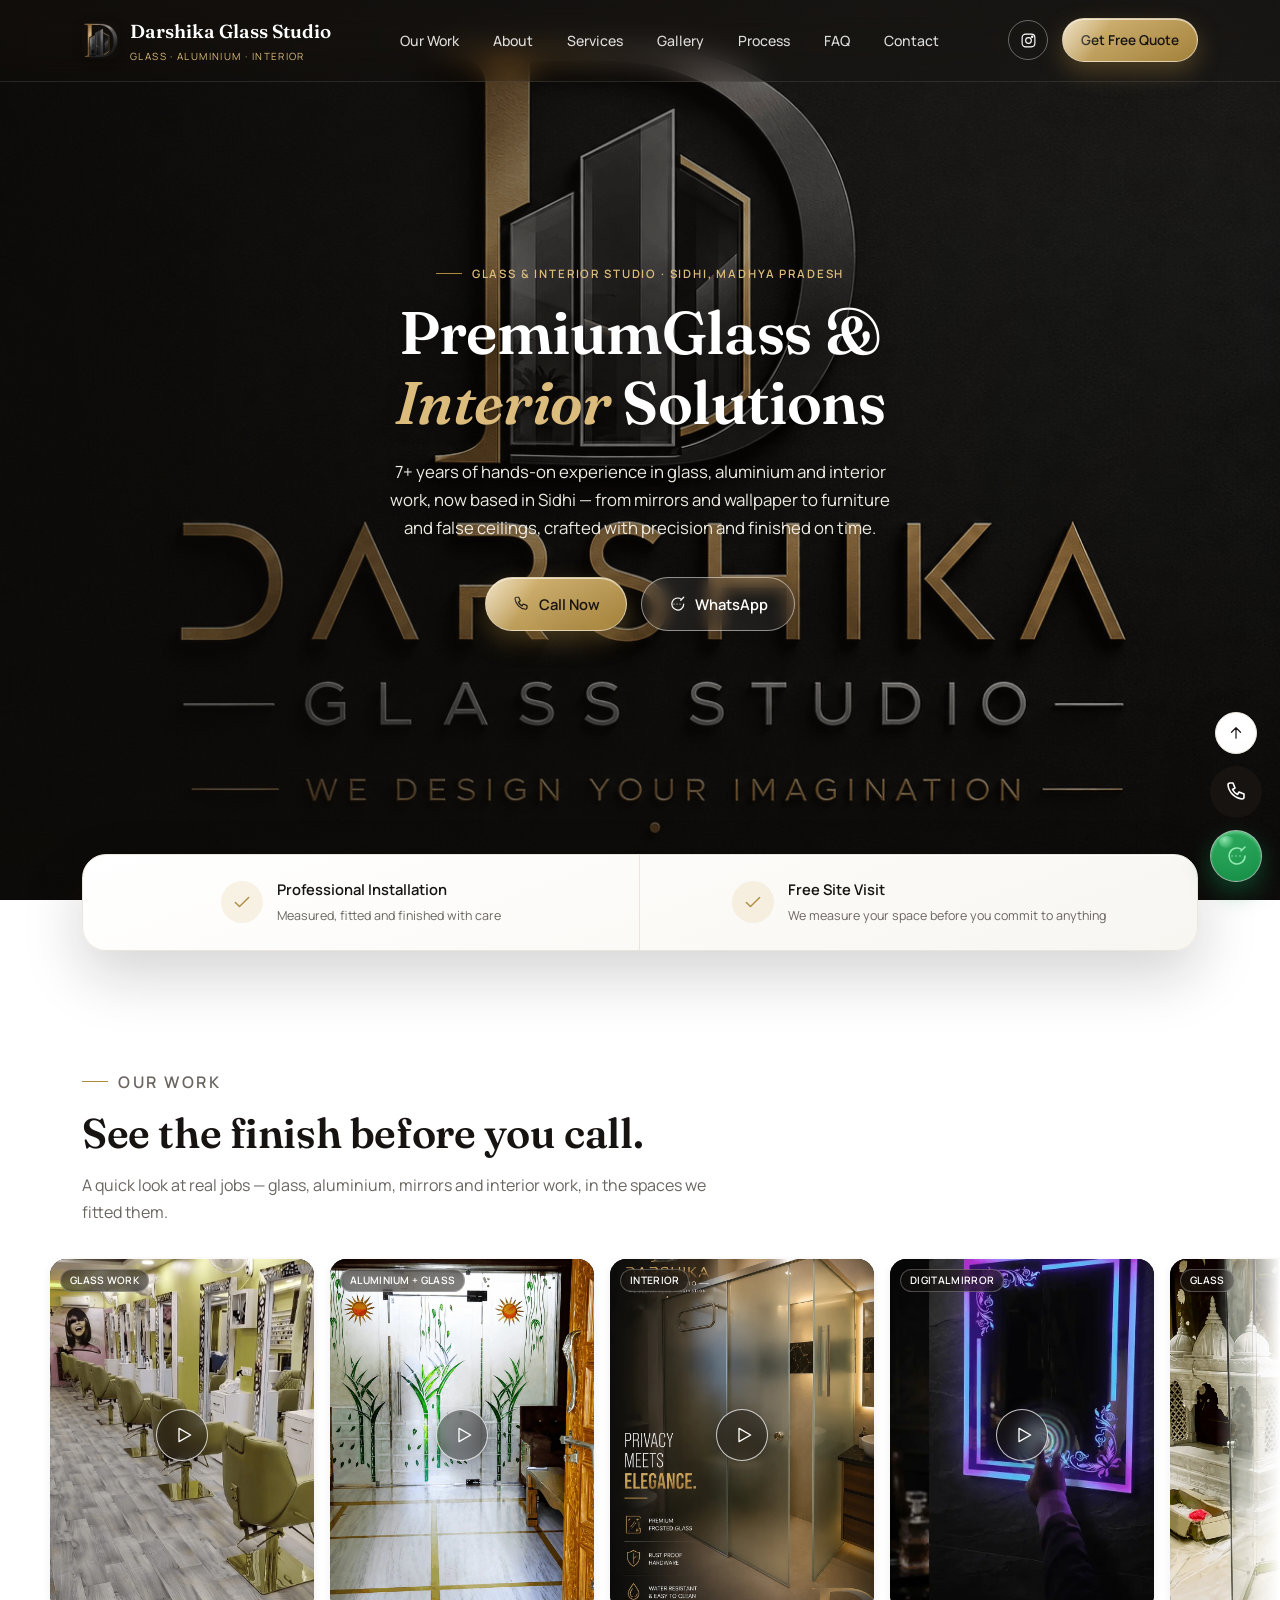
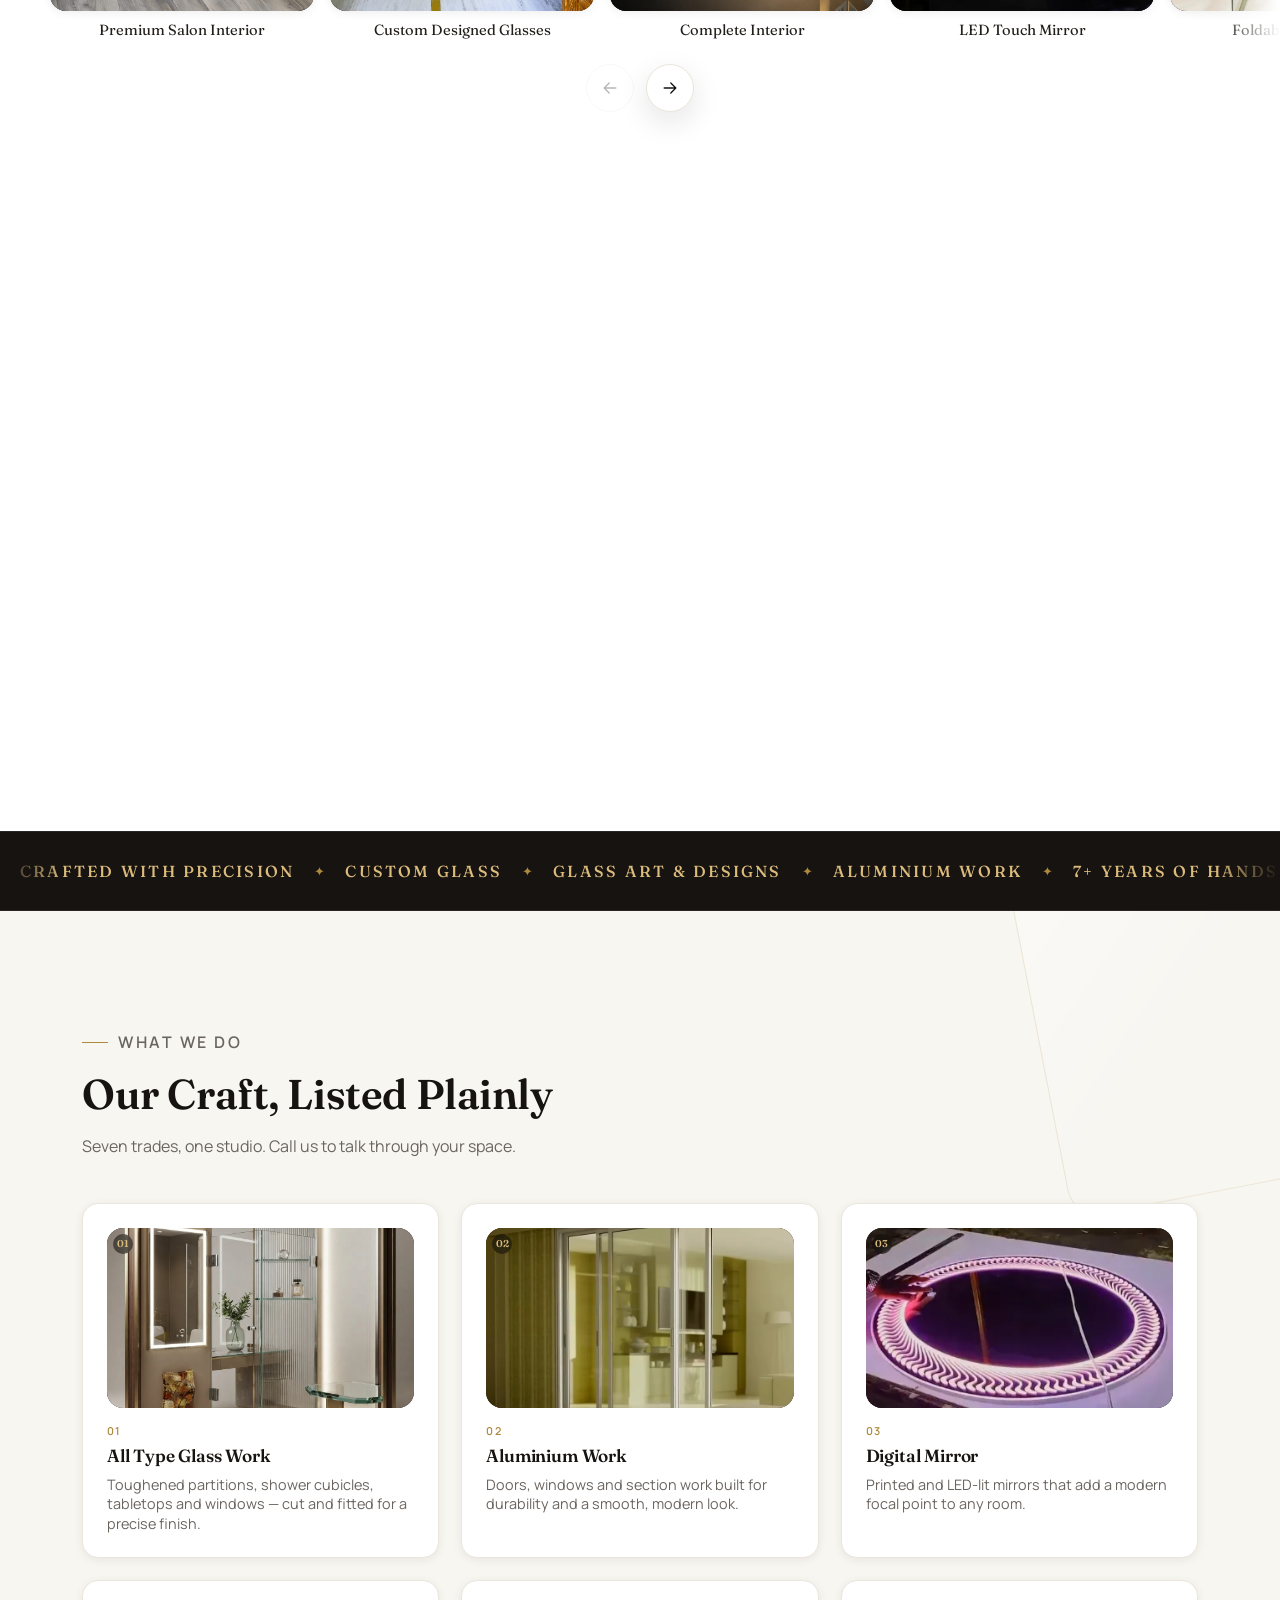
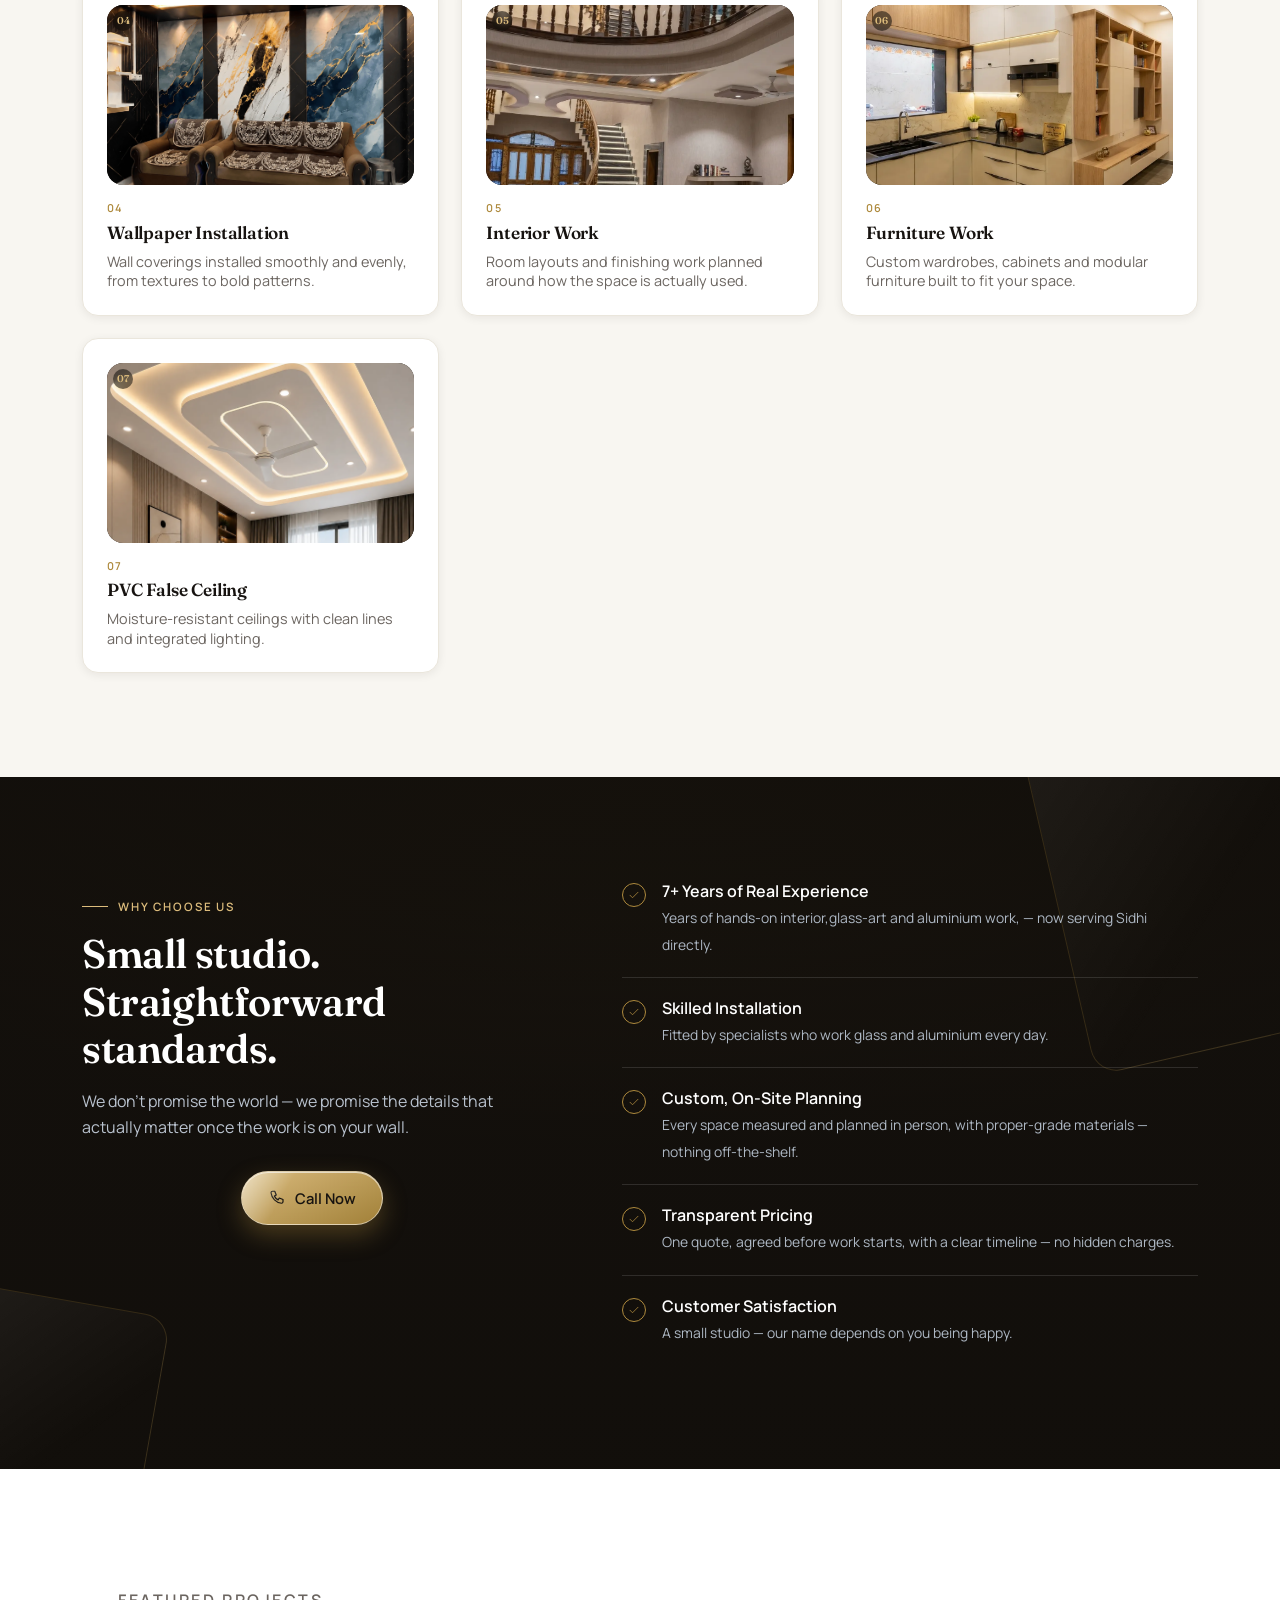
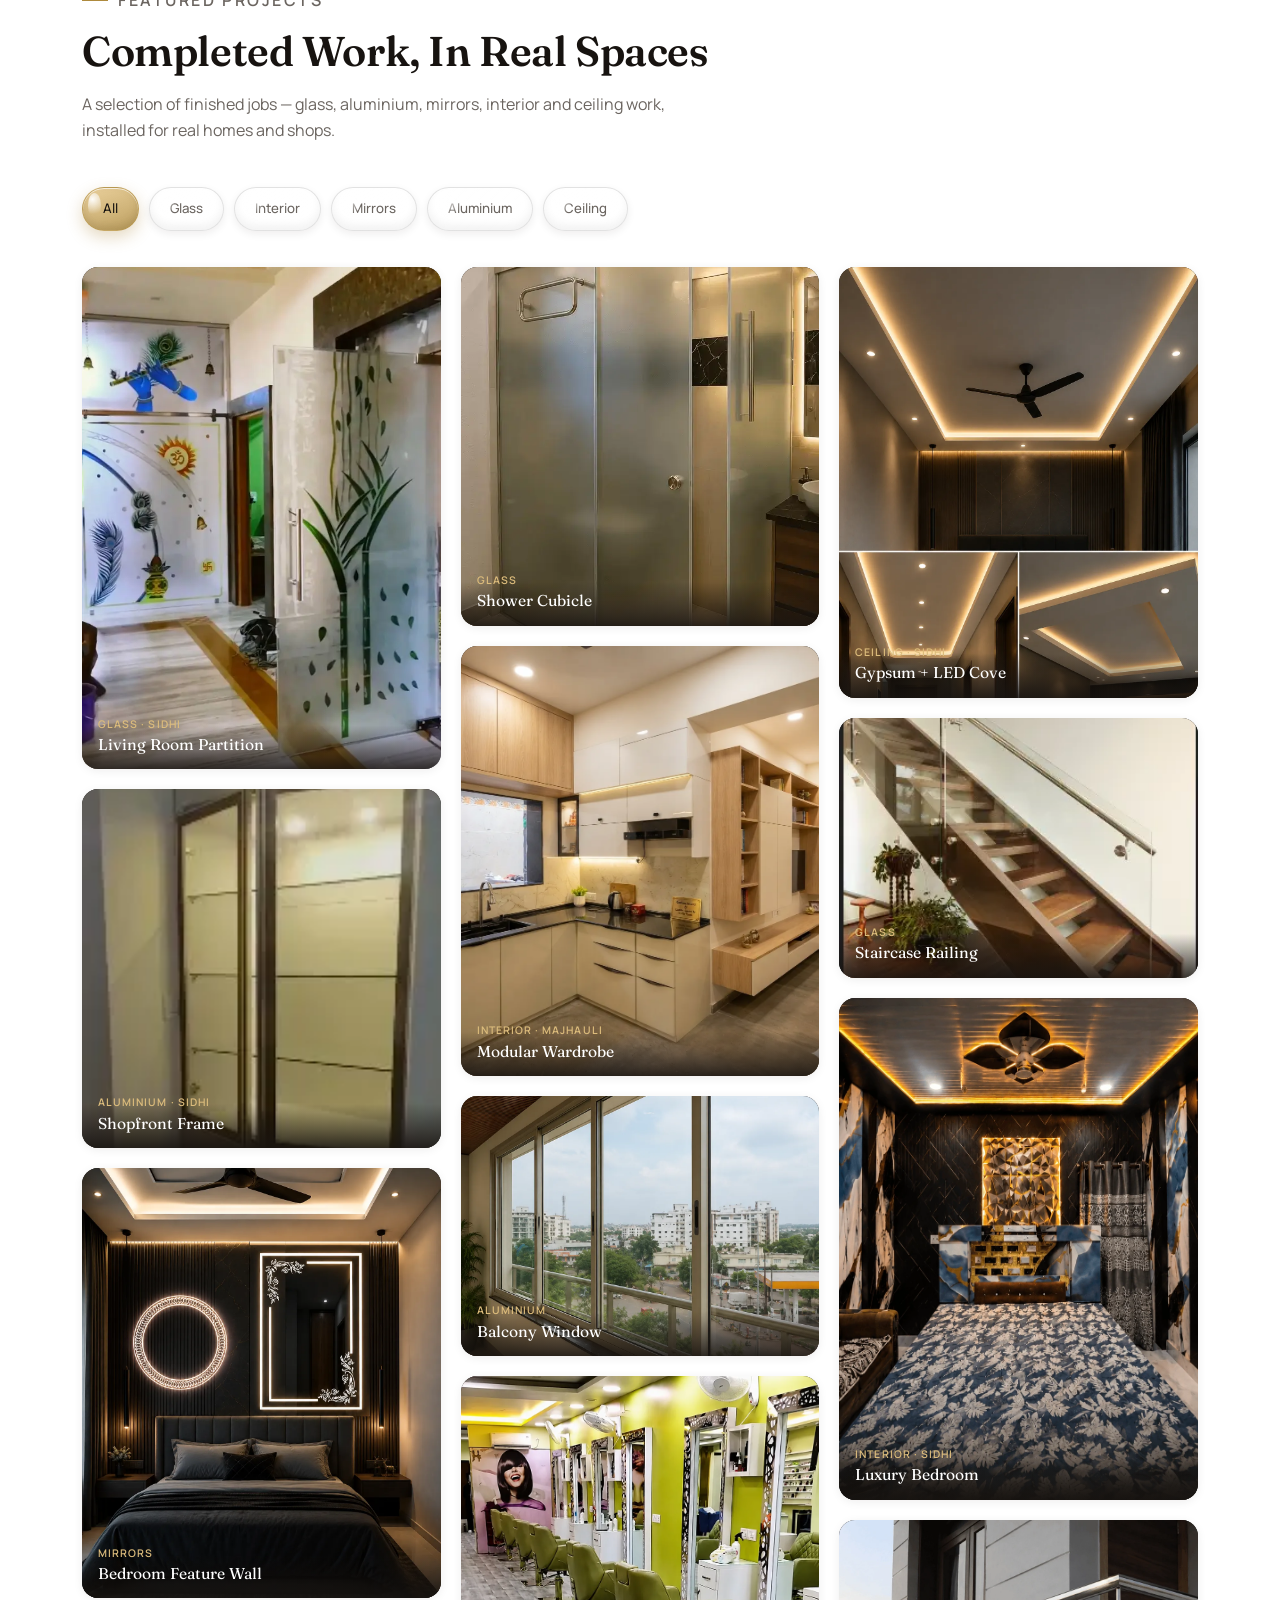
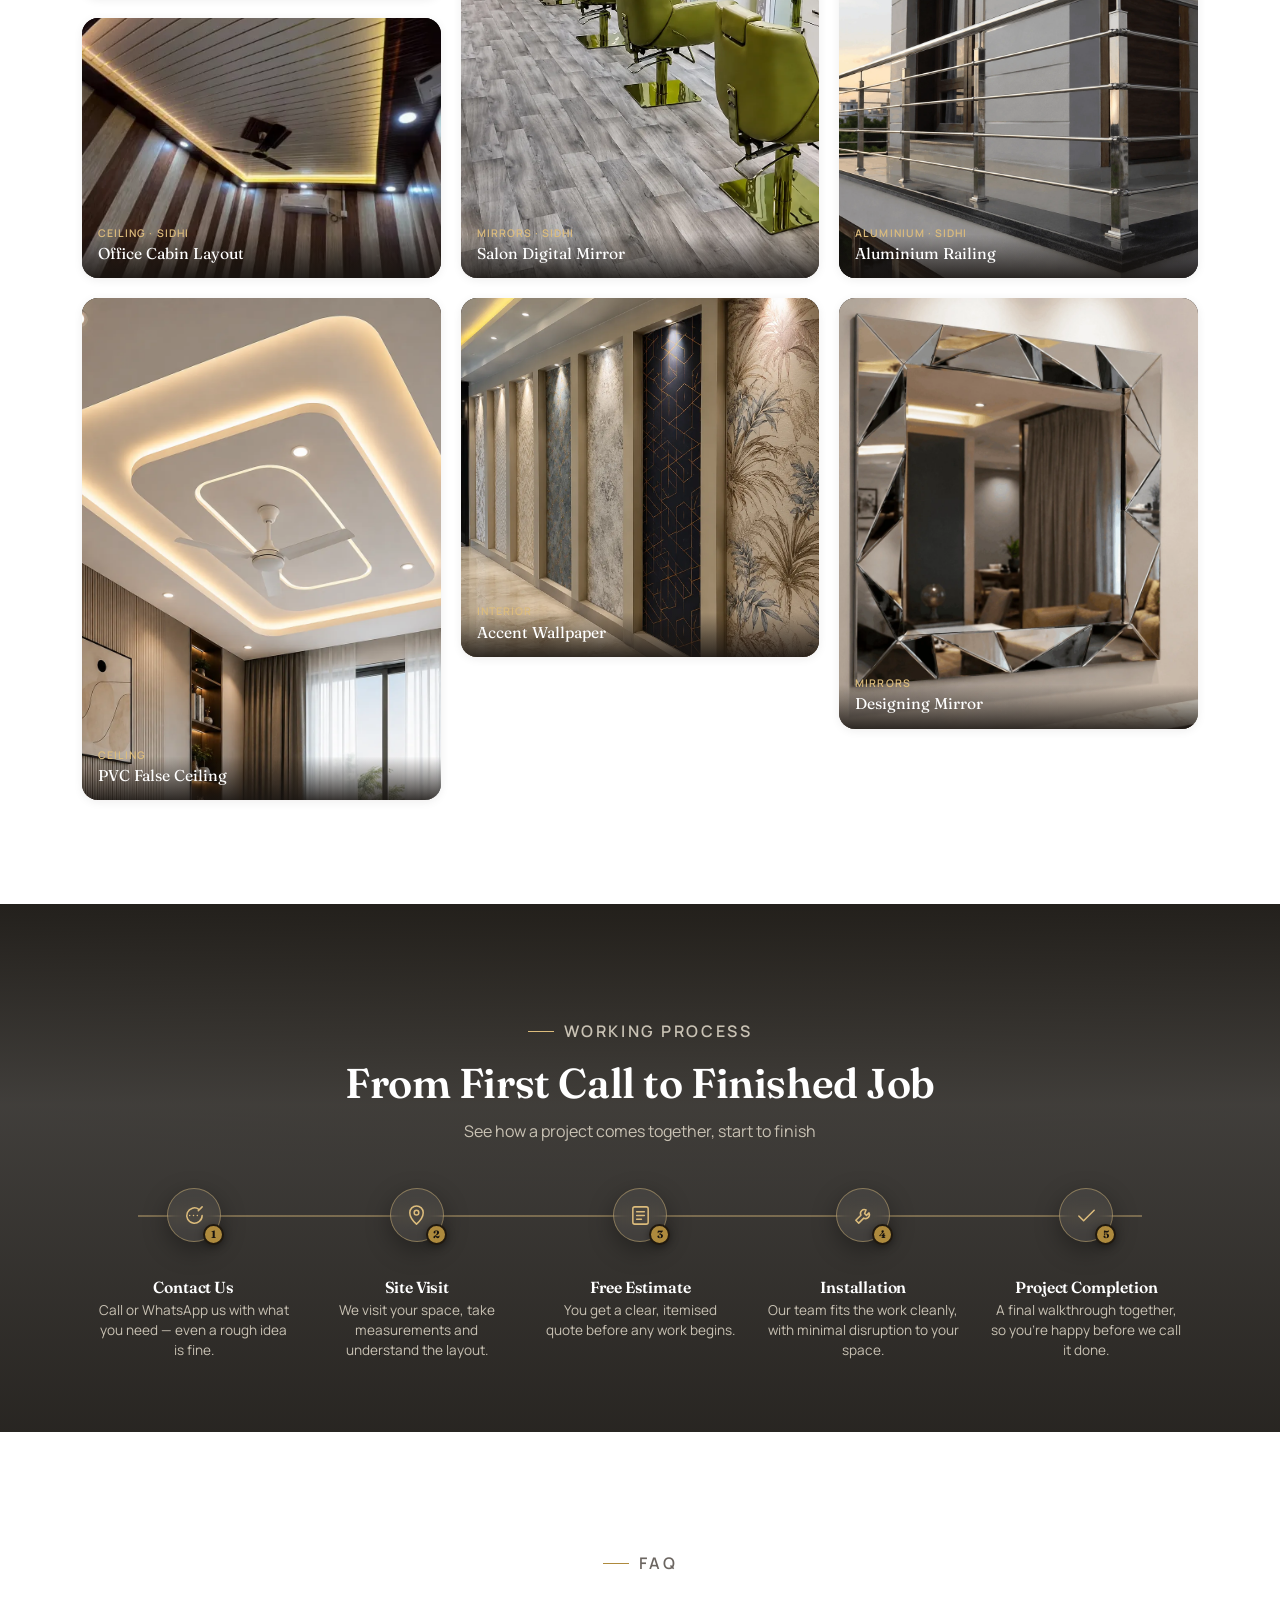
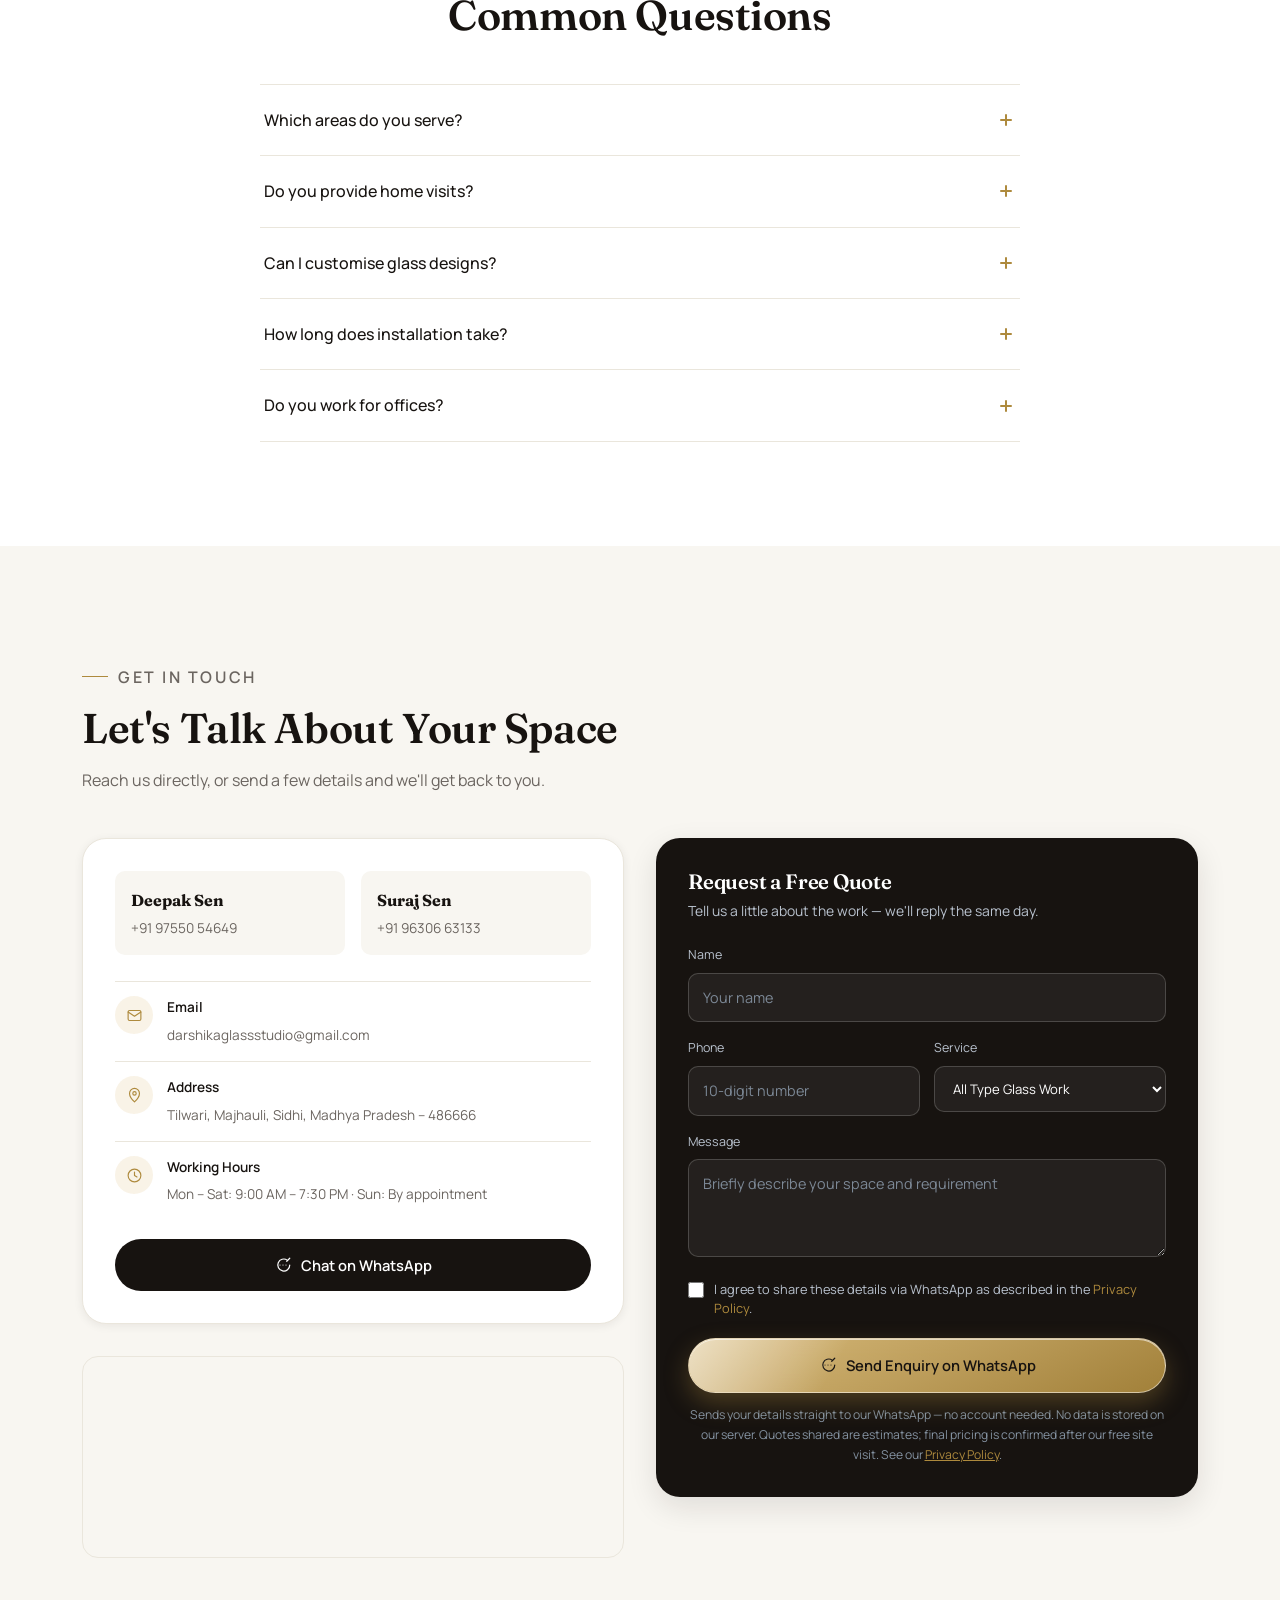
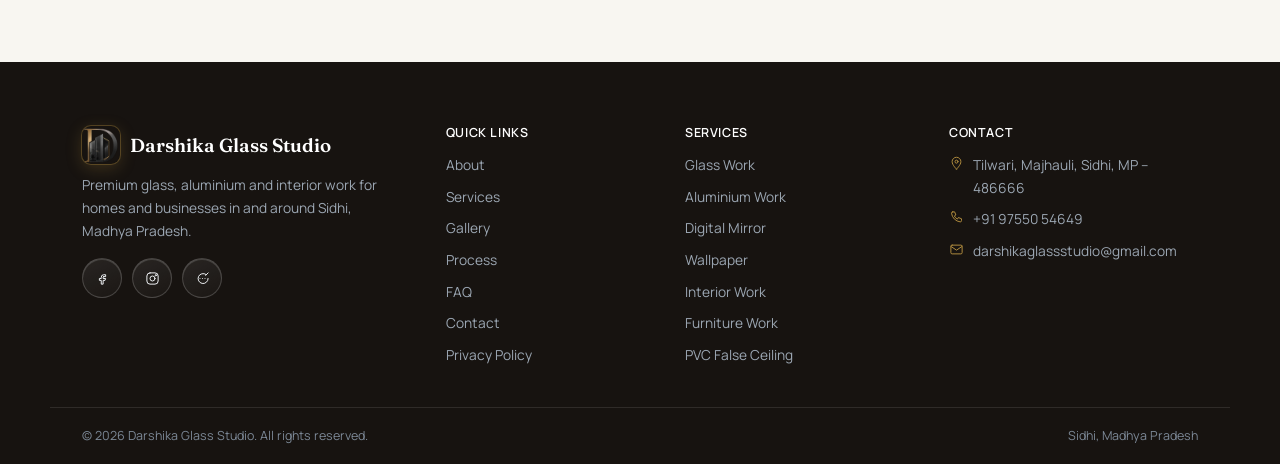
==== commit dac4840b: "hero subtext replace." ====
--- a/index.html
+++ b/index.html
@@ -249,7 +249,7 @@
       <p class="eyebrow">Glass &amp; Interior Studio &middot; Sidhi, Madhya Pradesh</p>
       <h1>Premium<br class="hero-brk">Glass &amp;<br class="hero-brk"> <em>Interior</em><br class="hero-brk"> Solutions
       </h1>
-      <p class="lead">7+ years of hands-on glass, aluminium and interior work now based in Sidhi — glass, aluminium, mirrors, wallpaper, furniture and false ceiling work, done right and finished on time.</p>
+      <p class="lead">7+ years of hands-on experience in glass, aluminium and interior work, now based in Sidhi — from mirrors and wallpaper to furniture and false ceilings, crafted with precision and finished on time.</p>
       <div class="hero-actions">
         <a href="tel:+919755054649" class="btn btn-gold"><svg class="icon" aria-hidden="true">
             <use href="#i-phone" />
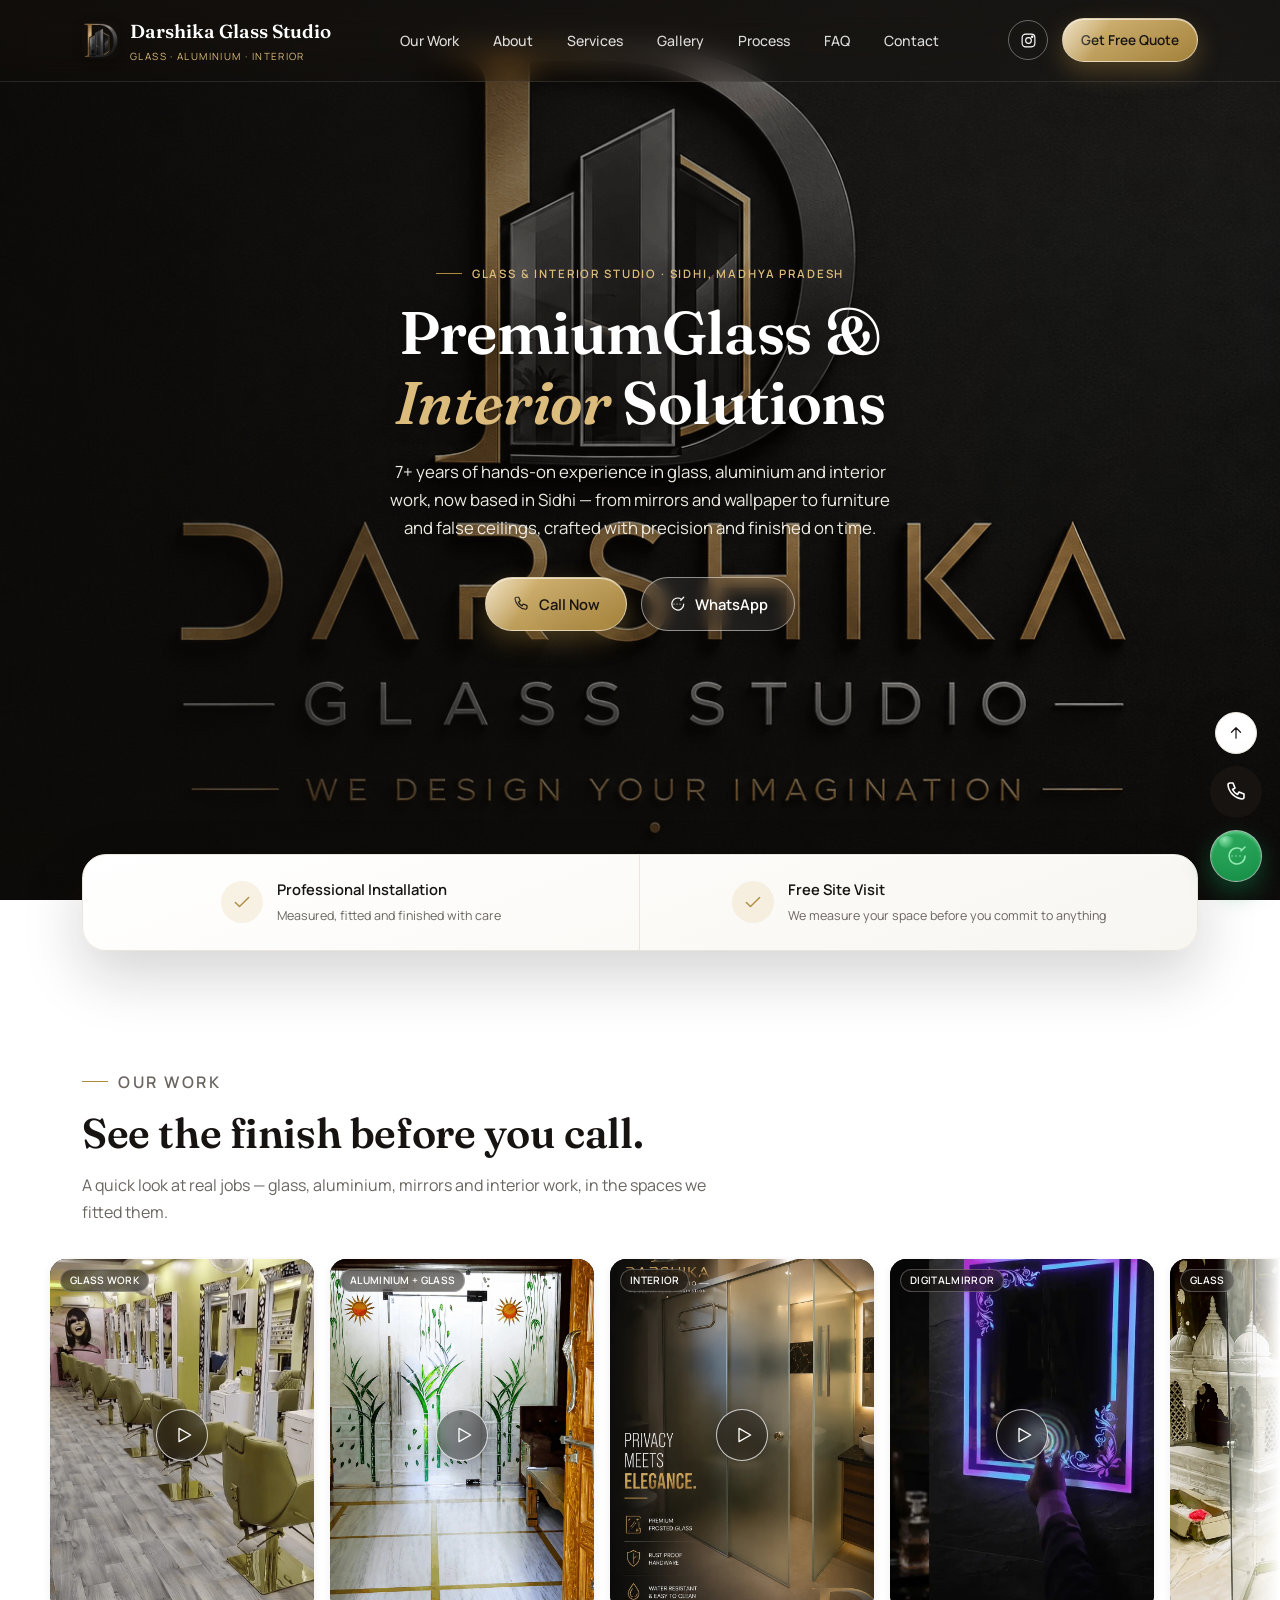
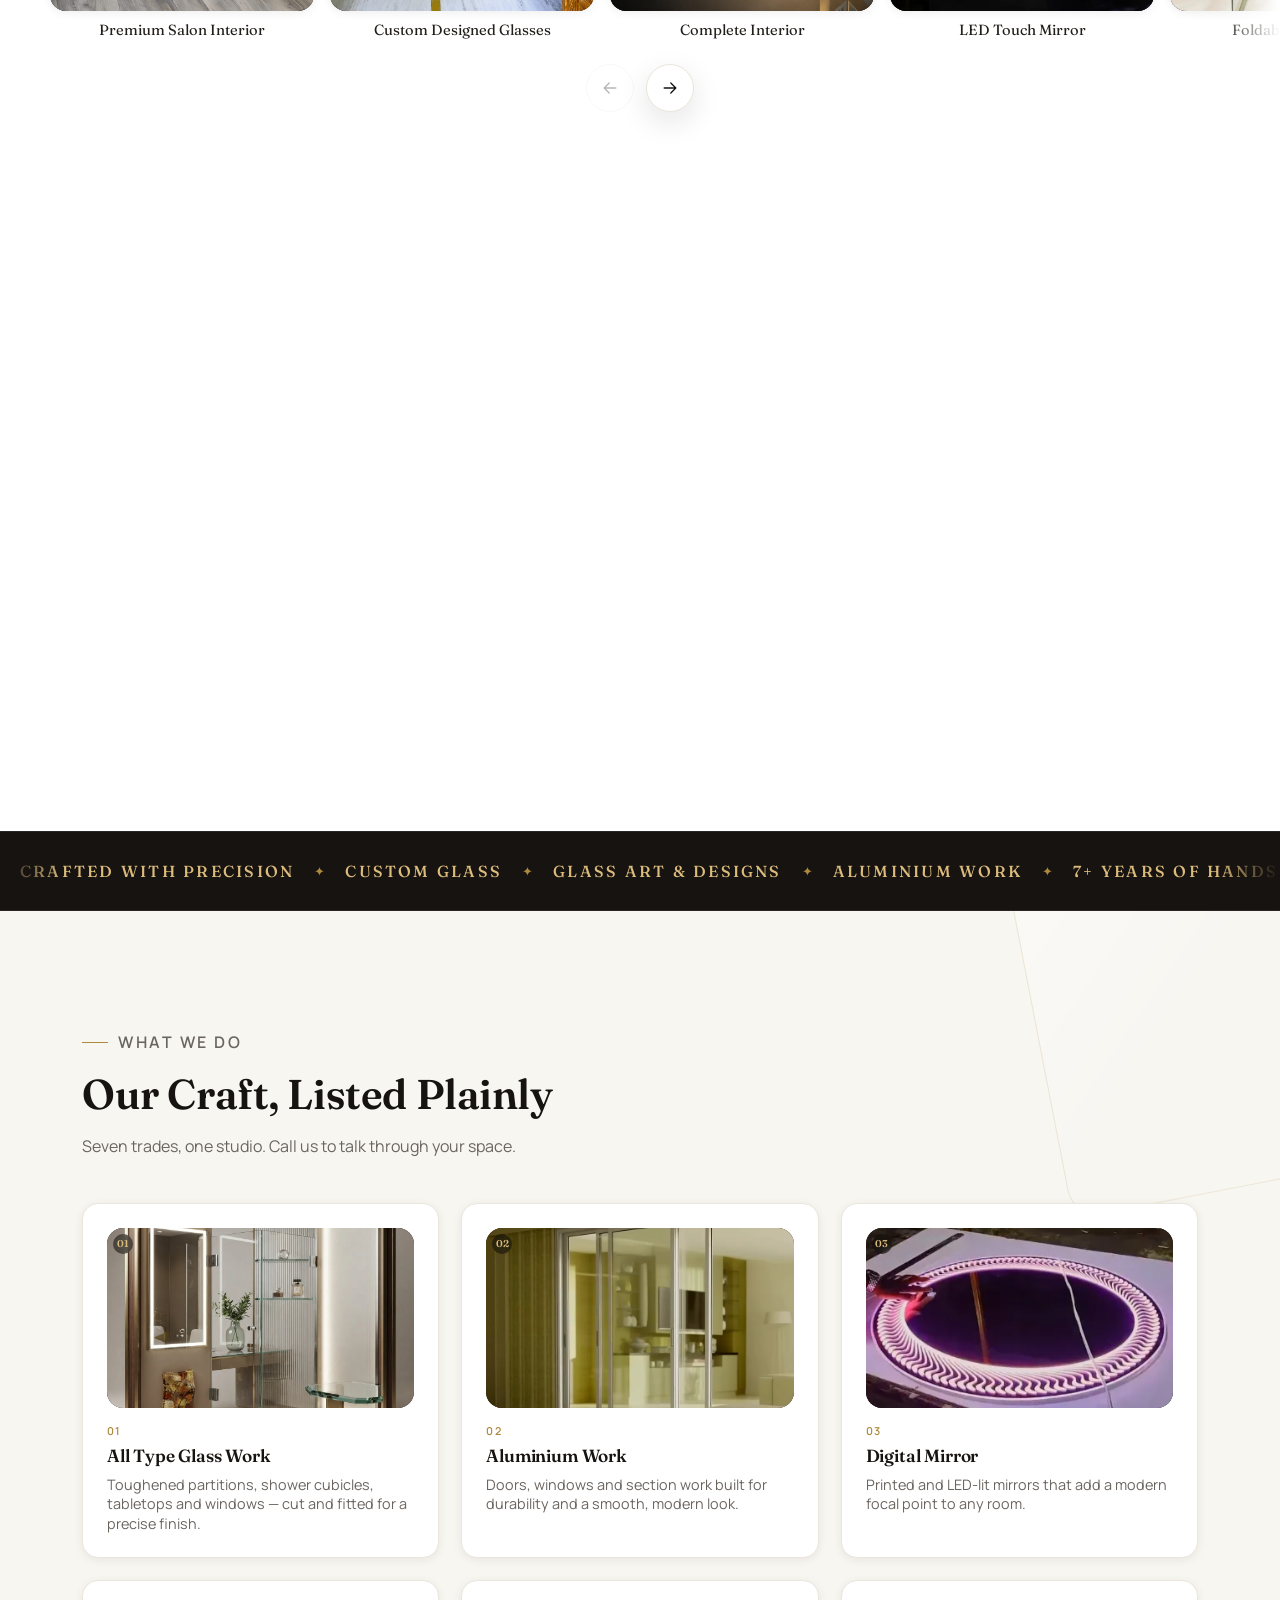
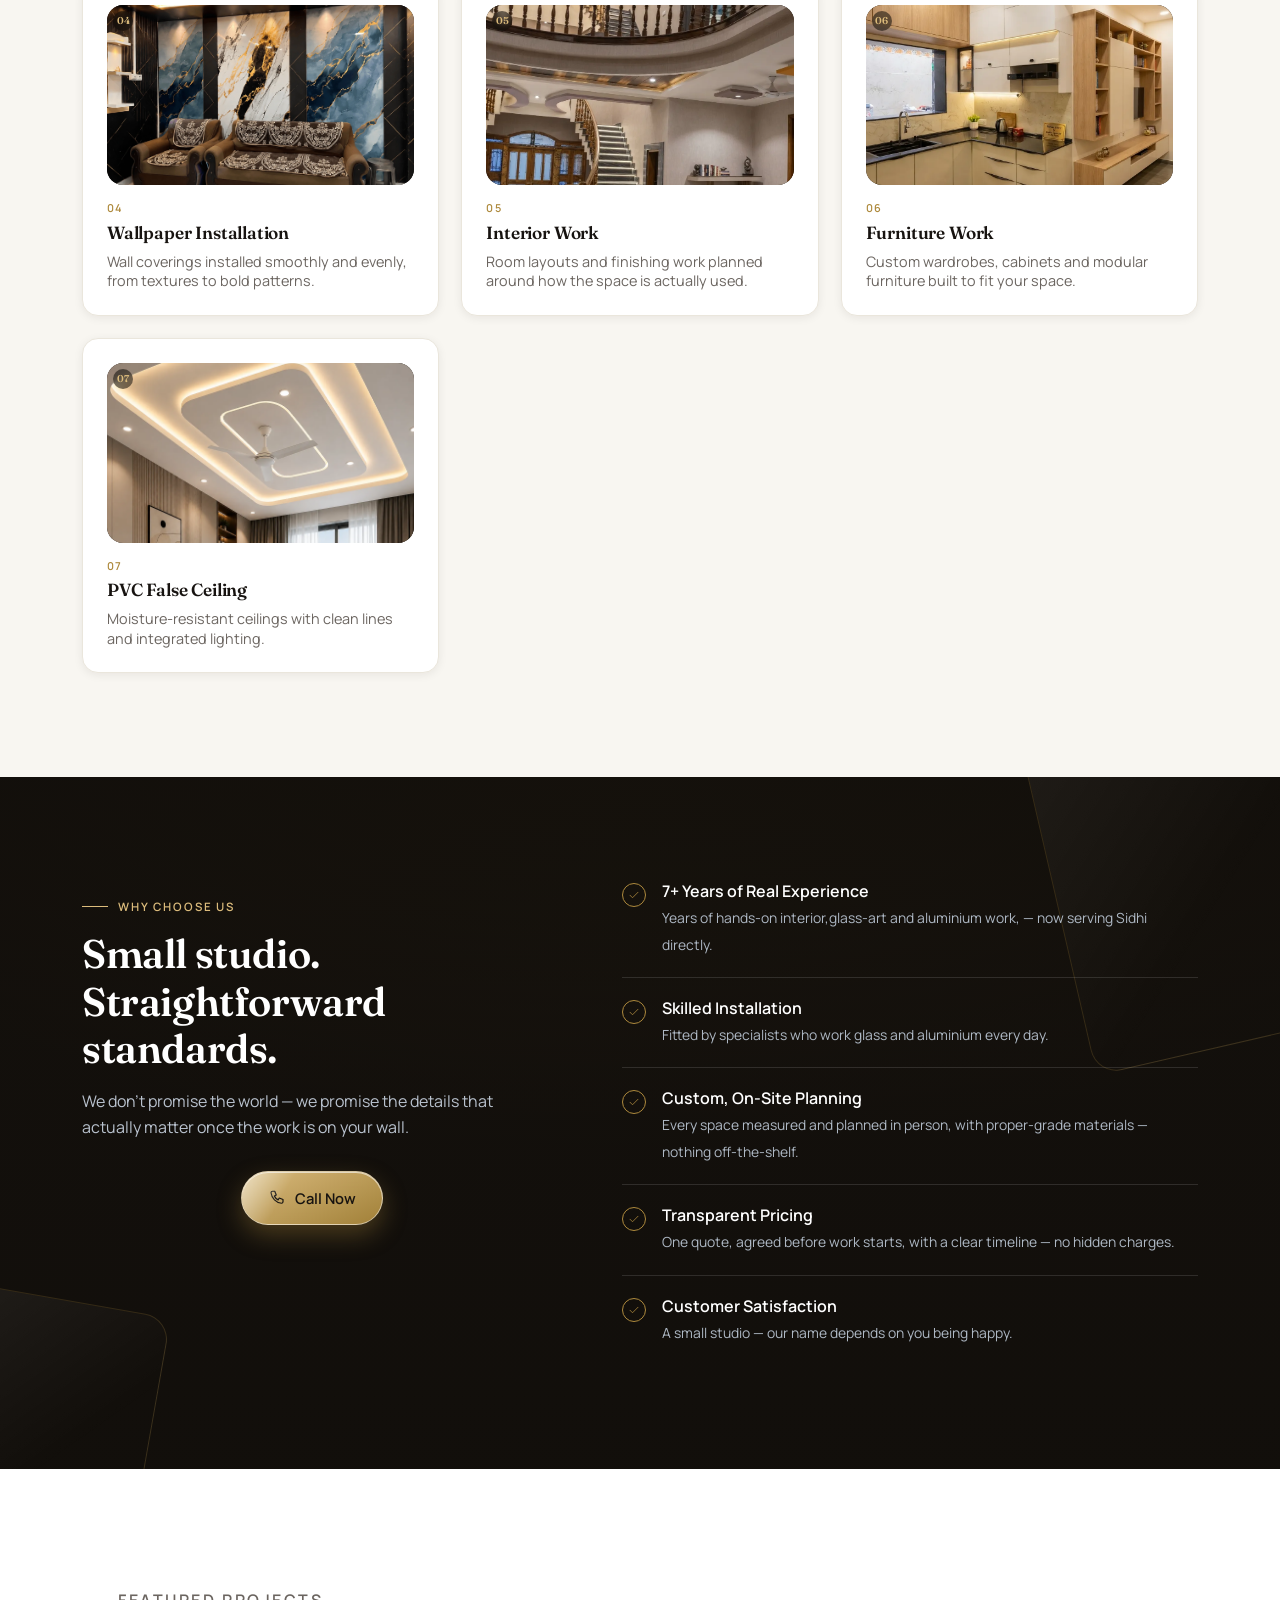
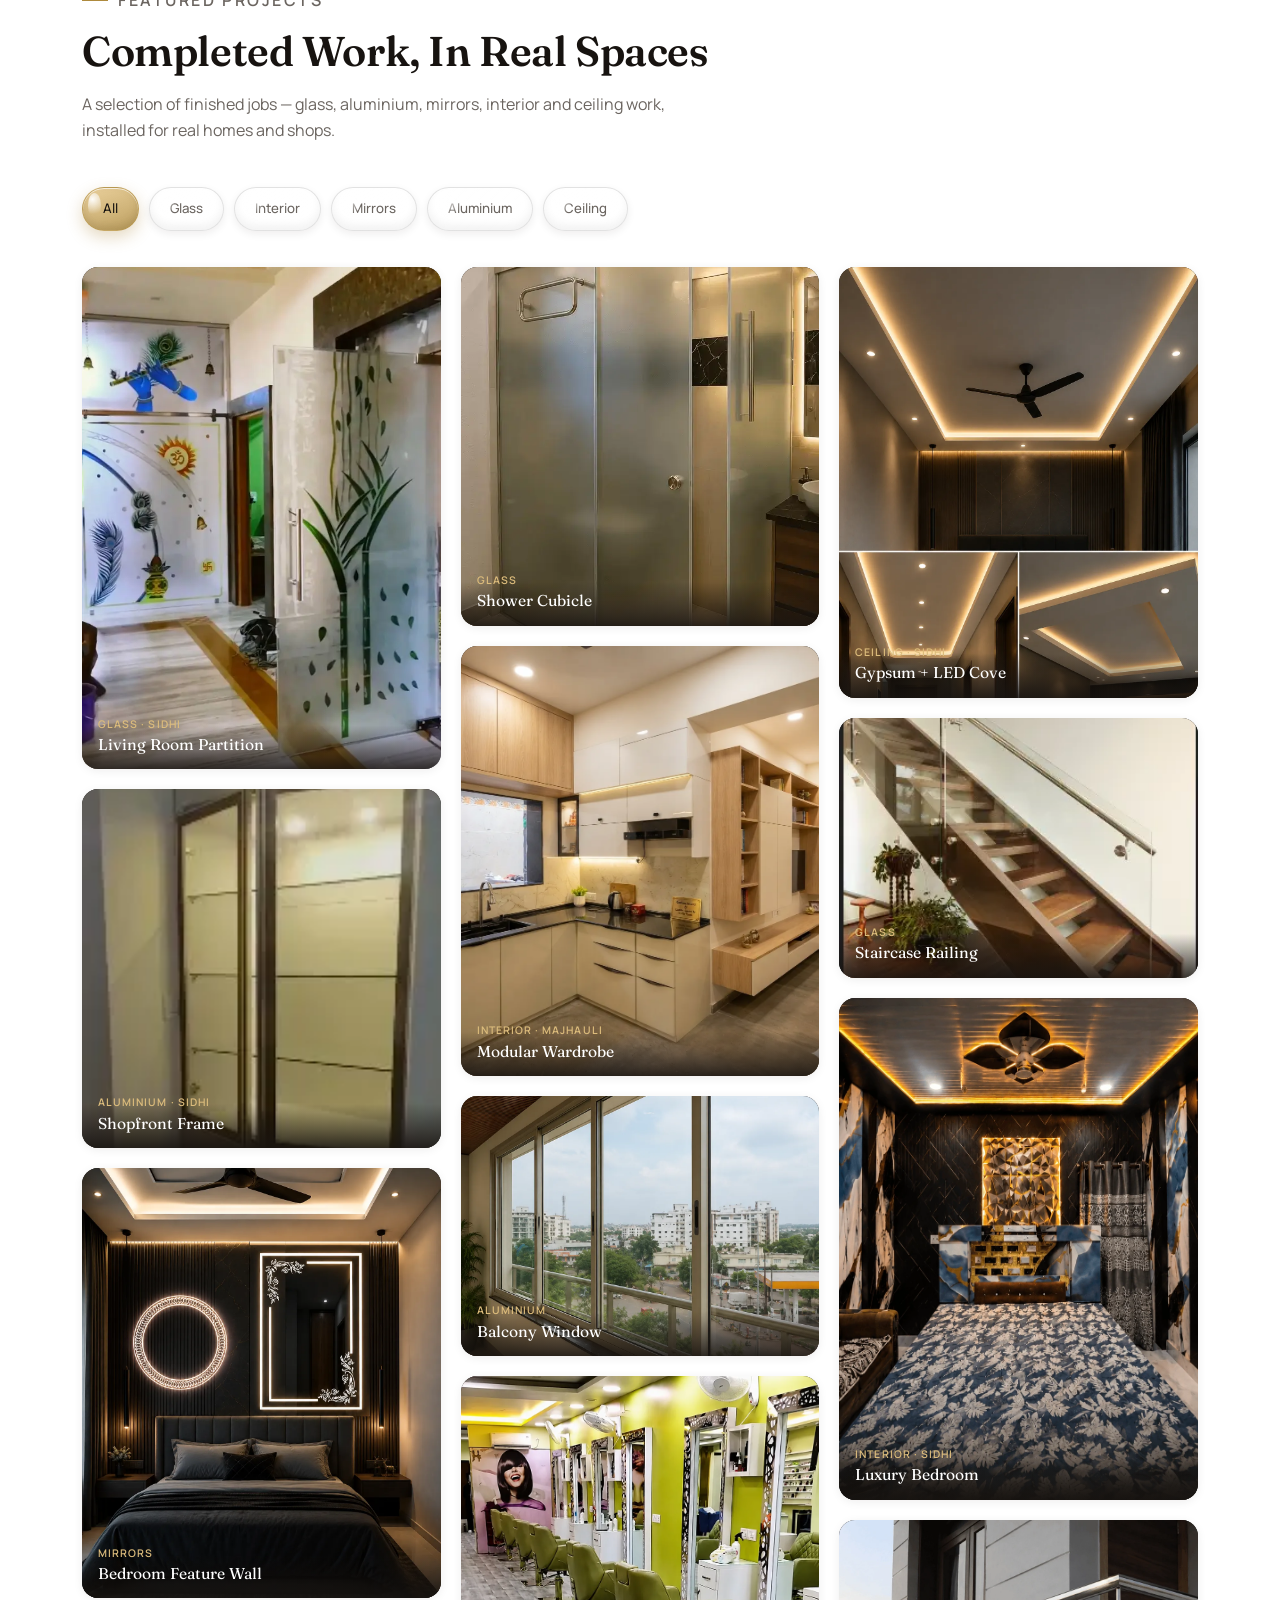
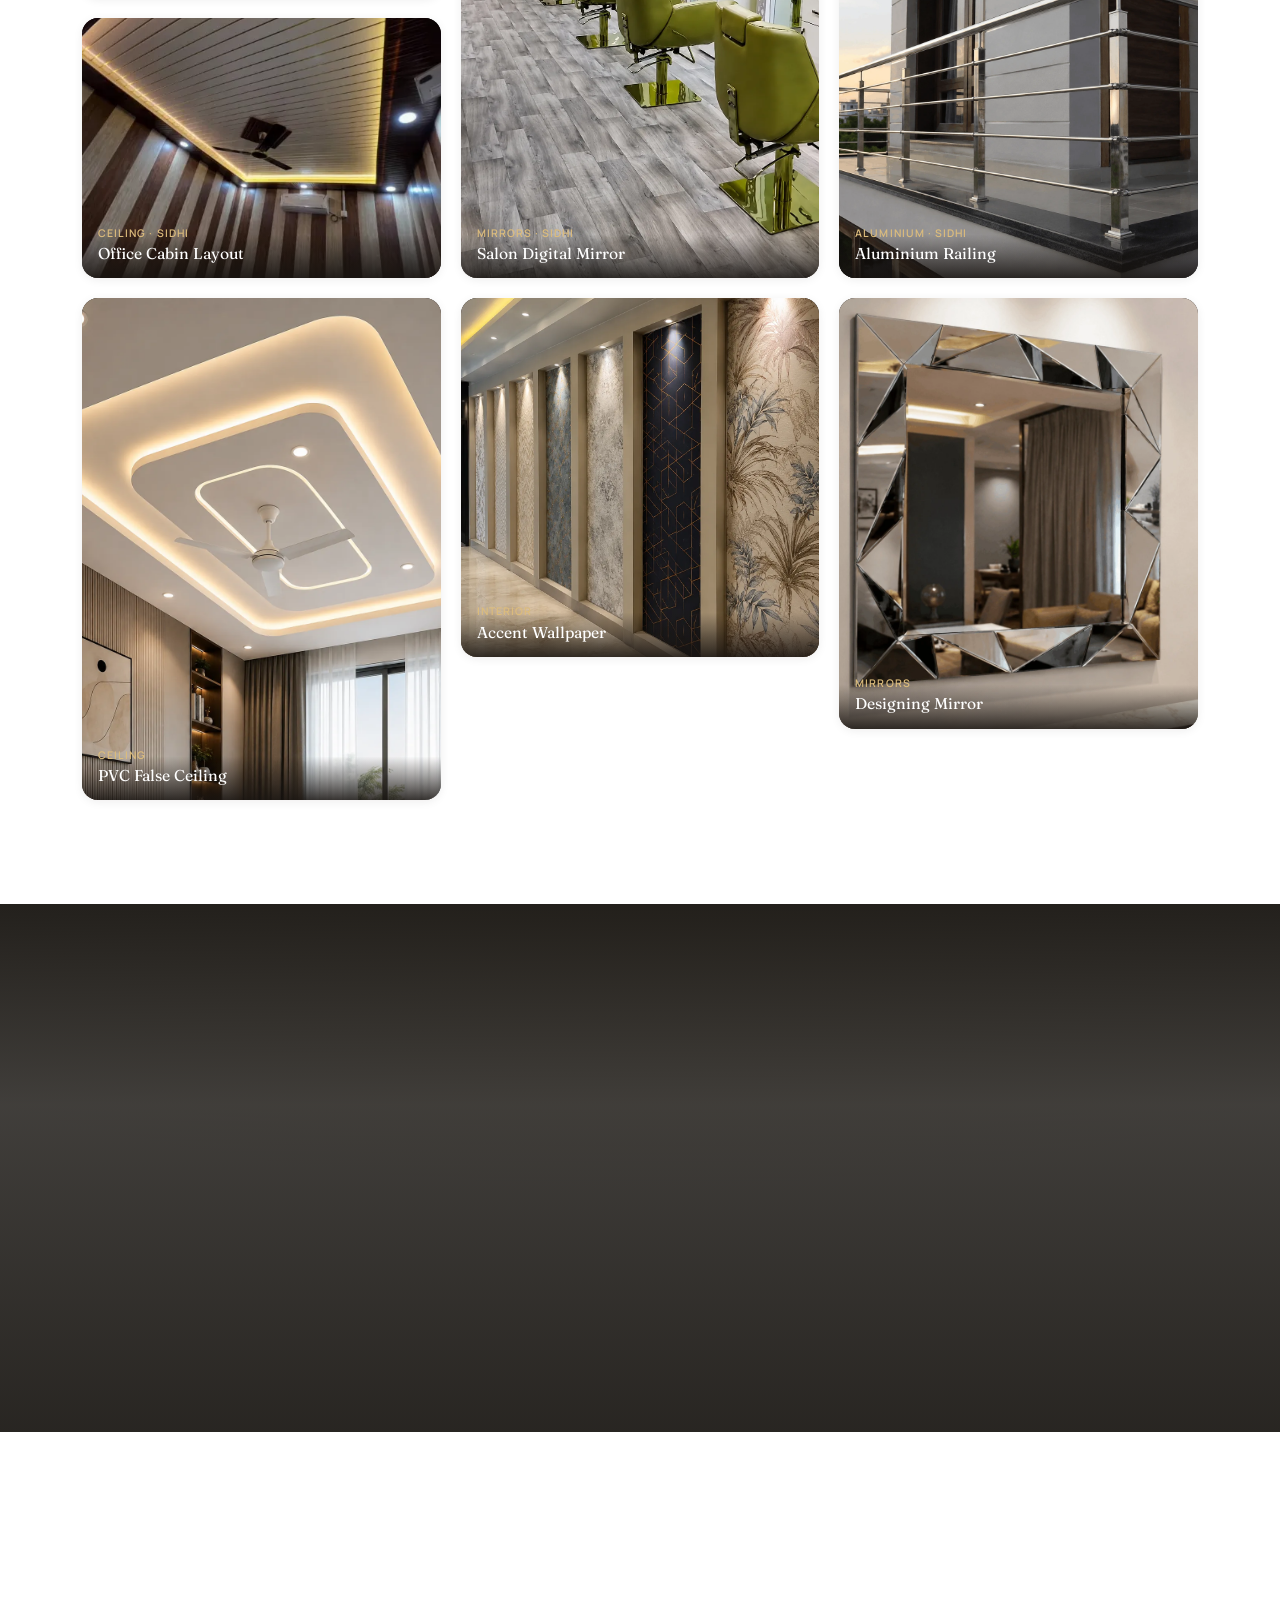
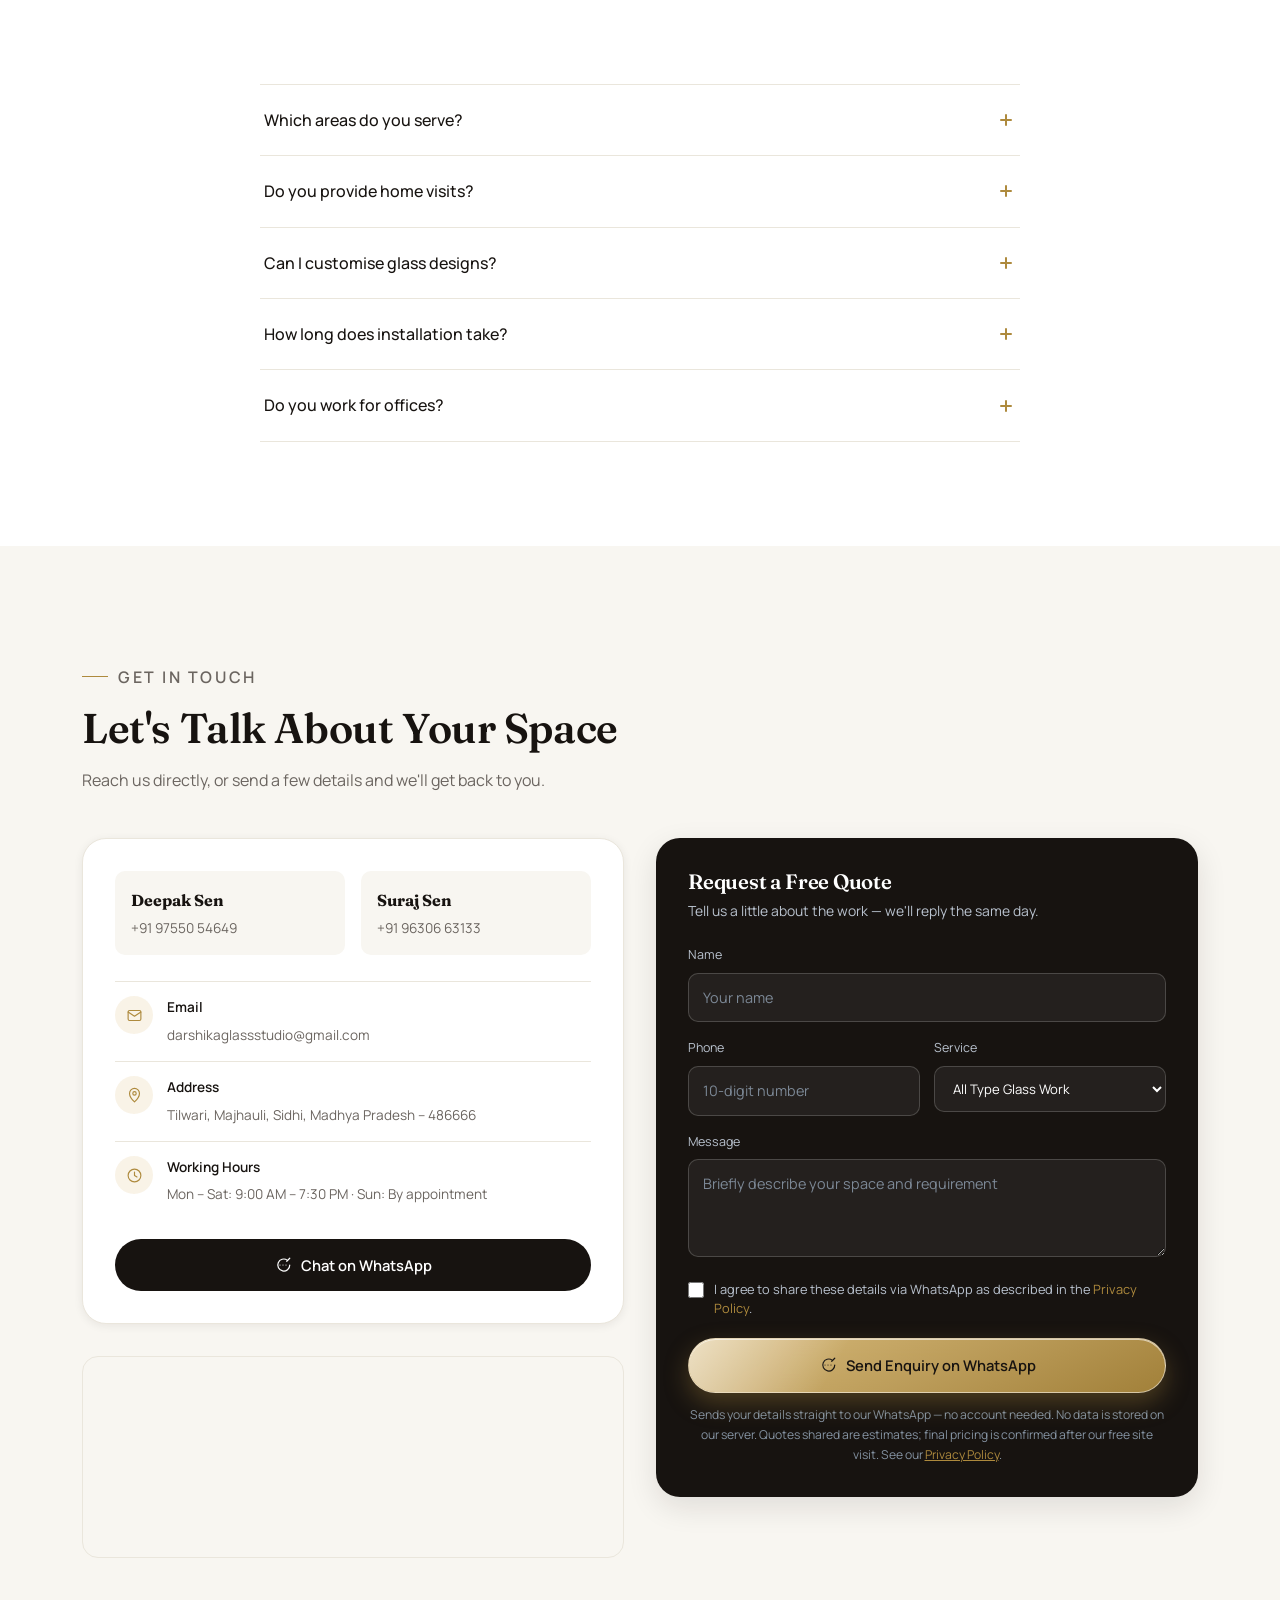
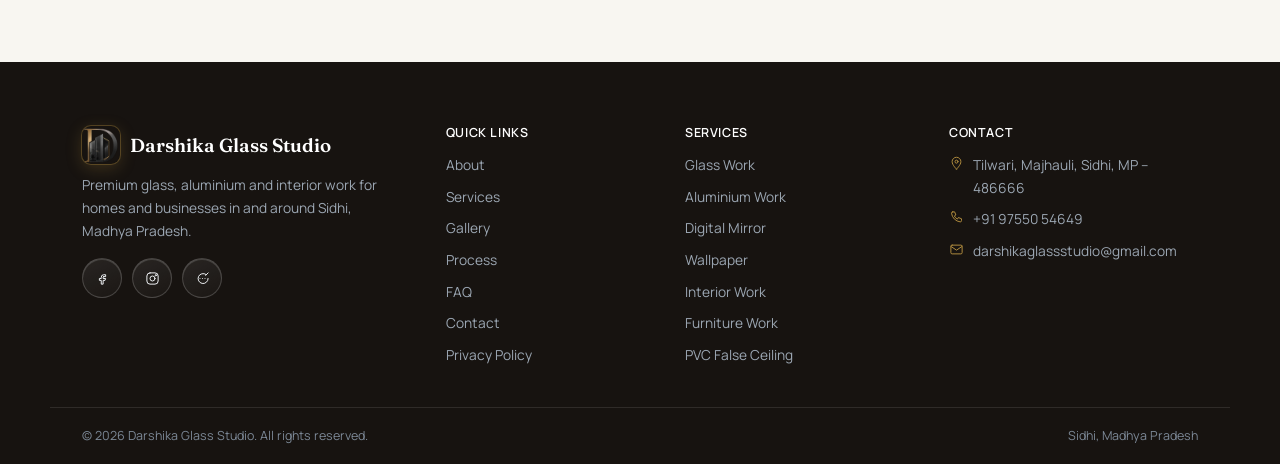
==== commit 795441b7: "minor fix in menu" ====
--- a/index.html
+++ b/index.html
@@ -1,52 +1,41 @@
 <!DOCTYPE html>
 <html lang="en">
-
 <head>
-  <meta charset="UTF-8">
-  <meta name="viewport" content="width=device-width, initial-scale=1, viewport-fit=cover">
-  <title>Darshika Glass Studio | Glass, Aluminium & Interior Work in Sidhi, MP</title>
-  <meta name="description"
-    content="Darshika Glass Studio — premium glass work, aluminium work, digital mirrors, wallpaper, interior, furniture and PVC false ceiling services in Sidhi, Madhya Pradesh. Free site visit and quote.">
-  <meta name="keywords"
-    content="glass work Sidhi, aluminium work Sidhi, digital mirror, wallpaper installation, interior work Madhya Pradesh, PVC false ceiling, Darshika Glass Studio">
-  <meta name="robots" content="index, follow">
-  <link rel="canonical" href="https://www.darshikaglassstudio.in/">
-
-  <!-- Open Graph -->
-  <meta property="og:type" content="website">
-  <meta property="og:site_name" content="Darshika Glass Studio">
-  <meta property="og:title" content="Darshika Glass Studio | Premium Glass &amp; Interior Solutions">
-  <meta property="og:description"
-    content="Quality glass, aluminium and interior craftsmanship for homes, offices and shops in and around Sidhi, Madhya Pradesh.">
-  <meta property="og:url" content="https://www.darshikaglassstudio.in/">
-  <meta property="og:locale" content="en_IN">
-  <meta name="twitter:card" content="summary_large_image">
-  <meta name="theme-color" content="#171310">
-
-  <!-- Favicon: inline SVG diamond mark, zero extra request -->
-  <link rel="icon" href="assets/brand/favicon.png">
-
-  <!-- Fonts: Playfair Display (display) + Poppins (body/UI), weights trimmed for payload.
+<meta charset="UTF-8">
+<meta name="viewport" content="width=device-width, initial-scale=1, viewport-fit=cover">
+<title>Darshika Glass Studio | Glass, Aluminium & Interior Work in Sidhi, MP</title>
+<meta name="description" content="Darshika Glass Studio — premium glass work, aluminium work, digital mirrors, wallpaper, interior, furniture and PVC false ceiling services in Sidhi, Madhya Pradesh. Free site visit and quote.">
+<meta name="keywords" content="glass work Sidhi, aluminium work Sidhi, digital mirror, wallpaper installation, interior work Madhya Pradesh, PVC false ceiling, Darshika Glass Studio">
+<meta name="robots" content="index, follow">
+<link rel="canonical" href="https://www.darshikaglassstudio.in/">
+
+<!-- Open Graph -->
+<meta property="og:type" content="website">
+<meta property="og:site_name" content="Darshika Glass Studio">
+<meta property="og:title" content="Darshika Glass Studio | Premium Glass &amp; Interior Solutions">
+<meta property="og:description" content="Quality glass, aluminium and interior craftsmanship for homes, offices and shops in and around Sidhi, Madhya Pradesh.">
+<meta property="og:url" content="https://www.darshikaglassstudio.in/">
+<meta property="og:locale" content="en_IN">
+<meta name="twitter:card" content="summary_large_image">
+<meta name="theme-color" content="#171310">
+
+<!-- Favicon: inline SVG diamond mark, zero extra request -->
+<link rel="icon" href="assets/brand/favicon.png">
+
+<!-- Fonts: Playfair Display (display) + Poppins (body/UI), weights trimmed for payload.
      Loaded as a non-render-blocking stylesheet (preload + swap-on-load) so it
      fetches in parallel with style.css instead of the two stylesheets being
      requested one after another — style.css (which controls layout) isn't
      held up waiting on the Google Fonts CSS to arrive. The <noscript> fallback
      keeps fonts working if JS is disabled. -->
-  <link rel="preconnect" href="https://fonts.googleapis.com">
-  <link rel="preconnect" href="https://fonts.gstatic.com" crossorigin>
-  <link rel="preload" as="style"
-    href="https://fonts.googleapis.com/css2?family=Fraunces:ital,opsz,wght@0,9..144,500;0,9..144,600;0,9..144,700;1,9..144,500&amp;family=Manrope:wght@400;500;600;700;800&amp;display=swap">
-  <link
-    href="https://fonts.googleapis.com/css2?family=Fraunces:ital,opsz,wght@0,9..144,500;0,9..144,600;0,9..144,700;1,9..144,500&amp;family=Manrope:wght@400;500;600;700;800&amp;display=swap"
-    rel="stylesheet" media="print" onload="this.media='all'">
-  <noscript>
-    <link
-      href="https://fonts.googleapis.com/css2?family=Fraunces:ital,opsz,wght@0,9..144,500;0,9..144,600;0,9..144,700;1,9..144,500&amp;family=Manrope:wght@400;500;600;700;800&amp;display=swap"
-      rel="stylesheet">
-  </noscript>
-
-  <!-- Structured data for local SEO -->
-  <script type="application/ld+json">
+<link rel="preconnect" href="https://fonts.googleapis.com">
+<link rel="preconnect" href="https://fonts.gstatic.com" crossorigin>
+<link rel="preload" as="style" href="https://fonts.googleapis.com/css2?family=Fraunces:ital,opsz,wght@0,9..144,500;0,9..144,600;0,9..144,700;1,9..144,500&amp;family=Manrope:wght@400;500;600;700;800&amp;display=swap">
+<link href="https://fonts.googleapis.com/css2?family=Fraunces:ital,opsz,wght@0,9..144,500;0,9..144,600;0,9..144,700;1,9..144,500&amp;family=Manrope:wght@400;500;600;700;800&amp;display=swap" rel="stylesheet" media="print" onload="this.media='all'">
+<noscript><link href="https://fonts.googleapis.com/css2?family=Fraunces:ital,opsz,wght@0,9..144,500;0,9..144,600;0,9..144,700;1,9..144,500&amp;family=Manrope:wght@400;500;600;700;800&amp;display=swap" rel="stylesheet"></noscript>
+
+<!-- Structured data for local SEO -->
+<script type="application/ld+json">
 {
   "@context": "https://schema.org",
   "@type": "HomeAndConstructionBusiness",
@@ -70,705 +59,472 @@
 }
 </script>
 
-  <link rel="stylesheet" href="style.css">
+<link rel="stylesheet" href="style.css">
 </head>
-
 <body>
 
-  <!-- ============================= ICON SPRITE ============================= -->
-  <svg class="sr-only" aria-hidden="true">
-    <symbol id="i-glass" viewBox="0 0 24 24">
-      <rect x="4" y="3" width="16" height="18" rx="1.5" />
-      <path d="M4 8h16M9 3v18" />
-    </symbol>
-    <symbol id="i-aluminium" viewBox="0 0 24 24">
-      <rect x="3" y="3" width="18" height="18" rx="1" />
-      <path d="M12 3v18M3 12h18" />
-    </symbol>
-    <symbol id="i-mirror" viewBox="0 0 24 24">
-      <rect x="5" y="2" width="14" height="20" rx="7" />
-      <path d="M9 6c-1 2-1 10 0 12" />
-    </symbol>
-    <symbol id="i-wallpaper" viewBox="0 0 24 24">
-      <path d="M6 3v18M6 3c4 0 4 4 8 4M6 9c4 0 4 4 8 4M6 15c4 0 4 4 8 4M18 3v18" />
-    </symbol>
-    <symbol id="i-interior" viewBox="0 0 24 24">
-      <path d="M4 20v-7a2 2 0 0 1 2-2h12a2 2 0 0 1 2 2v7" />
-      <path d="M2 13l10-8 10 8" />
-      <path d="M9 20v-5h6v5" />
-    </symbol>
-    <symbol id="i-furniture" viewBox="0 0 24 24">
-      <path d="M5 12V7a2 2 0 0 1 2-2h10a2 2 0 0 1 2 2v5" />
-      <path d="M4 12h16v5a1 1 0 0 1-1 1h-1v3M6 21v-3H5a1 1 0 0 1-1-1v-5" />
-    </symbol>
-    <symbol id="i-ceiling" viewBox="0 0 24 24">
-      <rect x="3" y="4" width="18" height="16" rx="1" />
-      <path d="M3 10h18M3 15h18M9 4v16M15 4v16" />
-    </symbol>
-    <symbol id="i-quote" viewBox="0 0 24 24">
-      <rect x="4" y="3" width="16" height="18" rx="2" />
-      <path d="M8 8h8M8 12h8M8 16h5" />
-    </symbol>
-    <symbol id="i-tools" viewBox="0 0 24 24">
-      <path d="M14.7 6.3a4 4 0 0 0-5.4 5.4L4 17l3 3 5.3-5.3a4 4 0 0 0 5.4-5.4l-2.6 2.6-2-2z" />
-    </symbol>
-    <symbol id="i-check" viewBox="0 0 24 24">
-      <path d="M4 12.5l5 5L20 6.5" />
-    </symbol>
-    <symbol id="i-phone" viewBox="0 0 24 24">
-      <path d="M6 3h3l2 5-2.5 1.5a11 11 0 0 0 5 5L15 12l5 2v3a2 2 0 0 1-2 2A16 16 0 0 1 4 5a2 2 0 0 1 2-2z" />
-    </symbol>
-    <symbol id="i-chat" viewBox="0 0 24 24">
-      <path d="M21 12a8 8 0 1 1-3.4-6.5" />
-      <path d="M21 3l-4 4" />
-      <path d="M8 12h.01M12 12h.01M16 12h.01" />
-    </symbol>
-    <symbol id="i-mail" viewBox="0 0 24 24">
-      <rect x="3" y="5" width="18" height="14" rx="2" />
-      <path d="M3 7l9 6 9-6" />
-    </symbol>
-    <symbol id="i-pin" viewBox="0 0 24 24">
-      <path d="M12 21s7-6.5 7-12a7 7 0 1 0-14 0c0 5.5 7 12 7 12z" />
-      <circle cx="12" cy="9" r="2.4" />
-    </symbol>
-    <symbol id="i-clock" viewBox="0 0 24 24">
-      <circle cx="12" cy="12" r="9" />
-      <path d="M12 7v5l3.5 2" />
-    </symbol>
-    <symbol id="i-arrow" viewBox="0 0 24 24">
-      <path d="M5 12h14M13 6l6 6-6 6" />
-    </symbol>
-    <symbol id="i-arrow-left" viewBox="0 0 24 24">
-      <path d="M19 12H5M11 6L5 12l6 6" />
-    </symbol>
-    <symbol id="i-menu" viewBox="0 0 24 24">
-      <path d="M4 7h16M4 12h16M4 17h16" />
-    </symbol>
-    <symbol id="i-close" viewBox="0 0 24 24">
-      <path d="M5 5l14 14M19 5L5 19" />
-    </symbol>
-    <symbol id="i-play" viewBox="0 0 24 24">
-      <path d="M6 4l14 8-14 8V4z" />
-    </symbol>
-    <symbol id="i-pause" viewBox="0 0 24 24">
-      <rect x="6" y="4" width="4" height="16" rx="1" />
-      <rect x="14" y="4" width="4" height="16" rx="1" />
-    </symbol>
-    <symbol id="i-zoom" viewBox="0 0 24 24">
-      <circle cx="11" cy="11" r="7" />
-      <path d="M21 21l-4.3-4.3M9 11h4M11 9v4" />
-    </symbol>
-    <symbol id="i-up" viewBox="0 0 24 24">
-      <path d="M12 19V5M6 11l6-6 6 6" />
-    </symbol>
-    <symbol id="i-fb" viewBox="0 0 24 24">
-      <path d="M14 9h3V6h-3a4 4 0 0 0-4 4v2H7v3h3v6h3v-6h3l1-3h-4v-2a1 1 0 0 1 1-1z" />
-    </symbol>
-    <symbol id="i-insta" viewBox="0 0 24 24">
-      <rect x="3" y="3" width="18" height="18" rx="5" />
-      <circle cx="12" cy="12" r="4" />
-      <circle cx="17.2" cy="6.8" r="1" />
-    </symbol>
-    <symbol id="i-photo" viewBox="0 0 24 24">
-      <rect x="3" y="5" width="18" height="14" rx="2" />
-      <circle cx="8.5" cy="10.5" r="1.6" />
-      <path d="M21 16l-5.5-5.5-4 4-2.5-2.5-5 5" />
-    </symbol>
-  </svg>
-
-  <!-- ============================= NAVBAR ============================= -->
-  <header class="nav" id="nav">
-    <div class="container nav-inner">
-      <a href="#home" class="brand">
+<!-- ============================= ICON SPRITE ============================= -->
+<svg class="sr-only" aria-hidden="true">
+<symbol id="i-glass" viewBox="0 0 24 24"><rect x="4" y="3" width="16" height="18" rx="1.5"/><path d="M4 8h16M9 3v18"/></symbol>
+<symbol id="i-aluminium" viewBox="0 0 24 24"><rect x="3" y="3" width="18" height="18" rx="1"/><path d="M12 3v18M3 12h18"/></symbol>
+<symbol id="i-mirror" viewBox="0 0 24 24"><rect x="5" y="2" width="14" height="20" rx="7"/><path d="M9 6c-1 2-1 10 0 12"/></symbol>
+<symbol id="i-wallpaper" viewBox="0 0 24 24"><path d="M6 3v18M6 3c4 0 4 4 8 4M6 9c4 0 4 4 8 4M6 15c4 0 4 4 8 4M18 3v18"/></symbol>
+<symbol id="i-interior" viewBox="0 0 24 24"><path d="M4 20v-7a2 2 0 0 1 2-2h12a2 2 0 0 1 2 2v7"/><path d="M2 13l10-8 10 8"/><path d="M9 20v-5h6v5"/></symbol>
+<symbol id="i-furniture" viewBox="0 0 24 24"><path d="M5 12V7a2 2 0 0 1 2-2h10a2 2 0 0 1 2 2v5"/><path d="M4 12h16v5a1 1 0 0 1-1 1h-1v3M6 21v-3H5a1 1 0 0 1-1-1v-5"/></symbol>
+<symbol id="i-ceiling" viewBox="0 0 24 24"><rect x="3" y="4" width="18" height="16" rx="1"/><path d="M3 10h18M3 15h18M9 4v16M15 4v16"/></symbol>
+<symbol id="i-quote" viewBox="0 0 24 24"><rect x="4" y="3" width="16" height="18" rx="2"/><path d="M8 8h8M8 12h8M8 16h5"/></symbol>
+<symbol id="i-tools" viewBox="0 0 24 24"><path d="M14.7 6.3a4 4 0 0 0-5.4 5.4L4 17l3 3 5.3-5.3a4 4 0 0 0 5.4-5.4l-2.6 2.6-2-2z"/></symbol>
+<symbol id="i-check" viewBox="0 0 24 24"><path d="M4 12.5l5 5L20 6.5"/></symbol>
+<symbol id="i-phone" viewBox="0 0 24 24"><path d="M6 3h3l2 5-2.5 1.5a11 11 0 0 0 5 5L15 12l5 2v3a2 2 0 0 1-2 2A16 16 0 0 1 4 5a2 2 0 0 1 2-2z"/></symbol>
+<symbol id="i-chat" viewBox="0 0 24 24"><path d="M21 12a8 8 0 1 1-3.4-6.5"/><path d="M21 3l-4 4"/><path d="M8 12h.01M12 12h.01M16 12h.01"/></symbol>
+<symbol id="i-mail" viewBox="0 0 24 24"><rect x="3" y="5" width="18" height="14" rx="2"/><path d="M3 7l9 6 9-6"/></symbol>
+<symbol id="i-pin" viewBox="0 0 24 24"><path d="M12 21s7-6.5 7-12a7 7 0 1 0-14 0c0 5.5 7 12 7 12z"/><circle cx="12" cy="9" r="2.4"/></symbol>
+<symbol id="i-clock" viewBox="0 0 24 24"><circle cx="12" cy="12" r="9"/><path d="M12 7v5l3.5 2"/></symbol>
+<symbol id="i-arrow" viewBox="0 0 24 24"><path d="M5 12h14M13 6l6 6-6 6"/></symbol>
+<symbol id="i-arrow-left" viewBox="0 0 24 24"><path d="M19 12H5M11 6L5 12l6 6"/></symbol>
+<symbol id="i-menu" viewBox="0 0 24 24"><path d="M4 7h16M4 12h16M4 17h16"/></symbol>
+<symbol id="i-close" viewBox="0 0 24 24"><path d="M5 5l14 14M19 5L5 19"/></symbol>
+<symbol id="i-play" viewBox="0 0 24 24"><path d="M6 4l14 8-14 8V4z"/></symbol>
+<symbol id="i-pause" viewBox="0 0 24 24"><rect x="6" y="4" width="4" height="16" rx="1"/><rect x="14" y="4" width="4" height="16" rx="1"/></symbol>
+<symbol id="i-zoom" viewBox="0 0 24 24"><circle cx="11" cy="11" r="7"/><path d="M21 21l-4.3-4.3M9 11h4M11 9v4"/></symbol>
+<symbol id="i-up" viewBox="0 0 24 24"><path d="M12 19V5M6 11l6-6 6 6"/></symbol>
+<symbol id="i-fb" viewBox="0 0 24 24"><path d="M14 9h3V6h-3a4 4 0 0 0-4 4v2H7v3h3v6h3v-6h3l1-3h-4v-2a1 1 0 0 1 1-1z"/></symbol>
+<symbol id="i-insta" viewBox="0 0 24 24"><rect x="3" y="3" width="18" height="18" rx="5"/><circle cx="12" cy="12" r="4"/><circle cx="17.2" cy="6.8" r="1"/></symbol>
+<symbol id="i-photo" viewBox="0 0 24 24"><rect x="3" y="5" width="18" height="14" rx="2"/><circle cx="8.5" cy="10.5" r="1.6"/><path d="M21 16l-5.5-5.5-4 4-2.5-2.5-5 5"/></symbol>
+</svg>
+
+<!-- ============================= NAVBAR ============================= -->
+<header class="nav" id="nav">
+  <div class="container nav-inner">
+    <a href="#home" class="brand">
+      <img class="brand-mark" src="assets/brand/logo-mark.png" alt="Darshika Glass Studio logo">
+      <span>Darshika Glass Studio<small>Glass &middot; Aluminium &middot; Interior</small></span>
+    </a>
+    <nav class="nav-links" aria-label="Primary">
+      <a href="#work">Our Work</a>
+      <a href="#about">About</a>
+      <a href="#services">Services</a>
+      <a href="#gallery">Gallery</a>
+      <a href="#process">Process</a>
+      <a href="#faq">FAQ</a>
+      <a href="#contact">Contact</a>
+    </nav>
+    <div class="nav-actions">
+      <a href="https://www.instagram.com/darshikaglassstudio/?hl=en" target="_blank" rel="noopener" class="nav-insta" aria-label="Instagram"><svg class="icon" aria-hidden="true"><use href="#i-insta"/></svg></a>
+      <a href="#contact" class="btn btn-gold btn-sm nav-cta">Get Free Quote</a>
+    </div>
+    <button class="nav-burger" id="burgerBtn" aria-label="Open menu" aria-expanded="false">
+      <svg class="icon icon-menu" aria-hidden="true"><use href="#i-menu"/></svg>
+      <svg class="icon icon-close" aria-hidden="true"><use href="#i-close"/></svg>
+    </button>
+  </div>
+</header>
+
+<div class="mobile-menu" id="mobileMenu">
+  <div class="mm-panel">
+    <div class="mm-head">
+      <a href="#home" class="brand mm-brand">
         <img class="brand-mark" src="assets/brand/logo-mark.png" alt="Darshika Glass Studio logo">
         <span>Darshika Glass Studio<small>Glass &middot; Aluminium &middot; Interior</small></span>
       </a>
-      <nav class="nav-links" aria-label="Primary">
-        <a href="#work">Our Work</a>
-        <a href="#about">About</a>
-        <a href="#services">Services</a>
-        <a href="#gallery">Gallery</a>
-        <a href="#process">Process</a>
-        <a href="#faq">FAQ</a>
-        <a href="#contact">Contact</a>
-      </nav>
-      <div class="nav-actions">
-        <a href="https://www.instagram.com/darshikaglassstudio/?hl=en" target="_blank" rel="noopener" class="nav-insta"
-          aria-label="Instagram"><svg class="icon" aria-hidden="true">
-            <use href="#i-insta" />
-          </svg></a>
-        <a href="#contact" class="btn btn-gold btn-sm nav-cta">Get Free Quote</a>
-      </div>
-      <button class="nav-burger" id="burgerBtn" aria-label="Open menu" aria-expanded="false">
-        <svg class="icon icon-menu" aria-hidden="true">
-          <use href="#i-menu" />
-        </svg>
-        <svg class="icon icon-close" aria-hidden="true">
-          <use href="#i-close" />
-        </svg>
-      </button>
-    </div>
-  </header>
-
-  <div class="mobile-menu" id="mobileMenu">
-    <a href="#work">Our Work</a>
-    <a href="#about">About</a>
-    <a href="#services">Services</a>
-    <a href="#gallery">Gallery</a>
-    <a href="#process">Process</a>
-    <a href="#faq">FAQ</a>
-    <a href="#contact">Contact</a>
+      <button type="button" class="mm-close" id="mmCloseBtn" aria-label="Close menu"><svg class="icon" aria-hidden="true"><use href="#i-close"/></svg></button>
+    </div>
+    <nav class="mm-links" aria-label="Mobile">
+      <a href="#work">Our Work</a>
+      <a href="#about">About</a>
+      <a href="#services">Services</a>
+      <a href="#gallery">Gallery</a>
+      <a href="#process">Process</a>
+      <a href="#faq">FAQ</a>
+      <a href="#contact">Contact</a>
+    </nav>
     <div class="mm-actions">
       <a href="tel:+919755054649" class="btn btn-outline">Call Now</a>
       <a href="#contact" class="btn btn-gold">Get Free Quote</a>
     </div>
     <div class="mm-social">
-      <a href="https://www.instagram.com/darshikaglassstudio/?hl=en" target="_blank" rel="noopener"
-        aria-label="Instagram"><svg class="icon" aria-hidden="true">
-          <use href="#i-insta" />
-        </svg></a>
-    </div>
-  </div>
-
-  <!-- ============================= HERO ============================= -->
-  <section class="hero" id="home">
-    <!--
+      <a href="https://www.instagram.com/darshikaglassstudio/?hl=en" target="_blank" rel="noopener" aria-label="Instagram"><svg class="icon" aria-hidden="true"><use href="#i-insta"/></svg></a>
+    </div>
+  </div>
+</div>
+
+<!-- ============================= HERO ============================= -->
+<section class="hero" id="home">
+  <!--
     Hero media: image always loads first (fast, works on any connection).
     To switch the real video on later, just fill in the <source src="..."> below —
     the script auto-detects slow/data-saver connections and keeps the image only in that case.
   -->
-    <div class="hero-bg" aria-hidden="true">
-      <img class="hero-media" id="heroPoster" src="assets/hero/hero-poster.jpg" alt="" fetchpriority="high">
-      <video class="hero-media hero-video" id="heroVideo" muted loop playsinline preload="none"
-        poster="assets/hero/hero-poster.jpg">
-        <source src="assets/hero/hero-bg.mp4" type="video/mp4">
-      </video>
-    </div>
-    <div class="hero-scrim" aria-hidden="true"></div>
-    <div class="container hero-inner reveal" id="heroReveal">
-      <p class="eyebrow">Glass &amp; Interior Studio &middot; Sidhi, Madhya Pradesh</p>
-      <h1>Premium<br class="hero-brk">Glass &amp;<br class="hero-brk"> <em>Interior</em><br class="hero-brk"> Solutions
-      </h1>
-      <p class="lead">7+ years of hands-on experience in glass, aluminium and interior work, now based in Sidhi — from mirrors and wallpaper to furniture and false ceilings, crafted with precision and finished on time.</p>
-      <div class="hero-actions">
-        <a href="tel:+919755054649" class="btn btn-gold"><svg class="icon" aria-hidden="true">
-            <use href="#i-phone" />
-          </svg>Call Now</a>
-        <a href="https://wa.me/919755054649?text=Hi%20Darshika%20Glass%20Studio%2C%20I%27d%20like%20to%20know%20more%20about%20your%20services."
-          target="_blank" rel="noopener" class="btn btn-outline"><svg class="icon" aria-hidden="true">
-            <use href="#i-chat" />
-          </svg>WhatsApp</a>
-      </div>
-    </div>
-  </section>
-
-  <div class="container trust-bar reveal">
-    <div class="trust-card">
-      <div class="trust-item">
-        <div class="icon-wrap"><svg class="icon" aria-hidden="true">
-            <use href="#i-check" />
-          </svg></div>
-        <div><strong>Professional Installation</strong><span>Measured, fitted and finished with care</span></div>
-      </div>
-      <div class="trust-item">
-        <div class="icon-wrap"><svg class="icon" aria-hidden="true">
-            <use href="#i-check" />
-          </svg></div>
-        <div><strong>Free Site Visit</strong><span>We measure your space before you commit to anything</span></div>
-      </div>
-    </div>
-  </div>
-
-  <!-- ============================= OUR WORK (fast visual proof) ============================= -->
-  <section class="section work" id="work">
-    <div class="container">
-      <div class="section-head reveal">
-        <p class="eyebrow">Our Work</p>
-        <h2>See the finish before you call.</h2>
-        <p>A quick look at real jobs — glass, aluminium, mirrors and interior work, in the spaces we fitted them.</p>
-      </div>
-    </div>
-    <div class="work-track-wrap reveal">
-      <div class="work-track" id="workTrack" aria-label="Recent project photos and clips">
-        <div class="work-track-inner" id="workTrackInner">
-          <!-- Populated by JS from the WORK array below -->
+  <div class="hero-bg" aria-hidden="true">
+    <img class="hero-media" id="heroPoster" src="assets/hero/hero-poster.jpg" alt="" fetchpriority="high">
+    <video class="hero-media hero-video" id="heroVideo" muted loop playsinline preload="none" poster="assets/hero/hero-poster.jpg">
+      <source src="assets/hero/hero-bg.mp4" type="video/mp4">
+    </video>
+  </div>
+  <div class="hero-scrim" aria-hidden="true"></div>
+  <div class="container hero-inner reveal" id="heroReveal">
+    <p class="eyebrow">Glass &amp; Interior Studio &middot; Sidhi, Madhya Pradesh</p>
+    <h1>Premium<br class="hero-brk">Glass &amp;<br class="hero-brk"> <em>Interior</em><br class="hero-brk"> Solutions</h1>
+    <p class="lead">7+ years of hands-on experience in glass, aluminium and interior work, now based in Sidhi — from mirrors and wallpaper to furniture and false ceilings, crafted with precision and finished on time.</p>
+    <div class="hero-actions">
+      <a href="tel:+919755054649" class="btn btn-gold"><svg class="icon" aria-hidden="true"><use href="#i-phone"/></svg>Call Now</a>
+      <a href="https://wa.me/919755054649?text=Hi%20Darshika%20Glass%20Studio%2C%20I%27d%20like%20to%20know%20more%20about%20your%20services." target="_blank" rel="noopener" class="btn btn-outline"><svg class="icon" aria-hidden="true"><use href="#i-chat"/></svg>WhatsApp</a>
+    </div>
+  </div>
+</section>
+
+<div class="container trust-bar reveal">
+  <div class="trust-card">
+    <div class="trust-item">
+      <div class="icon-wrap"><svg class="icon" aria-hidden="true"><use href="#i-check"/></svg></div>
+      <div><strong>Professional Installation</strong><span>Measured, fitted and finished with care</span></div>
+    </div>
+    <div class="trust-item">
+      <div class="icon-wrap"><svg class="icon" aria-hidden="true"><use href="#i-check"/></svg></div>
+      <div><strong>Free Site Visit</strong><span>We measure your space before you commit to anything</span></div>
+    </div>
+  </div>
+</div>
+
+<!-- ============================= OUR WORK (fast visual proof) ============================= -->
+<section class="section work" id="work">
+  <div class="container">
+    <div class="section-head reveal">
+      <p class="eyebrow">Our Work</p>
+      <h2>See the finish before you call.</h2>
+      <p>A quick look at real jobs — glass, aluminium, mirrors and interior work, in the spaces we fitted them.</p>
+    </div>
+  </div>
+  <div class="work-track-wrap reveal">
+    <div class="work-track" id="workTrack" aria-label="Recent project photos and clips">
+      <div class="work-track-inner" id="workTrackInner">
+        <!-- Populated by JS from the WORK array below -->
+      </div>
+    </div>
+  </div>
+  <div class="work-nav" id="workNav">
+    <button type="button" class="work-arrow work-arrow-prev" id="workPrev" aria-label="Previous videos"><svg class="icon" aria-hidden="true"><use href="#i-arrow-left"/></svg></button>
+    <button type="button" class="work-arrow work-arrow-next" id="workNext" aria-label="Next videos"><svg class="icon" aria-hidden="true"><use href="#i-arrow"/></svg></button>
+  </div>
+  <div class="work-dots" id="workDots" aria-hidden="true"></div>
+  <div class="container work-cta reveal">
+    <a href="https://wa.me/919755054649?text=Hi%20Darshika%20Glass%20Studio%2C%20I%20saw%20your%20work%20and%20I%27d%20like%20a%20free%20quote." target="_blank" rel="noopener" class="btn btn-navy"><svg class="icon" aria-hidden="true"><use href="#i-chat"/></svg>Get a Free Quote on This Work</a>
+    <a href="#gallery" class="text-link">See full gallery <svg class="icon" aria-hidden="true"><use href="#i-arrow"/></svg></a>
+  </div>
+</section>
+
+<!-- ============================= ABOUT ============================= -->
+<section class="section" id="about">
+  <div class="container about-grid">
+
+    <div class="about-founders reveal">
+      <div class="founder-photo">
+        <img src="assets/brand/founders.jpg" alt="Deepak Sen and Suraj Sen, founders of Darshika Glass Studio" loading="lazy">
+      </div>
+      <div class="names"><strong>Deepak Sen<br>&amp; Suraj Sen</strong><span>Founders, Darshika Glass Studio</span></div>
+    </div>
+
+    <div class="about-text reveal">
+      <p class="eyebrow">About the Studio</p>
+      <h2>Built on craftsmanship, run like a workshop.</h2>
+      <p>Darshika Glass Studio is a local studio in Sidhi, built on 7+ years of hands-on glass and aluminium work before we set up here. We're a small, hands-on team — when you call, you speak directly to the people who will measure your space and install the work themselves.</p>
+      <p>We specialise in customised glass, aluminium and interior solutions for homes, offices, shops and commercial spaces, planning each job around how the space is actually used rather than fitting it to a standard template.</p>
+      <ul class="about-tags">
+        <li>Homes</li><li>Offices</li><li>Shops</li><li>Commercial Spaces</li>
+      </ul>
+    </div>
+  </div>
+</section>
+
+<!-- ============================= MARQUEE ============================= -->
+<section class="marquee-section" aria-hidden="true">
+  <div class="marquee-track">
+    <div class="marquee-group">
+      <span>CRAFTED WITH PRECISION</span><span class="marquee-dot">✦</span>
+      <span>CUSTOM GLASS</span><span class="marquee-dot">✦</span>
+      <span>GLASS ART &amp; DESIGNS</span><span class="marquee-dot">✦</span>
+      <span>ALUMINIUM WORK</span><span class="marquee-dot">✦</span>
+      <span>7+ YEARS OF HANDS-ON WORK</span><span class="marquee-dot">✦</span>
+      <span>INTERIOR SOLUTIONS</span><span class="marquee-dot">✦</span>
+      <span>MADE FOR YOUR SPACE</span><span class="marquee-dot">✦</span>
+    </div>
+    <div class="marquee-group">
+      <span>CRAFTED WITH PRECISION</span><span class="marquee-dot">✦</span>
+      <span>CUSTOM GLASS</span><span class="marquee-dot">✦</span>
+      <span>GLASS ART &amp; DESIGNS</span><span class="marquee-dot">✦</span>
+      <span>ALUMINIUM WORK</span><span class="marquee-dot">✦</span>
+      <span>7+ YEARS OF HANDS-ON WORK</span><span class="marquee-dot">✦</span>
+      <span>INTERIOR SOLUTIONS</span><span class="marquee-dot">✦</span>
+      <span>MADE FOR YOUR SPACE</span><span class="marquee-dot">✦</span>
+    </div>
+  </div>
+</section>
+
+<!-- ============================= SERVICES ============================= -->
+<section class="section section-soft services-section" id="services">
+  <div class="container">
+    <div class="section-head reveal">
+      <p class="eyebrow">What We Do</p>
+      <h2>Our Craft, Listed Plainly</h2>
+      <p>Seven trades, one studio. Call us to talk through your space.</p>
+    </div>
+
+    <div class="services-list reveal" id="servicesList">
+      <!-- rows injected structurally below -->
+    </div>
+  </div>
+</section>
+
+<!-- ============================= WHY CHOOSE US ============================= -->
+<section class="section section-navy parallax-section" id="why">
+  <div class="why-section__bg parallax-bg" data-bg="assets/process/why-visual.jpg" aria-hidden="true"></div>
+  <div class="parallax-overlay" aria-hidden="true"></div>
+  <div class="container why-grid">
+    <div class="why-lede reveal">
+      <p class="eyebrow">Why Choose Us</p>
+      <h2>Small studio.<br>Straightforward standards.</h2>
+      <p>We don't promise the world — we promise the details that actually matter once the work is on your wall.</p>
+      <div class="hero-actions" style="margin-top:30px">
+        <a href="tel:+919755054649" class="btn btn-gold"><svg class="icon" aria-hidden="true"><use href="#i-phone"/></svg>Call Now</a>
+      </div>
+    </div>
+    <ul class="why-list reveal">
+      <li><div class="why-check"><svg class="icon" aria-hidden="true"><use href="#i-check"/></svg></div><div><strong>7+ Years of Real Experience</strong><span>Years of hands-on interior,glass-art and aluminium work, 
+        — now serving Sidhi directly.</span></div></li>
+      <li><div class="why-check"><svg class="icon" aria-hidden="true"><use href="#i-check"/></svg></div><div><strong>Skilled Installation</strong><span>Fitted by specialists who work glass and aluminium every day.</span></div></li>
+      <li><div class="why-check"><svg class="icon" aria-hidden="true"><use href="#i-check"/></svg></div><div><strong>Custom, On-Site Planning</strong><span>Every space measured and planned in person, with proper-grade materials — nothing off-the-shelf.</span></div></li>
+      <li><div class="why-check"><svg class="icon" aria-hidden="true"><use href="#i-check"/></svg></div><div><strong>Transparent Pricing</strong><span>One quote, agreed before work starts, with a clear timeline — no hidden charges.</span></div></li>
+      <li><div class="why-check"><svg class="icon" aria-hidden="true"><use href="#i-check"/></svg></div><div><strong>Customer Satisfaction</strong><span>A small studio — our name depends on you being happy.</span></div></li>
+    </ul>
+  </div>
+</section>
+
+<!-- ============================= FEATURED PROJECTS ============================= -->
+<section class="section" id="gallery">
+  <div class="container">
+    <div class="section-head reveal">
+      <p class="eyebrow">Featured Projects</p>
+      <h2>Completed Work, In Real Spaces</h2>
+      <p>A selection of finished jobs — glass, aluminium, mirrors, interior and ceiling work, installed for real homes and shops.</p>
+    </div>
+
+    <div class="filter-row reveal" id="filterRow">
+      <button class="filter-btn" data-filter="all">All</button>
+      <button class="filter-btn" data-filter="glass">Glass</button>
+      <button class="filter-btn" data-filter="interior">Interior</button>
+      <button class="filter-btn" data-filter="mirrors">Mirrors</button>
+      <button class="filter-btn" data-filter="aluminium">Aluminium</button>
+      <button class="filter-btn" data-filter="ceiling">Ceiling</button>
+    </div>
+
+    <div class="gallery-grid reveal" id="galleryGrid"></div>
+  </div>
+</section>
+
+<!-- ============================= PROCESS ============================= -->
+<section class="section process-section parallax-section" id="process">
+  <div class="process-section__bg parallax-bg" data-bg="assets/process/process-visual.webp" aria-hidden="true"></div>
+  <div class="container">
+    <div class="section-head center reveal" style="margin-inline:auto">
+      <p class="eyebrow" style="justify-content:center">Working Process</p>
+      <h2>From First Call to Finished&nbsp;Job</h2>
+      <p>See how a project comes together, start to finish</p>
+    </div>
+
+    <ol class="process-list reveal">
+      <li class="process-item">
+        <div class="process-visual"><div class="process-icon"><svg class="icon" aria-hidden="true"><use href="#i-chat"/></svg></div><span class="process-num">1</span></div>
+        <div class="process-body"><h3>Contact Us</h3><p>Call or WhatsApp us with what you need — even a rough idea is fine.</p></div>
+      </li>
+      <li class="process-item">
+        <div class="process-visual"><div class="process-icon"><svg class="icon" aria-hidden="true"><use href="#i-pin"/></svg></div><span class="process-num">2</span></div>
+        <div class="process-body"><h3>Site Visit</h3><p>We visit your space, take measurements and understand the layout.</p></div>
+      </li>
+      <li class="process-item">
+        <div class="process-visual"><div class="process-icon"><svg class="icon" aria-hidden="true"><use href="#i-quote"/></svg></div><span class="process-num">3</span></div>
+        <div class="process-body"><h3>Free Estimate</h3><p>You get a clear, itemised quote before any work begins.</p></div>
+      </li>
+      <li class="process-item">
+        <div class="process-visual"><div class="process-icon"><svg class="icon" aria-hidden="true"><use href="#i-tools"/></svg></div><span class="process-num">4</span></div>
+        <div class="process-body"><h3>Installation</h3><p>Our team fits the work cleanly, with minimal disruption to your space.</p></div>
+      </li>
+      <li class="process-item">
+        <div class="process-visual"><div class="process-icon"><svg class="icon" aria-hidden="true"><use href="#i-check"/></svg></div><span class="process-num">5</span></div>
+        <div class="process-body"><h3>Project Completion</h3><p>A final walkthrough together, so you're happy before we call it done.</p></div>
+      </li>
+    </ol>
+  </div>
+</section>
+
+<!-- ============================= FAQ ============================= -->
+<section class="section" id="faq">
+  <div class="container">
+    <div class="section-head center reveal" style="margin-inline:auto">
+      <p class="eyebrow" style="justify-content:center">FAQ</p>
+      <h2>Common Questions</h2>
+    </div>
+    <div class="faq-wrap reveal" id="faqWrap"></div>
+  </div>
+</section>
+
+<!-- ============================= CONTACT ============================= -->
+<section class="section section-soft" id="contact">
+  <div class="container">
+    <div class="section-head reveal">
+      <p class="eyebrow">Get In Touch</p>
+      <h2>Let's Talk About Your Space</h2>
+      <p>Reach us directly, or send a few details and we'll get back to you.</p>
+    </div>
+
+    <div class="contact-grid">
+      <div class="reveal contact-info">
+        <div class="contact-card">
+          <div class="contact-people">
+            <div class="person"><strong>Deepak Sen</strong><a href="tel:+919755054649">+91 97550 54649</a></div>
+            <div class="person"><strong>Suraj Sen</strong><a href="tel:+919630663133">+91 96306 63133</a></div>
+          </div>
+          <div class="contact-line">
+            <div class="icon-wrap"><svg class="icon" aria-hidden="true"><use href="#i-mail"/></svg></div>
+            <div><strong>Email</strong><a href="mailto:darshikaglassstudio@gmail.com">darshikaglassstudio@gmail.com</a></div>
+          </div>
+          <div class="contact-line">
+            <div class="icon-wrap"><svg class="icon" aria-hidden="true"><use href="#i-pin"/></svg></div>
+            <div><strong>Address</strong><span>Tilwari, Majhauli, Sidhi, Madhya Pradesh – 486666</span></div>
+          </div>
+          <div class="contact-line">
+            <div class="icon-wrap"><svg class="icon" aria-hidden="true"><use href="#i-clock"/></svg></div>
+            <div><strong>Working Hours</strong><span>Mon – Sat: 9:00 AM – 7:30 PM · Sun: By appointment</span></div>
+          </div>
+          <a href="https://wa.me/919755054649" target="_blank" rel="noopener" class="btn btn-navy btn-block" style="margin-top:18px"><svg class="icon" aria-hidden="true"><use href="#i-chat"/></svg>Chat on WhatsApp</a>
         </div>
       </div>
-    </div>
-    <div class="work-nav" id="workNav">
-      <button type="button" class="work-arrow work-arrow-prev" id="workPrev" aria-label="Previous videos"><svg
-          class="icon" aria-hidden="true">
-          <use href="#i-arrow-left" />
-        </svg></button>
-      <button type="button" class="work-arrow work-arrow-next" id="workNext" aria-label="Next videos"><svg class="icon"
-          aria-hidden="true">
-          <use href="#i-arrow" />
-        </svg></button>
-    </div>
-    <div class="work-dots" id="workDots" aria-hidden="true"></div>
-    <div class="container work-cta reveal">
-      <a href="https://wa.me/919755054649?text=Hi%20Darshika%20Glass%20Studio%2C%20I%20saw%20your%20work%20and%20I%27d%20like%20a%20free%20quote."
-        target="_blank" rel="noopener" class="btn btn-navy"><svg class="icon" aria-hidden="true">
-          <use href="#i-chat" />
-        </svg>Get a Free Quote on This Work</a>
-      <a href="#gallery" class="text-link">See full gallery <svg class="icon" aria-hidden="true">
-          <use href="#i-arrow" />
-        </svg></a>
-    </div>
-  </section>
-
-  <!-- ============================= ABOUT ============================= -->
-  <section class="section" id="about">
-    <div class="container about-grid">
-
-      <div class="about-founders reveal">
-        <div class="founder-photo">
-          <img src="assets/brand/founders.jpg" alt="Deepak Sen and Suraj Sen, founders of Darshika Glass Studio"
-            loading="lazy">
+
+      <div class="reveal contact-form-wrap">
+        <form class="quote-form" id="quoteForm">
+          <h3>Request a Free Quote</h3>
+          <p>Tell us a little about the work — we'll reply the same day.</p>
+
+          <div id="formFields">
+            <div class="field"><label for="qName">Name</label><input id="qName" type="text" placeholder="Your name" required></div>
+            <div class="field-row">
+              <div class="field"><label for="qPhone">Phone</label><input id="qPhone" type="tel" placeholder="10-digit number" required></div>
+              <div class="field"><label for="qService">Service</label>
+                <select id="qService">
+                  <option>All Type Glass Work</option>
+                  <option>Aluminium Work</option>
+                  <option>Digital Mirror</option>
+                  <option>Wallpaper Installation</option>
+                  <option>Interior Work</option>
+                  <option>Furniture Work</option>
+                  <option>PVC False Ceiling</option>
+                  <option>Not sure yet</option>
+                </select>
+              </div>
+            </div>
+            <div class="field"><label for="qMsg">Message</label><textarea id="qMsg" rows="3" placeholder="Briefly describe your space and requirement"></textarea></div>
+            <div class="field field-consent">
+              <label>
+                <input type="checkbox" id="qConsent" required>
+                <span>I agree to share these details via WhatsApp as described in the <a href="privacy.html">Privacy Policy</a>.</span>
+              </label>
+            </div>
+            <button type="submit" class="btn btn-gold btn-block"><svg class="icon" aria-hidden="true"><use href="#i-chat"/></svg>Send Enquiry on WhatsApp</button>
+            <p class="form-note">Sends your details straight to our WhatsApp — no account needed. No data is stored on our server. Quotes shared are estimates; final pricing is confirmed after our free site visit. See our <a href="privacy.html" style="color:var(--gold);text-decoration:underline">Privacy Policy</a>.</p>
+          </div>
+
+          <div class="form-success" id="formSuccess">
+            <svg class="icon" aria-hidden="true"><use href="#i-check"/></svg>
+            <h3 style="margin-top:6px">Opening WhatsApp…</h3>
+            <p style="margin-top:6px">If it didn't open automatically, call us directly at <a href="tel:+919755054649" style="color:#DCBC7C">+91 97550 54649</a>.</p>
+          </div>
+        </form>
+      </div>
+
+      <div class="map-wrap-outer reveal">
+        <div class="map-wrap">
+          <iframe src="https://www.google.com/maps?q=24.1919538,81.6588555&z=17&hl=en&output=embed" loading="lazy" referrerpolicy="no-referrer-when-downgrade" title="Darshika Glass Studio location map"></iframe>
         </div>
-        <div class="names"><strong>Deepak Sen<br>&amp; Suraj Sen</strong><span>Founders, Darshika Glass Studio</span>
-        </div>
-      </div>
-
-      <div class="about-text reveal">
-        <p class="eyebrow">About the Studio</p>
-        <h2>Built on craftsmanship, run like a workshop.</h2>
-        <p>Darshika Glass Studio is a local studio in Sidhi, built on 7+ years of hands-on glass and aluminium work before we set up here. We're a
-          small, hands-on team — when you call, you speak directly to the people who will measure your space and install
-          the work themselves.</p>
-        <p>We specialise in customised glass, aluminium and interior solutions for homes, offices, shops and commercial
-          spaces, planning each job around how the space is actually used rather than fitting it to a standard template.
-        </p>
-        <ul class="about-tags">
-          <li>Homes</li>
-          <li>Offices</li>
-          <li>Shops</li>
-          <li>Commercial Spaces</li>
-        </ul>
-      </div>
-    </div>
-  </section>
-
-  <!-- ============================= MARQUEE ============================= -->
-  <section class="marquee-section" aria-hidden="true">
-    <div class="marquee-track">
-      <div class="marquee-group">
-        <span>CRAFTED WITH PRECISION</span><span class="marquee-dot">✦</span>
-        <span>CUSTOM GLASS</span><span class="marquee-dot">✦</span>
-        <span>GLASS ART &amp; DESIGNS</span><span class="marquee-dot">✦</span>
-        <span>ALUMINIUM WORK</span><span class="marquee-dot">✦</span>
-         <span>7+ YEARS OF HANDS-ON WORK</span><span class="marquee-dot">✦</span>
-        <span>INTERIOR SOLUTIONS</span><span class="marquee-dot">✦</span>
-        <span>MADE FOR YOUR SPACE</span><span class="marquee-dot">✦</span>
-      </div>
-      <div class="marquee-group">
-        <span>CRAFTED WITH PRECISION</span><span class="marquee-dot">✦</span>
-        <span>CUSTOM GLASS</span><span class="marquee-dot">✦</span>
-        <span>GLASS ART &amp; DESIGNS</span><span class="marquee-dot">✦</span>
-        <span>ALUMINIUM WORK</span><span class="marquee-dot">✦</span>
-         <span>7+ YEARS OF HANDS-ON WORK</span><span class="marquee-dot">✦</span>
-        <span>INTERIOR SOLUTIONS</span><span class="marquee-dot">✦</span>
-        <span>MADE FOR YOUR SPACE</span><span class="marquee-dot">✦</span>
-      </div>
-    </div>
-  </section>
-
-  <!-- ============================= SERVICES ============================= -->
-  <section class="section section-soft services-section" id="services">
-    <div class="container">
-      <div class="section-head reveal">
-        <p class="eyebrow">What We Do</p>
-        <h2>Our Craft, Listed Plainly</h2>
-        <p>Seven trades, one studio. Call us to talk through your space.</p>
-      </div>
-
-      <div class="services-list reveal" id="servicesList">
-        <!-- rows injected structurally below -->
-      </div>
-    </div>
-  </section>
-
-  <!-- ============================= WHY CHOOSE US ============================= -->
-  <section class="section section-navy parallax-section" id="why">
-    <div class="why-section__bg parallax-bg" data-bg="assets/process/why-visual.jpg" aria-hidden="true"></div>
-    <div class="parallax-overlay" aria-hidden="true"></div>
-    <div class="container why-grid">
-      <div class="why-lede reveal">
-        <p class="eyebrow">Why Choose Us</p>
-        <h2>Small studio.<br>Straightforward standards.</h2>
-        <p>We don't promise the world — we promise the details that actually matter once the work is on your wall.</p>
-        <div class="hero-actions" style="margin-top:30px">
-          <a href="tel:+919755054649" class="btn btn-gold"><svg class="icon" aria-hidden="true">
-              <use href="#i-phone" />
-            </svg>Call Now</a>
-        </div>
-      </div>
-      <ul class="why-list reveal">
-        <li>
-          <div class="why-check"><svg class="icon" aria-hidden="true">
-              <use href="#i-check" />
-            </svg></div>
-          <div><strong>7+ Years of Real Experience</strong><span>Years of hands-on interior,glass-art and aluminium
-              work,
-              — now serving Sidhi directly.</span></div>
-        </li>
-        <li>
-          <div class="why-check"><svg class="icon" aria-hidden="true">
-              <use href="#i-check" />
-            </svg></div>
-          <div><strong>Skilled Installation</strong><span>Fitted by specialists who work glass and aluminium every
-              day.</span></div>
-        </li>
-        <li>
-          <div class="why-check"><svg class="icon" aria-hidden="true">
-              <use href="#i-check" />
-            </svg></div>
-          <div><strong>Custom, On-Site Planning</strong><span>Every space measured and planned in person, with
-              proper-grade materials — nothing off-the-shelf.</span></div>
-        </li>
-        <li>
-          <div class="why-check"><svg class="icon" aria-hidden="true">
-              <use href="#i-check" />
-            </svg></div>
-          <div><strong>Transparent Pricing</strong><span>One quote, agreed before work starts, with a clear timeline —
-              no hidden charges.</span></div>
-        </li>
-        <li>
-          <div class="why-check"><svg class="icon" aria-hidden="true">
-              <use href="#i-check" />
-            </svg></div>
-          <div><strong>Customer Satisfaction</strong><span>A small studio — our name depends on you being happy.</span>
-          </div>
-        </li>
+      </div>
+    </div>
+  </div>
+</section>
+
+<!-- ============================= FOOTER ============================= -->
+<footer class="footer">
+  <div class="container footer-grid">
+    <div class="footer-brand">
+      <a href="#home" class="brand">
+        <img class="brand-mark" src="assets/brand/logo-mark.png" alt="Darshika Glass Studio logo">
+        <span>Darshika Glass Studio</span>
+      </a>
+      <p>Premium glass, aluminium and interior work for homes and businesses in and around Sidhi, Madhya Pradesh.</p>
+      <div class="social-row">
+        <a href="https://www.facebook.com/darshikaglassstudio/" target="_blank" rel="noopener" aria-label="Facebook"><svg class="icon" aria-hidden="true"><use href="#i-fb"/></svg></a>
+        <a href="https://www.instagram.com/darshikaglassstudio/?hl=en" target="_blank" rel="noopener" aria-label="Instagram"><svg class="icon" aria-hidden="true"><use href="#i-insta"/></svg></a>
+        <a href="https://wa.me/919755054649" target="_blank" rel="noopener" aria-label="WhatsApp"><svg class="icon" aria-hidden="true"><use href="#i-chat"/></svg></a>
+      </div>
+    </div>
+    <div class="footer-col--links">
+      <h4>Quick Links</h4>
+      <div class="footer-links">
+        <a href="#about">About</a><a href="#services">Services</a><a href="#gallery">Gallery</a><a href="#process">Process</a><a href="#faq">FAQ</a><a href="#contact">Contact</a><a href="privacy.html">Privacy Policy</a>
+      </div>
+    </div>
+    <div class="footer-col--services">
+      <h4>Services</h4>
+      <div class="footer-links">
+        <a href="#services">Glass Work</a><a href="#services">Aluminium Work</a><a href="#services">Digital Mirror</a><a href="#services">Wallpaper</a><a href="#services">Interior Work</a><a href="#services">Furniture Work</a><a href="#services">PVC False Ceiling</a>
+      </div>
+    </div>
+    <div class="footer-col--contact">
+      <h4>Contact</h4>
+      <ul class="footer-contact">
+        <li><svg class="icon" aria-hidden="true"><use href="#i-pin"/></svg><span>Tilwari, Majhauli, Sidhi, MP – 486666</span></li>
+        <li><svg class="icon" aria-hidden="true"><use href="#i-phone"/></svg><span>+91 97550 54649</span></li>
+        <li><svg class="icon" aria-hidden="true"><use href="#i-mail"/></svg><span>darshikaglassstudio@gmail.com</span></li>
       </ul>
     </div>
-  </section>
-
-  <!-- ============================= FEATURED PROJECTS ============================= -->
-  <section class="section" id="gallery">
-    <div class="container">
-      <div class="section-head reveal">
-        <p class="eyebrow">Featured Projects</p>
-        <h2>Completed Work, In Real Spaces</h2>
-        <p>A selection of finished jobs — glass, aluminium, mirrors, interior and ceiling work, installed for real homes
-          and shops.</p>
-      </div>
-
-      <div class="filter-row reveal" id="filterRow">
-        <button class="filter-btn" data-filter="all">All</button>
-        <button class="filter-btn" data-filter="glass">Glass</button>
-        <button class="filter-btn" data-filter="interior">Interior</button>
-        <button class="filter-btn" data-filter="mirrors">Mirrors</button>
-        <button class="filter-btn" data-filter="aluminium">Aluminium</button>
-        <button class="filter-btn" data-filter="ceiling">Ceiling</button>
-      </div>
-
-      <div class="gallery-grid reveal" id="galleryGrid"></div>
-    </div>
-  </section>
-
-  <!-- ============================= PROCESS ============================= -->
-  <section class="section process-section parallax-section" id="process">
-    <div class="process-section__bg parallax-bg" data-bg="assets/process/process-visual.webp" aria-hidden="true"></div>
-    <div class="container">
-      <div class="section-head center reveal" style="margin-inline:auto">
-        <p class="eyebrow" style="justify-content:center">Working Process</p>
-        <h2>From First Call to Finished&nbsp;Job</h2>
-        <p>See how a project comes together, start to finish</p>
-      </div>
-
-      <ol class="process-list reveal">
-        <li class="process-item">
-          <div class="process-visual">
-            <div class="process-icon"><svg class="icon" aria-hidden="true">
-                <use href="#i-chat" />
-              </svg></div><span class="process-num">1</span>
-          </div>
-          <div class="process-body">
-            <h3>Contact Us</h3>
-            <p>Call or WhatsApp us with what you need — even a rough idea is fine.</p>
-          </div>
-        </li>
-        <li class="process-item">
-          <div class="process-visual">
-            <div class="process-icon"><svg class="icon" aria-hidden="true">
-                <use href="#i-pin" />
-              </svg></div><span class="process-num">2</span>
-          </div>
-          <div class="process-body">
-            <h3>Site Visit</h3>
-            <p>We visit your space, take measurements and understand the layout.</p>
-          </div>
-        </li>
-        <li class="process-item">
-          <div class="process-visual">
-            <div class="process-icon"><svg class="icon" aria-hidden="true">
-                <use href="#i-quote" />
-              </svg></div><span class="process-num">3</span>
-          </div>
-          <div class="process-body">
-            <h3>Free Estimate</h3>
-            <p>You get a clear, itemised quote before any work begins.</p>
-          </div>
-        </li>
-        <li class="process-item">
-          <div class="process-visual">
-            <div class="process-icon"><svg class="icon" aria-hidden="true">
-                <use href="#i-tools" />
-              </svg></div><span class="process-num">4</span>
-          </div>
-          <div class="process-body">
-            <h3>Installation</h3>
-            <p>Our team fits the work cleanly, with minimal disruption to your space.</p>
-          </div>
-        </li>
-        <li class="process-item">
-          <div class="process-visual">
-            <div class="process-icon"><svg class="icon" aria-hidden="true">
-                <use href="#i-check" />
-              </svg></div><span class="process-num">5</span>
-          </div>
-          <div class="process-body">
-            <h3>Project Completion</h3>
-            <p>A final walkthrough together, so you're happy before we call it done.</p>
-          </div>
-        </li>
-      </ol>
-    </div>
-  </section>
-
-  <!-- ============================= FAQ ============================= -->
-  <section class="section" id="faq">
-    <div class="container">
-      <div class="section-head center reveal" style="margin-inline:auto">
-        <p class="eyebrow" style="justify-content:center">FAQ</p>
-        <h2>Common Questions</h2>
-      </div>
-      <div class="faq-wrap reveal" id="faqWrap"></div>
-    </div>
-  </section>
-
-  <!-- ============================= CONTACT ============================= -->
-  <section class="section section-soft" id="contact">
-    <div class="container">
-      <div class="section-head reveal">
-        <p class="eyebrow">Get In Touch</p>
-        <h2>Let's Talk About Your Space</h2>
-        <p>Reach us directly, or send a few details and we'll get back to you.</p>
-      </div>
-
-      <div class="contact-grid">
-        <div class="reveal contact-info">
-          <div class="contact-card">
-            <div class="contact-people">
-              <div class="person"><strong>Deepak Sen</strong><a href="tel:+919755054649">+91 97550 54649</a></div>
-              <div class="person"><strong>Suraj Sen</strong><a href="tel:+919630663133">+91 96306 63133</a></div>
-            </div>
-            <div class="contact-line">
-              <div class="icon-wrap"><svg class="icon" aria-hidden="true">
-                  <use href="#i-mail" />
-                </svg></div>
-              <div><strong>Email</strong><a
-                  href="mailto:darshikaglassstudio@gmail.com">darshikaglassstudio@gmail.com</a></div>
-            </div>
-            <div class="contact-line">
-              <div class="icon-wrap"><svg class="icon" aria-hidden="true">
-                  <use href="#i-pin" />
-                </svg></div>
-              <div><strong>Address</strong><span>Tilwari, Majhauli, Sidhi, Madhya Pradesh – 486666</span></div>
-            </div>
-            <div class="contact-line">
-              <div class="icon-wrap"><svg class="icon" aria-hidden="true">
-                  <use href="#i-clock" />
-                </svg></div>
-              <div><strong>Working Hours</strong><span>Mon – Sat: 9:00 AM – 7:30 PM · Sun: By appointment</span></div>
-            </div>
-            <a href="https://wa.me/919755054649" target="_blank" rel="noopener" class="btn btn-navy btn-block"
-              style="margin-top:18px"><svg class="icon" aria-hidden="true">
-                <use href="#i-chat" />
-              </svg>Chat on WhatsApp</a>
-          </div>
-        </div>
-
-        <div class="reveal contact-form-wrap">
-          <form class="quote-form" id="quoteForm">
-            <h3>Request a Free Quote</h3>
-            <p>Tell us a little about the work — we'll reply the same day.</p>
-
-            <div id="formFields">
-              <div class="field"><label for="qName">Name</label><input id="qName" type="text" placeholder="Your name"
-                  required></div>
-              <div class="field-row">
-                <div class="field"><label for="qPhone">Phone</label><input id="qPhone" type="tel"
-                    placeholder="10-digit number" required></div>
-                <div class="field"><label for="qService">Service</label>
-                  <select id="qService">
-                    <option>All Type Glass Work</option>
-                    <option>Aluminium Work</option>
-                    <option>Digital Mirror</option>
-                    <option>Wallpaper Installation</option>
-                    <option>Interior Work</option>
-                    <option>Furniture Work</option>
-                    <option>PVC False Ceiling</option>
-                    <option>Not sure yet</option>
-                  </select>
-                </div>
-              </div>
-              <div class="field"><label for="qMsg">Message</label><textarea id="qMsg" rows="3"
-                  placeholder="Briefly describe your space and requirement"></textarea></div>
-              <div class="field field-consent">
-                <label>
-                  <input type="checkbox" id="qConsent" required>
-                  <span>I agree to share these details via WhatsApp as described in the <a href="privacy.html">Privacy
-                      Policy</a>.</span>
-                </label>
-              </div>
-              <button type="submit" class="btn btn-gold btn-block"><svg class="icon" aria-hidden="true">
-                  <use href="#i-chat" />
-                </svg>Send Enquiry on WhatsApp</button>
-              <p class="form-note">Sends your details straight to our WhatsApp — no account needed. No data is stored on
-                our server. Quotes shared are estimates; final pricing is confirmed after our free site visit. See our
-                <a href="privacy.html" style="color:var(--gold);text-decoration:underline">Privacy Policy</a>.</p>
-            </div>
-
-            <div class="form-success" id="formSuccess">
-              <svg class="icon" aria-hidden="true">
-                <use href="#i-check" />
-              </svg>
-              <h3 style="margin-top:6px">Opening WhatsApp…</h3>
-              <p style="margin-top:6px">If it didn't open automatically, call us directly at <a href="tel:+919755054649"
-                  style="color:#DCBC7C">+91 97550 54649</a>.</p>
-            </div>
-          </form>
-        </div>
-
-        <div class="map-wrap-outer reveal">
-          <div class="map-wrap">
-            <iframe src="https://www.google.com/maps?q=24.1919538,81.6588555&z=17&hl=en&output=embed" loading="lazy"
-              referrerpolicy="no-referrer-when-downgrade" title="Darshika Glass Studio location map"></iframe>
-          </div>
-        </div>
-      </div>
-    </div>
-  </section>
-
-  <!-- ============================= FOOTER ============================= -->
-  <footer class="footer">
-    <div class="container footer-grid">
-      <div class="footer-brand">
-        <a href="#home" class="brand">
-          <img class="brand-mark" src="assets/brand/logo-mark.png" alt="Darshika Glass Studio logo">
-          <span>Darshika Glass Studio</span>
-        </a>
-        <p>Premium glass, aluminium and interior work for homes and businesses in and around Sidhi, Madhya Pradesh.</p>
-        <div class="social-row">
-          <a href="https://www.facebook.com/darshikaglassstudio/" target="_blank" rel="noopener"
-            aria-label="Facebook"><svg class="icon" aria-hidden="true">
-              <use href="#i-fb" />
-            </svg></a>
-          <a href="https://www.instagram.com/darshikaglassstudio/?hl=en" target="_blank" rel="noopener"
-            aria-label="Instagram"><svg class="icon" aria-hidden="true">
-              <use href="#i-insta" />
-            </svg></a>
-          <a href="https://wa.me/919755054649" target="_blank" rel="noopener" aria-label="WhatsApp"><svg class="icon"
-              aria-hidden="true">
-              <use href="#i-chat" />
-            </svg></a>
-        </div>
-      </div>
-      <div class="footer-col--links">
-        <h4>Quick Links</h4>
-        <div class="footer-links">
-          <a href="#about">About</a><a href="#services">Services</a><a href="#gallery">Gallery</a><a
-            href="#process">Process</a><a href="#faq">FAQ</a><a href="#contact">Contact</a><a
-            href="privacy.html">Privacy Policy</a>
-        </div>
-      </div>
-      <div class="footer-col--services">
-        <h4>Services</h4>
-        <div class="footer-links">
-          <a href="#services">Glass Work</a><a href="#services">Aluminium Work</a><a href="#services">Digital
-            Mirror</a><a href="#services">Wallpaper</a><a href="#services">Interior Work</a><a
-            href="#services">Furniture Work</a><a href="#services">PVC False Ceiling</a>
-        </div>
-      </div>
-      <div class="footer-col--contact">
-        <h4>Contact</h4>
-        <ul class="footer-contact">
-          <li><svg class="icon" aria-hidden="true">
-              <use href="#i-pin" />
-            </svg><span>Tilwari, Majhauli, Sidhi, MP – 486666</span></li>
-          <li><svg class="icon" aria-hidden="true">
-              <use href="#i-phone" />
-            </svg><span>+91 97550 54649</span></li>
-          <li><svg class="icon" aria-hidden="true">
-              <use href="#i-mail" />
-            </svg><span>darshikaglassstudio@gmail.com</span></li>
-        </ul>
-      </div>
-    </div>
-    <div class="container footer-bottom">
-      <span>&copy; <span id="yearNow">2026</span> Darshika Glass Studio. All rights reserved.</span>
-      <span>Sidhi, Madhya Pradesh</span>
-    </div>
-  </footer>
-
-  <!-- ============================= FLOATING UI ============================= -->
-  <div class="float-stack">
-    <button class="float-btn top-btn" id="topBtn" aria-label="Back to top"><svg class="icon" aria-hidden="true">
-        <use href="#i-up" />
-      </svg></button>
-    <a href="tel:+919755054649" class="float-btn call-btn" aria-label="Call now"><svg class="icon" aria-hidden="true">
-        <use href="#i-phone" />
-      </svg></a>
-    <a href="https://wa.me/919755054649" target="_blank" rel="noopener" class="float-btn wa-btn"
-      aria-label="Chat on WhatsApp"><span class="pulse" aria-hidden="true"></span><svg class="icon" aria-hidden="true">
-        <use href="#i-chat" />
-      </svg></a>
-  </div>
-
-  <!-- ============================= SERVICE MODAL ============================= -->
-  <div class="modal" id="serviceModal">
-    <div class="modal-card">
-      <button class="modal-close" id="modalClose" aria-label="Close"><svg class="icon" aria-hidden="true">
-          <use href="#i-close" />
-        </svg></button>
-      <div class="modal-icon"><svg class="icon" id="modalIcon" aria-hidden="true">
-          <use href="#i-glass" />
-        </svg></div>
-      <h3 id="modalTitle">Service</h3>
-      <p id="modalDesc">Description</p>
-      <div class="modal-actions">
-        <a href="#" id="modalWa" target="_blank" rel="noopener" class="btn btn-gold"><svg class="icon"
-            aria-hidden="true">
-            <use href="#i-chat" />
-          </svg>Ask About This</a>
-        <a href="tel:+919755054649" class="btn btn-ghost">Call Instead</a>
-      </div>
-    </div>
-  </div>
-
-  <!-- ============================= LIGHTBOX ============================= -->
-  <div class="lightbox" id="lightbox">
-    <div class="lightbox-body">
-      <button class="lightbox-close" id="lbClose" aria-label="Close"><svg class="icon" aria-hidden="true">
-          <use href="#i-close" />
-        </svg></button>
-      <button class="lightbox-prev" id="lbPrev" aria-label="Previous"><svg class="icon" aria-hidden="true">
-          <use href="#i-arrow-left" />
-        </svg></button>
-      <div class="lightbox-media" id="lbTile">
-        <img id="lbImage" src="" alt="" onerror="this.closest('.lightbox-media').classList.add('img-missing')">
-        <div class="cap"><span class="cap-tag" id="lbTag">Glass</span><span class="cap-title"
-            id="lbTitle">Project</span></div>
-      </div>
-      <button class="lightbox-next" id="lbNext" aria-label="Next"><svg class="icon" aria-hidden="true">
-          <use href="#i-arrow" />
-        </svg></button>
-    </div>
-  </div>
-
-  <script src="script.js"></script>
+  </div>
+  <div class="container footer-bottom">
+    <span>&copy; <span id="yearNow">2026</span> Darshika Glass Studio. All rights reserved.</span>
+    <span>Sidhi, Madhya Pradesh</span>
+  </div>
+</footer>
+
+<!-- ============================= FLOATING UI ============================= -->
+<div class="float-stack">
+  <button class="float-btn top-btn" id="topBtn" aria-label="Back to top"><svg class="icon" aria-hidden="true"><use href="#i-up"/></svg></button>
+  <a href="tel:+919755054649" class="float-btn call-btn" aria-label="Call now"><svg class="icon" aria-hidden="true"><use href="#i-phone"/></svg></a>
+  <a href="https://wa.me/919755054649" target="_blank" rel="noopener" class="float-btn wa-btn" aria-label="Chat on WhatsApp"><span class="pulse" aria-hidden="true"></span><svg class="icon" aria-hidden="true"><use href="#i-chat"/></svg></a>
+</div>
+
+<!-- ============================= SERVICE MODAL ============================= -->
+<div class="modal" id="serviceModal">
+  <div class="modal-card">
+    <button class="modal-close" id="modalClose" aria-label="Close"><svg class="icon" aria-hidden="true"><use href="#i-close"/></svg></button>
+    <div class="modal-icon"><svg class="icon" id="modalIcon" aria-hidden="true"><use href="#i-glass"/></svg></div>
+    <h3 id="modalTitle">Service</h3>
+    <p id="modalDesc">Description</p>
+    <div class="modal-actions">
+      <a href="#" id="modalWa" target="_blank" rel="noopener" class="btn btn-gold"><svg class="icon" aria-hidden="true"><use href="#i-chat"/></svg>Ask About This</a>
+      <a href="tel:+919755054649" class="btn btn-ghost">Call Instead</a>
+    </div>
+  </div>
+</div>
+
+<!-- ============================= LIGHTBOX ============================= -->
+<div class="lightbox" id="lightbox">
+  <div class="lightbox-body">
+    <button class="lightbox-close" id="lbClose" aria-label="Close"><svg class="icon" aria-hidden="true"><use href="#i-close"/></svg></button>
+    <button class="lightbox-prev" id="lbPrev" aria-label="Previous"><svg class="icon" aria-hidden="true"><use href="#i-arrow-left"/></svg></button>
+    <div class="lightbox-media" id="lbTile">
+      <img id="lbImage" src="" alt="" onerror="this.closest('.lightbox-media').classList.add('img-missing')">
+      <div class="cap"><span class="cap-tag" id="lbTag">Glass</span><span class="cap-title" id="lbTitle">Project</span></div>
+    </div>
+    <button class="lightbox-next" id="lbNext" aria-label="Next"><svg class="icon" aria-hidden="true"><use href="#i-arrow"/></svg></button>
+  </div>
+</div>
+
+<script src="script.js"></script>
 </body>
-
-</html>+</html>
--- a/style.css
+++ b/style.css
@@ -212,24 +212,53 @@
   .nav-burger{display:none}
 }
 
-/* Mobile menu panel */
+/* Mobile menu — a side panel (drawer) sliding in from the right, like the
+   reference: brand+close pinned at the top, a compact link list below,
+   then Call/Quote buttons and the Instagram icon at the end. The whole
+   thing stacks top-to-bottom in normal flow rather than being centered or
+   forced to fill the screen — with overflow-y:auto as a safety net, that
+   means there's no scenario where an item ends up clipped, regardless of
+   how tall the content or how short the screen is. */
 .mobile-menu{
-  position:fixed;inset:0;z-index:99;background:var(--navy);
-  display:flex;flex-direction:column;justify-content:center;gap:6px;padding:32px;
-  opacity:0;visibility:hidden;transform:translateY(-8px);
-  transition:opacity .4s var(--ease),transform .4s var(--ease),visibility 0s linear .4s;
-}
-.mobile-menu.open{opacity:1;visibility:visible;transform:translateY(0);transition:opacity .4s var(--ease),transform .4s var(--ease)}
-.mobile-menu a{font-family:'Fraunces',serif;font-size:1.7rem;color:#fff;padding-block:12px;border-bottom:1px solid rgba(255,255,255,0.1)}
-.mobile-menu .mm-actions{display:flex;flex-direction:column;gap:12px;margin-top:28px}
-.mobile-menu .mm-social{display:flex;gap:12px;margin-top:20px}
+  position:fixed;inset:0;z-index:99;
+  background:rgba(var(--navy-rgb),0.55);
+  opacity:0;visibility:hidden;
+  transition:opacity .35s var(--ease),visibility 0s linear .35s;
+}
+.mobile-menu.open{opacity:1;visibility:visible;transition:opacity .35s var(--ease)}
+.mm-panel{
+  position:absolute;top:0;right:0;bottom:0;
+  width:min(320px,84vw);
+  background:var(--navy);
+  display:flex;flex-direction:column;
+  overflow-y:auto;
+  box-shadow:-16px 0 40px rgba(0,0,0,0.35);
+  transform:translateX(100%);
+  transition:transform .4s var(--ease);
+}
+.mobile-menu.open .mm-panel{transform:translateX(0)}
+.mm-head{
+  display:flex;align-items:center;justify-content:space-between;gap:12px;
+  padding:20px 22px;border-bottom:1px solid rgba(255,255,255,0.1);flex-shrink:0;
+}
+.mm-brand{display:flex;align-items:center;gap:10px}
+.mm-brand span{font-size:1rem}
+.mm-close{
+  display:flex;align-items:center;justify-content:center;flex-shrink:0;
+  width:38px;height:38px;color:#fff;
+}
+.mm-close .icon{width:20px;height:20px}
+.mm-links{display:flex;flex-direction:column;padding:8px 22px 4px}
+.mobile-menu a{font-family:'Fraunces',serif;font-size:1.12rem;color:#fff;padding-block:11px;border-bottom:1px solid rgba(255,255,255,0.1)}
+.mobile-menu .mm-actions{display:flex;flex-direction:column;gap:10px;padding:20px 22px 4px}
+.mobile-menu .mm-social{display:flex;gap:12px;padding:18px 22px 24px}
 .mobile-menu .mm-social a{
-  width:44px;height:44px;border-radius:50%;flex-shrink:0;
+  width:42px;height:42px;border-radius:50%;flex-shrink:0;
   display:flex;align-items:center;justify-content:center;
   border:1px solid rgba(255,255,255,0.25);color:#fff;
   transition:background .3s var(--ease),border-color .3s var(--ease)}
 .mobile-menu .mm-social a:hover{background:var(--gold);border-color:var(--gold)}
-.mobile-menu .mm-social .icon{width:19px;height:19px}
+.mobile-menu .mm-social .icon{width:18px;height:18px}
 @media(min-width:1024px){.mobile-menu{display:none}}
 
 /* ============================= HERO ============================= */
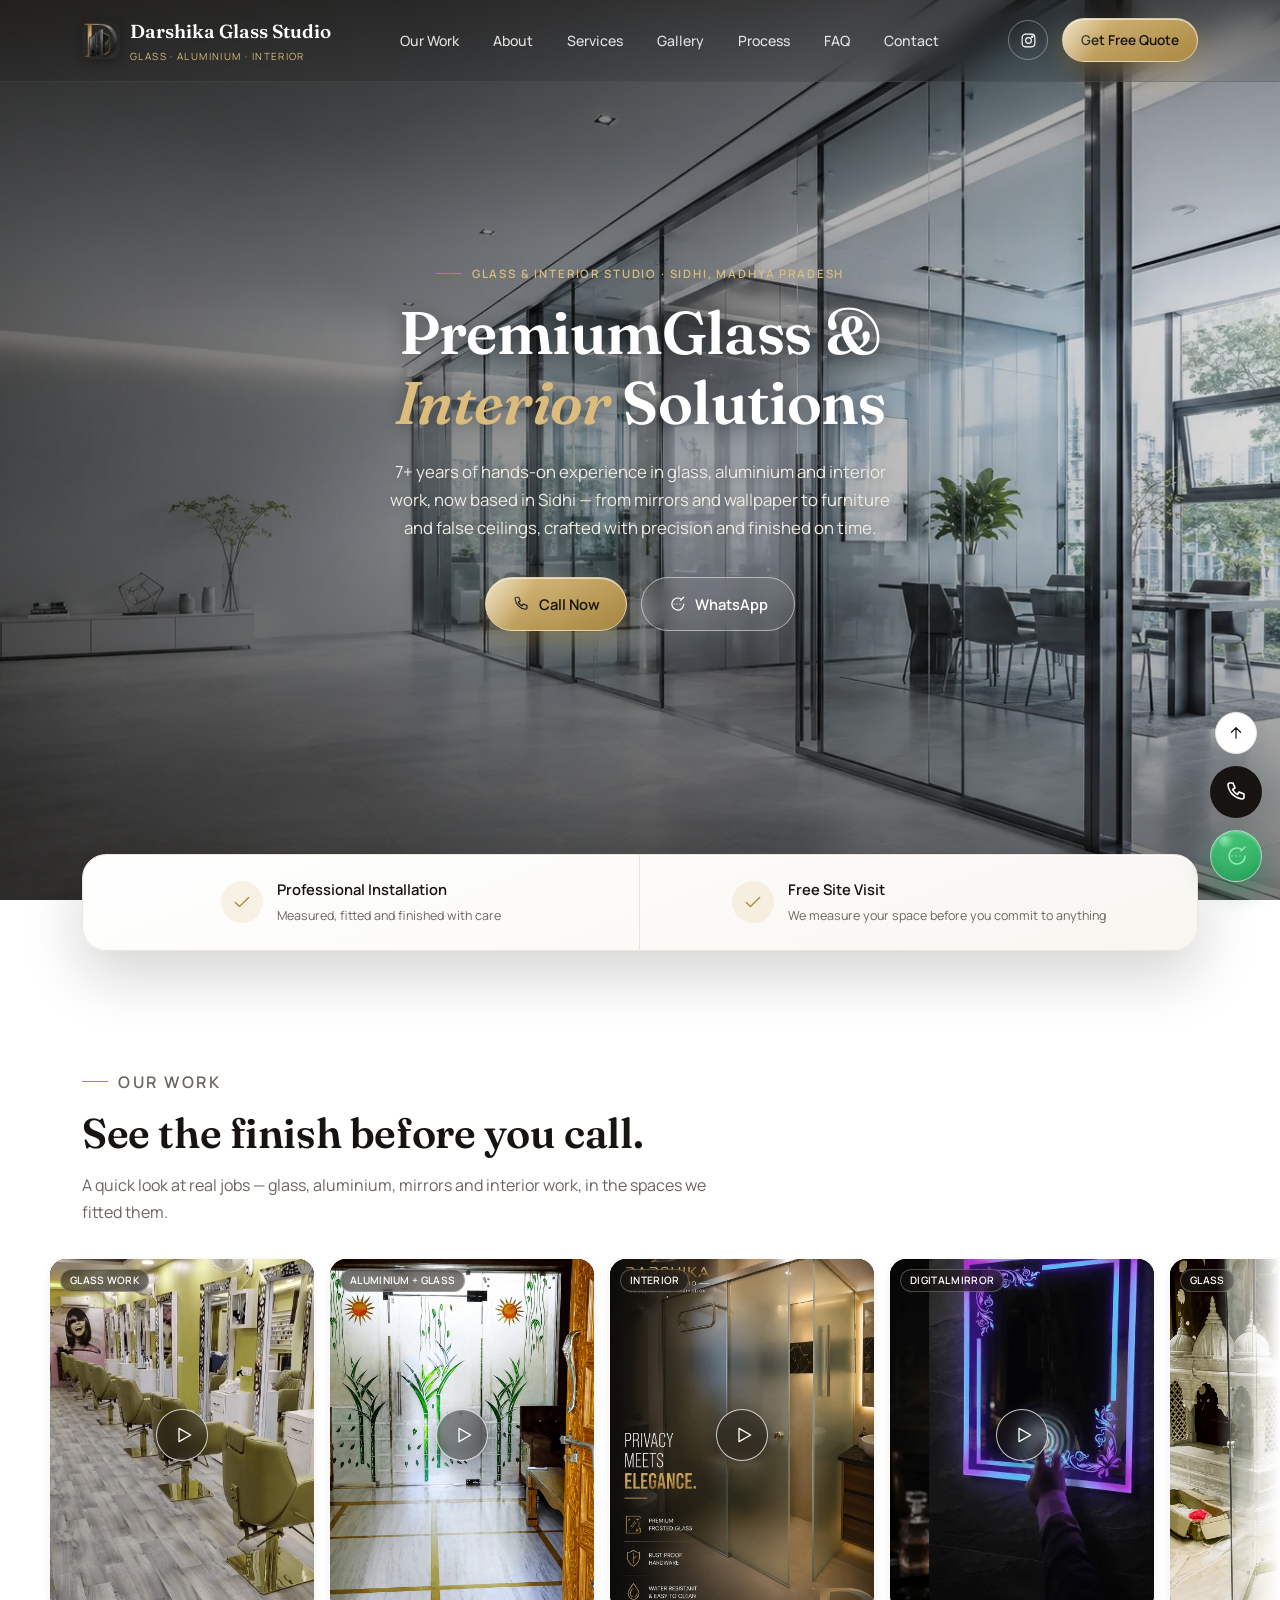
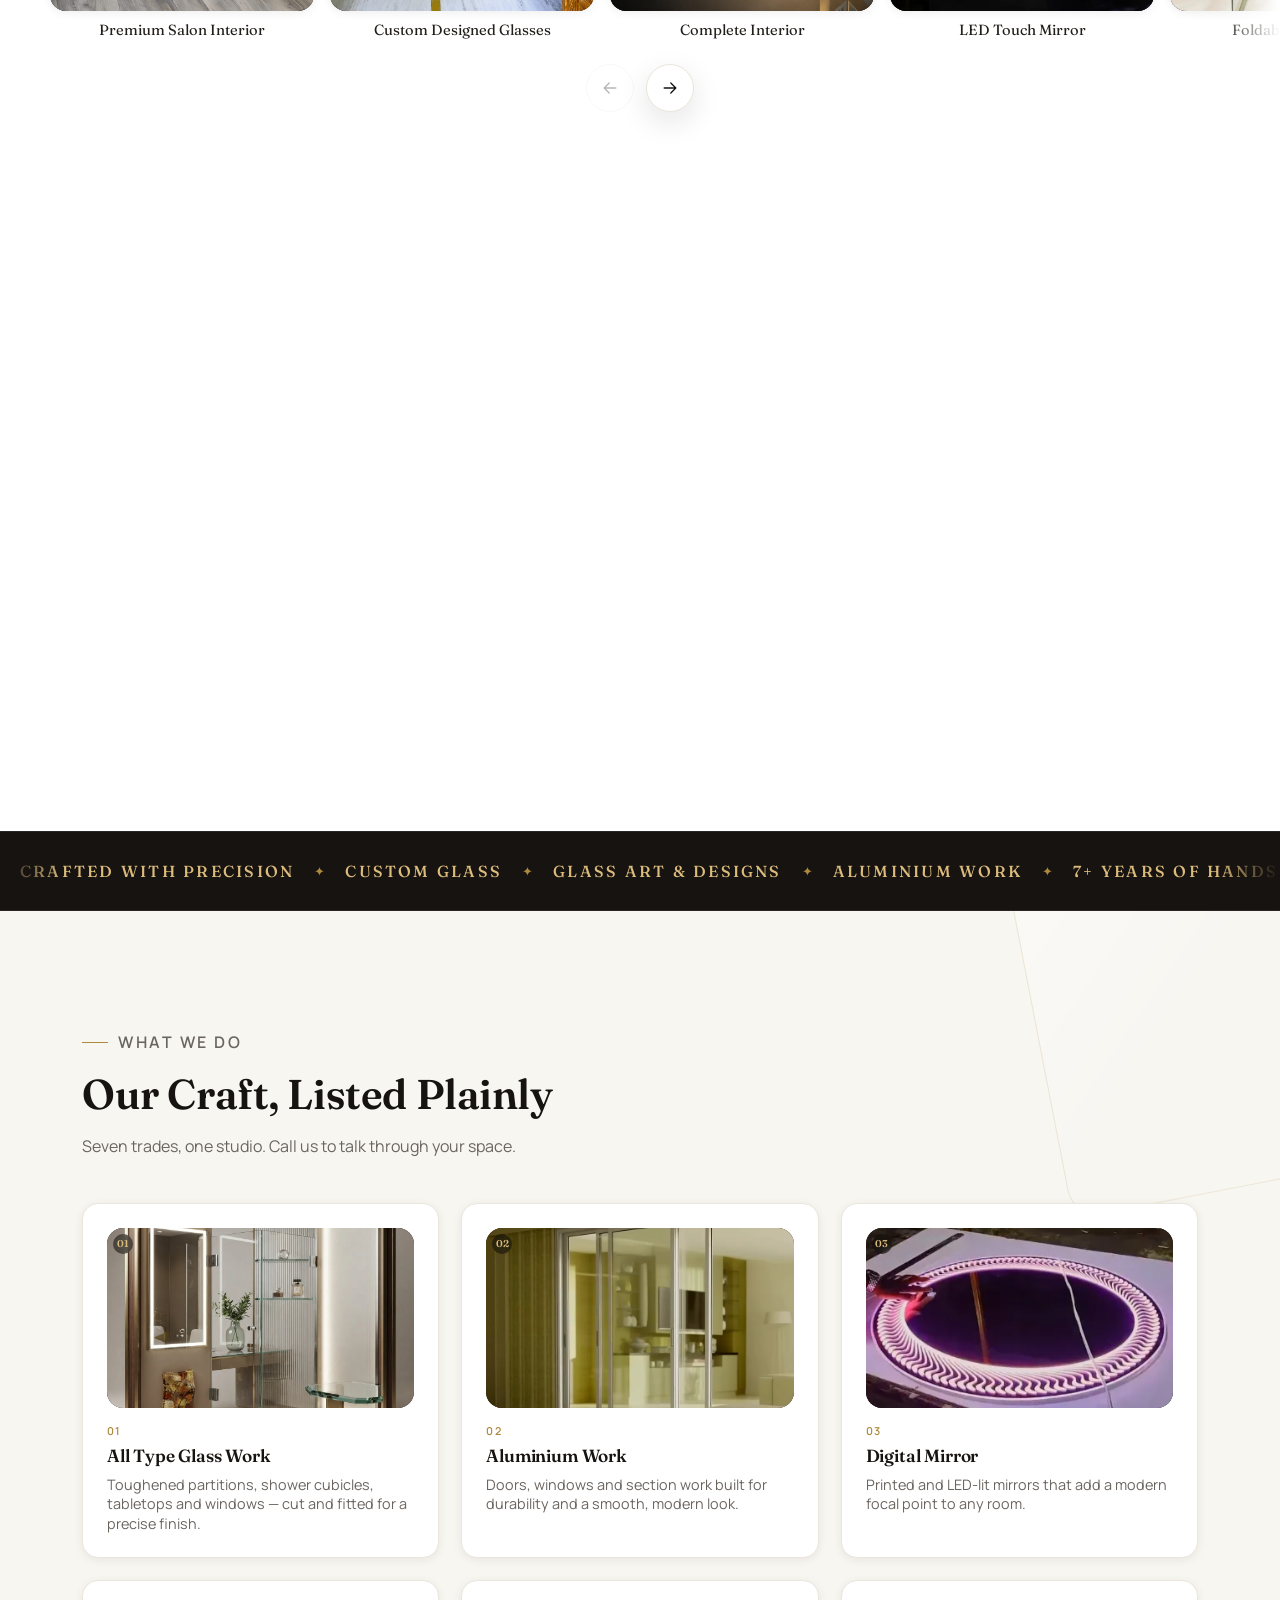
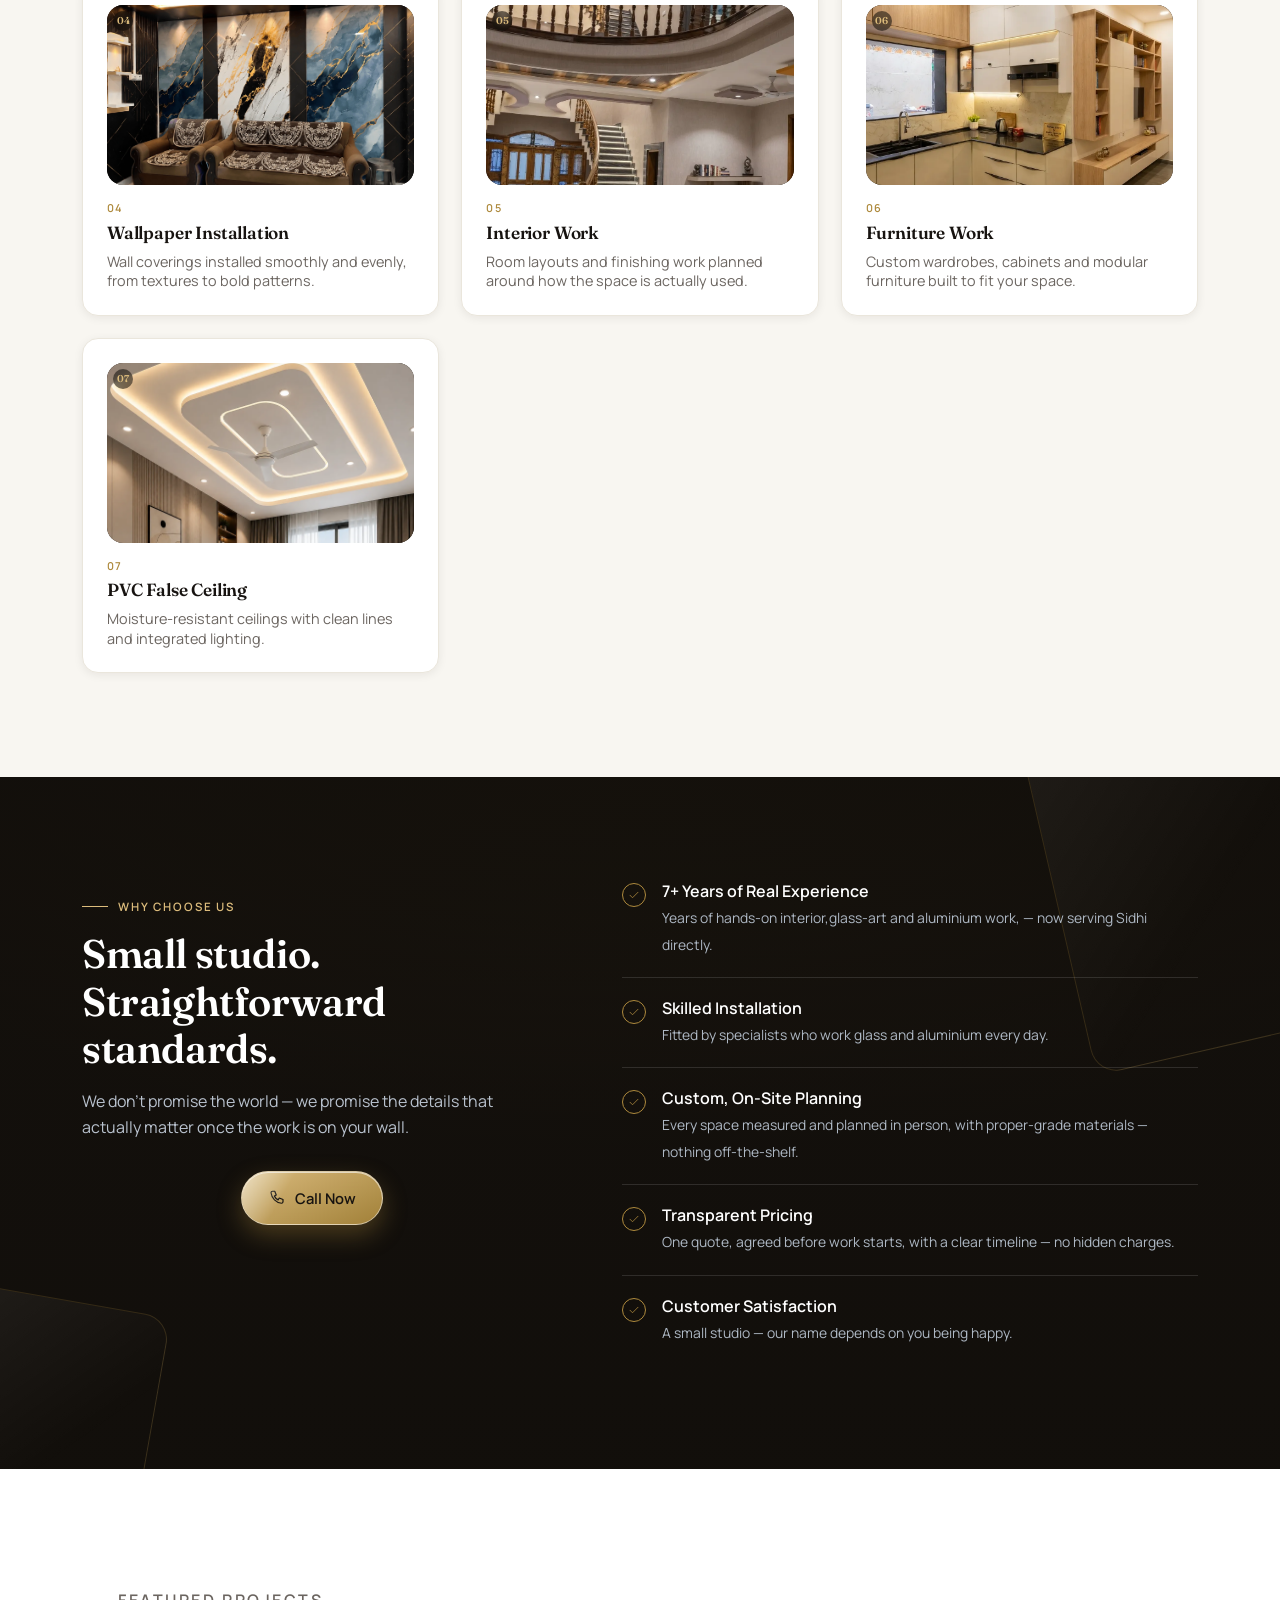
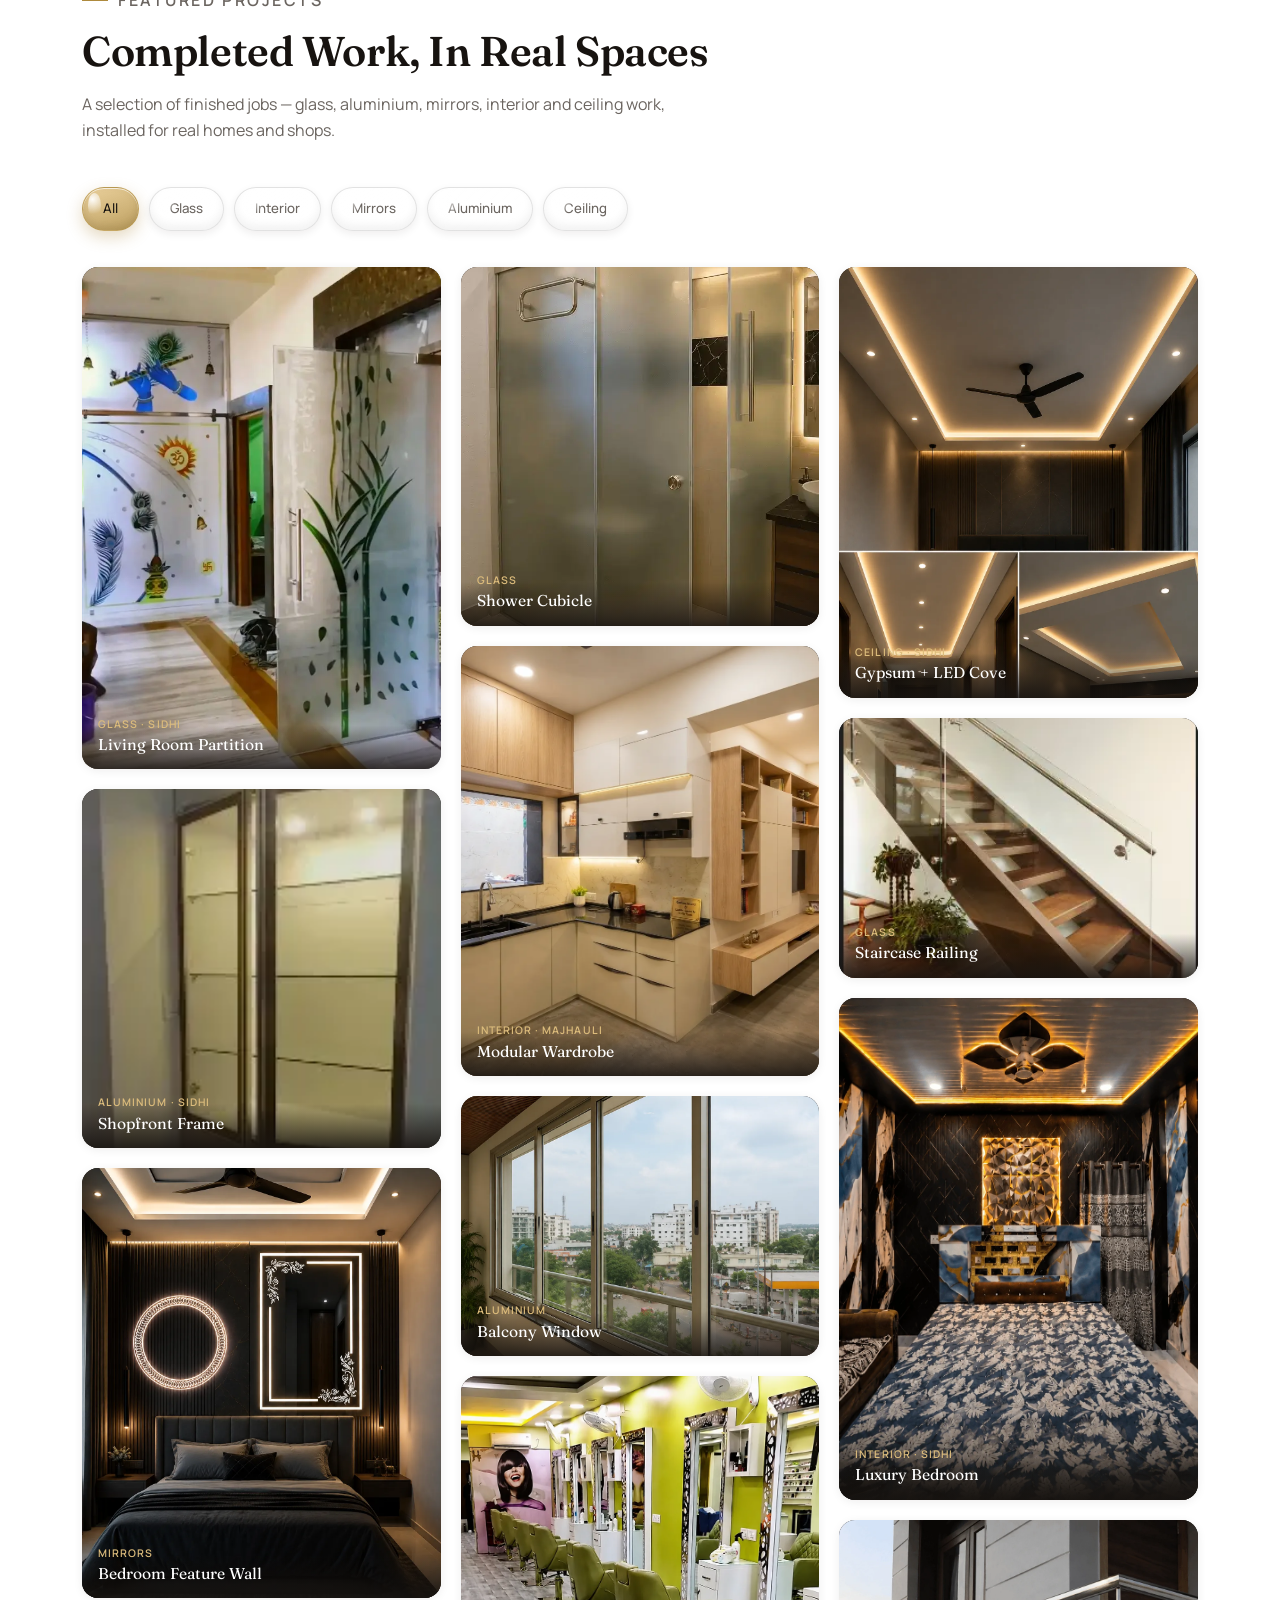
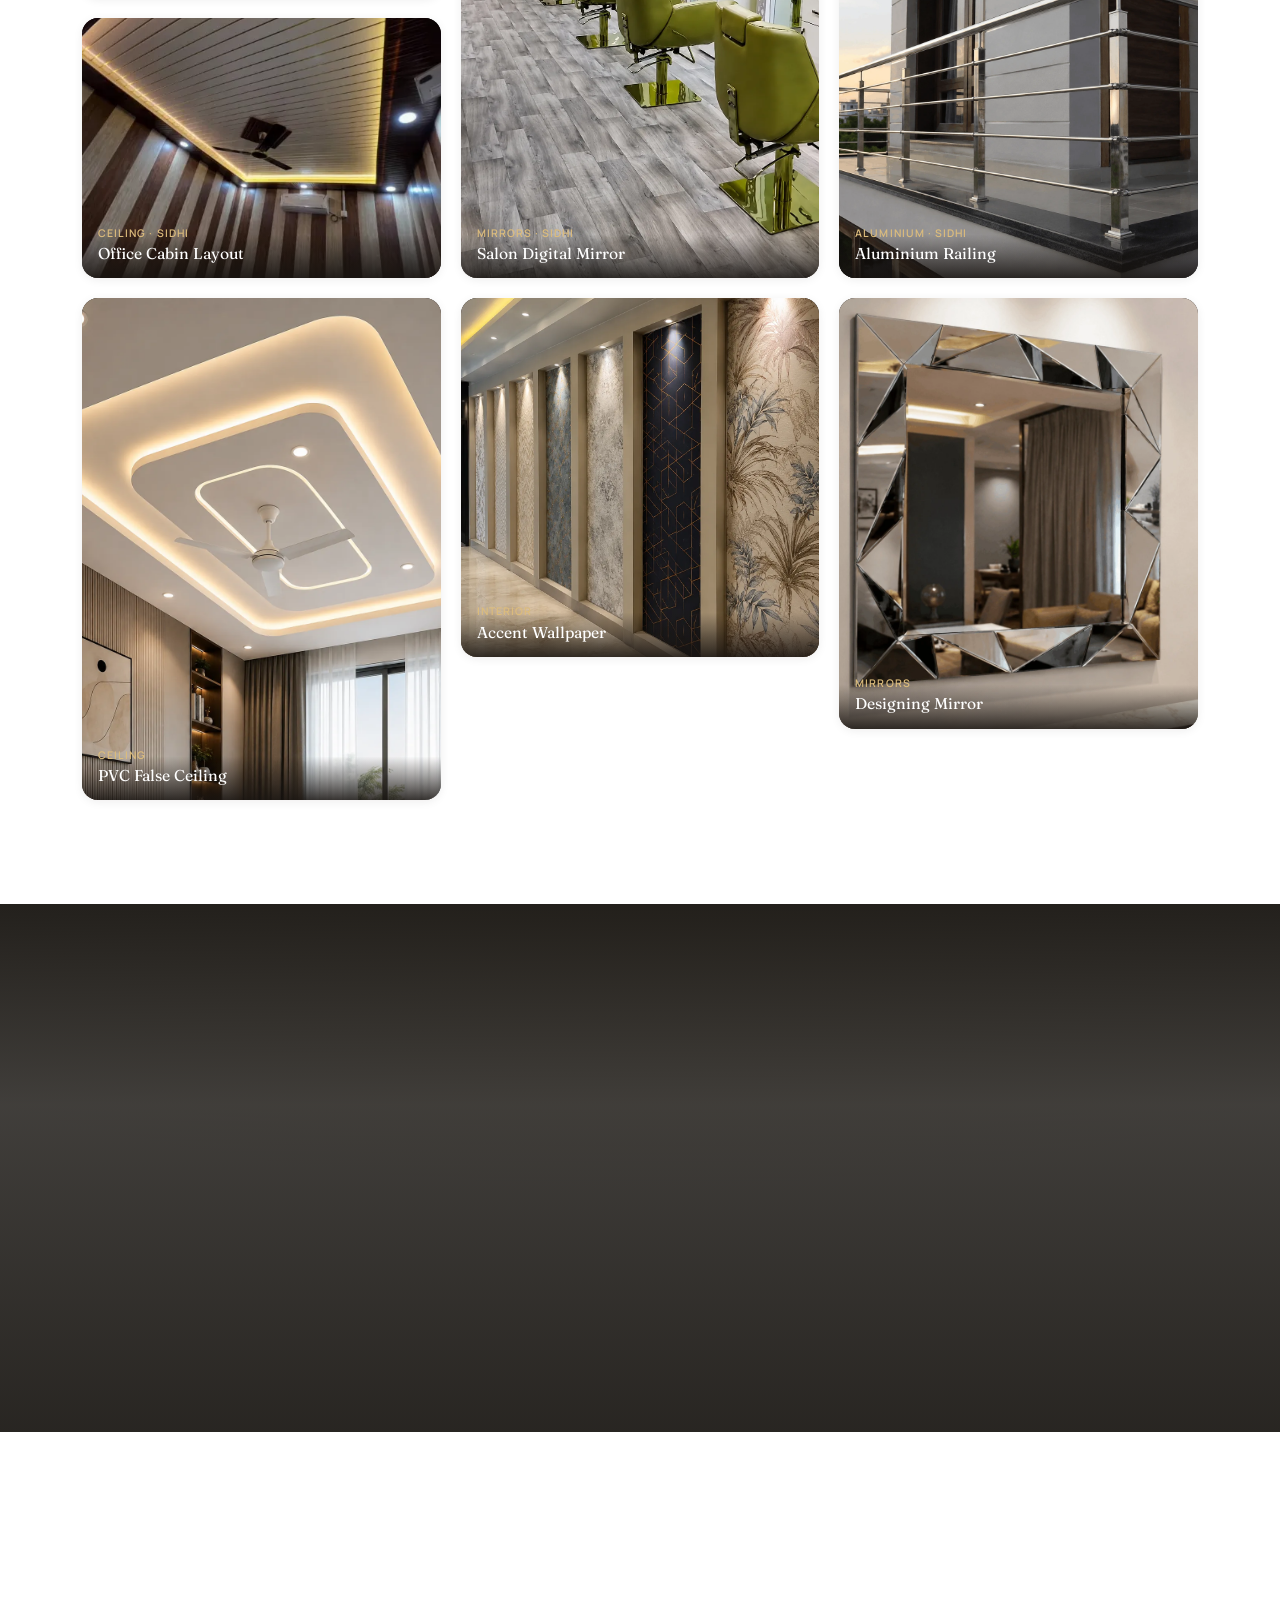
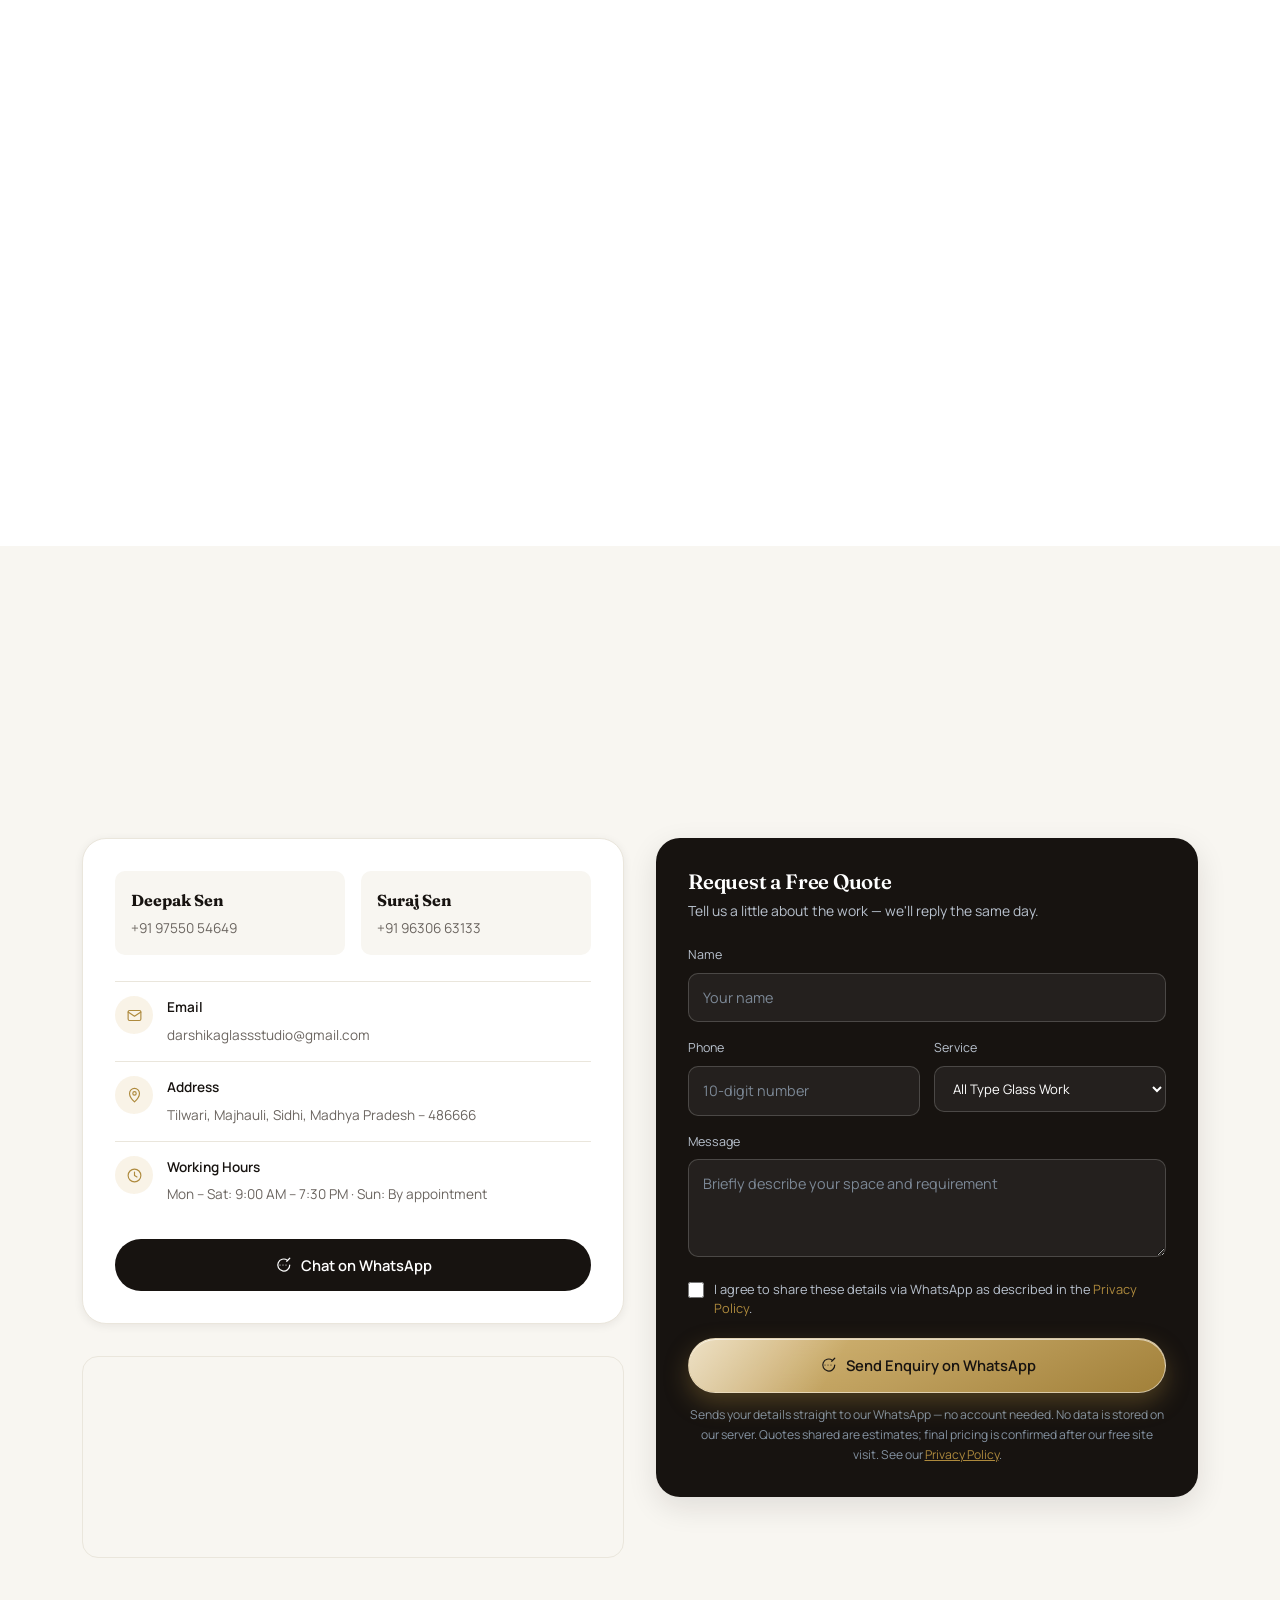
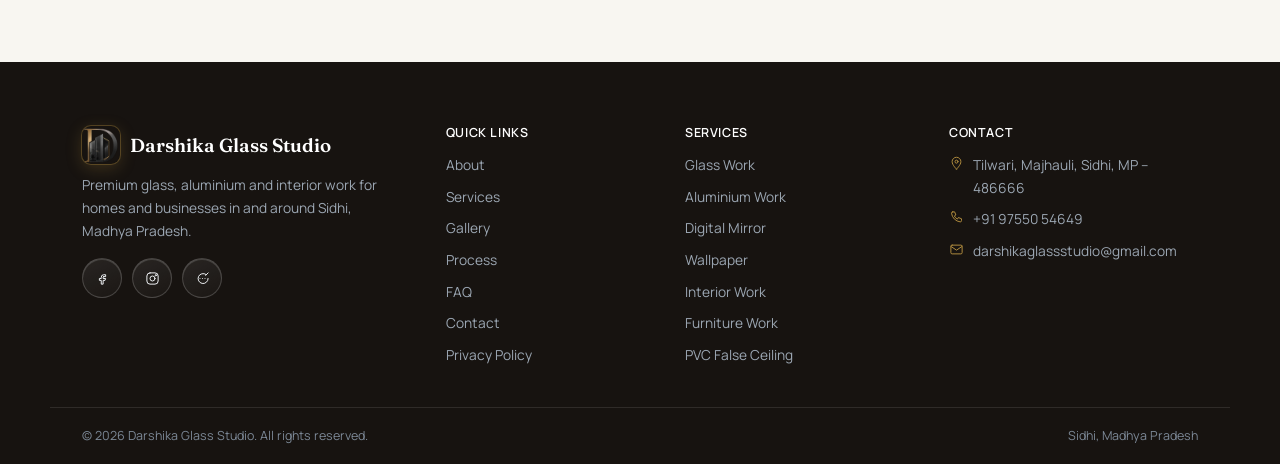
==== commit 4f7553a7: "adding spinner in videocard" ====
--- a/index.html
+++ b/index.html
@@ -156,7 +156,7 @@
     the script auto-detects slow/data-saver connections and keeps the image only in that case.
   -->
   <div class="hero-bg" aria-hidden="true">
-    <img class="hero-media" id="heroPoster" src="assets/hero/hero-poster.jpg" alt="" fetchpriority="high">
+    <img class="hero-media" id="heroPoster" src="assets/hero/hero-poster.webp" alt="" fetchpriority="high">
     <video class="hero-media hero-video" id="heroVideo" muted loop playsinline preload="none" poster="assets/hero/hero-poster.jpg">
       <source src="assets/hero/hero-bg.mp4" type="video/mp4">
     </video>
--- a/style.css
+++ b/style.css
@@ -429,7 +429,7 @@
   color:#fff;display:flex;align-items:center;justify-content:center;
   transition:background .3s var(--ease),opacity .3s var(--ease),transform .3s var(--ease);
 }
-.work-media .clip-badge .icon{width:20px;height:20px;margin-left:3px}
+.work-media .clip-badge .icon{width:20px;height:20px;margin-left:3px;transition:opacity .2s var(--ease)}
 .work-media .clip-badge .icon-pause{display:none;margin-left:0}
 .work-item.is-playing .work-media .clip-badge{
   width:40px;height:40px;background:rgba(var(--navy-rgb),0.55);opacity:0.85;
@@ -439,6 +439,27 @@
 .work-item.is-playing .work-media .clip-badge .icon-play{display:none}
 .work-item.is-playing .work-media .clip-badge .icon-pause{display:block}
 @media(hover:hover){.work-item:hover .work-media .clip-badge{transform:translate(-50%,-50%) scale(1.08)}}
+/* Buffering spinner: tap starts the fetch, and on a slow connection there's
+   a real gap before the clip has enough data to actually play. Without
+   feedback here the play icon just sits there looking unresponsive (the
+   "did my tap even register?" problem). While .is-loading is set, the
+   play/pause icon fades out and a spinning ring takes its place on the same
+   badge; it fades back out the moment the 'playing' event fires for real. */
+.work-item.is-loading .work-media .clip-badge .icon-play,
+.work-item.is-loading .work-media .clip-badge .icon-pause{opacity:0}
+.work-media .clip-spinner{
+  position:absolute;inset:8px;border-radius:50%;
+  border:2px solid rgba(255,255,255,0.3);border-top-color:#fff;
+  opacity:0;transition:opacity .2s var(--ease);
+  pointer-events:none;
+}
+.work-item.is-loading .work-media .clip-spinner{
+  opacity:1;animation:workClipSpin .8s linear infinite;
+}
+@keyframes workClipSpin{to{transform:rotate(360deg)}}
+@media(prefers-reduced-motion:reduce){
+  .work-item.is-loading .work-media .clip-spinner{animation:none;border-top-color:rgba(255,255,255,0.3)}
+}
 /* Swipe hint dots — mobile/tablet horizontal strip only; hidden once it becomes a grid at 768px */
 .work-dots{display:flex;justify-content:center;gap:7px;padding-top:4px;padding-bottom:4px}
 .work-dots span{width:6px;height:6px;border-radius:50%;background:var(--line-strong);transition:background .3s var(--ease),transform .3s var(--ease)}
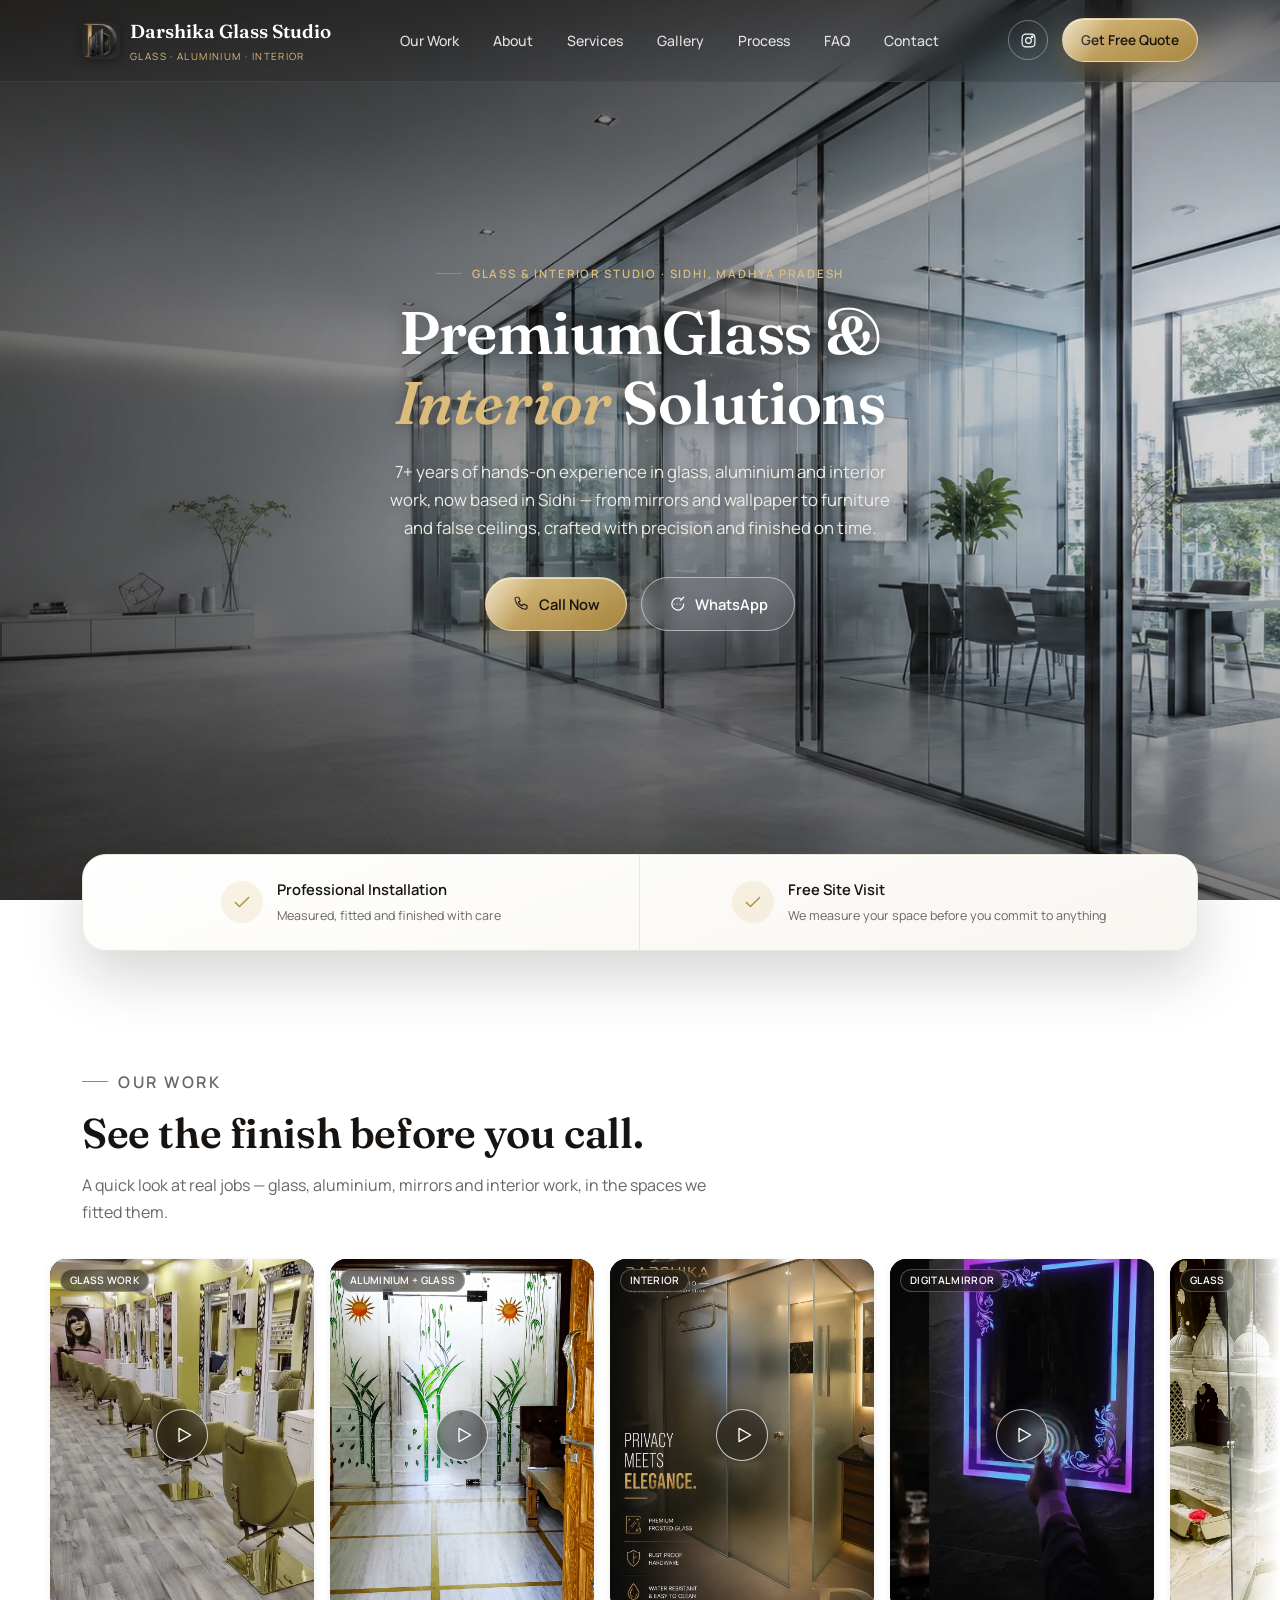
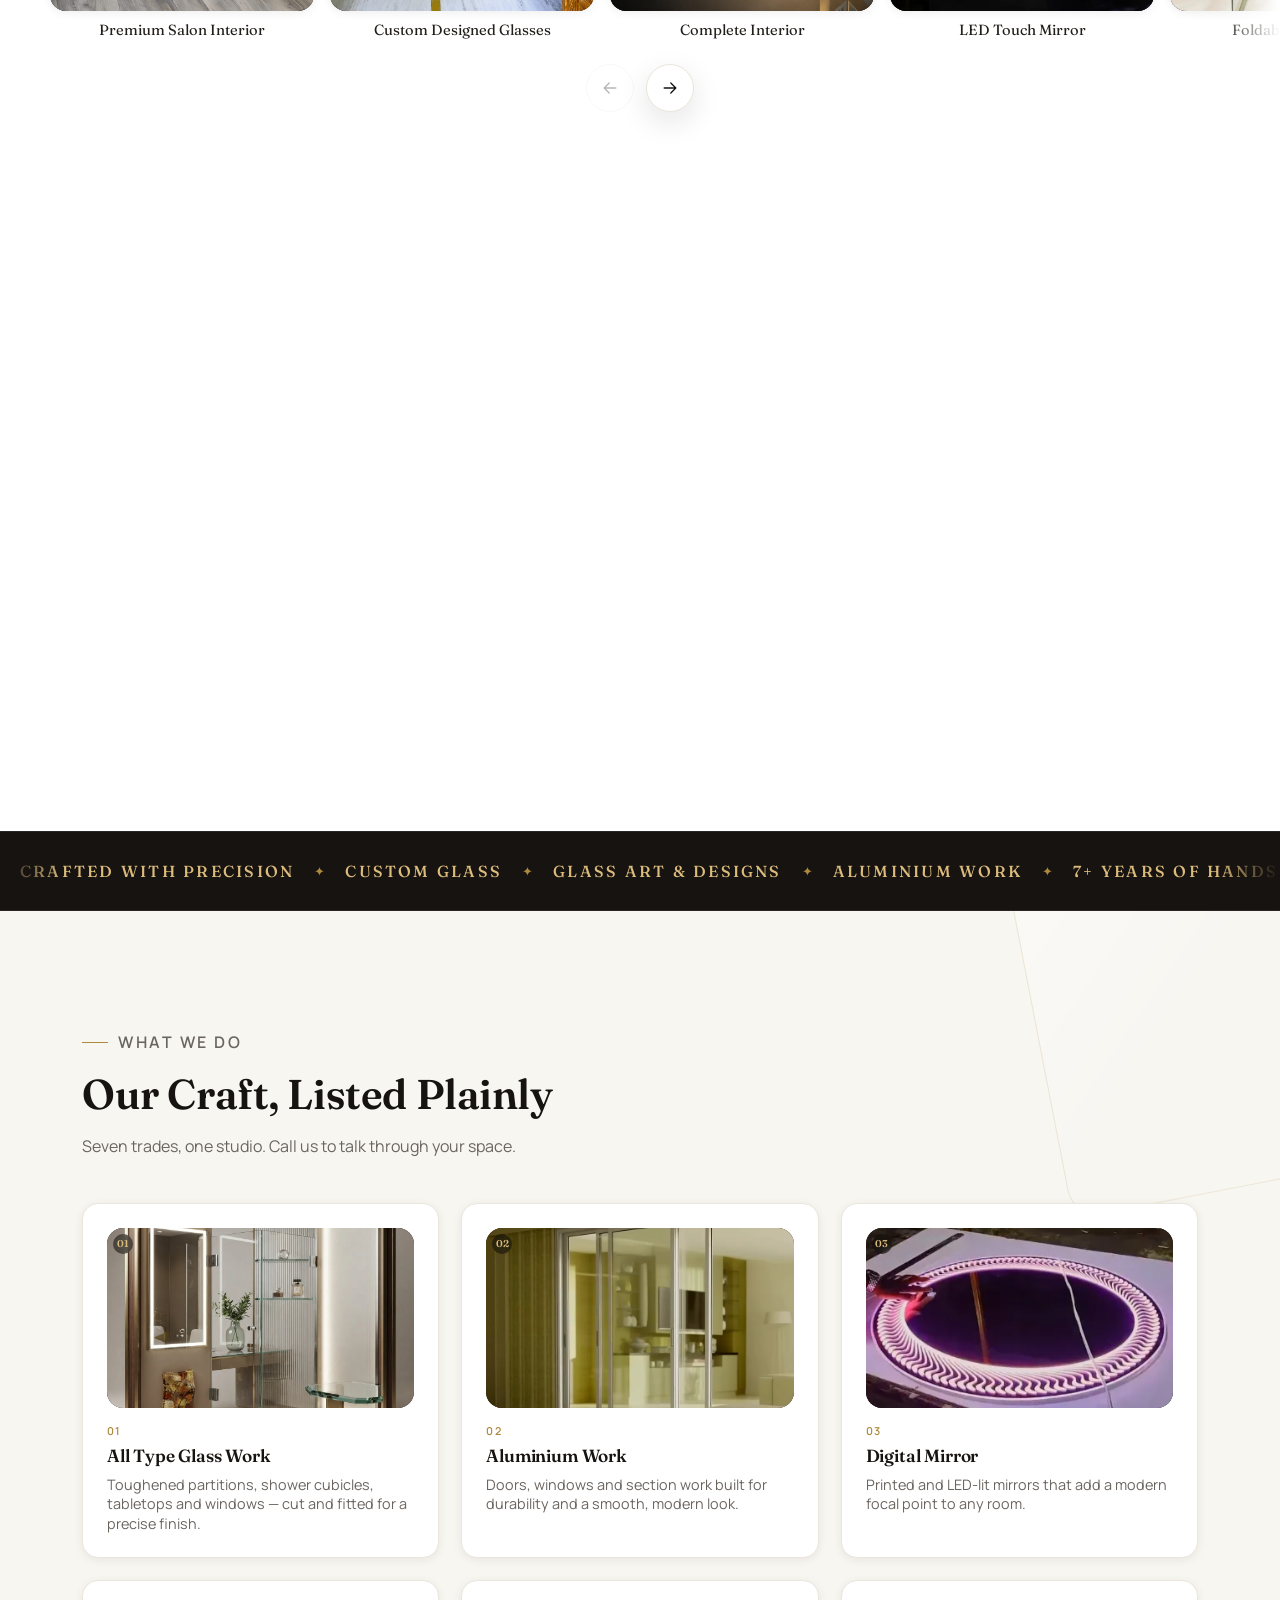
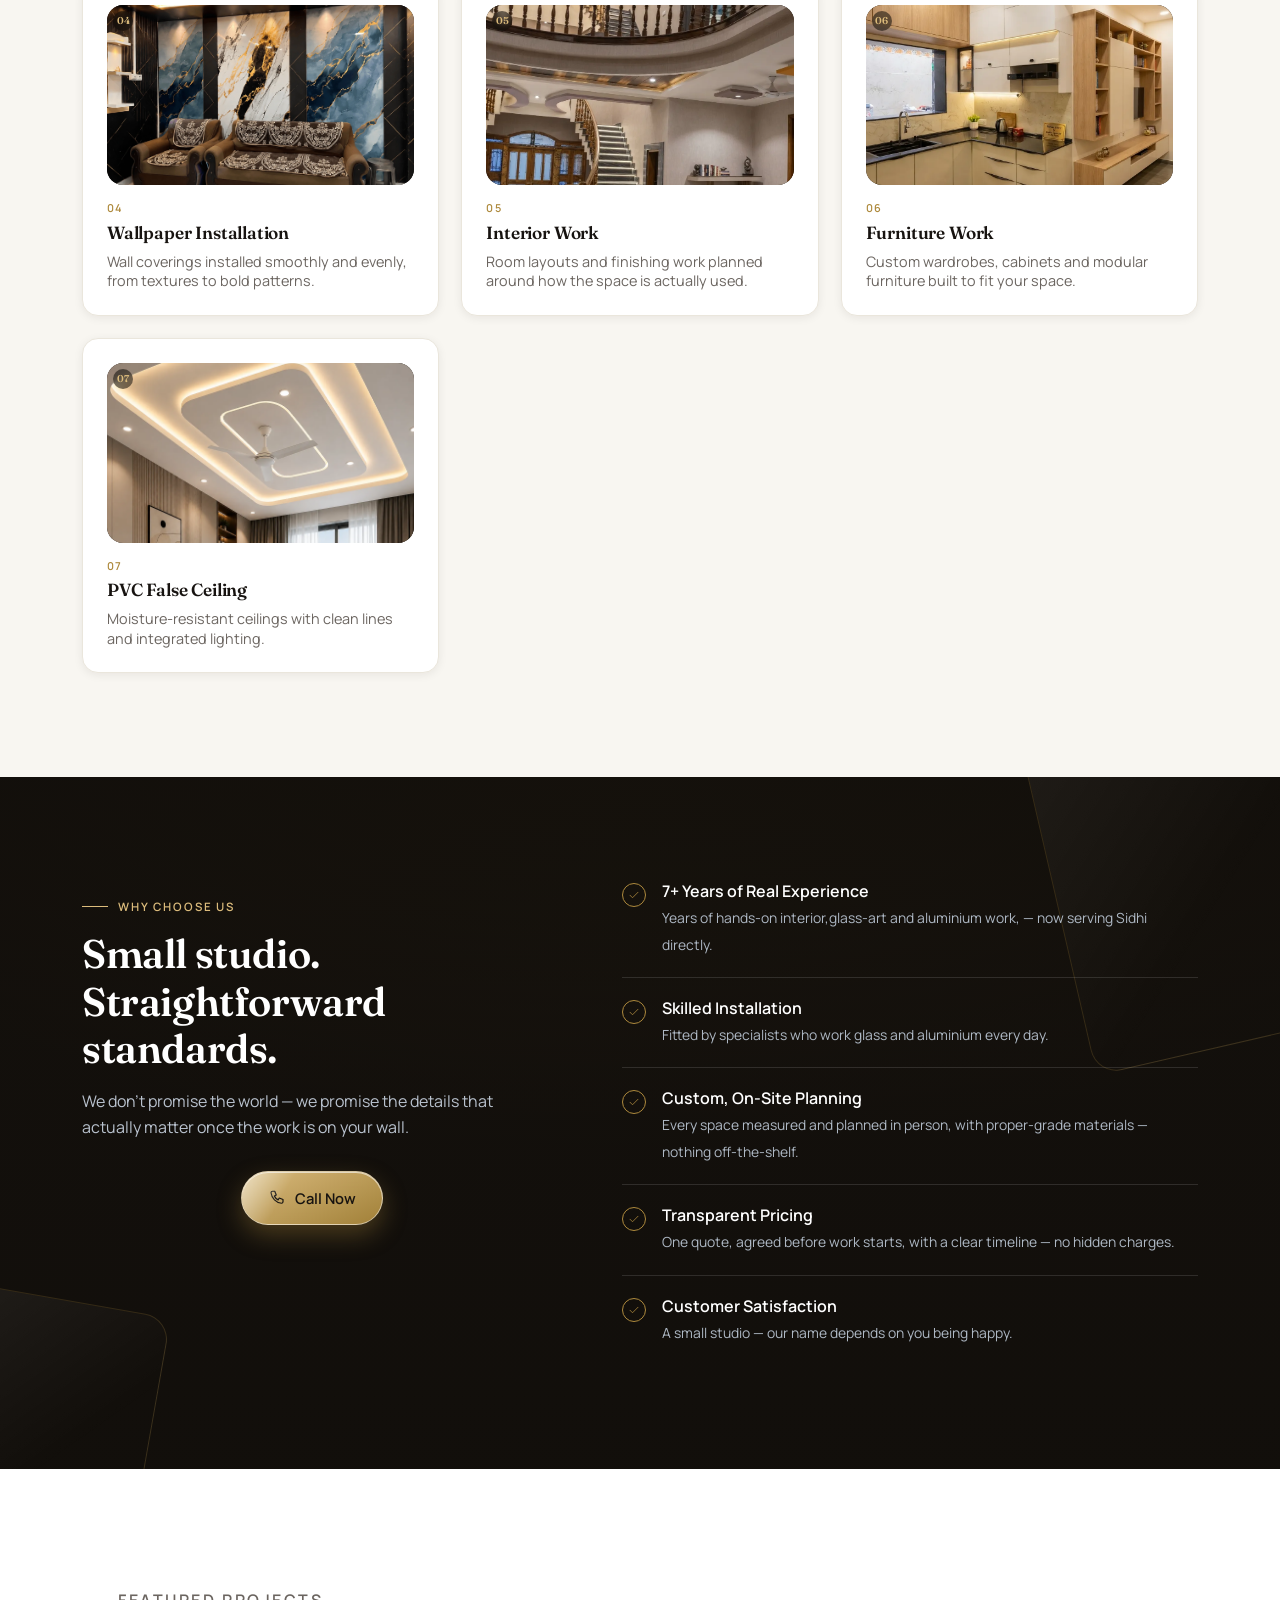
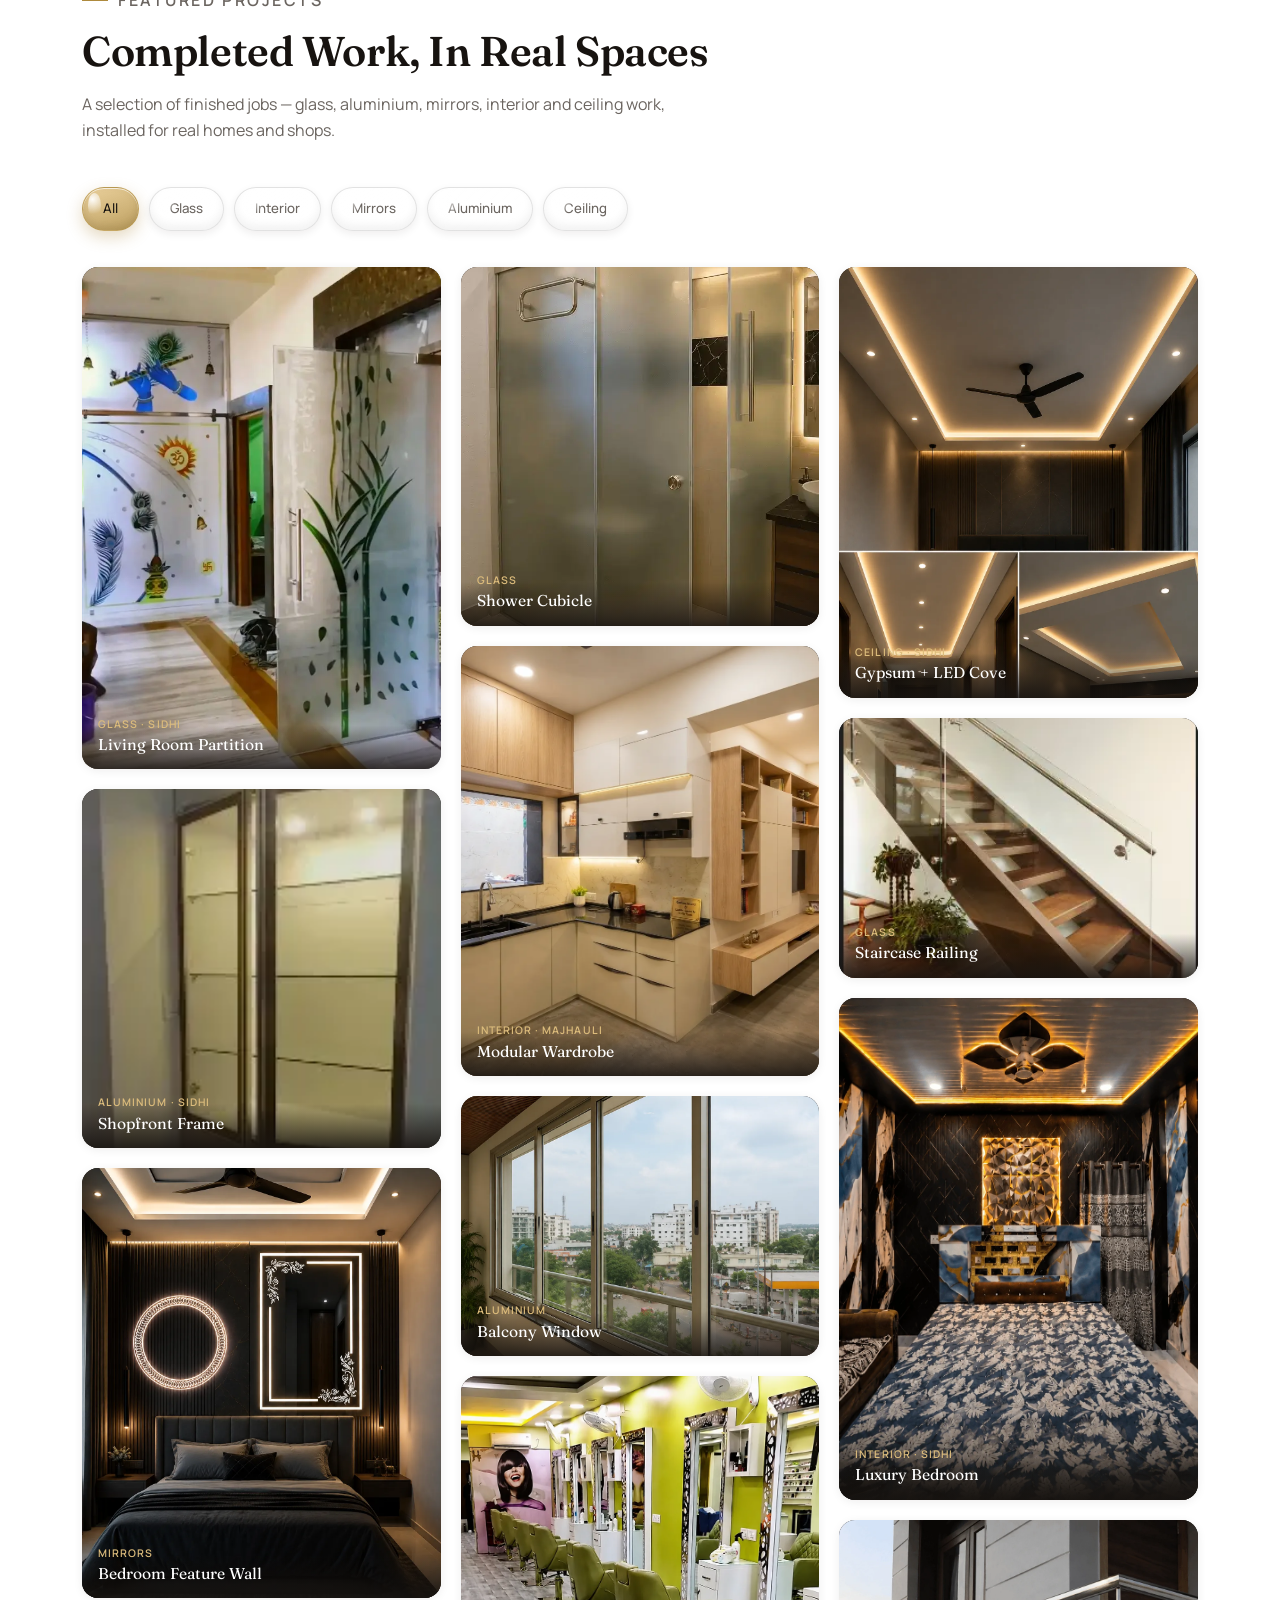
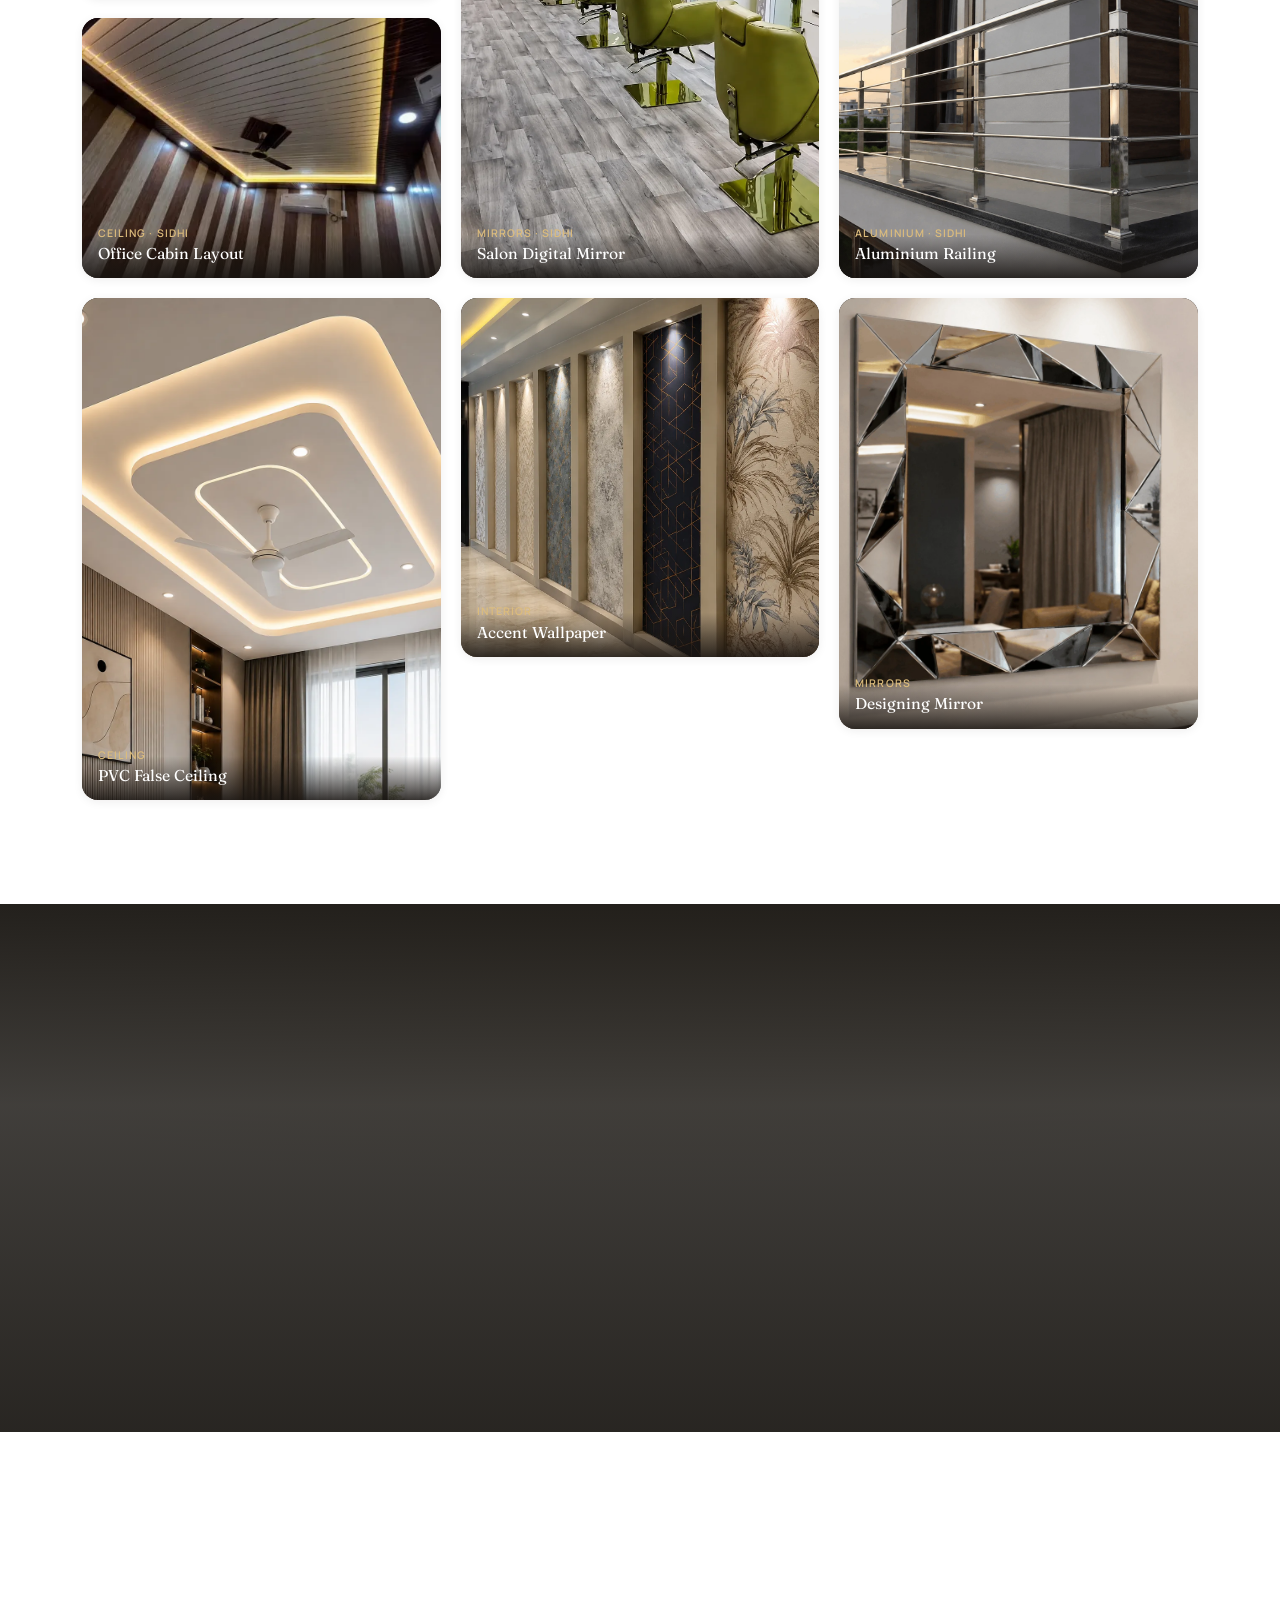
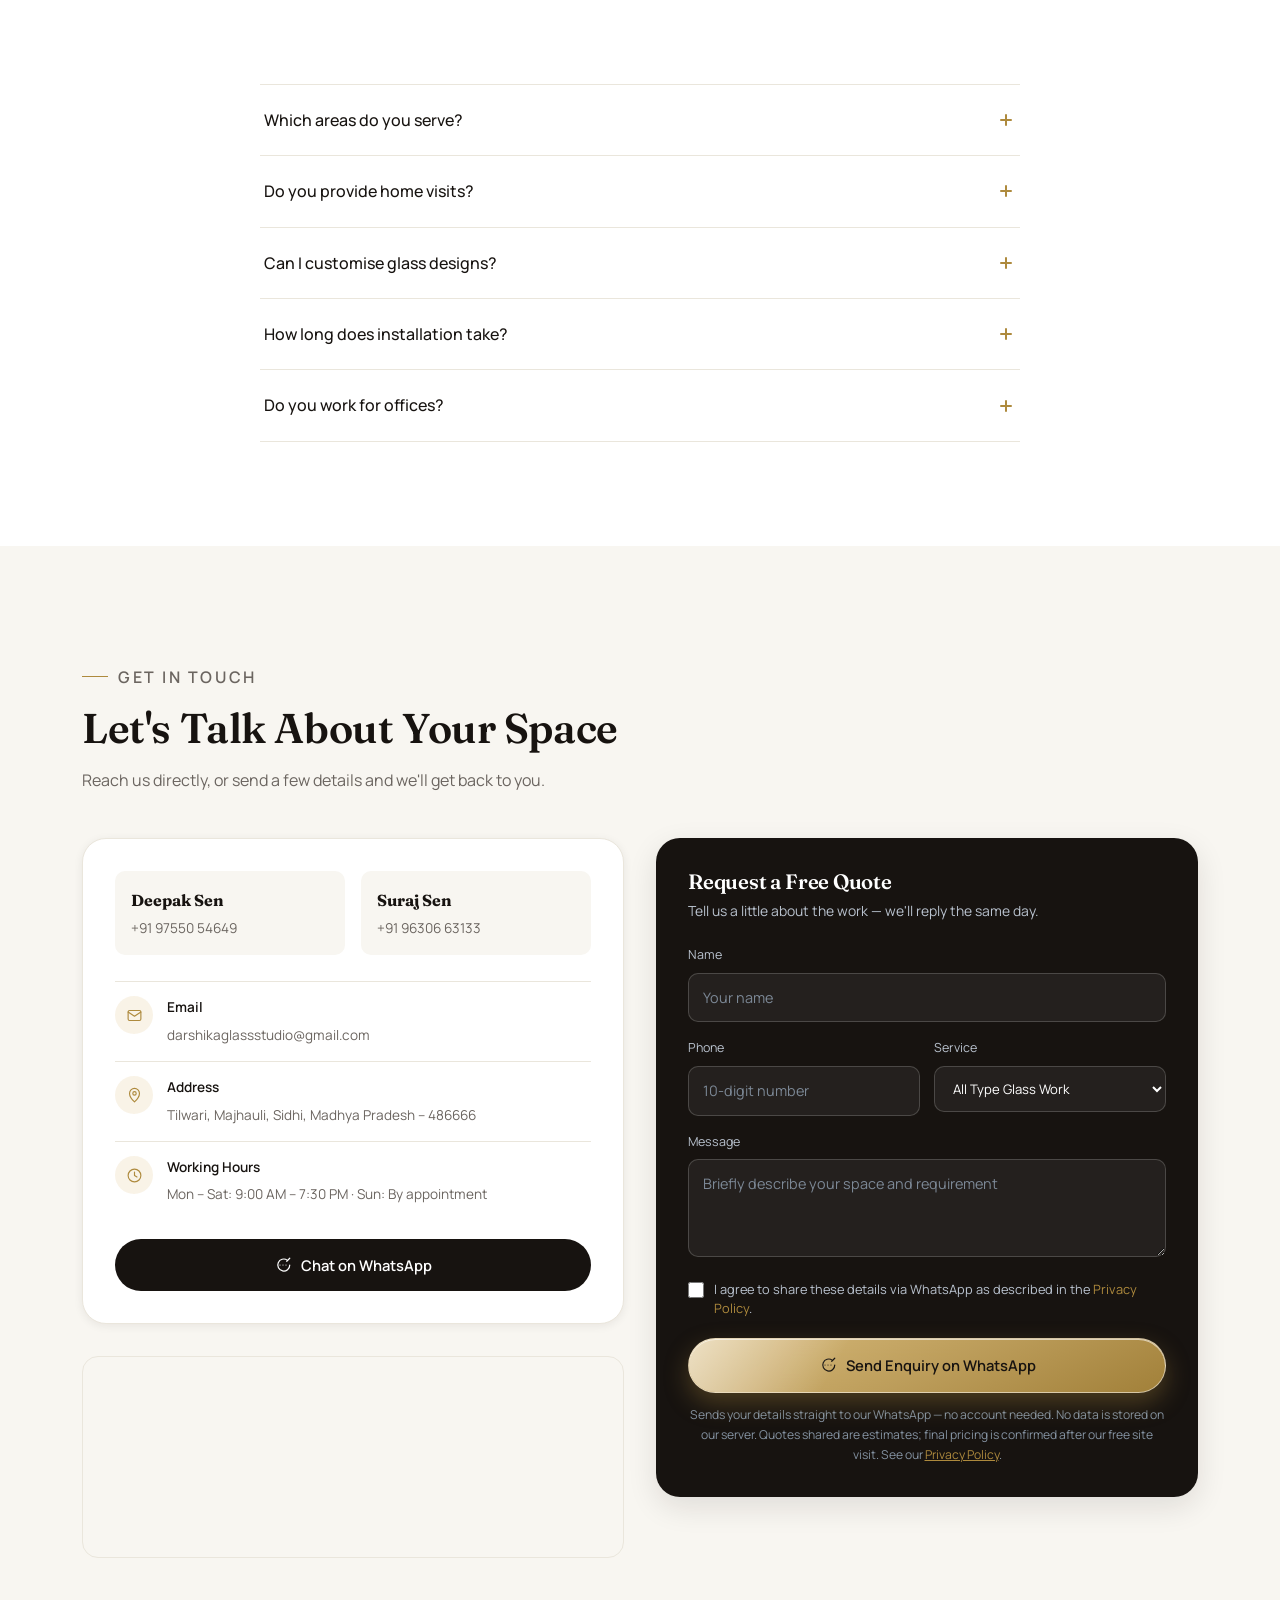
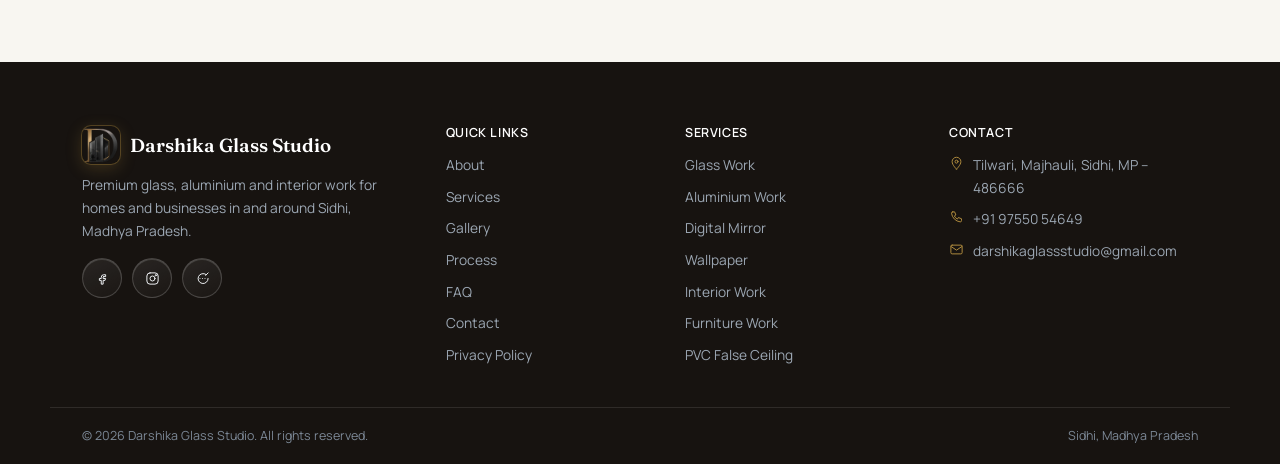
==== commit 0bdf7941: "remove floating button looking heavy filled." ====
--- a/index.html
+++ b/index.html
@@ -491,13 +491,6 @@
   </div>
 </footer>
 
-<!-- ============================= FLOATING UI ============================= -->
-<div class="float-stack">
-  <button class="float-btn top-btn" id="topBtn" aria-label="Back to top"><svg class="icon" aria-hidden="true"><use href="#i-up"/></svg></button>
-  <a href="tel:+919755054649" class="float-btn call-btn" aria-label="Call now"><svg class="icon" aria-hidden="true"><use href="#i-phone"/></svg></a>
-  <a href="https://wa.me/919755054649" target="_blank" rel="noopener" class="float-btn wa-btn" aria-label="Chat on WhatsApp"><span class="pulse" aria-hidden="true"></span><svg class="icon" aria-hidden="true"><use href="#i-chat"/></svg></a>
-</div>
-
 <!-- ============================= SERVICE MODAL ============================= -->
 <div class="modal" id="serviceModal">
   <div class="modal-card">
--- a/style.css
+++ b/style.css
@@ -989,41 +989,6 @@
   .footer-bottom{flex-direction:row;justify-content:space-between;text-align:left}
 }
 
-/* ============================= FLOATING UI ============================= */
-.float-stack{
-  position:fixed;right:18px;bottom:18px;z-index:90;
-  display:flex;flex-direction:column;align-items:center;gap:12px;
-  padding-bottom:env(safe-area-inset-bottom);
-  transition:opacity .3s var(--ease),transform .3s var(--ease),visibility 0s linear 0s;
-}
-.float-stack.footer-near{opacity:0;visibility:hidden;transform:translateY(8px);transition:opacity .3s var(--ease),transform .3s var(--ease),visibility 0s linear .3s}
-.float-btn{
-  width:52px;height:52px;border-radius:50%;display:flex;align-items:center;justify-content:center;
-  box-shadow:var(--shadow-lg);transition:transform .3s var(--ease),box-shadow .3s var(--ease);position:relative;
-}
-.float-btn:hover{transform:translateY(-3px) scale(1.05)}
-.float-btn .icon{width:24px;height:24px}
-.wa-btn{
-  position:relative;color:#fff;
-  background:linear-gradient(160deg,rgba(95,225,150,0.55),rgba(18,140,80,0.58));
-  backdrop-filter:blur(14px) saturate(180%);-webkit-backdrop-filter:blur(14px) saturate(180%);
-  border:1px solid rgba(255,255,255,0.55);
-  box-shadow:0 10px 24px rgba(18,140,80,0.45), inset 0 -7px 10px rgba(0,60,30,0.28), inset 0 2px 3px rgba(255,255,255,0.55);
-}
-.wa-btn::before{
-  content:"";position:absolute;top:9%;left:16%;width:32%;height:24%;border-radius:50%;pointer-events:none;
-  background:radial-gradient(circle at 35% 30%,rgba(255,255,255,0.95),rgba(255,255,255,0) 72%);
-}
-.wa-btn .pulse{position:absolute;inset:0;border-radius:50%;background:#25D366;opacity:.5;animation:pulse 2.4s ease-out infinite}
-.call-btn{background:var(--navy);color:#fff}
-.top-btn{
-  width:42px;height:42px;background:#fff;color:var(--navy);border:1px solid var(--line);
-  opacity:0;visibility:hidden;transform:translateY(8px);
-}
-.top-btn.show{opacity:1;visibility:visible;transform:translateY(0)}
-.top-btn .icon{width:18px;height:18px}
-@keyframes pulse{0%{transform:scale(1);opacity:.5}100%{transform:scale(1.9);opacity:0}}
-
 /* Service detail modal */
 .modal{
   position:fixed;inset:0;z-index:200;background:rgba(11,20,31,0.55);backdrop-filter:blur(4px);
